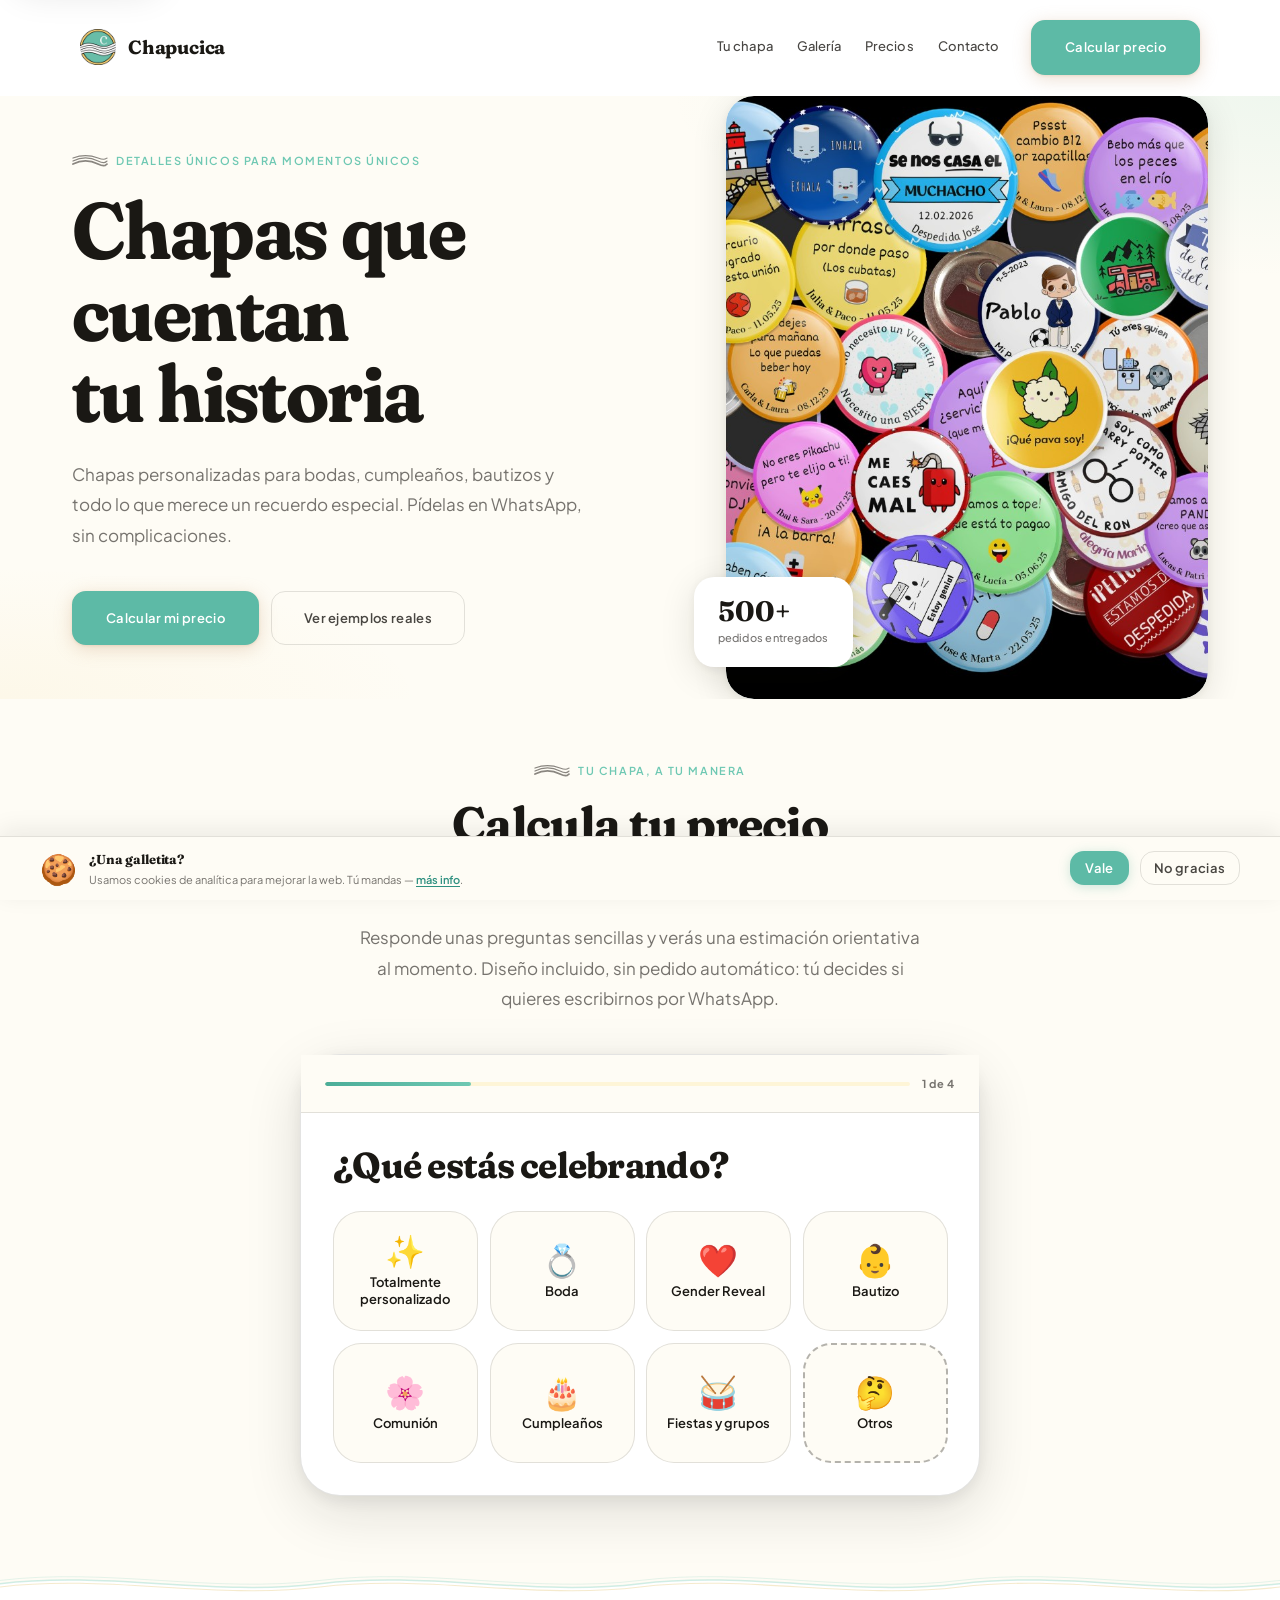
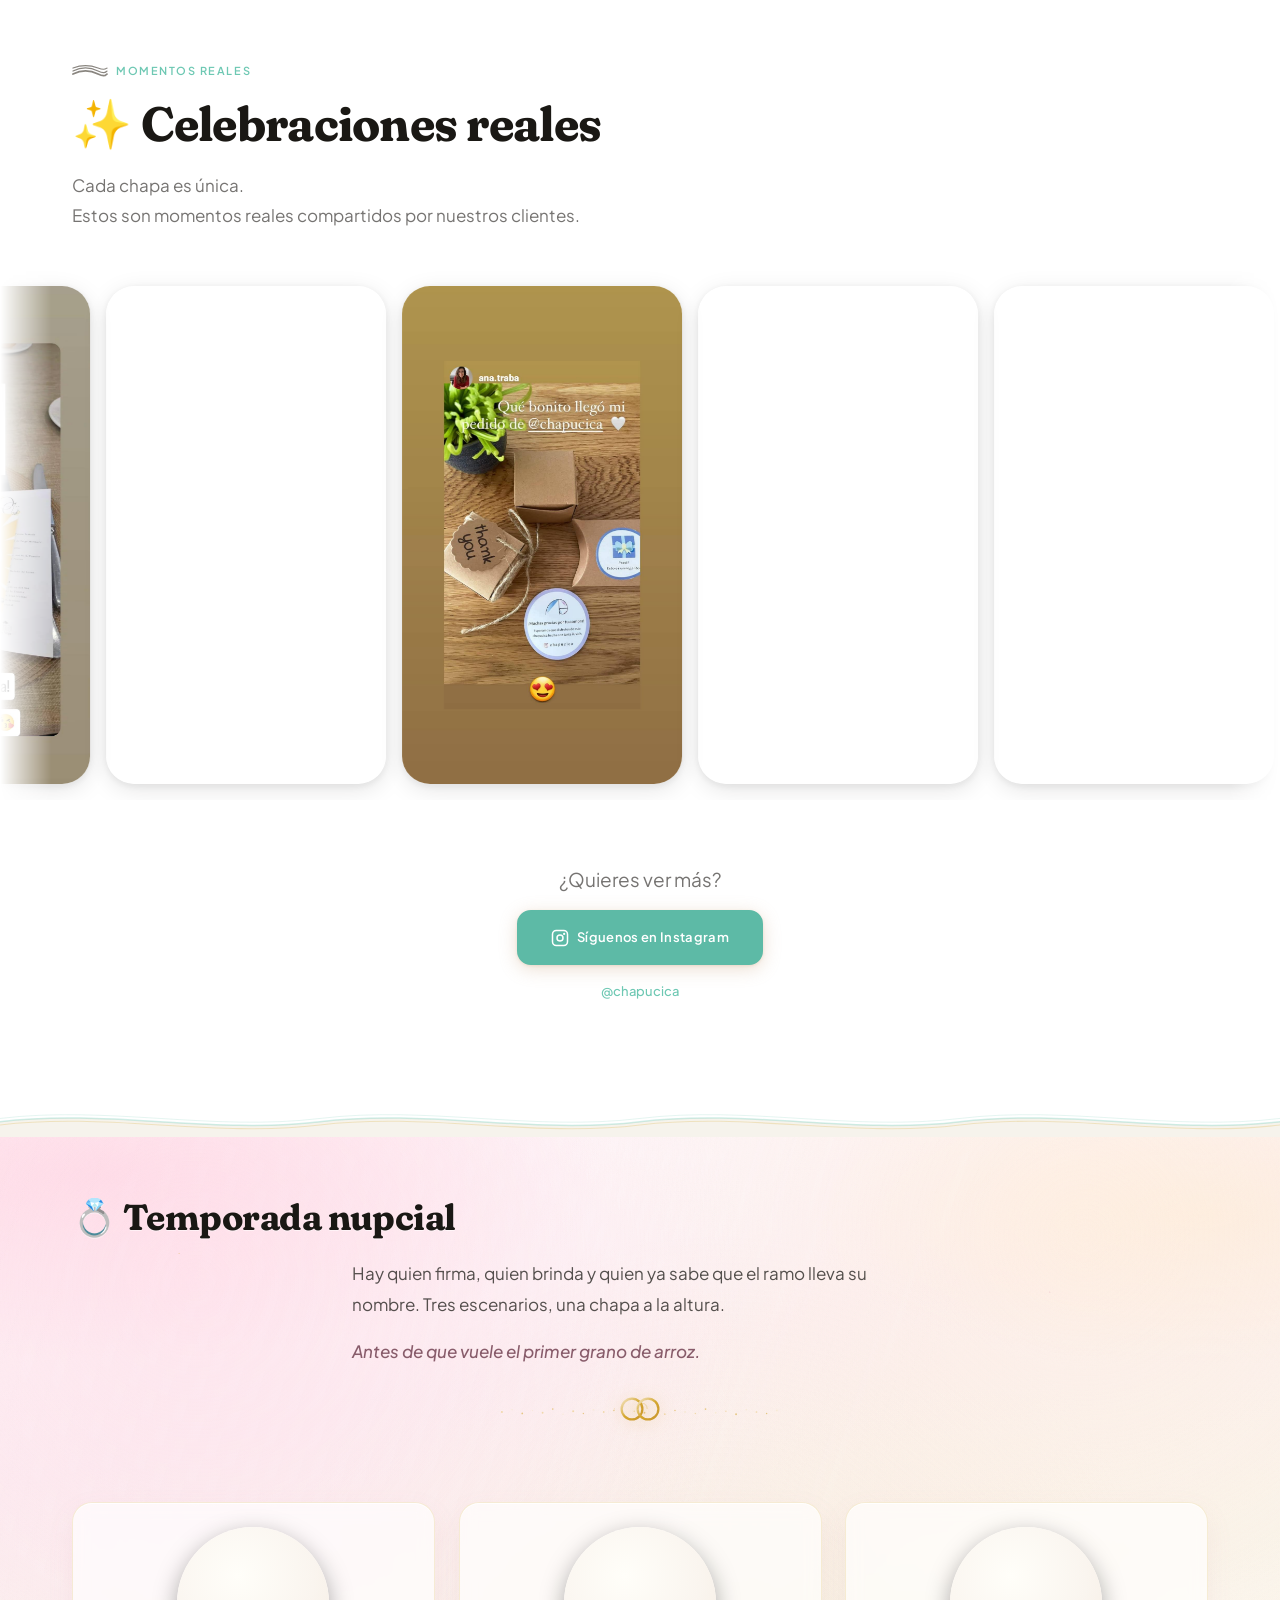
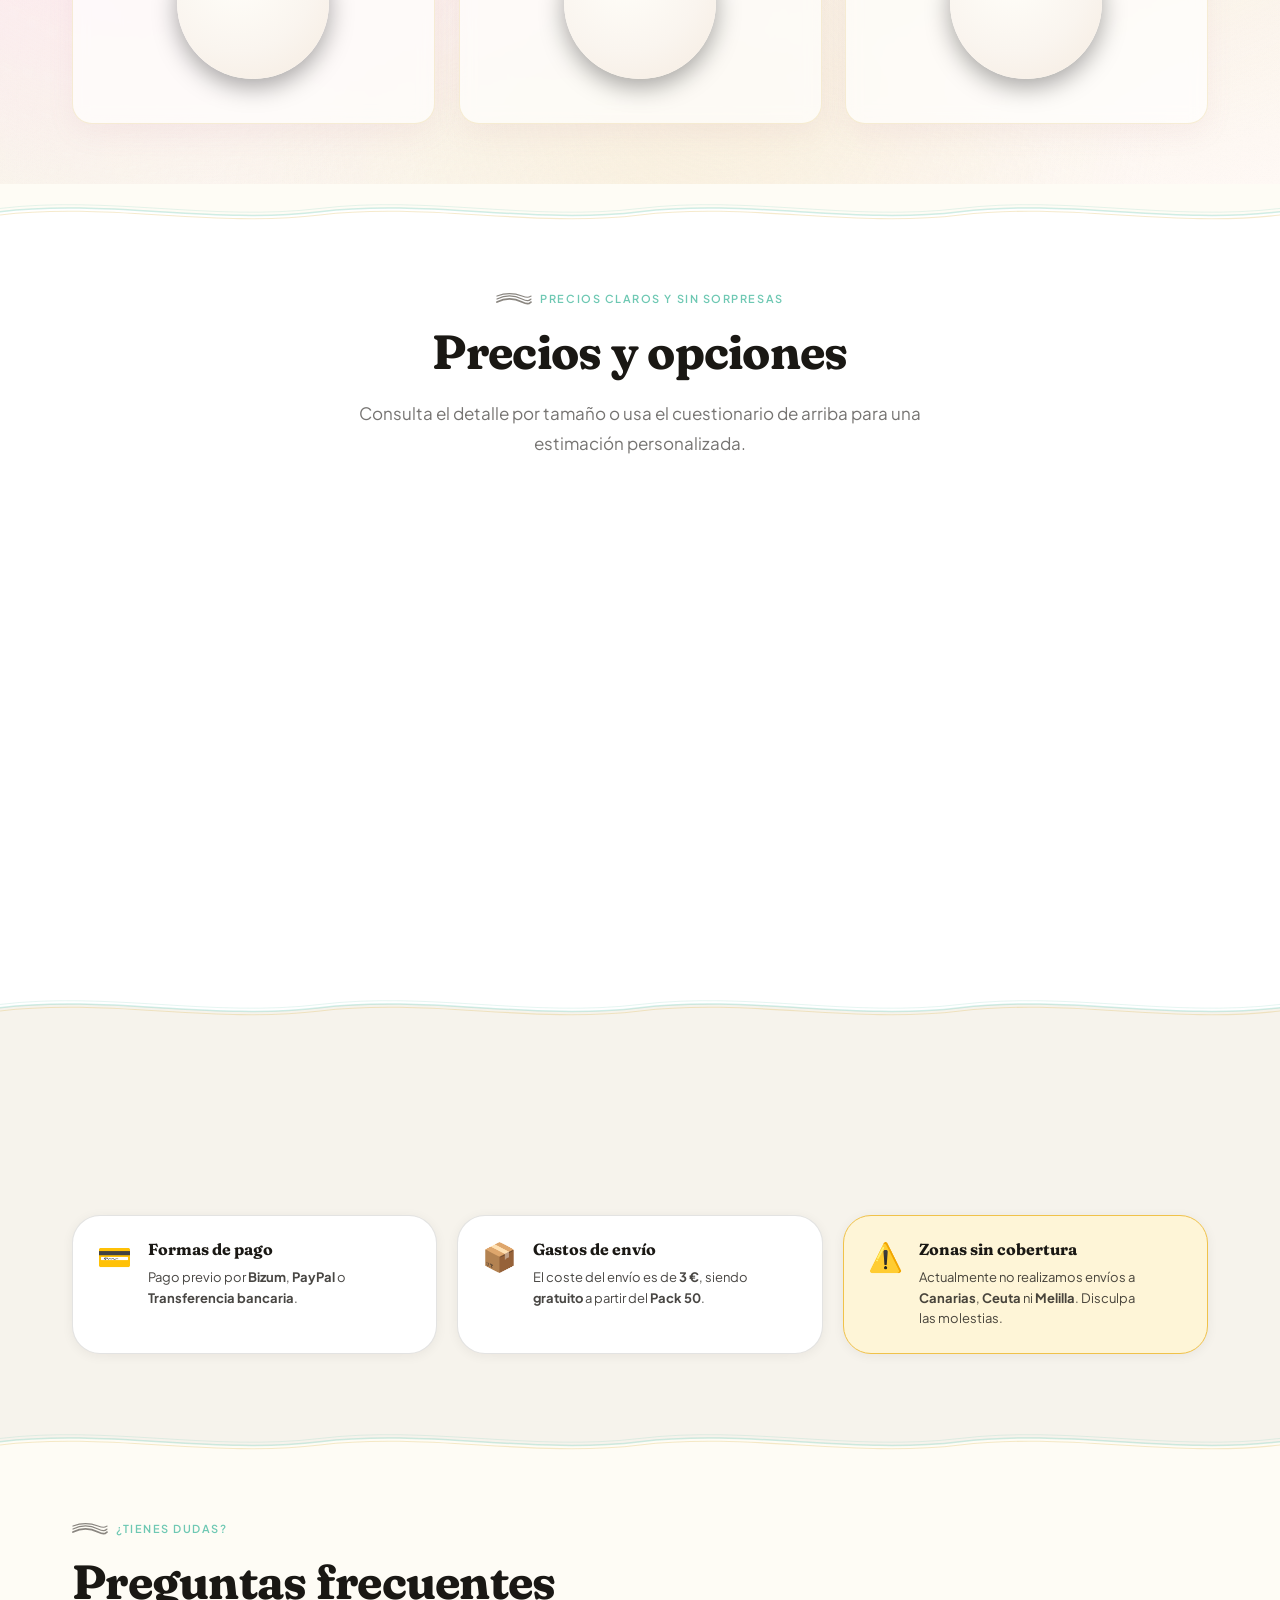
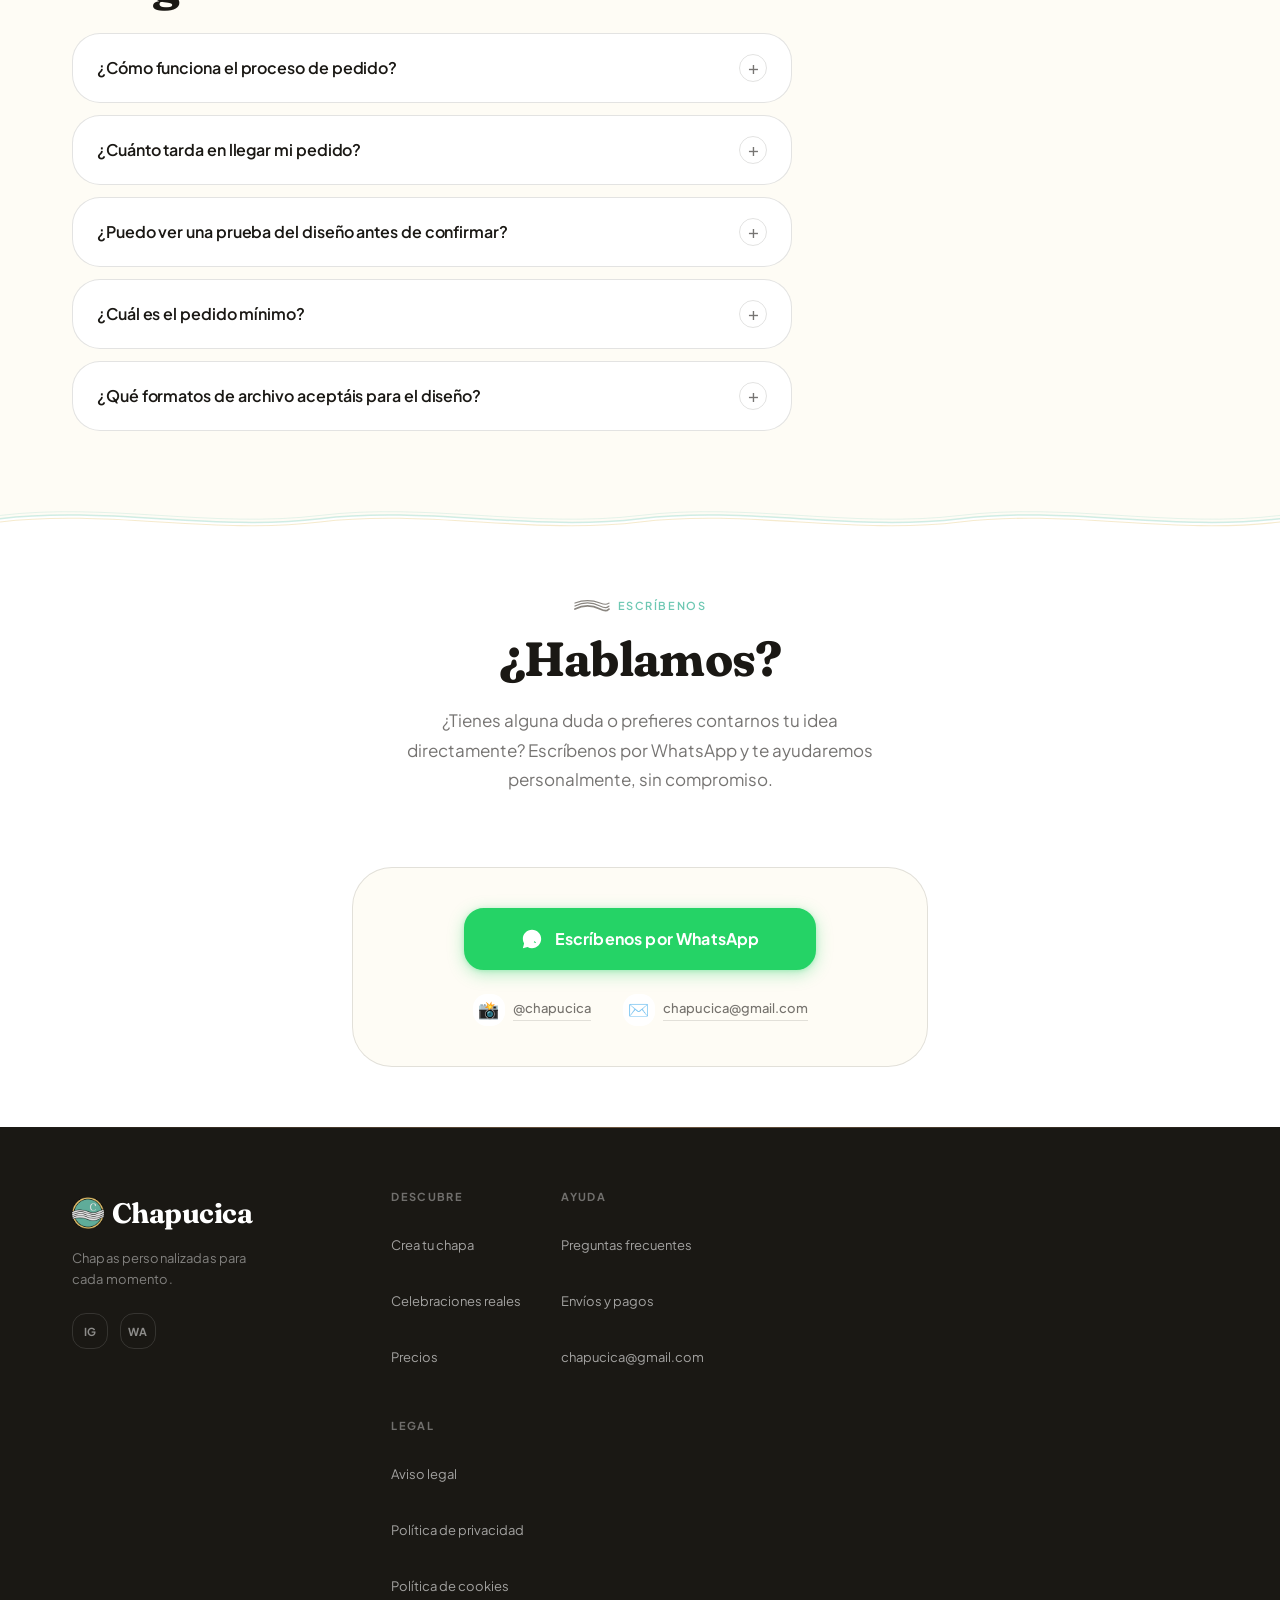
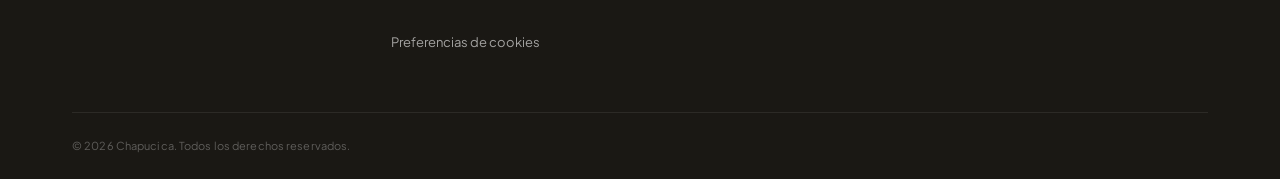
==== index.html @ 1d82fa1f "Publicar temporada nupcial con atmósfera y escena de arroz en el spotlight. Sustituye Cartagineses p" ====
<!DOCTYPE html>
<html lang="es">
<head>
  <meta charset="UTF-8" />
  <meta name="viewport" content="width=device-width, initial-scale=1.0" />
  <meta name="referrer" content="strict-origin-when-cross-origin" />
  <meta name="description" content="Diseñamos chapas únicas para bodas, cumpleaños, grupos, empresas y mucho más. Cuéntanos tu idea y nosotros hacemos el resto." />
  <meta name="robots" content="index, follow" />
  <meta name="author" content="Chapucica" />
  <meta name="geo.region" content="ES-MU" />
  <meta name="geo.placename" content="Cartagena" />
  <title>Chapucica · Chapas personalizadas para cualquier ocasión</title>
  <link rel="canonical" href="https://chapucica.com/" />
  <link rel="alternate" hreflang="es" href="https://chapucica.com/" />
  <link rel="alternate" hreflang="x-default" href="https://chapucica.com/" />
  <link rel="icon" href="assets/logo.png" type="image/png" />
  <meta name="theme-color" content="#1a1410" />
  <meta property="og:type" content="website" />
  <meta property="og:locale" content="es_ES" />
  <meta property="og:site_name" content="Chapucica" />
  <meta property="og:title" content="Chapucica · Chapas personalizadas para cualquier ocasión" />
  <meta property="og:description" content="Diseñamos chapas únicas para bodas, cumpleaños, grupos, empresas y mucho más. Cuéntanos tu idea y nosotros hacemos el resto." />
  <meta property="og:url" content="https://chapucica.com/" />
  <meta property="og:image" content="https://chapucica.com/assets/hero.png" />
  <meta property="og:image:alt" content="Colección de chapas personalizadas para celebraciones" />
  <meta name="twitter:card" content="summary_large_image" />
  <meta name="twitter:title" content="Chapucica · Chapas personalizadas para cualquier ocasión" />
  <meta name="twitter:description" content="Diseñamos chapas únicas para bodas, cumpleaños, grupos, empresas y mucho más. Cuéntanos tu idea y nosotros hacemos el resto." />
  <meta name="twitter:image" content="https://chapucica.com/assets/hero.png" />
  <link rel="preconnect" href="https://fonts.googleapis.com" />
  <link rel="preconnect" href="https://fonts.gstatic.com" crossorigin />
  <link href="https://fonts.googleapis.com/css2?family=Fraunces:ital,opsz,wght@0,9..144,600;0,9..144,700;0,9..144,800;1,9..144,600&family=Plus+Jakarta+Sans:wght@400;500;600;700&display=swap" rel="stylesheet" />
  <link rel="stylesheet" href="style.css?v=52" />
  <link rel="stylesheet" href="seasonal/seasonal-themes.css?v=bodas-2" />
  <script src="cookie-consent.js" charset="UTF-8"></script>
  <script src="analytics.js" charset="UTF-8"></script>
  <script type="application/ld+json">
  {
    "@context": "https://schema.org",
    "@graph": [
      {
        "@type": "WebSite",
        "@id": "https://chapucica.com/#website",
        "url": "https://chapucica.com/",
        "name": "Chapucica",
        "description": "Chapas personalizadas para bodas, cumpleaños, bautizos y eventos en Cartagena y toda España.",
        "inLanguage": "es-ES",
        "publisher": { "@id": "https://chapucica.com/#business" }
      },
      {
        "@type": "LocalBusiness",
        "@id": "https://chapucica.com/#business",
        "name": "Chapucica",
        "description": "Diseño y fabricación de chapas personalizadas para bodas, cumpleaños, bautizos, eventos y grupos. Diseño incluido, envío a toda España peninsular.",
        "url": "https://chapucica.com/",
        "image": "https://chapucica.com/assets/hero.png",
        "logo": "https://chapucica.com/assets/logo.png",
        "email": "chapucica@gmail.com",
        "telephone": "+34623944601",
        "priceRange": "€",
        "address": {
          "@type": "PostalAddress",
          "streetAddress": "Calle San Antonio 5",
          "addressLocality": "Cartagena",
          "addressRegion": "Región de Murcia",
          "addressCountry": "ES"
        },
        "areaServed": [
          { "@type": "City", "name": "Cartagena" },
          { "@type": "AdministrativeArea", "name": "Región de Murcia" },
          { "@type": "Country", "name": "España" }
        ],
        "sameAs": [
          "https://www.instagram.com/chapucica/"
        ],
        "contactPoint": {
          "@type": "ContactPoint",
          "telephone": "+34623944601",
          "contactType": "customer service",
          "availableLanguage": "Spanish",
          "areaServed": "ES"
        }
      },
      {
        "@type": "FAQPage",
        "@id": "https://chapucica.com/#faq",
        "mainEntity": [
          {
            "@type": "Question",
            "name": "¿Cómo funciona el proceso de pedido?",
            "acceptedAnswer": {
              "@type": "Answer",
              "text": "Rellenas tu chapa con los detalles de tu pedido (ocasión, tamaño, acabado y cantidad) y te contactamos por WhatsApp en minutos con tu presupuesto personalizado."
            }
          },
          {
            "@type": "Question",
            "name": "¿Cuánto tarda en llegar mi pedido?",
            "acceptedAnswer": {
              "@type": "Answer",
              "text": "El plazo habitual es de 7 a 10 días hábiles desde la aprobación del diseño. Dependiendo del tipo de pedido podemos tardar hasta una semana en fabricar las chapas."
            }
          },
          {
            "@type": "Question",
            "name": "¿Puedo ver una prueba del diseño antes de confirmar?",
            "acceptedAnswer": {
              "@type": "Answer",
              "text": "Sí. Antes de imprimir te enviamos una prueba digital para que apruebes el diseño. El pedido no avanza hasta que tú das el visto bueno."
            }
          },
          {
            "@type": "Question",
            "name": "¿Cuál es el pedido mínimo?",
            "acceptedAnswer": {
              "@type": "Answer",
              "text": "El mínimo para envíos es de 25 unidades. A partir de ahí puedes pedir en packs de 25, 50, 100, 150, 200 o más."
            }
          },
          {
            "@type": "Question",
            "name": "¿Qué formatos de archivo aceptáis para el diseño?",
            "acceptedAnswer": {
              "@type": "Answer",
              "text": "Aceptamos PNG, JPG, PDF, SVG o AI. Si no tienes archivo, podemos diseñar la chapa desde cero. Para que el archivo no pierda calidad, preferimos que nos lo envíes a chapucica@gmail.com."
            }
          }
        ]
      }
    ]
  }
  </script>
</head>
<body>

  <!-- Skip navigation for keyboard users -->
  <a class="skip-link" href="#main-content">Ir al contenido</a>

  <!-- ============================================================
       HEADER / NAV
  ============================================================ -->
  <header class="site-header" id="site-header">
    <nav class="nav" aria-label="Navegación principal">
      <a class="nav__logo" href="/" aria-label="Chapucica inicio">
        <img src="assets/logo.png" alt="Chapucica" width="40" height="40" class="nav__logo-img" />
        <span class="nav__logo-text">Chapucica</span>
      </a>

      <button class="nav__toggle" id="nav-toggle" aria-controls="nav-menu" aria-expanded="false" aria-label="Abrir menú">
        <span class="nav__toggle-bar"></span>
        <span class="nav__toggle-bar"></span>
        <span class="nav__toggle-bar"></span>
      </button>

      <ul class="nav__menu" id="nav-menu" role="list">
        <li><a class="nav__link" href="#personalisation">Tu chapa</a></li>
        <li><a class="nav__link" href="#gallery">Galería</a></li>
        <li><a class="nav__link" href="#pricing">Precios</a></li>
        <li><a class="nav__link" href="#contact">Contacto</a></li>
      </ul>

      <a class="nav__cta btn btn--primary" href="#personalisation">Calcular precio</a>
    </nav>
  </header>


  <main id="main-content">

    <!-- ============================================================
         1. HERO
    ============================================================ -->
    <section class="hero" id="hero" aria-labelledby="hero-heading">
      <div class="hero__inner container">
        <div class="hero__content">
          <p class="hero__eyebrow">Detalles únicos para momentos únicos</p>
          <h1 class="hero__heading" id="hero-heading">
            Chapas que<br />cuentan<br />tu historia
          </h1>
          <p class="hero__subheading">
            Chapas personalizadas para bodas, cumpleaños, bautizos
            y todo lo que merece un recuerdo especial.
            Pídelas en WhatsApp, sin complicaciones.
          </p>
          <div class="hero__actions">
            <a class="btn btn--primary" href="#personalisation">Calcular mi precio</a>
            <a class="btn btn--secondary" href="#gallery">Ver ejemplos reales</a>
          </div>
        </div>

        <div class="hero__visual">
          <div class="hero__image-wrap">
            <img
              class="hero__image"
              src="assets/hero.png"
              alt="Colección de chapas personalizadas para bodas, cumpleaños y celebraciones"
              width="640"
              height="720"
              fetchpriority="high"
              decoding="async"
            />
          </div>
          <div class="hero__badge">
            <span class="hero__badge-number">500+</span>
            <span class="hero__badge-label">pedidos entregados</span>
          </div>
        </div>
      </div>

      <div class="hero__scroll-hint" aria-hidden="true">
        <span class="hero__scroll-icon"></span>
      </div>
    </section>


    <!-- ============================================================
         2. PERSONALISATION ASSISTANT
    ============================================================ -->
    <section class="assistant" id="personalisation" aria-labelledby="wizard-heading">
      <div class="container">
        <div class="wizard">

          <!-- Section header -->
          <header class="wizard__header">
            <p class="section-eyebrow">Tu chapa, a tu manera</p>
            <h2 class="section-heading" id="wizard-heading">Calcula tu precio al instante</h2>
            <p class="wizard__header-sub">Responde unas preguntas sencillas y verás una estimación orientativa al momento. Diseño incluido, sin pedido automático: tú decides si quieres escribirnos por WhatsApp.</p>
          </header>

          <!-- Card shell -->
          <div class="wizard__card" id="wizard-card">

            <!-- Top bar: back link + progress + counter -->
            <div class="wizard__topbar">
              <button
                class="wizard__back-link"
                id="wizard-back"
                type="button"
                hidden
                aria-label="Volver a la pregunta anterior"
              >
                <span class="wizard__back-link-icon" aria-hidden="true">←</span>
                Atrás
              </button>
              <div class="wizard__progress-wrap">
                <div
                  class="wizard__progress-track"
                  role="progressbar"
                  aria-valuemin="1"
                  aria-valuemax="4"
                  aria-valuenow="1"
                  aria-label="Progreso de preguntas"
                  id="wizard-progress-track"
                >
                  <div class="wizard__progress-fill" id="wizard-progress-fill"></div>
                </div>
              </div>
              <span class="wizard__step-counter" aria-live="polite">
                <span id="wizard-step-num">1</span>&thinsp;de&thinsp;4
              </span>
            </div>

            <!-- Steps viewport -->
            <div class="wizard__viewport" id="wizard-viewport">

              <!-- ── Step 1 · Occasion ── -->
              <div class="wizard__step wizard__step--active" id="wizard-step-1" data-step="1">
                <h3 class="wizard__question" tabindex="-1">¿Qué estás celebrando?</h3>
                <ul class="wizard__opts wizard__opts--grid" role="list">
                  <li>
                    <button class="wizard__opt" data-value="Totalmente personalizado" type="button">
                      <span class="wizard__opt-emoji" aria-hidden="true">✨</span>
                      <span class="wizard__opt-label">Totalmente personalizado</span>
                    </button>
                  </li>
                  <li>
                    <button class="wizard__opt" data-value="Boda" type="button">
                      <span class="wizard__opt-emoji" aria-hidden="true">💍</span>
                      <span class="wizard__opt-label">Boda</span>
                    </button>
                  </li>
                  <li>
                    <button class="wizard__opt" data-value="Gender Reveal" type="button">
                      <span class="wizard__opt-emoji" aria-hidden="true">❤️</span>
                      <span class="wizard__opt-label">Gender Reveal</span>
                    </button>
                  </li>
                  <li>
                    <button class="wizard__opt" data-value="Bautizo" type="button">
                      <span class="wizard__opt-emoji" aria-hidden="true">👶</span>
                      <span class="wizard__opt-label">Bautizo</span>
                    </button>
                  </li>
                  <li>
                    <button class="wizard__opt" data-value="Comunión" type="button">
                      <span class="wizard__opt-emoji" aria-hidden="true">🌸</span>
                      <span class="wizard__opt-label">Comunión</span>
                    </button>
                  </li>
                  <li>
                    <button class="wizard__opt" data-value="Cumpleaños" type="button">
                      <span class="wizard__opt-emoji" aria-hidden="true">🎂</span>
                      <span class="wizard__opt-label">Cumpleaños</span>
                    </button>
                  </li>
                  <li>
                    <button class="wizard__opt" data-value="Fiestas y grupos" type="button">
                      <span class="wizard__opt-emoji" aria-hidden="true">🥁</span>
                      <span class="wizard__opt-label">Fiestas y grupos</span>
                    </button>
                  </li>
                  <li>
                    <button class="wizard__opt wizard__opt--muted" data-value="Otros" type="button">
                      <span class="wizard__opt-emoji" aria-hidden="true">🤔</span>
                      <span class="wizard__opt-label">Otros</span>
                    </button>
                  </li>
                </ul>
              </div>

              <!-- ── Step 2 · Size + Finish (2.1 + 2.2) ── -->
              <div class="wizard__step" id="wizard-step-2" data-step="2" hidden>
                <div class="wizard__chapa-type">
                  <div class="wizard__chapa-part wizard__chapa-part--size">
                    <h3 class="wizard__subquestion" tabindex="-1">Elige tu tamaño</h3>
                    <ul class="wizard__opts wizard__opts--sizes" role="list">
                      <li>
                        <button class="wizard__opt wizard__opt--size" data-value="38mm" type="button">
                          <span class="wizard__size-ring" aria-hidden="true">
                            <span>38</span>
                          </span>
                          <span class="wizard__opt-label">38mm</span>
                          <span class="wizard__opt-note">Pequeña & poderosa</span>
                        </button>
                      </li>
                      <li>
                        <button class="wizard__opt wizard__opt--size" data-value="50mm" type="button">
                          <span class="wizard__size-ring" aria-hidden="true">
                            <span>50</span>
                          </span>
                          <span class="wizard__opt-label">50mm</span>
                          <span class="wizard__opt-note">Equilibrio perfecto</span>
                        </button>
                      </li>
                      <li>
                        <button class="wizard__opt wizard__opt--size" data-value="59mm" type="button">
                          <span class="wizard__size-ring" aria-hidden="true">
                            <span>59</span>
                          </span>
                          <span class="wizard__opt-label">59mm</span>
                          <span class="wizard__opt-note">Abre conversaciones</span>
                        </button>
                      </li>
                      <li>
                        <button class="wizard__opt wizard__opt--muted" data-value="Aún no lo sé" type="button">
                          <span class="wizard__opt-emoji" aria-hidden="true">🤔</span>
                          <span class="wizard__opt-label">Aún no lo sé</span>
                        </button>
                      </li>
                    </ul>
                  </div>

                  <div class="wizard__chapa-part wizard__chapa-part--finish" id="wizard-finish-panel" hidden>
                    <h3 class="wizard__subquestion" tabindex="-1">Elige tu acabado</h3>
                    <ul class="wizard__opts wizard__opts--grid wizard__opts--finish" role="list">
                      <li>
                        <button class="wizard__opt wizard__opt--finish" data-value="Imperdible" type="button">
                          <span class="wizard__opt-emoji" aria-hidden="true">📌</span>
                          <span class="wizard__opt-label">Imperdible</span>
                          <span class="wizard__opt-note">Clásico y versátil</span>
                        </button>
                      </li>
                      <li>
                        <button class="wizard__opt wizard__opt--finish" data-value="Imán" type="button">
                          <span class="wizard__opt-emoji" aria-hidden="true">🧲</span>
                          <span class="wizard__opt-label">Imán</span>
                          <span class="wizard__opt-note">Sin agujeros</span>
                        </button>
                      </li>
                      <li id="bottle-opener-option">
                        <button
                          class="wizard__opt wizard__opt--finish wizard__opt--disabled"
                          data-value="Abridor de botellas"
                          type="button"
                          disabled
                          aria-disabled="true"
                        >
                          <span class="wizard__opt-emoji" aria-hidden="true">🍾</span>
                          <span class="wizard__opt-label">Abridor de botellas</span>
                          <span class="wizard__opt-note">Solo con 59mm</span>
                        </button>
                      </li>
                      <li>
                        <button class="wizard__opt wizard__opt--finish wizard__opt--muted" data-value="Aún no lo sé" type="button">
                          <span class="wizard__opt-emoji" aria-hidden="true">🤔</span>
                          <span class="wizard__opt-label">Aún no lo sé</span>
                        </button>
                      </li>
                    </ul>
                  </div>
                </div>
              </div>

              <!-- ── Step 3 · Quantity ── -->
              <div class="wizard__step" id="wizard-step-3" data-step="3" hidden>
                <h3 class="wizard__question" tabindex="-1">¿Cuántas necesitas?</h3>
                <ul class="wizard__opts wizard__opts--quantities" role="list">
                  <li><button class="wizard__opt wizard__opt--qty" data-value="25" type="button">25</button></li>
                  <li><button class="wizard__opt wizard__opt--qty" data-value="50" type="button">50</button></li>
                  <li><button class="wizard__opt wizard__opt--qty" data-value="75" type="button">75</button></li>
                  <li><button class="wizard__opt wizard__opt--qty" data-value="100" type="button">100</button></li>
                  <li><button class="wizard__opt wizard__opt--qty" data-value="150" type="button">150</button></li>
                  <li><button class="wizard__opt wizard__opt--qty" data-value="200" type="button">200</button></li>
                  <li class="wizard__qty-custom-item">
                    <div
                      class="wizard__opt wizard__opt--qty wizard__opt--qty-custom"
                      id="wizard-qty-custom-card"
                      data-value="__custom__"
                      role="group"
                      aria-label="Otra cantidad"
                    >
                      <span class="wizard__opt-label wizard__opt-label--qty-custom">Otra cantidad</span>
                      <div class="wizard__qty-custom-field">
                        <input
                          class="wizard__qty-custom-input"
                          id="wizard-qty-input"
                          type="text"
                          inputmode="numeric"
                          pattern="[0-9]*"
                          autocomplete="off"
                          placeholder="Ej. 248"
                          aria-label="Introduce otra cantidad"
                        />
                        <button
                          class="wizard__qty-custom-confirm"
                          id="wizard-qty-confirm"
                          type="button"
                          aria-label="Continuar con esta cantidad"
                          disabled
                        >
                          <span aria-hidden="true">→</span>
                        </button>
                      </div>
                      <p class="wizard__qty-custom-error" id="wizard-qty-error" role="alert" hidden>
                        Introduce un número entero válido (mínimo 1).
                      </p>
                    </div>
                  </li>
                  <li class="wizard__qty-unsure-item">
                    <button class="wizard__opt wizard__opt--qty wizard__opt--muted" data-value="Aún no lo sé" type="button">
                      <span class="wizard__opt-emoji" aria-hidden="true">🤔</span>
                      <span class="wizard__opt-label">Aún no lo sé</span>
                    </button>
                  </li>
                </ul>
              </div>

              <!-- ── Step 4 · Design + summary ── -->
              <div class="wizard__step" id="wizard-step-4" data-step="4" hidden>
                <h3 class="wizard__question" tabindex="-1">¿Algo más que debamos saber?</h3>
                <ul class="wizard__opts wizard__opts--design wizard__opts--design-row" role="list">
                  <li>
                    <button class="wizard__opt wizard__opt--design-card wizard__opt--design-compact" data-value="Ya tengo el diseño" type="button">
                      <span class="wizard__opt-emoji" aria-hidden="true">💡</span>
                      <span class="wizard__opt-text">
                        <span class="wizard__opt-label">Ya tengo el diseño</span>
                        <span class="wizard__opt-note">Archivo o imagen lista para enviar.</span>
                      </span>
                    </button>
                  </li>
                  <li>
                    <button class="wizard__opt wizard__opt--design-card wizard__opt--design-compact" data-value="Tengo fotos o ideas" type="button">
                      <span class="wizard__opt-emoji" aria-hidden="true">📷</span>
                      <span class="wizard__opt-text">
                        <span class="wizard__opt-label">Tengo fotos o ideas</span>
                        <span class="wizard__opt-note">Referencias y preparáis el diseño.</span>
                      </span>
                    </button>
                  </li>
                  <li>
                    <button class="wizard__opt wizard__opt--design-card wizard__opt--design-compact" data-value="Empiezo desde cero" type="button">
                      <span class="wizard__opt-emoji" aria-hidden="true">🎨</span>
                      <span class="wizard__opt-text">
                        <span class="wizard__opt-label">Empiezo desde cero</span>
                        <span class="wizard__opt-note">Os cuento la idea y vosotras el resto.</span>
                      </span>
                    </button>
                  </li>
                </ul>
              </div>

            </div>
            <!-- /viewport -->

            <div class="wizard__card-bottom">
              <div class="wizard__price-slot" id="wizard-price-slot" hidden>
                <div class="wizard__price" id="wizard-price" aria-live="polite"></div>
              </div>

              <div class="wizard__footer" id="wizard-footer" hidden>
              <a
                class="wizard__wa-btn btn btn--primary"
                id="wizard-wa"
                href="#"
                target="_blank"
                rel="noopener noreferrer"
                aria-label="Continuar pedido en WhatsApp — el mensaje no se envía hasta que tú lo confirmes"
                hidden
              >
                <svg width="20" height="20" viewBox="0 0 32 32" fill="none" aria-hidden="true">
                  <path fill="currentColor" d="M16 2.667C8.636 2.667 2.667 8.636 2.667 16c0 2.333.627 4.62 1.82 6.627L2.667 29.333l6.9-1.8A13.253 13.253 0 0016 29.333c7.364 0 13.333-5.97 13.333-13.333S23.364 2.667 16 2.667zm5.787 18.787c-.32.16-.613.24-.8.24-.293 0-.613-.08-.88-.267l-3.467-2.24a.96.96 0 00-.8-.08l-1.467.48c-.507.16-1.04-.027-1.333-.453l-2.24-3.147a1 1 0 01.133-1.307l1.12-1.013c.267-.24.347-.64.187-.96L11 9.333a.987.987 0 00-1.2-.507l-.987.347C8.12 9.44 7.573 10.08 7.36 10.853c-.507 1.787.293 4.08 2.08 6.16 1.787 2.107 4.16 3.68 6.24 4.187.693.16 1.44.08 2.133-.24.8-.373 1.493-1.04 1.787-1.787l.293-.72c.187-.48-.08-1.013-.56-1.147l-.947-.267.027.027z"/>
                </svg>
                Continuar pedido en WhatsApp
              </a>
            </div>

            <p class="wizard__privacy-note" id="wizard-privacy-note" hidden>
              Al continuar, se abrirá WhatsApp con la información seleccionada. El mensaje no se enviará hasta que tú lo confirmes.
              Consulta cómo tratamos tus datos en nuestra <a href="privacidad.html">Política de privacidad</a>.
            </p>
            </div>

          </div>
          <!-- /wizard__card -->

        </div>
        <!-- /wizard -->
      </div>
    </section>

    <div class="section-wave section-wave--cream-white" aria-hidden="true">
      <svg viewBox="0 0 1440 54" preserveAspectRatio="none" xmlns="http://www.w3.org/2000/svg" aria-hidden="true">
        <path class="section-wave__surface" d="M0,34 C120,18 240,50 360,34 C480,18 600,50 720,34 C840,18 960,50 1080,34 C1200,18 1320,50 1440,34 L1440,54 L0,54 Z"/>
        <path class="section-wave__stroke section-wave__stroke--1" d="M0,34 C120,18 240,50 360,34 C480,18 600,50 720,34 C840,18 960,50 1080,34 C1200,18 1320,50 1440,34" fill="none"/>
        <path class="section-wave__stroke section-wave__stroke--2" d="M0,38 C120,22 240,54 360,38 C480,22 600,54 720,38 C840,22 960,54 1080,38 C1200,22 1320,54 1440,38" fill="none"/>
        <path class="section-wave__stroke section-wave__stroke--3" d="M0,30 C120,14 240,46 360,30 C480,14 600,46 720,30 C840,14 960,46 1080,30 C1200,14 1320,46 1440,30" fill="none"/>
      </svg>
    </div>


    <!-- Ocasiones section removed — replaced by wizard in step 2 -->


    <!-- ============================================================
         4. CELEBRACIONES REALES — Infinite carousel
         Photos live in HTML (discoverable). Videos come from
         assets/moments/manifest.json via initMomentsCarousel().
         To add a new photo: add the <li> here AND the file in moments/.
         To add a video: copy the file → run generate-manifest.py
    ============================================================ -->
    <section class="gallery moments" id="gallery" aria-labelledby="gallery-heading">
      <div class="container">
        <header class="section-header">
          <p class="section-eyebrow">Momentos reales</p>
          <h2 class="section-heading" id="gallery-heading">✨ Celebraciones reales</h2>
          <p class="section-subheading">
            Cada chapa es única.<br />
            Estos son momentos reales compartidos por nuestros clientes.
          </p>
        </header>
      </div>

      <!-- Full-width carousel — intentionally breaks out of container -->
      <div class="moments-carousel" id="moments-carousel" role="region" tabindex="0" aria-label="Celebraciones reales. Arrastra, desliza horizontalmente o usa las flechas del teclado para navegar.">
        <ul class="moments-track" id="moments-track" role="list" aria-live="off">
          <li class="moment-card">
            <img
              src="assets/moments/IMG_20260713_112839_900.jpg"
              alt="Pedido de Chapucica empaquetado en cajas kraft con tarjeta de agradecimiento"
              width="1080"
              height="1920"
              loading="lazy"
              decoding="async"
            />
          </li>
          <li class="moment-card">
            <img
              src="assets/moments/IMG_20260713_112844_110.jpg"
              alt="Chapas para boda con ilustración de guardia real y el texto God save the Groom"
              width="1080"
              height="1920"
              loading="lazy"
              decoding="async"
            />
          </li>
          <li class="moment-card">
            <img
              src="assets/moments/IMG_20260713_112854_177.jpg"
              alt="Chapas personalizadas con nombre y gafas para el equipo de un centro óptico"
              width="1080"
              height="1920"
              loading="lazy"
              decoding="async"
            />
          </li>
          <li class="moment-card">
            <img
              src="assets/moments/IMG_20260713_112915_124.jpg"
              alt="Chapas azules personalizadas con el logo de Sibaritas Murcianos"
              width="1080"
              height="1920"
              loading="lazy"
              decoding="async"
            />
          </li>
          <li class="moment-card">
            <img
              src="assets/moments/IMG_20260713_112920_770.jpg"
              alt="Chapa personalizada con un faro junto a una cerveza en la playa"
              width="1080"
              height="1920"
              loading="lazy"
              decoding="async"
            />
          </li>
          <li class="moment-card">
            <img
              src="assets/moments/IMG_20260713_113018_038.jpg"
              alt="Chapa personalizada de autocaravana colgada del retrovisor del coche"
              width="1080"
              height="1920"
              loading="lazy"
              decoding="async"
            />
          </li>
          <li class="moment-card">
            <img
              src="assets/moments/IMG_20260713_113039_823.jpg"
              alt="Chapas personalizadas con diseños de humor en un cordón de evento universitario"
              width="1080"
              height="1920"
              loading="lazy"
              decoding="async"
            />
          </li>
          <li class="moment-card">
            <img
              src="assets/moments/IMG_20260713_113112_962.jpg"
              alt="Chapas personalizadas con frases e ilustraciones de humor"
              width="1080"
              height="1920"
              loading="lazy"
              decoding="async"
            />
          </li>
          <li class="moment-card">
            <img
              src="assets/moments/IMG_20260713_113217_937.jpg"
              alt="Chapas solidarias con el lema El pueblo no olvida"
              width="1080"
              height="1920"
              loading="lazy"
              decoding="async"
            />
          </li>
          <li class="moment-card">
            <img
              src="assets/moments/IMG_20260713_113220_618.jpg"
              alt="Chapas solidarias El pueblo no olvida sobre tela floral"
              width="1080"
              height="1920"
              loading="lazy"
              decoding="async"
            />
          </li>
          <li class="moment-card">
            <img
              src="assets/moments/IMG_20260713_113233_941.jpg"
              alt="Abridor personalizado con rosa de los vientos y el texto Legio Universitas Carthago Nova"
              width="1080"
              height="1920"
              loading="lazy"
              decoding="async"
            />
          </li>
          <li class="moment-card">
            <img
              src="assets/moments/IMG_20260713_113242_979.jpg"
              alt="Chapas para boda Amiga de la novia y Mi persona amarilla en la mesa de invitados"
              width="1080"
              height="1920"
              loading="lazy"
              decoding="async"
            />
          </li>
        </ul>
      </div>

      <div class="container">
        <div class="moments-cta">
          <p class="moments-cta__text">¿Quieres ver más?</p>
          <a
            class="btn btn--primary moments-cta__btn"
            href="https://www.instagram.com/chapucica/?hl=es"
            target="_blank"
            rel="noopener noreferrer"
            aria-label="Visitar el perfil de Chapucica en Instagram"
          >
            <svg width="18" height="18" viewBox="0 0 24 24" fill="none" stroke="currentColor" stroke-width="2" stroke-linecap="round" stroke-linejoin="round" aria-hidden="true" focusable="false">
              <rect x="2" y="2" width="20" height="20" rx="5" ry="5"/>
              <circle cx="12" cy="12" r="4"/>
              <circle cx="17.5" cy="6.5" r="1.5" fill="currentColor" stroke="none"/>
            </svg>
            Síguenos en Instagram
          </a>
          <p class="moments-cta__handle">
            <a href="https://www.instagram.com/chapucica/?hl=es" target="_blank" rel="noopener noreferrer">@chapucica</a>
          </p>
        </div>
      </div>

    </section>

    <!-- Wave: gallery (white) → spotlight bodas (crema) -->
    <div class="section-wave section-wave--white-cream-mid" aria-hidden="true">
      <svg viewBox="0 0 1440 54" preserveAspectRatio="none" xmlns="http://www.w3.org/2000/svg" aria-hidden="true">
        <path class="section-wave__surface" d="M0,34 C120,18 240,50 360,34 C480,18 600,50 720,34 C840,18 960,50 1080,34 C1200,18 1320,50 1440,34 L1440,54 L0,54 Z"/>
        <path class="section-wave__stroke section-wave__stroke--1" d="M0,34 C120,18 240,50 360,34 C480,18 600,50 720,34 C840,18 960,50 1080,34 C1200,18 1320,50 1440,34" fill="none"/>
        <path class="section-wave__stroke section-wave__stroke--2" d="M0,38 C120,22 240,54 360,38 C480,22 600,54 720,38 C840,22 960,54 1080,38 C1200,22 1320,54 1440,38" fill="none"/>
        <path class="section-wave__stroke section-wave__stroke--3" d="M0,30 C120,14 240,46 360,30 C480,14 600,46 720,30 C840,14 960,46 1080,30 C1200,14 1320,46 1440,30" fill="none"/>
      </svg>
    </div>


    <!-- ============================================================
         SPOTLIGHT — Temporada de bodas
    ============================================================ -->
    <section
      class="spotlight spotlight--bodas"
      id="spotlight"
      data-campaign="bodas"
      aria-labelledby="spotlight-heading"
    >
      <div class="spotlight__texture" aria-hidden="true"></div>
      <div class="spotlight__atmosphere bodas-atmosphere" aria-hidden="true">
        <div class="bodas-ambience"></div>
        <div class="bodas-haze"></div>
        <div class="bodas-sparkle"></div>
      </div>

      <div class="container spotlight__inner">
        <header class="spotlight__header section-header">
          <h2 class="spotlight__heading" id="spotlight-heading">💍 Temporada nupcial</h2>
          <div class="spotlight__body">
            <p class="spotlight__text">
              Hay quien firma, quien brinda y quien ya sabe que el ramo lleva su nombre. Tres escenarios, una chapa a la altura.
            </p>
            <p class="spotlight__text spotlight__text--accent">Antes de que vuele el primer grano de arroz.</p>
          </div>
        </header>

        <div class="spotlight__scene spotlight__scene--celebration" aria-hidden="true">
          <div class="bodas-scene">
            <svg class="bodas-scene__trail" viewBox="0 0 400 44" preserveAspectRatio="xMidYMid meet" focusable="false" aria-hidden="true">
              <circle cx="10" cy="22" r="1.4" fill="#e8c878"/>
              <circle cx="24" cy="19" r="1" fill="#f5e6c8"/>
              <circle cx="38" cy="24" r="1.2" fill="#d4a730"/>
              <circle cx="52" cy="20" r="0.9" fill="#f5e6c8"/>
              <circle cx="66" cy="23" r="1.3" fill="#e8c878"/>
              <circle cx="80" cy="18" r="1.1" fill="#d4a730"/>
              <circle cx="94" cy="25" r="1" fill="#f5e6c8"/>
              <circle cx="108" cy="21" r="1.4" fill="#e8c878"/>
              <circle cx="122" cy="24" r="0.95" fill="#d4a730"/>
              <circle cx="136" cy="19" r="1.15" fill="#f5e6c8"/>
              <circle cx="150" cy="22" r="1.25" fill="#e8c878"/>
              <circle cx="164" cy="20" r="1" fill="#d4a730"/>
              <circle cx="178" cy="24" r="1.3" fill="#f5e6c8"/>
              <circle cx="192" cy="21" r="1.1" fill="#e8c878"/>
              <circle cx="206" cy="23" r="1.35" fill="#d4a730"/>
              <circle cx="220" cy="19" r="0.9" fill="#f5e6c8"/>
              <circle cx="234" cy="25" r="1.2" fill="#e8c878"/>
              <circle cx="248" cy="20" r="1.05" fill="#d4a730"/>
              <circle cx="262" cy="22" r="1.4" fill="#f5e6c8"/>
              <circle cx="276" cy="24" r="1" fill="#e8c878"/>
              <circle cx="290" cy="18" r="1.15" fill="#d4a730"/>
              <circle cx="304" cy="23" r="1.25" fill="#f5e6c8"/>
              <circle cx="318" cy="21" r="0.95" fill="#e8c878"/>
              <circle cx="332" cy="25" r="1.3" fill="#d4a730"/>
              <circle cx="346" cy="19" r="1.1" fill="#f5e6c8"/>
              <circle cx="360" cy="22" r="1.2" fill="#e8c878"/>
              <circle cx="374" cy="24" r="1" fill="#d4a730"/>
              <circle cx="388" cy="20" r="1.35" fill="#f5e6c8"/>
            </svg>

            <div class="bodas-scene__emblem">
              <svg viewBox="0 0 64 40" width="100%" height="100%" focusable="false" aria-hidden="true">
                <defs>
                  <linearGradient id="bodasRingGrad" x1="0%" y1="0%" x2="100%" y2="100%">
                    <stop offset="0%" stop-color="#f5e6c8"/>
                    <stop offset="50%" stop-color="#d4a730"/>
                    <stop offset="100%" stop-color="#c9952e"/>
                  </linearGradient>
                </defs>
                <circle cx="22" cy="20" r="13" fill="none" stroke="url(#bodasRingGrad)" stroke-width="2.8"/>
                <circle cx="42" cy="20" r="13" fill="none" stroke="url(#bodasRingGrad)" stroke-width="2.8"/>
                <path d="M29 20c0-4 2.5-7 6-7s6 3 6 7" fill="none" stroke="rgba(212,167,48,0.35)" stroke-width="1.2"/>
              </svg>
            </div>

            <div class="bodas-rice-shower">
              <span class="bodas-rice__grain bodas-rice__grain--s"></span>
              <span class="bodas-rice__grain"></span>
              <span class="bodas-rice__grain bodas-rice__grain--l"></span>
              <span class="bodas-rice__grain bodas-rice__grain--s"></span>
              <span class="bodas-rice__grain"></span>
              <span class="bodas-rice__grain bodas-rice__grain--l"></span>
              <span class="bodas-rice__grain bodas-rice__grain--s"></span>
              <span class="bodas-rice__grain"></span>
              <span class="bodas-rice__grain bodas-rice__grain--l"></span>
              <span class="bodas-rice__grain bodas-rice__grain--s"></span>
              <span class="bodas-rice__grain"></span>
              <span class="bodas-rice__grain bodas-rice__grain--l"></span>
              <span class="bodas-rice__grain bodas-rice__grain--s"></span>
              <span class="bodas-rice__grain"></span>
              <span class="bodas-rice__grain bodas-rice__grain--l"></span>
              <span class="bodas-rice__grain bodas-rice__grain--s"></span>
              <span class="bodas-rice__grain"></span>
              <span class="bodas-rice__grain bodas-rice__grain--l"></span>
              <span class="bodas-confetti bodas-confetti--blush"></span>
              <span class="bodas-confetti bodas-confetti--gold"></span>
              <span class="bodas-confetti bodas-confetti--rose"></span>
            </div>
          </div>
        </div>

        <ul class="spotlight__products" role="list">
          <li class="spotlight-card">
            <article class="spotlight-card__inner">
              <div class="spotlight-card__media">
                <img
                  class="spotlight-card__image"
                  src="assets/spotlight/bodas-01.png"
                  alt="Chapa personalizada Apoyo incondicional de los novios"
                  width="728"
                  height="728"
                  loading="lazy"
                  decoding="async"
                />
              </div>
            </article>
          </li>
          <li class="spotlight-card">
            <article class="spotlight-card__inner">
              <div class="spotlight-card__media">
                <img
                  class="spotlight-card__image"
                  src="assets/spotlight/bodas-02.png"
                  alt="Chapa personalizada He tirado arroz a matar"
                  width="728"
                  height="728"
                  loading="lazy"
                  decoding="async"
                />
              </div>
            </article>
          </li>
          <li class="spotlight-card">
            <article class="spotlight-card__inner">
              <div class="spotlight-card__media">
                <img
                  class="spotlight-card__image"
                  src="assets/spotlight/bodas-03.png"
                  alt="Chapa personalizada Soy la siguiente"
                  width="728"
                  height="728"
                  loading="lazy"
                  decoding="async"
                />
              </div>
            </article>
          </li>
        </ul>
      </div>
    </section>

    <!-- Wave: spotlight bodas (crema) → pricing (white) -->
    <div class="section-wave section-wave--cream-white" aria-hidden="true">
      <svg viewBox="0 0 1440 54" preserveAspectRatio="none" xmlns="http://www.w3.org/2000/svg" aria-hidden="true">
        <path class="section-wave__surface" d="M0,34 C120,18 240,50 360,34 C480,18 600,50 720,34 C840,18 960,50 1080,34 C1200,18 1320,50 1440,34 L1440,54 L0,54 Z"/>
        <path class="section-wave__stroke section-wave__stroke--1" d="M0,34 C120,18 240,50 360,34 C480,18 600,50 720,34 C840,18 960,50 1080,34 C1200,18 1320,50 1440,34" fill="none"/>
        <path class="section-wave__stroke section-wave__stroke--2" d="M0,38 C120,22 240,54 360,38 C480,22 600,54 720,38 C840,22 960,54 1080,38 C1200,22 1320,54 1440,38" fill="none"/>
        <path class="section-wave__stroke section-wave__stroke--3" d="M0,30 C120,14 240,46 360,30 C480,14 600,46 720,30 C840,14 960,46 1080,30 C1200,14 1320,46 1440,30" fill="none"/>
      </svg>
    </div>


    <!-- ============================================================
         5. PRICES & OPTIONS
    ============================================================ -->
    <section class="pricing" id="pricing" aria-labelledby="pricing-heading">
      <div class="container">
        <header class="section-header">
          <p class="section-eyebrow">Precios claros y sin sorpresas</p>
          <h2 class="section-heading" id="pricing-heading">Precios y opciones</h2>
          <p class="section-subheading">
            Consulta el detalle por tamaño o usa el cuestionario de arriba para una estimación personalizada.
          </p>
        </header>

        <div class="pricing-accordion-wrap" role="region" aria-label="Tabla de precios">
          <ul class="pricing-accordion" id="pricing-accordion">

            <li class="pricing-accordion__item">
              <h3 class="pricing-accordion__heading">
                <button
                  type="button"
                  class="pricing-accordion__trigger"
                  id="pricing-trigger-38"
                  aria-expanded="false"
                  aria-controls="pricing-panel-38"
                >
                  <span class="pricing-accordion__trigger-text">
                    <span class="pricing-accordion__title">38 mm</span>
                    <span class="pricing-accordion__summary">Desde 1,20&nbsp;€/ud · Packs desde 30&nbsp;€</span>
                  </span>
                  <span class="pricing-accordion__chevron" aria-hidden="true"></span>
                </button>
              </h3>
              <div class="pricing-accordion__panel" id="pricing-panel-38" role="region" aria-labelledby="pricing-trigger-38" aria-hidden="true">
                <div class="pricing-accordion__panel-inner">
                  <div class="pricing-panel__options">
                    <div class="pricing-panel__option">
                      <p class="pricing-panel__finish">Pin</p>
                      <dl class="pricing-panel__packs">
                        <div><dt>Ud.</dt><dd>1,20&nbsp;€</dd></div>
                        <div><dt>Pack 25</dt><dd>30&nbsp;€</dd></div>
                        <div><dt>Pack 50</dt><dd>50&nbsp;€</dd></div>
                        <div><dt>Pack 100</dt><dd>90&nbsp;€</dd></div>
                        <div><dt>Pack 150</dt><dd>125&nbsp;€</dd></div>
                        <div><dt>Pack 200</dt><dd>160&nbsp;€</dd></div>
                      </dl>
                    </div>
                    <div class="pricing-panel__option">
                      <p class="pricing-panel__finish">Imán</p>
                      <dl class="pricing-panel__packs">
                        <div><dt>Ud.</dt><dd>1,50&nbsp;€</dd></div>
                        <div><dt>Pack 25</dt><dd>37,50&nbsp;€</dd></div>
                        <div><dt>Pack 50</dt><dd>70&nbsp;€</dd></div>
                        <div><dt>Pack 100</dt><dd>130&nbsp;€</dd></div>
                        <div><dt>Pack 150</dt><dd>180&nbsp;€</dd></div>
                        <div><dt>Pack 200</dt><dd>220&nbsp;€</dd></div>
                      </dl>
                    </div>
                  </div>
                </div>
              </div>
            </li>

            <li class="pricing-accordion__item">
              <h3 class="pricing-accordion__heading">
                <button
                  type="button"
                  class="pricing-accordion__trigger"
                  id="pricing-trigger-50"
                  aria-expanded="false"
                  aria-controls="pricing-panel-50"
                >
                  <span class="pricing-accordion__trigger-text">
                    <span class="pricing-accordion__title">50 mm</span>
                    <span class="pricing-accordion__summary">Desde 1,30&nbsp;€/ud · Packs desde 32,50&nbsp;€</span>
                  </span>
                  <span class="pricing-accordion__chevron" aria-hidden="true"></span>
                </button>
              </h3>
              <div class="pricing-accordion__panel" id="pricing-panel-50" role="region" aria-labelledby="pricing-trigger-50" aria-hidden="true">
                <div class="pricing-accordion__panel-inner">
                  <div class="pricing-panel__options">
                    <div class="pricing-panel__option">
                      <p class="pricing-panel__finish">Pin</p>
                      <dl class="pricing-panel__packs">
                        <div><dt>Ud.</dt><dd>1,30&nbsp;€</dd></div>
                        <div><dt>Pack 25</dt><dd>32,50&nbsp;€</dd></div>
                        <div><dt>Pack 50</dt><dd>60&nbsp;€</dd></div>
                        <div><dt>Pack 100</dt><dd>110&nbsp;€</dd></div>
                        <div><dt>Pack 150</dt><dd>150&nbsp;€</dd></div>
                        <div><dt>Pack 200</dt><dd>180&nbsp;€</dd></div>
                      </dl>
                    </div>
                    <div class="pricing-panel__option">
                      <p class="pricing-panel__finish">Imán</p>
                      <dl class="pricing-panel__packs">
                        <div><dt>Ud.</dt><dd>1,70&nbsp;€</dd></div>
                        <div><dt>Pack 25</dt><dd>42,50&nbsp;€</dd></div>
                        <div><dt>Pack 50</dt><dd>80&nbsp;€</dd></div>
                        <div><dt>Pack 100</dt><dd>150&nbsp;€</dd></div>
                        <div><dt>Pack 150</dt><dd>210&nbsp;€</dd></div>
                        <div><dt>Pack 200</dt><dd>260&nbsp;€</dd></div>
                      </dl>
                    </div>
                  </div>
                </div>
              </div>
            </li>

            <li class="pricing-accordion__item">
              <h3 class="pricing-accordion__heading">
                <button
                  type="button"
                  class="pricing-accordion__trigger"
                  id="pricing-trigger-59"
                  aria-expanded="false"
                  aria-controls="pricing-panel-59"
                >
                  <span class="pricing-accordion__trigger-text">
                    <span class="pricing-accordion__title">59 mm</span>
                    <span class="pricing-accordion__summary">Desde 1,50&nbsp;€/ud · Packs desde 37,50&nbsp;€</span>
                  </span>
                  <span class="pricing-accordion__chevron" aria-hidden="true"></span>
                </button>
              </h3>
              <div class="pricing-accordion__panel" id="pricing-panel-59" role="region" aria-labelledby="pricing-trigger-59" aria-hidden="true">
                <div class="pricing-accordion__panel-inner">
                  <div class="pricing-panel__options">
                    <div class="pricing-panel__option">
                      <p class="pricing-panel__finish">Pin</p>
                      <dl class="pricing-panel__packs">
                        <div><dt>Ud.</dt><dd>1,50&nbsp;€</dd></div>
                        <div><dt>Pack 25</dt><dd>37,50&nbsp;€</dd></div>
                        <div><dt>Pack 50</dt><dd>70&nbsp;€</dd></div>
                        <div><dt>Pack 100</dt><dd>130&nbsp;€</dd></div>
                        <div><dt>Pack 150</dt><dd>180&nbsp;€</dd></div>
                        <div><dt>Pack 200</dt><dd>220&nbsp;€</dd></div>
                      </dl>
                    </div>
                    <div class="pricing-panel__option">
                      <p class="pricing-panel__finish">Imán</p>
                      <dl class="pricing-panel__packs">
                        <div><dt>Ud.</dt><dd>1,90&nbsp;€</dd></div>
                        <div><dt>Pack 25</dt><dd>47,50&nbsp;€</dd></div>
                        <div><dt>Pack 50</dt><dd>90&nbsp;€</dd></div>
                        <div><dt>Pack 100</dt><dd>170&nbsp;€</dd></div>
                        <div><dt>Pack 150</dt><dd>240&nbsp;€</dd></div>
                        <div><dt>Pack 200</dt><dd>300&nbsp;€</dd></div>
                      </dl>
                    </div>
                    <div class="pricing-panel__option">
                      <p class="pricing-panel__finish">Abridor + Imán</p>
                      <dl class="pricing-panel__packs">
                        <div><dt>Ud.</dt><dd>2,50&nbsp;€</dd></div>
                        <div><dt>Pack 25</dt><dd>62,50&nbsp;€</dd></div>
                        <div><dt>Pack 50</dt><dd>120&nbsp;€</dd></div>
                        <div><dt>Pack 100</dt><dd>230&nbsp;€</dd></div>
                        <div><dt>Pack 150</dt><dd>330&nbsp;€</dd></div>
                        <div><dt>Pack 200</dt><dd>420&nbsp;€</dd></div>
                      </dl>
                    </div>
                  </div>
                </div>
              </div>
            </li>

          </ul>

          <ul class="pricing-notes" role="list">
            <li class="pricing-notes__item">Diseño personalizado incluido.</li>
            <li class="pricing-notes__item">Envío 3&nbsp;€.</li>
            <li class="pricing-notes__item">Envío gratuito a partir del pack de 50 unidades.</li>
          </ul>
        </div>
      </div>
    </section>

    <div class="section-wave section-wave--white-cream-mid" aria-hidden="true">
      <svg viewBox="0 0 1440 54" preserveAspectRatio="none" xmlns="http://www.w3.org/2000/svg" aria-hidden="true">
        <path class="section-wave__surface" d="M0,34 C120,18 240,50 360,34 C480,18 600,50 720,34 C840,18 960,50 1080,34 C1200,18 1320,50 1440,34 L1440,54 L0,54 Z"/>
        <path class="section-wave__stroke section-wave__stroke--1" d="M0,34 C120,18 240,50 360,34 C480,18 600,50 720,34 C840,18 960,50 1080,34 C1200,18 1320,50 1440,34" fill="none"/>
        <path class="section-wave__stroke section-wave__stroke--2" d="M0,38 C120,22 240,54 360,38 C480,22 600,54 720,38 C840,22 960,54 1080,38 C1200,22 1320,54 1440,38" fill="none"/>
        <path class="section-wave__stroke section-wave__stroke--3" d="M0,30 C120,14 240,46 360,30 C480,14 600,46 720,30 C840,14 960,46 1080,30 C1200,14 1320,46 1440,30" fill="none"/>
      </svg>
    </div>


    <!-- ============================================================
         6. INFORMACIÓN RELEVANTE
    ============================================================ -->
    <section class="info-relevante" id="info-relevante" aria-labelledby="info-heading">
      <div class="container">
        <header class="section-header">
          <p class="section-eyebrow">Antes de pedir</p>
          <h2 class="section-heading" id="info-heading">Información relevante</h2>
        </header>

        <ul class="info-cards" role="list">

          <li class="info-card">
            <span class="info-card__icon" aria-hidden="true">💳</span>
            <div class="info-card__body">
              <h3 class="info-card__title">Formas de pago</h3>
              <p class="info-card__text">
                Pago previo por <strong>Bizum</strong>, <strong>PayPal</strong>
                o <strong>Transferencia bancaria</strong>.
              </p>
            </div>
          </li>

          <li class="info-card">
            <span class="info-card__icon" aria-hidden="true">📦</span>
            <div class="info-card__body">
              <h3 class="info-card__title">Gastos de envío</h3>
              <p class="info-card__text">
                El coste del envío es de <strong>3&nbsp;€</strong>, siendo
                <strong>gratuito</strong> a partir del <strong>Pack 50</strong>.
              </p>
            </div>
          </li>

          <li class="info-card info-card--notice">
            <span class="info-card__icon" aria-hidden="true">⚠️</span>
            <div class="info-card__body">
              <h3 class="info-card__title">Zonas sin cobertura</h3>
              <p class="info-card__text">
                Actualmente no realizamos envíos a <strong>Canarias</strong>,
                <strong>Ceuta</strong> ni <strong>Melilla</strong>.
                Disculpa las molestias.
              </p>
            </div>
          </li>

        </ul>
      </div>
    </section>

    <div class="section-wave section-wave--cream-mid-cream" aria-hidden="true">
      <svg viewBox="0 0 1440 54" preserveAspectRatio="none" xmlns="http://www.w3.org/2000/svg" aria-hidden="true">
        <path class="section-wave__surface" d="M0,34 C120,18 240,50 360,34 C480,18 600,50 720,34 C840,18 960,50 1080,34 C1200,18 1320,50 1440,34 L1440,54 L0,54 Z"/>
        <path class="section-wave__stroke section-wave__stroke--1" d="M0,34 C120,18 240,50 360,34 C480,18 600,50 720,34 C840,18 960,50 1080,34 C1200,18 1320,50 1440,34" fill="none"/>
        <path class="section-wave__stroke section-wave__stroke--2" d="M0,38 C120,22 240,54 360,38 C480,22 600,54 720,38 C840,22 960,54 1080,38 C1200,22 1320,54 1440,38" fill="none"/>
        <path class="section-wave__stroke section-wave__stroke--3" d="M0,30 C120,14 240,46 360,30 C480,14 600,46 720,30 C840,14 960,46 1080,30 C1200,14 1320,46 1440,30" fill="none"/>
      </svg>
    </div>


    <!-- ============================================================
         7. FAQ
    ============================================================ -->
    <section class="faq" id="faq" aria-labelledby="faq-heading">
      <div class="container">
        <header class="section-header">
          <p class="section-eyebrow">¿Tienes dudas?</p>
          <h2 class="section-heading" id="faq-heading">Preguntas frecuentes</h2>
        </header>

        <dl class="faq__list" id="faq-list">

          <div class="faq__item">
            <dt class="faq__question">
              <button class="faq__toggle" aria-expanded="false" aria-controls="faq-answer-1">
                ¿Cómo funciona el proceso de pedido?
                <span class="faq__icon" aria-hidden="true">+</span>
              </button>
            </dt>
            <dd class="faq__answer" id="faq-answer-1" hidden>
              <p>
                Rellenas tu chapa con los detalles de tu pedido (ocasión, tamaño, acabado
                y cantidad) y te contactamos por WhatsApp en minutos con tu presupuesto personalizado.
              </p>
            </dd>
          </div>

          <div class="faq__item">
            <dt class="faq__question">
              <button class="faq__toggle" aria-expanded="false" aria-controls="faq-answer-2">
                ¿Cuánto tarda en llegar mi pedido?
                <span class="faq__icon" aria-hidden="true">+</span>
              </button>
            </dt>
            <dd class="faq__answer" id="faq-answer-2" hidden>
              <p>
                El plazo habitual es de 7 a 10 días hábiles desde la aprobación del diseño.
                Dependiendo del tipo de pedido (diseño y cantidad) podemos tardar hasta una semana en fabricar las chapas.
              </p>
            </dd>
          </div>

          <div class="faq__item">
            <dt class="faq__question">
              <button class="faq__toggle" aria-expanded="false" aria-controls="faq-answer-3">
                ¿Puedo ver una prueba del diseño antes de confirmar?
                <span class="faq__icon" aria-hidden="true">+</span>
              </button>
            </dt>
            <dd class="faq__answer" id="faq-answer-3" hidden>
              <p>
                Sí. Antes de imprimir te enviamos una prueba digital para que apruebes el diseño.
                El pedido no avanza hasta que tú das el visto bueno.
              </p>
            </dd>
          </div>

          <div class="faq__item">
            <dt class="faq__question">
              <button class="faq__toggle" aria-expanded="false" aria-controls="faq-answer-4">
                ¿Cuál es el pedido mínimo?
                <span class="faq__icon" aria-hidden="true">+</span>
              </button>
            </dt>
            <dd class="faq__answer" id="faq-answer-4" hidden>
              <p>
                El mínimo para envíos es de 25 unidades. A partir de ahí puedes pedir en packs de 25, 50,
                100, 150, 200 o más.
              </p>
            </dd>
          </div>

          <div class="faq__item">
            <dt class="faq__question">
              <button class="faq__toggle" aria-expanded="false" aria-controls="faq-answer-5">
                ¿Qué formatos de archivo aceptáis para el diseño?
                <span class="faq__icon" aria-hidden="true">+</span>
              </button>
            </dt>
            <dd class="faq__answer" id="faq-answer-5" hidden>
              <p>
                Aceptamos PNG, JPG, PDF, SVG o AI. Si no tienes archivo, no te preocupes
                pero podemos diseñar la chapa desde cero.
                Para que el archivo no pierda calidad, preferimos que nos lo envíes directamente a
                <a href="mailto:chapucica@gmail.com">chapucica@gmail.com</a>.
              </p>
            </dd>
          </div>

        </dl>
      </div>
    </section>

    <div class="section-wave section-wave--cream-white" aria-hidden="true">
      <svg viewBox="0 0 1440 54" preserveAspectRatio="none" xmlns="http://www.w3.org/2000/svg" aria-hidden="true">
        <path class="section-wave__surface" d="M0,34 C120,18 240,50 360,34 C480,18 600,50 720,34 C840,18 960,50 1080,34 C1200,18 1320,50 1440,34 L1440,54 L0,54 Z"/>
        <path class="section-wave__stroke section-wave__stroke--1" d="M0,34 C120,18 240,50 360,34 C480,18 600,50 720,34 C840,18 960,50 1080,34 C1200,18 1320,50 1440,34" fill="none"/>
        <path class="section-wave__stroke section-wave__stroke--2" d="M0,38 C120,22 240,54 360,38 C480,22 600,54 720,38 C840,22 960,54 1080,38 C1200,22 1320,54 1440,38" fill="none"/>
        <path class="section-wave__stroke section-wave__stroke--3" d="M0,30 C120,14 240,46 360,30 C480,14 600,46 720,30 C840,14 960,46 1080,30 C1200,14 1320,46 1440,30" fill="none"/>
      </svg>
    </div>


    <!-- ============================================================
         8. CONTACT
    ============================================================ -->
    <section class="contact" id="contact" aria-labelledby="contact-heading">
      <div class="container">
        <div class="contact__inner">

          <header class="section-header contact__header">
            <p class="section-eyebrow">Escríbenos</p>
            <h2 class="section-heading" id="contact-heading">¿Hablamos?</h2>
            <p class="section-subheading contact__intro">
              ¿Tienes alguna duda o prefieres contarnos tu idea directamente?
              Escríbenos por WhatsApp y te ayudaremos personalmente, sin compromiso.
            </p>
          </header>

          <div class="contact__panel">
            <a
              class="contact__wa-btn"
              id="contact-wa-btn"
              href="https://wa.me/34623944601"
              target="_blank"
              rel="noopener noreferrer"
              aria-label="Escríbenos por WhatsApp al +34 623 944 601"
            >
              <svg width="22" height="22" viewBox="0 0 32 32" fill="none" aria-hidden="true">
                <path fill="currentColor" d="M16 2.667C8.636 2.667 2.667 8.636 2.667 16c0 2.333.627 4.62 1.82 6.627L2.667 29.333l6.9-1.8A13.253 13.253 0 0016 29.333c7.364 0 13.333-5.97 13.333-13.333S23.364 2.667 16 2.667zm5.787 18.787c-.32.16-.613.24-.8.24-.293 0-.613-.08-.88-.267l-3.467-2.24a.96.96 0 00-.8-.08l-1.467.48c-.507.16-1.04-.027-1.333-.453l-2.24-3.147a1 1 0 01.133-1.307l1.12-1.013c.267-.24.347-.64.187-.96L11 9.333a.987.987 0 00-1.2-.507l-.987.347C8.12 9.44 7.573 10.08 7.36 10.853c-.507 1.787.293 4.08 2.08 6.16 1.787 2.107 4.16 3.68 6.24 4.187.693.16 1.44.08 2.133-.24.8-.373 1.493-1.04 1.787-1.787l.293-.72c.187-.48-.08-1.013-.56-1.147l-.947-.267.027.027z"/>
              </svg>
              Escríbenos por WhatsApp
            </a>

            <ul class="contact__channels" role="list">
              <li class="contact__channel">
                <span class="contact__channel-icon" aria-hidden="true">📸</span>
                <a
                  class="contact__channel-link"
                  href="https://www.instagram.com/chapucica/?hl=es"
                  target="_blank"
                  rel="noopener noreferrer"
                >@chapucica</a>
              </li>
              <li class="contact__channel">
                <span class="contact__channel-icon" aria-hidden="true">✉️</span>
                <a class="contact__channel-link" href="mailto:chapucica@gmail.com">chapucica@gmail.com</a>
              </li>
            </ul>
          </div>

        </div>
      </div>
    </section>

  </main>


  <!-- ============================================================
       FOOTER
  ============================================================ -->
  <footer class="site-footer" id="site-footer">
    <div class="container">

      <div class="footer__top">

        <div class="footer__brand">
          <a class="footer__logo" href="/" aria-label="Chapucica inicio">
            <img src="assets/logo.png" alt="Chapucica" width="36" height="36" />
            <span>Chapucica</span>
          </a>
          <p class="footer__tagline">Chapas personalizadas para cada momento.</p>
          <div class="footer__social">
            <a class="footer__social-link" href="https://www.instagram.com/chapucica/?hl=es" aria-label="Instagram de Chapucica" target="_blank" rel="noopener noreferrer">IG</a>
            <a class="footer__social-link" href="https://wa.me/34623944601" aria-label="WhatsApp de Chapucica" target="_blank" rel="noopener noreferrer">WA</a>
          </div>
        </div>

        <nav class="footer__nav" aria-label="Navegación del pie de página">
          <div class="footer__nav-group">
            <h3 class="footer__nav-heading">Descubre</h3>
            <ul role="list">
              <li><a class="footer__nav-link" href="#personalisation">Crea tu chapa</a></li>
              <li><a class="footer__nav-link" href="#gallery">Celebraciones reales</a></li>
              <li><a class="footer__nav-link" href="#pricing">Precios</a></li>
            </ul>
          </div>

          <div class="footer__nav-group">
            <h3 class="footer__nav-heading">Ayuda</h3>
            <ul role="list">
              <li><a class="footer__nav-link" href="#faq">Preguntas frecuentes</a></li>
              <li><a class="footer__nav-link" href="#info-relevante">Envíos y pagos</a></li>
              <li><a class="footer__nav-link" href="mailto:chapucica@gmail.com">chapucica@gmail.com</a></li>
            </ul>
          </div>
          <div class="footer__nav-group">
            <h3 class="footer__nav-heading">Legal</h3>
            <ul role="list">
              <li><a class="footer__nav-link" href="aviso-legal.html">Aviso legal</a></li>
              <li><a class="footer__nav-link" href="privacidad.html">Política de privacidad</a></li>
              <li><a class="footer__nav-link" href="cookies.html">Política de cookies</a></li>
              <li><button type="button" class="footer__nav-link footer__nav-link--btn" data-cookie-preferences>Preferencias de cookies</button></li>
            </ul>
          </div>
        </nav>

      </div>

      <div class="footer__bottom">
        <p class="footer__legal">
          &copy; <span id="footer-year"></span> Chapucica. Todos los derechos reservados.
        </p>
      </div>

    </div>
  </footer>

  <!-- Back to top -->
  <button class="back-to-top" id="back-to-top" aria-label="Volver arriba" hidden>↑</button>

  <!-- ── WhatsApp desktop confirmation modal ── -->
  <div class="wa-modal" id="wa-modal" role="dialog" aria-modal="true" aria-labelledby="wa-modal-title" hidden>
    <div class="wa-modal__backdrop" id="wa-modal-backdrop"></div>
    <div class="wa-modal__box">
      <p class="wa-modal__eyebrow">¡Casi listo!</p>
      <h2 class="wa-modal__title" id="wa-modal-title">Tu mensaje está preparado</h2>
      <p class="wa-modal__body">
        Vamos a abrir WhatsApp Web para que puedas revisarlo antes de enviarlo.
      </p>
      <div class="wa-modal__actions">
        <button class="btn btn--secondary wa-modal__cancel" id="wa-modal-cancel" type="button">
          Cancelar
        </button>
        <a
          class="btn btn--primary wa-modal__confirm"
          id="wa-modal-confirm"
          href="#"
          target="_blank"
          rel="noopener noreferrer"
          aria-label="Continuar a WhatsApp Web"
        >
          <svg width="18" height="18" viewBox="0 0 32 32" fill="none" aria-hidden="true" focusable="false">
            <path fill="currentColor" d="M16 2.667C8.636 2.667 2.667 8.636 2.667 16c0 2.333.627 4.62 1.82 6.627L2.667 29.333l6.9-1.8A13.253 13.253 0 0016 29.333c7.364 0 13.333-5.97 13.333-13.333S23.364 2.667 16 2.667zm5.787 18.787c-.32.16-.613.24-.8.24-.293 0-.613-.08-.88-.267l-3.467-2.24a.96.96 0 00-.8-.08l-1.467.48c-.507.16-1.04-.027-1.333-.453l-2.24-3.147a1 1 0 01.133-1.307l1.12-1.013c.267-.24.347-.64.187-.96L11 9.333a.987.987 0 00-1.2-.507l-.987.347C8.12 9.44 7.573 10.08 7.36 10.853c-.507 1.787.293 4.08 2.08 6.16 1.787 2.107 4.16 3.68 6.24 4.187.693.16 1.44.08 2.133-.24.8-.373 1.493-1.04 1.787-1.787l.293-.72c.187-.48-.08-1.013-.56-1.147l-.947-.267.027.027z"/>
          </svg>
          Continuar en WhatsApp
        </a>
      </div>
    </div>
  </div>

  <script src="script.js?v=21" charset="UTF-8"></script>
</body>
</html>
---- style.css ----
/* ============================================================
   CHAPUCICA — style.css
   Brand: Playful but premium badge studio
   Palette: Teal + Gold from logo, warm cream, near-black
   Approach: Mobile-first
   ============================================================ */


/* ============================================================
   1. DESIGN TOKENS
   ============================================================ */

:root {
  /* ── Colour palette — Chapucica brand ── */
  /* Source: turquoise fill + golden ring + black linework from logo */
  --c-white:          #FFFFFF;
  --c-cream:          #FEFCF5;        /* warm white page background */
  --c-cream-mid:      #F6F3EC;
  --c-cream-deep:     #EDE8DC;
  --c-teal:           #6EC8B3;        /* logo turquoise — primary accent */
  --c-teal-dark:      #4BAD98;        /* hover / active */
  --c-teal-deep:      #2E9080;        /* high-contrast teal */
  --c-teal-light:     #E8F7F4;        /* light teal tint for backgrounds */
  --btn-primary:        #5DBAA6;        /* buttons — slightly darker than logo teal */
  --btn-primary-hover:  var(--c-teal-dark);
  --c-gold:           #F0C24A;        /* logo golden ring */
  --c-gold-dark:      #D4A730;        /* gold hover */
  --c-gold-light:     #FEF5D7;        /* light gold background */
  --c-ink:            #1A1814;        /* near-black from linework */
  --c-ink-80:         rgba(26,24,20,0.80);
  --c-ink-60:         rgba(26,24,20,0.60);
  --c-ink-40:         rgba(26,24,20,0.40);
  --c-ink-12:         rgba(26,24,20,0.12);
  --c-ink-06:         rgba(26,24,20,0.06);
  --c-ink-03:         rgba(26,24,20,0.03);
  --c-error:          #D94F3A;
  --c-success:        #3A9D6E;
  --c-success-light:  #EAF7F1;
  --c-wa-green:       #25D366;
  --c-wa-green-dark:  #1DA851;

  /* Semantic aliases */
  --color-bg:           var(--c-white);
  --color-bg-alt:       var(--c-cream);
  --color-text:         var(--c-ink);
  --color-text-muted:   var(--c-ink-60);
  --color-border:       var(--c-ink-12);
  --color-accent:       var(--c-teal);
  --color-accent-dark:  var(--c-teal-dark);
  --color-accent-light: var(--c-teal-light);
  --color-white:        var(--c-white);
  /* Keep champagne/bronze aliases so old references don't break */
  --c-champagne:        var(--c-gold-light);
  --c-bronze:           var(--c-teal);
  --c-bronze-dark:      var(--c-teal-dark);
  --c-bronze-light:     var(--c-teal-light);

  /* ── Typography ── */
  --font-heading: 'Fraunces', 'Iowan Old Style', 'Palatino Linotype', Georgia, serif;
  --font-body:    'Plus Jakarta Sans', -apple-system, BlinkMacSystemFont, 'Segoe UI', sans-serif;
  --font-heading-soft: "SOFT" 80, "WONK" 1;
  --font-heading-calm: "SOFT" 50, "WONK" 0;
  --wave-mark-grey:   #8A8680;
  --wave-mark: url("data:image/svg+xml,%3Csvg xmlns='http://www.w3.org/2000/svg' viewBox='0 0 36 14' fill='none'%3E%3Cpath d='M1 10 C9 6 18 6 26 10 S34 10 35 10' stroke='%238A8680' stroke-width='1.75' stroke-linecap='round'/%3E%3Cpath d='M1 7 C9 3 18 3 26 7 S34 7 35 7' stroke='%238A8680' stroke-width='1.25' stroke-linecap='round'/%3E%3Cpath d='M1 4 C9 1 18 1 26 4 S34 4 35 4' stroke='%238A8680' stroke-width='1.25' stroke-linecap='round'/%3E%3C/svg%3E");

  --text-xs:   0.6875rem;   /* 11px */
  --text-sm:   0.8125rem;   /* 13px */
  --text-base: 1rem;        /* 16px */
  --text-md:   1.0625rem;   /* 17px */
  --text-lg:   1.1875rem;   /* 19px */
  --text-xl:   1.375rem;    /* 22px */
  --text-2xl:  1.75rem;     /* 28px */
  --text-3xl:  2.25rem;     /* 36px */
  --text-4xl:  3rem;        /* 48px */
  --text-5xl:  3.75rem;     /* 60px */
  --text-6xl:  4.75rem;     /* 76px */

  --leading-tight:  1.15;
  --leading-snug:   1.3;
  --leading-normal: 1.6;
  --leading-loose:  1.8;

  /* ── Spacing ── */
  --sp-1:   0.25rem;
  --sp-2:   0.5rem;
  --sp-3:   0.75rem;
  --sp-4:   1rem;
  --sp-5:   1.25rem;
  --sp-6:   1.5rem;
  --sp-8:   2rem;
  --sp-10:  2.5rem;
  --sp-12:  3rem;
  --sp-16:  4rem;
  --sp-20:  5rem;
  --sp-24:  6rem;
  --sp-32:  8rem;

  /* ── Layout ── */
  --container-max:     1200px;
  --container-pad:     1.25rem;
  --section-pad-y:     2.75rem;

  /* ── Radii ── */
  --r-sm:   0.5rem;
  --r-md:   0.875rem;
  --r-lg:   1.25rem;
  --r-xl:   1.75rem;
  --r-2xl:  2.5rem;
  --r-full: 9999px;

  /* ── Shadows (warm-tinted) ── */
  --shadow-xs: 0 1px 3px rgba(26,24,20,0.05);
  --shadow-sm: 0 2px 8px rgba(26,24,20,0.07), 0 1px 2px rgba(26,24,20,0.04);
  --shadow-md: 0 4px 20px rgba(26,24,20,0.09), 0 1px 4px rgba(26,24,20,0.05);
  --shadow-lg: 0 8px 36px rgba(26,24,20,0.11), 0 2px 8px rgba(26,24,20,0.06);
  --shadow-xl: 0 16px 56px rgba(26,24,20,0.13), 0 4px 16px rgba(26,24,20,0.07);
  --shadow-accent: 0 8px 28px rgba(196,149,106,0.35);

  /* ── Transitions ── */
  --ease-out:   cubic-bezier(0.22, 1, 0.36, 1);
  --ease-inout: cubic-bezier(0.4, 0, 0.2, 1);
  --t-fast:   150ms var(--ease-inout);
  --t-base:   250ms var(--ease-inout);
  --t-slow:   400ms var(--ease-out);
  --t-spring: 500ms var(--ease-out);

  /* ── Z-index ── */
  --z-below:   -1;
  --z-base:     0;
  --z-raised:   10;
  --z-sticky:   50;
  --z-overlay:  100;
  --z-modal:    200;
  --z-header:   400;
  --z-wa:       500;
}


/* ============================================================
   2. RESET & BASE
   ============================================================ */

*, *::before, *::after {
  box-sizing: border-box;
  margin: 0;
  padding: 0;
}

html {
  scroll-behavior: smooth;
  -webkit-text-size-adjust: 100%;
  font-size: 16px;
  font-family: var(--font-body);
  width: 100%;
  max-width: 100%;
}

body {
  font-family: var(--font-body);
  font-size: var(--text-base);
  line-height: var(--leading-normal);
  color: var(--color-text);
  background-color: var(--color-bg);
  -webkit-font-smoothing: antialiased;
  -moz-osx-font-smoothing: grayscale;
  width: 100%;
  max-width: 100%;
  overscroll-behavior-x: none;
}

main {
  overflow-x: hidden;
  max-width: 100%;
}

img, video { display: block; max-width: 100%; height: auto; }
a { color: inherit; text-decoration: none; }
ul, ol { list-style: none; }
button { font: inherit; cursor: pointer; background: none; border: none; }
input, select, textarea { font: inherit; }
h1, h2, h3, h4, h5, h6 {
  font-family: var(--font-heading);
  line-height: var(--leading-tight);
  font-variation-settings: var(--font-heading-calm);
}
address { font-style: normal; }

.sr-only {
  position: absolute; width: 1px; height: 1px; padding: 0;
  margin: -1px; overflow: hidden; clip: rect(0,0,0,0);
  white-space: nowrap; border: 0;
}


/* ============================================================
   3. LAYOUT
   ============================================================ */

.container {
  width: 100%;
  max-width: var(--container-max);
  margin-inline: auto;
  padding-inline: var(--container-pad);
  min-width: 0;
}

/* Section vertical rhythm */
.hero,
.occasions,
.categories,
.gallery,
.spotlight,
.assistant,
.pricing,
.faq,
.contact {
  padding-block: var(--section-pad-y);
}


/* ============================================================
   4. TYPOGRAPHY HELPERS
   ============================================================ */

.section-eyebrow {
  display: inline-flex;
  align-items: center;
  gap: var(--sp-2);
  font-family: var(--font-body);
  font-size: var(--text-xs);
  font-weight: 600;
  letter-spacing: 0.12em;
  text-transform: uppercase;
  color: var(--color-accent);
  margin-bottom: var(--sp-4);
}

.section-eyebrow::before {
  content: '';
  display: inline-block;
  width: 2.25rem;
  height: 0.875rem;
  background: var(--wave-mark) center / contain no-repeat;
  flex-shrink: 0;
}

.section-heading {
  font-size: var(--text-3xl);
  font-weight: 700;
  font-variation-settings: var(--font-heading-soft);
  color: var(--color-text);
  letter-spacing: -0.015em;
  margin-bottom: var(--sp-5);
}

.section-subheading {
  font-size: var(--text-md);
  color: var(--color-text-muted);
  line-height: var(--leading-loose);
  max-width: 52ch;
}

.section-header {
  margin-bottom: var(--sp-6);
}

/* ── Section wave dividers (consistent mobile + desktop) ── */
.section-wave {
  display: block;
  line-height: 0;
  margin: 0;
  padding: 0;
  width: 100%;
  max-width: 100%;
  overflow: hidden;
  background-color: var(--wave-bg-top);
}

.section-wave svg {
  display: block;
  width: 100%;
  height: 2.75rem;
  /* Evita hairline de 1px entre ola y sección en Safari iOS */
  margin-bottom: -1px;
}

.section-wave__surface {
  fill: var(--wave-bg-bottom);
}

.section-wave__stroke {
  vector-effect: non-scaling-stroke;
  stroke-linecap: round;
}

.section-wave__stroke--1 {
  stroke: rgba(110, 200, 179, 0.32);
  stroke-width: 1.5;
}

.section-wave__stroke--2 {
  stroke: rgba(212, 167, 48, 0.24);
  stroke-width: 1.15;
}

.section-wave__stroke--3 {
  stroke: rgba(110, 200, 179, 0.18);
  stroke-width: 1;
}

.section-wave--cream-white {
  --wave-bg-top: var(--c-cream);
  --wave-bg-bottom: var(--c-white);
}

.section-wave--white-cream-mid {
  --wave-bg-top: var(--c-white);
  --wave-bg-bottom: var(--c-cream-mid);
}

.section-wave--cream-mid-cream {
  --wave-bg-top: var(--c-cream-mid);
  --wave-bg-bottom: var(--c-cream);
}

.section-wave--white-dark {
  --wave-bg-top: var(--c-white);
  --wave-bg-bottom: #151515;
}

.section-wave--dark-white {
  --wave-bg-top: #151515;
  --wave-bg-bottom: var(--c-white);
}

.section-wave--white-dark .section-wave__stroke--1,
.section-wave--dark-white .section-wave__stroke--1 {
  stroke: rgba(255, 255, 255, 0.12);
}

.section-wave--white-dark .section-wave__stroke--2,
.section-wave--dark-white .section-wave__stroke--2 {
  stroke: rgba(255, 255, 255, 0.08);
}

.section-wave--white-dark .section-wave__stroke--3,
.section-wave--dark-white .section-wave__stroke--3 {
  stroke: rgba(255, 255, 255, 0.06);
}

@media (min-width: 768px) {
  .section-heading { font-size: var(--text-4xl); }
  .container { --container-pad: 2rem; }
}

@media (min-width: 1024px) {
  :root { --section-pad-y: 3.25rem; }
}


/* ============================================================
   5. BUTTONS
   ============================================================ */

.btn {
  display: inline-flex;
  align-items: center;
  justify-content: center;
  gap: var(--sp-2);
  padding: 0.875rem 1.75rem;
  border-radius: var(--r-md);
  font-family: var(--font-body);
  font-size: var(--text-sm);
  font-weight: 600;
  letter-spacing: 0.01em;
  cursor: pointer;
  transition:
    background-color var(--t-fast),
    color var(--t-fast),
    border-color var(--t-fast),
    box-shadow var(--t-base),
    transform var(--t-base);
  white-space: nowrap;
  text-decoration: none;
  -webkit-tap-highlight-color: transparent;
}

.btn:active {
  transform: scale(0.97);
}

/* Primary */
.btn--primary {
  background-color: var(--btn-primary);
  color: var(--c-white);
  border: 2px solid var(--btn-primary);
  box-shadow: var(--shadow-accent);
}

.btn--primary:hover,
.btn--primary:focus-visible {
  background-color: var(--btn-primary-hover);
  border-color: var(--btn-primary-hover);
  box-shadow: 0 12px 36px rgba(196,149,106,0.45);
  transform: translateY(-1px);
}

/* Secondary */
.btn--secondary {
  background-color: transparent;
  color: var(--color-text);
  border: 1.5px solid var(--color-border);
}

.btn--secondary:hover,
.btn--secondary:focus-visible {
  background-color: var(--c-ink-06);
  border-color: var(--c-ink-40);
  transform: translateY(-1px);
}

.btn:disabled {
  opacity: 0.38;
  pointer-events: none;
}

.btn:focus-visible {
  outline: 3px solid var(--color-accent);
  outline-offset: 3px;
}

/* Large buttons on mobile */
@media (max-width: 480px) {
  .btn {
    padding: 1rem 2rem;
    font-size: var(--text-base);
    border-radius: var(--r-lg);
    width: 100%;
    justify-content: center;
  }
}


/* ============================================================
   6. FORM ELEMENTS
   ============================================================ */

.form-label {
  display: block;
  font-size: var(--text-sm);
  font-weight: 600;
  color: var(--color-text);
  margin-bottom: var(--sp-2);
  letter-spacing: 0.01em;
}

.form-input,
.form-select,
.form-textarea {
  display: block;
  width: 100%;
  padding: 0.875rem 1rem;
  border: 1.5px solid var(--color-border);
  border-radius: var(--r-md);
  background-color: var(--c-white);
  color: var(--color-text);
  font-size: var(--text-base);
  transition: border-color var(--t-fast), box-shadow var(--t-fast);
  appearance: none;
  -webkit-appearance: none;
}

.form-input::placeholder,
.form-textarea::placeholder {
  color: var(--c-ink-40);
}

.form-input:hover,
.form-select:hover,
.form-textarea:hover {
  border-color: var(--c-ink-40);
}

.form-input:focus,
.form-select:focus,
.form-textarea:focus {
  outline: none;
  border-color: var(--color-accent);
  box-shadow: 0 0 0 3px rgba(196,149,106,0.15);
}

.form-select {
  background-image: url("data:image/svg+xml,%3Csvg xmlns='http://www.w3.org/2000/svg' width='12' height='8' viewBox='0 0 12 8'%3E%3Cpath d='M1 1l5 5 5-5' stroke='%23978D83' stroke-width='1.5' stroke-linecap='round' stroke-linejoin='round' fill='none'/%3E%3C/svg%3E");
  background-repeat: no-repeat;
  background-position: right 1rem center;
  padding-right: 2.5rem;
}

.form-textarea {
  resize: vertical;
  min-height: 120px;
  line-height: var(--leading-normal);
}

.form-group {
  margin-bottom: var(--sp-5);
}

.form-row {
  display: grid;
  grid-template-columns: 1fr;
  gap: var(--sp-5);
}

@media (min-width: 560px) {
  .form-row { grid-template-columns: 1fr 1fr; }
}

.form-error {
  display: block;
  font-size: var(--text-xs);
  color: var(--c-error);
  margin-top: var(--sp-2);
  min-height: 1.2em;
  font-weight: 500;
}

.form-radio {
  display: inline-flex;
  align-items: center;
  gap: var(--sp-2);
  margin-right: var(--sp-4);
  cursor: pointer;
  font-size: var(--text-sm);
  font-weight: 500;
}

.form-radio input[type="radio"] {
  accent-color: var(--color-accent);
  width: 18px;
  height: 18px;
}

.form-fieldset-inline {
  border: none;
  display: flex;
  flex-wrap: wrap;
  gap: var(--sp-3);
  margin-top: var(--sp-2);
}

.form-checkbox {
  display: flex;
  align-items: flex-start;
  gap: var(--sp-3);
  cursor: pointer;
  font-size: var(--text-sm);
  line-height: var(--leading-normal);
}

.form-checkbox input[type="checkbox"] {
  flex-shrink: 0;
  margin-top: 3px;
  accent-color: var(--color-accent);
  width: 16px;
  height: 16px;
}

.form-checkbox a {
  color: var(--color-accent);
  text-decoration: underline;
  text-decoration-color: transparent;
  transition: text-decoration-color var(--t-fast);
}

.form-checkbox a:hover {
  text-decoration-color: currentColor;
}


/* ============================================================
   7. HEADER / NAV
   ============================================================ */

.site-header {
  position: sticky;
  top: 0;
  z-index: var(--z-header);
  background-color: transparent;
  border-bottom: 1px solid transparent;
  transition: border-color var(--t-base), box-shadow var(--t-base);
}

/* Blur on pseudo-element so fixed mobile nav is not clipped to header height */
.site-header::before {
  content: '';
  position: absolute;
  inset: 0;
  background-color: rgba(255,255,255,0.88);
  backdrop-filter: blur(20px) saturate(180%);
  -webkit-backdrop-filter: blur(20px) saturate(180%);
  z-index: -1;
  pointer-events: none;
}

.site-header.is-scrolled {
  border-bottom-color: var(--color-border);
  box-shadow: var(--shadow-sm);
}

.nav {
  display: flex;
  align-items: center;
  gap: var(--sp-6);
  max-width: var(--container-max);
  margin-inline: auto;
  padding: 1rem var(--container-pad);
}

.nav__logo {
  font-family: var(--font-heading);
  font-size: var(--text-xl);
  font-weight: 700;
  color: var(--color-text);
  letter-spacing: -0.02em;
  flex-shrink: 0;
  transition: opacity var(--t-fast);
}

.nav__logo:hover { opacity: 0.75; }

.nav__menu {
  display: flex;
  align-items: center;
  gap: var(--sp-6);
  margin-left: auto;
}

.nav__link {
  font-size: var(--text-sm);
  font-weight: 500;
  color: var(--c-ink-80);
  letter-spacing: 0.005em;
  transition: color var(--t-fast);
  position: relative;
  padding-bottom: 2px;
}

.nav__link::after {
  content: '';
  position: absolute;
  bottom: -2px;
  left: 0;
  width: 0;
  height: 1.5px;
  background-color: var(--color-accent);
  border-radius: 2px;
  transition: width var(--t-base);
}

.nav__link:hover { color: var(--color-text); }
.nav__link:hover::after { width: 100%; }

.nav__cta {
  margin-left: var(--sp-2);
  padding: 0.6rem 1.25rem;
  font-size: var(--text-sm);
}

.nav__toggle {
  display: none;
  flex-direction: column;
  gap: 5px;
  margin-left: auto;
  padding: var(--sp-2);
  border-radius: var(--r-sm);
  transition: background-color var(--t-fast);
}

.nav__toggle:hover { background-color: var(--c-ink-06); }

.nav__toggle-bar {
  display: block;
  width: 22px;
  height: 1.5px;
  background-color: var(--color-text);
  border-radius: 2px;
  transition: transform var(--t-base), opacity var(--t-base);
}

/* Mobile nav */
@media (max-width: 768px) {
  .nav__toggle {
    display: flex;
    position: relative;
    z-index: calc(var(--z-header) + 2);
  }

  .nav__cta { display: none; }

  .nav__menu {
    display: none;
    position: fixed;
    inset: 0;
    width: 100%;
    flex-direction: column;
    align-items: center;
    justify-content: center;
    gap: var(--sp-8);
    padding: var(--sp-12) var(--sp-8);
    padding-top: max(var(--sp-16), calc(env(safe-area-inset-top, 0px) + 3rem));
    padding-bottom: max(var(--sp-12), env(safe-area-inset-bottom, 0px));
    background-color: var(--c-white);
    box-shadow: none;
    border-radius: 0;
    transition: opacity var(--t-base);
    z-index: calc(var(--z-header) + 1);
    margin-left: 0;
  }

  .nav__menu.is-open {
    display: flex;
  }

  .nav__link {
    font-size: var(--text-xl);
    font-family: var(--font-heading);
    font-weight: 600;
    color: var(--color-text);
  }
}

@media (min-width: 769px) {
  .nav { padding: 1.25rem var(--container-pad); }
}


/* ============================================================
   8. HERO
   ============================================================ */

.hero {
  position: relative;
  padding-block: var(--sp-10) var(--sp-12);
  background:
    radial-gradient(ellipse 80% 50% at 100% 0%, rgba(110,200,179,0.10) 0%, transparent 60%),
    radial-gradient(ellipse 60% 40% at 0% 100%, rgba(240,194,74,0.07) 0%, transparent 55%),
    var(--c-cream);
  overflow: hidden;
}

.hero__inner {
  display: grid;
  grid-template-columns: 1fr;
  gap: var(--sp-12);
  align-items: center;
  position: relative;
  z-index: var(--z-base);
}

.hero__eyebrow {
  display: inline-flex;
  align-items: center;
  gap: var(--sp-2);
  font-size: var(--text-xs);
  font-weight: 600;
  letter-spacing: 0.12em;
  text-transform: uppercase;
  color: var(--color-accent);
  margin-bottom: var(--sp-5);
}

.hero__eyebrow::before {
  content: '';
  display: inline-block;
  width: 2.25rem;
  height: 0.875rem;
  background: var(--wave-mark) center / contain no-repeat;
  border-radius: 0;
}

.hero__heading {
  font-size: clamp(var(--text-4xl), 8vw, var(--text-6xl));
  font-weight: 700;
  font-variation-settings: var(--font-heading-soft);
  color: var(--color-text);
  letter-spacing: -0.02em;
  line-height: 1.06;
  margin-bottom: var(--sp-6);
}

/* Italic "unforgettable" style — targets the br+next line via em */
.hero__heading em,
.hero__heading i {
  font-style: italic;
  color: var(--color-accent);
}

.hero__subheading {
  font-size: var(--text-md);
  color: var(--color-text-muted);
  line-height: var(--leading-loose);
  max-width: 44ch;
  margin-bottom: var(--sp-10);
}

.hero__actions {
  display: flex;
  flex-wrap: wrap;
  gap: var(--sp-3);
}

/* Visual / image side */
.hero__visual {
  position: relative;
  display: none;
}

.hero__image-wrap {
  border-radius: var(--r-2xl);
  overflow: hidden;
  aspect-ratio: 4/5;
  background: var(--c-surface);
  box-shadow: var(--shadow-xl);
}

.hero__image {
  width: 100%;
  height: 100%;
  object-fit: cover;
}

/* Floating badge */
.hero__badge {
  position: absolute;
  bottom: var(--sp-8);
  left: calc(var(--sp-8) * -1);
  display: flex;
  flex-direction: column;
  gap: var(--sp-1);
  padding: var(--sp-5) var(--sp-6);
  background-color: var(--c-white);
  border-radius: var(--r-lg);
  box-shadow: var(--shadow-lg);
}

.hero__badge-number {
  font-family: var(--font-heading);
  font-size: var(--text-2xl);
  font-weight: 700;
  color: var(--color-text);
  line-height: 1;
}

.hero__badge-label {
  font-size: var(--text-xs);
  color: var(--color-text-muted);
  font-weight: 500;
  letter-spacing: 0.02em;
}

/* Scroll hint */
.hero__scroll-hint {
  display: none;
  flex-direction: column;
  align-items: center;
  gap: var(--sp-2);
  position: absolute;
  bottom: var(--sp-10);
  left: 50%;
  transform: translateX(-50%);
  font-size: var(--text-xs);
  letter-spacing: 0.1em;
  text-transform: uppercase;
  color: var(--c-ink-40);
  font-weight: 600;
}

.hero__scroll-arrow {
  animation: heroScrollBounce 2s var(--ease-inout) infinite;
}

@keyframes heroScrollBounce {
  0%, 100% { transform: translateY(0); }
  50% { transform: translateY(5px); }
}

/* Tablet+ */
@media (min-width: 768px) {
  .hero {
    padding-block: var(--sp-14) var(--sp-16);
  }

  .hero__inner {
    grid-template-columns: 1fr 1fr;
    gap: var(--sp-16);
  }

  .hero__visual { display: block; }
  .hero__scroll-hint { display: flex; }
}

@media (min-width: 1024px) {
  .hero__inner { grid-template-columns: 1.1fr 0.9fr; }
}


/* ============================================================
   9. OCCASIONS
   ============================================================ */

.occasions {
  background-color: var(--c-white);
}

.occasions .section-header { margin-bottom: var(--sp-10); }

.occasions__grid {
  display: grid;
  grid-template-columns: repeat(2, 1fr);
  gap: var(--sp-3);
  margin-bottom: var(--sp-10);
}

@media (min-width: 480px) {
  .occasions__grid { grid-template-columns: repeat(4, 1fr); }
}

@media (min-width: 768px) {
  .occasions__grid { grid-template-columns: repeat(4, 1fr); gap: var(--sp-4); }
}

.occasion-card__btn {
  display: flex;
  flex-direction: column;
  align-items: center;
  gap: var(--sp-3);
  width: 100%;
  padding: var(--sp-6) var(--sp-4);
  border: 1.5px solid var(--color-border);
  border-radius: var(--r-xl);
  background-color: var(--c-cream);
  transition:
    border-color var(--t-base),
    background-color var(--t-base),
    box-shadow var(--t-base),
    transform var(--t-spring);
  cursor: pointer;
  -webkit-tap-highlight-color: transparent;
}

.occasion-card__btn:hover {
  border-color: var(--color-accent);
  background-color: var(--c-bronze-light);
  box-shadow: var(--shadow-md);
  transform: translateY(-3px);
}

.occasion-card__btn[aria-pressed="true"] {
  border-color: var(--color-accent);
  background-color: var(--color-accent-light);
  box-shadow: 0 0 0 3px rgba(196,149,106,0.2), var(--shadow-md);
  transform: translateY(-3px);
}

.occasion-card__icon {
  font-size: 2.25rem;
  line-height: 1;
  display: block;
  transition: transform var(--t-spring);
}

.occasion-card__btn:hover .occasion-card__icon,
.occasion-card__btn[aria-pressed="true"] .occasion-card__icon {
  transform: scale(1.15) rotate(-4deg);
}

.occasion-card__label {
  font-size: var(--text-sm);
  font-weight: 600;
  color: var(--color-text);
  letter-spacing: 0.01em;
  text-align: center;
}

.occasions__action {
  text-align: center;
}


/* ============================================================
   10. CATEGORIES
   ============================================================ */

.categories {
  background-color: var(--c-cream);
}

.categories__grid {
  display: grid;
  grid-template-columns: 1fr;
  gap: var(--sp-4);
  margin-bottom: var(--sp-10);
}

@media (min-width: 540px) {
  .categories__grid { grid-template-columns: repeat(2, 1fr); }
}

@media (min-width: 900px) {
  .categories__grid { grid-template-columns: repeat(3, 1fr); }
}

.category-card__link {
  display: block;
  border-radius: var(--r-xl);
  overflow: hidden;
  box-shadow: var(--shadow-sm);
  transition:
    box-shadow var(--t-base),
    transform var(--t-spring);
  background-color: var(--c-cream-deep);
}

.category-card__link:hover {
  box-shadow: var(--shadow-lg);
  transform: translateY(-5px);
}

.category-card__figure { position: relative; margin: 0; }

.category-card__image {
  width: 100%;
  aspect-ratio: 4/3;
  object-fit: cover;
  display: block;
  transition: transform var(--t-slow);
  background:
    radial-gradient(ellipse at center, var(--c-cream-deep) 0%, var(--c-champagne) 100%);
}

.category-card__link:hover .category-card__image {
  transform: scale(1.04);
}

.category-card__info {
  position: absolute;
  inset: auto 0 0;
  display: flex;
  justify-content: space-between;
  align-items: flex-end;
  padding: var(--sp-10) var(--sp-6) var(--sp-5);
  background: linear-gradient(to top, rgba(26,24,20,0.65) 0%, rgba(26,24,20,0.1) 60%, transparent 100%);
  color: var(--c-white);
}

.category-card__name {
  font-family: var(--font-heading);
  font-size: var(--text-xl);
  font-weight: 600;
  letter-spacing: -0.01em;
}

.category-card__count {
  font-size: var(--text-xs);
  font-weight: 600;
  letter-spacing: 0.06em;
  opacity: 0.85;
  text-transform: uppercase;
  background-color: rgba(255,255,255,0.18);
  backdrop-filter: blur(4px);
  padding: var(--sp-1) var(--sp-3);
  border-radius: var(--r-full);
}

.categories__action { text-align: center; }


/* ============================================================
   11. GALLERY
   ============================================================ */

/* ── Gallery section ── */
.gallery {
  background-color: var(--c-white);
}

/* ── Filter pills ── */
.gallery__filters {
  display: flex;
  flex-wrap: wrap;
  gap: var(--sp-2);
  margin-bottom: var(--sp-8);
}

.gallery__filter-btn {
  padding: 0.5rem 1.25rem;
  border: 1.5px solid var(--color-border);
  border-radius: var(--r-full);
  font-family: var(--font-body);
  font-size: var(--text-sm);
  font-weight: 600;
  color: var(--color-text-muted);
  background-color: transparent;
  cursor: pointer;
  transition:
    background-color var(--t-fast),
    color var(--t-fast),
    border-color var(--t-fast),
    box-shadow var(--t-base);
  -webkit-tap-highlight-color: transparent;
}

.gallery__filter-btn:hover {
  border-color: var(--c-ink-40);
  color: var(--color-text);
}

.gallery__filter-btn.is-active {
  background-color: var(--color-text);
  color: var(--c-white);
  border-color: var(--color-text);
  box-shadow: var(--shadow-sm);
}

/* ── Masonry layout ── */
.gallery__masonry {
  columns: 2;
  column-gap: var(--sp-3);
  list-style: none;
  margin: 0;
  padding: 0;
}

@media (min-width: 640px)  { .gallery__masonry { columns: 3; column-gap: var(--sp-4); } }
@media (min-width: 1024px) { .gallery__masonry { columns: 4; } }

/* ── Gallery item ── */
.gallery-item {
  break-inside: avoid;
  margin-bottom: var(--sp-3);
  border-radius: var(--r-xl);
  overflow: hidden;
  cursor: zoom-in;
  position: relative;
  box-shadow: var(--shadow-sm);
  transition:
    box-shadow var(--t-base),
    transform var(--t-spring),
    opacity 0.3s ease;
}

@media (min-width: 640px) { .gallery-item { margin-bottom: var(--sp-4); } }

.gallery-item:hover {
  box-shadow: var(--shadow-lg);
  transform: scale(1.015);
}

/* Hidden state (filter) */
.gallery-item.is-hidden {
  display: none;
}

/* Fade-in when items appear after filter */
.gallery-item.is-appearing {
  animation: itemAppear 0.4s var(--ease-out) both;
}

@keyframes itemAppear {
  from { opacity: 0; transform: scale(0.97); }
  to   { opacity: 1; transform: scale(1); }
}

/* ── Figure & image ── */
.gallery-item__figure {
  margin: 0;
  position: relative;
  overflow: hidden;
  display: block;
  background: linear-gradient(135deg, var(--c-cream-deep) 0%, var(--c-champagne) 100%);
}

.gallery-item__image {
  width: 100%;
  height: auto;
  display: block;
  object-fit: cover;
  transition: transform 0.55s var(--ease-out);
  /* Placeholder colour while loading */
  background: linear-gradient(135deg, var(--c-cream-mid) 0%, var(--c-cream-deep) 100%);
}

.gallery-item:hover .gallery-item__image {
  transform: scale(1.07);
}

/* ── Hover overlay with zoom hint ── */
.gallery-item__figure::after {
  content: '';
  position: absolute;
  inset: 0;
  background: rgba(26, 24, 20, 0);
  transition: background 0.35s ease;
  pointer-events: none;
}

.gallery-item:hover .gallery-item__figure::after {
  background: rgba(26, 24, 20, 0.18);
}

/* Zoom icon */
.gallery-item__zoom {
  position: absolute;
  inset: 0;
  display: flex;
  align-items: center;
  justify-content: center;
  opacity: 0;
  transition: opacity 0.3s ease;
  pointer-events: none;
  z-index: 1;
}

.gallery-item:hover .gallery-item__zoom {
  opacity: 1;
}

.gallery-item__zoom-icon {
  width: 44px;
  height: 44px;
  background-color: rgba(255,255,255,0.92);
  border-radius: 50%;
  display: flex;
  align-items: center;
  justify-content: center;
  backdrop-filter: blur(4px);
  box-shadow: var(--shadow-md);
  transition: transform 0.3s var(--ease-out);
}

.gallery-item:hover .gallery-item__zoom-icon {
  transform: scale(1.1);
}

/* ── Lightbox ── */
.lightbox {
  position: fixed;
  inset: 0;
  z-index: var(--z-modal);
  display: flex;
  align-items: center;
  justify-content: center;
  padding: var(--sp-5);
}

.lightbox[hidden] { display: none; }

.lightbox__backdrop {
  position: absolute;
  inset: 0;
  background-color: rgba(18, 16, 14, 0.94);
  backdrop-filter: blur(12px) saturate(0.6);
  -webkit-backdrop-filter: blur(12px) saturate(0.6);
  opacity: 0;
  transition: opacity 0.35s ease;
}

.lightbox.is-open .lightbox__backdrop {
  opacity: 1;
}

.lightbox__content {
  position: relative;
  display: flex;
  align-items: center;
  justify-content: center;
  max-width: min(90vw, 1000px);
  max-height: 90vh;
  opacity: 0;
  transform: scale(0.90) translateY(12px);
  transition:
    opacity 0.4s var(--ease-out),
    transform 0.4s var(--ease-out);
}

.lightbox.is-open .lightbox__content {
  opacity: 1;
  transform: scale(1) translateY(0);
}

.lightbox__img {
  display: block;
  max-width: 100%;
  max-height: 85vh;
  border-radius: var(--r-xl);
  object-fit: contain;
  box-shadow: 0 32px 96px rgba(0,0,0,0.6), 0 8px 24px rgba(0,0,0,0.3);
}

/* Close button */
.lightbox__close {
  position: absolute;
  top: -18px;
  right: -18px;
  width: 40px;
  height: 40px;
  border-radius: 50%;
  background-color: var(--c-white);
  color: var(--color-text);
  border: none;
  cursor: pointer;
  display: flex;
  align-items: center;
  justify-content: center;
  box-shadow: var(--shadow-lg);
  transition: transform var(--t-base), background-color var(--t-fast);
  flex-shrink: 0;
  z-index: 2;
}

.lightbox__close:hover {
  transform: scale(1.12) rotate(90deg);
  background-color: var(--c-cream);
}

/* Navigation arrows */
.lightbox__prev,
.lightbox__next {
  position: absolute;
  top: 50%;
  transform: translateY(-50%);
  width: 44px;
  height: 44px;
  border-radius: 50%;
  background-color: rgba(255,255,255,0.12);
  border: 1px solid rgba(255,255,255,0.18);
  color: var(--c-white);
  cursor: pointer;
  display: flex;
  align-items: center;
  justify-content: center;
  backdrop-filter: blur(6px);
  transition: background-color var(--t-fast), transform var(--t-base);
  z-index: 2;
}

.lightbox__prev { left: -60px; }
.lightbox__next { right: -60px; }

.lightbox__prev:hover { background-color: rgba(255,255,255,0.22); transform: translateY(-50%) scale(1.08); }
.lightbox__next:hover { background-color: rgba(255,255,255,0.22); transform: translateY(-50%) scale(1.08); }

@media (max-width: 640px) {
  .lightbox__prev { left: var(--sp-3); }
  .lightbox__next { right: var(--sp-3); }
  .lightbox__close { top: -12px; right: -12px; }
}

/* Counter */
.lightbox__counter {
  position: absolute;
  bottom: -36px;
  left: 50%;
  transform: translateX(-50%);
  font-size: var(--text-xs);
  font-weight: 600;
  color: rgba(255,255,255,0.5);
  letter-spacing: 0.08em;
  white-space: nowrap;
}


/* ============================================================
   12. PERSONALISATION ASSISTANT
   ============================================================ */

.assistant {
  background-color: var(--c-cream);
}

.assistant__inner {
  display: grid;
  grid-template-columns: 1fr;
  gap: var(--sp-12);
  align-items: flex-start;
}

@media (min-width: 900px) {
  .assistant__inner {
    grid-template-columns: 1fr 1.1fr;
    gap: var(--sp-20);
  }
}

.assistant__intro .section-heading { margin-bottom: var(--sp-4); }
.assistant__intro .section-subheading { margin-bottom: var(--sp-6); }

.assistant__benefits {
  display: flex;
  flex-direction: column;
  gap: var(--sp-4);
  margin-top: var(--sp-8);
  padding-top: var(--sp-8);
  border-top: 1px solid var(--color-border);
}

.assistant__benefit {
  display: flex;
  align-items: center;
  gap: var(--sp-3);
  font-size: var(--text-sm);
  font-weight: 600;
  color: var(--color-text);
}

.assistant__benefit-icon {
  font-size: var(--text-lg);
  width: 40px;
  height: 40px;
  display: flex;
  align-items: center;
  justify-content: center;
  background-color: var(--c-white);
  border-radius: var(--r-md);
  box-shadow: var(--shadow-xs);
  flex-shrink: 0;
}

/* Form card */
.assistant__form-wrap {
  background-color: var(--c-white);
  border-radius: var(--r-2xl);
  padding: var(--sp-8);
  box-shadow: var(--shadow-lg);
  border: 1px solid var(--color-border);
}

@media (min-width: 480px) {
  .assistant__form-wrap { padding: var(--sp-10) var(--sp-12); }
}

.form-step { border: none; }

.form-step__legend {
  display: block;
  font-size: var(--text-xs);
  font-weight: 700;
  letter-spacing: 0.1em;
  text-transform: uppercase;
  color: var(--c-ink-40);
  margin-bottom: var(--sp-6);
}

/* Progress dots */
.form-progress {
  display: flex;
  gap: var(--sp-2);
  margin-bottom: var(--sp-6);
  align-items: center;
}

.form-progress__dot {
  width: 6px;
  height: 6px;
  border-radius: 50%;
  background-color: var(--color-border);
  transition: background-color var(--t-base), width var(--t-base);
}

.form-progress__dot.is-active {
  background-color: var(--color-accent);
  width: 20px;
  border-radius: var(--r-full);
}

.form-progress__dot.is-done {
  background-color: var(--c-bronze-dark);
  opacity: 0.4;
}

/* Nav buttons */
.form-nav {
  display: flex;
  gap: var(--sp-3);
  margin-top: var(--sp-2);
}

.form-nav .btn { flex: 1; }

/* Success state */
.assistant__success {
  text-align: center;
  padding: var(--sp-12) var(--sp-6);
}

.assistant__success-icon {
  font-size: 3.5rem;
  display: block;
  margin-bottom: var(--sp-5);
  animation: popIn 0.5s var(--ease-out);
}

@keyframes popIn {
  0% { transform: scale(0.5); opacity: 0; }
  80% { transform: scale(1.1); }
  100% { transform: scale(1); opacity: 1; }
}

.assistant__success-heading {
  font-size: var(--text-2xl);
  margin-bottom: var(--sp-4);
  color: var(--color-text);
}

.assistant__success p {
  color: var(--color-text-muted);
  font-size: var(--text-sm);
  margin-bottom: var(--sp-8);
  line-height: var(--leading-loose);
}


/* ============================================================
   12b. SPOTLIGHT — Monthly inspiration (reusable structure)
   ============================================================ */

.spotlight {
  position: relative;
  padding-block: var(--section-pad-y);
  background: linear-gradient(165deg, #151515 0%, #202020 55%, #1a1a1a 100%);
  color: var(--c-white);
  overflow: hidden;
}

.spotlight__texture {
  position: absolute;
  inset: 0;
  pointer-events: none;
  opacity: 0.07;
  background-image: url("data:image/svg+xml,%3Csvg viewBox='0 0 512 512' xmlns='http://www.w3.org/2000/svg'%3E%3Cfilter id='n'%3E%3CfeTurbulence type='fractalNoise' baseFrequency='0.85' numOctaves='4' stitchTiles='stitch'/%3E%3C/filter%3E%3Crect width='100%25' height='100%25' filter='url(%23n)'/%3E%3C/svg%3E");
  background-size: 256px 256px;
}

.spotlight__inner {
  position: relative;
  z-index: var(--z-base);
}

.spotlight__header {
  margin-bottom: var(--sp-8);
}

.spotlight__heading {
  font-family: var(--font-heading);
  font-size: var(--text-3xl);
  font-weight: 700;
  font-variation-settings: var(--font-heading-soft);
  color: var(--c-white);
  letter-spacing: -0.015em;
  margin-bottom: var(--sp-5);
  max-width: none;
  width: 100%;
}

.spotlight__text {
  font-size: var(--text-md);
  color: rgba(255, 255, 255, 0.72);
  line-height: var(--leading-loose);
  max-width: none;
}

.spotlight__text + .spotlight__text {
  margin-top: var(--sp-4);
}

/* ── Campaign scene (road + vehicle) ── */
.spotlight__scene {
  margin-block: var(--sp-8);
}

.spotlight__road {
  position: relative;
  height: 3.5rem;
  max-width: 100%;
}

.spotlight__road-surface {
  position: absolute;
  top: 50%;
  left: 0;
  right: 0;
  height: 3px;
  transform: translateY(-50%);
  background: rgba(255, 255, 255, 0.12);
  border-radius: var(--r-full);
}

.spotlight__road-dash {
  position: absolute;
  top: 50%;
  left: 5%;
  right: 5%;
  height: 2px;
  transform: translateY(-50%);
  background: repeating-linear-gradient(
    90deg,
    rgba(255, 255, 255, 0.38) 0 14px,
    transparent 14px 28px
  );
  border-radius: var(--r-full);
}

.spotlight__vehicle {
  position: absolute;
  bottom: 50%;
  left: 0;
  height: 1.5rem;
  width: auto;
  display: block;
  animation: spotlight-vehicle-drive 12s linear infinite;
  will-change: left;
}

@keyframes spotlight-vehicle-drive {
  0%   { left: -8%;  opacity: 0; }
  4%   { opacity: 1; }
  96%  { opacity: 1; }
  100% { left: 108%; opacity: 0; }
}

@media (prefers-reduced-motion: reduce) {
  .spotlight__vehicle {
    animation: none;
    left: 50%;
    transform: translateX(-50%);
    opacity: 0.92;
  }
}

/* ── Product cards ── */
.spotlight__products {
  display: grid;
  grid-template-columns: 1fr;
  gap: var(--sp-5);
  list-style: none;
  margin: 0;
  padding: 0;
}

@media (min-width: 640px) {
  .spotlight__products {
    grid-template-columns: repeat(3, 1fr);
    gap: var(--sp-6);
  }
}

.spotlight-card__inner {
  display: flex;
  flex-direction: column;
  align-items: center;
  height: 100%;
  padding: var(--sp-6) var(--sp-5);
  background: rgba(255, 255, 255, 0.04);
  border: 1px solid rgba(255, 255, 255, 0.1);
  border-radius: var(--r-lg);
  text-align: center;
  transition: border-color var(--t-base), background-color var(--t-base);
}

.spotlight-card__inner:hover {
  background: rgba(255, 255, 255, 0.06);
  border-color: rgba(255, 255, 255, 0.16);
}

.spotlight-card__media {
  width: min(100%, 9.5rem);
  aspect-ratio: 1;
  margin-bottom: var(--sp-5);
  border-radius: 50%;
  overflow: hidden;
  background: radial-gradient(circle at 35% 30%, #2e2e2e 0%, #181818 100%);
  box-shadow: 0 8px 24px rgba(0, 0, 0, 0.35);
}

.spotlight-card__image {
  display: block;
  width: 100%;
  height: 100%;
  object-fit: cover;
}

.spotlight-card__name {
  font-family: var(--font-heading);
  font-size: var(--text-lg);
  font-weight: 600;
  color: var(--c-white);
  margin-bottom: 0;
  letter-spacing: -0.01em;
}

@media (min-width: 768px) {
  .spotlight__header {
    margin-bottom: var(--sp-6);
  }

  .spotlight__scene {
    margin-block: var(--sp-6) var(--sp-10);
  }
}

@media (max-width: 767px) {
  .spotlight__inner {
    padding-inline: 0;
    max-width: 100%;
  }

  .spotlight__header {
    padding-inline: var(--container-pad);
    max-width: none;
    width: 100%;
    box-sizing: border-box;
    min-width: 0;
    margin-bottom: var(--sp-6);
  }

  .spotlight__heading {
    font-size: var(--text-xl);
    font-weight: 700;
    font-variation-settings: var(--font-heading-soft);
    letter-spacing: -0.01em;
    line-height: var(--leading-snug);
    white-space: normal;
    overflow-wrap: normal;
  }

  .spotlight__text {
    max-width: none;
  }

  .spotlight__scene {
    margin-block: var(--sp-6);
    width: 100%;
  }

  .spotlight__road-dash {
    left: 0;
    right: 0;
  }

  .spotlight__products {
    gap: var(--sp-3);
    padding-inline: 0;
  }

  .spotlight-card__inner {
    border-radius: 0;
    border-left: none;
    border-right: none;
    padding-inline: var(--container-pad);
  }
}


/* ============================================================
   13. PRICING
   ============================================================ */

.pricing {
  background-color: var(--c-white);
}

.pricing .section-header { text-align: center; }
.pricing .section-subheading { margin-inline: auto; }

/* Toggle */
.pricing__toggle {
  display: flex;
  gap: var(--sp-2);
  justify-content: center;
  margin-bottom: var(--sp-12);
  background-color: var(--c-cream);
  padding: var(--sp-1);
  border-radius: var(--r-full);
  width: fit-content;
  margin-inline: auto;
  margin-bottom: var(--sp-12);
}

.pricing__toggle-btn {
  display: flex;
  align-items: center;
  gap: var(--sp-2);
  padding: 0.5rem 1.25rem;
  border-radius: var(--r-full);
  font-family: var(--font-body);
  font-size: var(--text-sm);
  font-weight: 600;
  color: var(--color-text-muted);
  background-color: transparent;
  cursor: pointer;
  transition: background-color var(--t-base), color var(--t-base), box-shadow var(--t-base);
}

.pricing__toggle-btn.is-active {
  background-color: var(--c-white);
  color: var(--color-text);
  box-shadow: var(--shadow-sm);
}

.pricing__badge {
  font-size: var(--text-xs);
  font-weight: 700;
  padding: 2px var(--sp-2);
  background-color: var(--c-success);
  color: var(--c-white);
  border-radius: var(--r-full);
}

/* Grid */
.pricing__grid {
  display: grid;
  grid-template-columns: 1fr;
  gap: var(--sp-5);
  align-items: stretch;
}

@media (min-width: 600px) {
  .pricing__grid { grid-template-columns: repeat(2, 1fr); }
}

@media (min-width: 900px) {
  .pricing__grid { grid-template-columns: repeat(3, 1fr); }
}

/* Card */
.pricing-card__inner {
  position: relative;
  display: flex;
  flex-direction: column;
  height: 100%;
  padding: var(--sp-8);
  background-color: var(--c-cream);
  border: 1.5px solid var(--color-border);
  border-radius: var(--r-2xl);
  transition: box-shadow var(--t-base), transform var(--t-spring);
}

.pricing-card__inner:hover {
  box-shadow: var(--shadow-md);
  transform: translateY(-3px);
}

.pricing-card--featured .pricing-card__inner {
  background-color: var(--color-text);
  border-color: var(--color-text);
  color: var(--c-white);
  box-shadow: var(--shadow-xl);
}

.pricing-card--featured .pricing-card__inner:hover {
  transform: translateY(-6px);
  box-shadow: 0 24px 64px rgba(26,24,20,0.2), var(--shadow-md);
}

.pricing-card__badge {
  position: absolute;
  top: calc(var(--sp-4) * -1);
  left: 50%;
  transform: translateX(-50%);
  padding: var(--sp-1) var(--sp-5);
  background-color: var(--color-accent);
  color: var(--c-white);
  font-size: var(--text-xs);
  font-weight: 700;
  letter-spacing: 0.06em;
  text-transform: uppercase;
  border-radius: var(--r-full);
  white-space: nowrap;
  box-shadow: var(--shadow-accent);
}

.pricing-card__header { margin-bottom: var(--sp-6); }

.pricing-card__name {
  display: block;
  font-size: var(--text-lg);
  font-weight: 700;
  margin-bottom: var(--sp-2);
  letter-spacing: -0.01em;
}

.pricing-card__description {
  font-size: var(--text-sm);
  opacity: 0.65;
  line-height: var(--leading-normal);
}

.pricing-card__price { margin-bottom: var(--sp-6); }

.pricing-card__amount {
  font-family: var(--font-heading);
  font-size: var(--text-4xl);
  font-weight: 700;
  letter-spacing: -0.02em;
  line-height: 1;
}

.pricing-card__features {
  display: flex;
  flex-direction: column;
  gap: var(--sp-3);
  margin-bottom: var(--sp-8);
  flex: 1;
  padding-top: var(--sp-6);
  border-top: 1px solid rgba(255,255,255,0.1);
}

.pricing-card:not(.pricing-card--featured) .pricing-card__features {
  border-top-color: var(--color-border);
}

.pricing-card__feature {
  font-size: var(--text-sm);
  font-weight: 500;
  line-height: var(--leading-snug);
}

.pricing-card--featured .pricing-card__feature { opacity: 0.9; }

.pricing-card__feature--disabled {
  opacity: 0.35;
  text-decoration: line-through;
}

.pricing-card__cta { width: 100%; margin-top: auto; }

.pricing-card--featured .pricing-card__cta.btn--primary {
  background-color: var(--btn-primary);
  border-color: var(--btn-primary);
}

.pricing-card--featured .pricing-card__cta.btn--secondary {
  border-color: rgba(255,255,255,0.3);
  color: var(--c-white);
}

.pricing-card--featured .pricing-card__cta.btn--secondary:hover {
  background-color: rgba(255,255,255,0.1);
  border-color: rgba(255,255,255,0.6);
}


/* ============================================================
   14. FAQ
   ============================================================ */

.faq {
  background-color: var(--c-cream);
}

.faq .section-header { max-width: 620px; }

.faq__list {
  max-width: 720px;
  display: flex;
  flex-direction: column;
  gap: var(--sp-3);
}

.faq__item {
  border: 1.5px solid var(--color-border);
  border-radius: var(--r-xl);
  overflow: hidden;
  background-color: var(--c-white);
  transition: box-shadow var(--t-base);
}

.faq__item:has(.faq__toggle[aria-expanded="true"]) {
  box-shadow: var(--shadow-md);
}

.faq__question { margin: 0; }

.faq__toggle {
  width: 100%;
  display: flex;
  align-items: center;
  justify-content: space-between;
  gap: var(--sp-4);
  padding: var(--sp-5) var(--sp-6);
  text-align: left;
  font-family: var(--font-body);
  font-size: var(--text-base);
  font-weight: 600;
  color: var(--color-text);
  background-color: transparent;
  cursor: pointer;
  transition: background-color var(--t-fast), color var(--t-fast);
  letter-spacing: -0.005em;
}

.faq__toggle:hover { background-color: var(--c-ink-03); }

.faq__icon {
  width: 28px;
  height: 28px;
  min-width: 28px;
  flex-shrink: 0;
  display: inline-flex;
  align-items: center;
  justify-content: center;
  border: 1.5px solid var(--color-border);
  border-radius: 50%;
  font-size: 0;
  line-height: 0;
  color: var(--color-text-muted);
  transition: transform var(--t-base), background-color var(--t-fast), border-color var(--t-fast), color var(--t-fast);
}

.faq__icon::before {
  content: '+';
  font-family: var(--font-body);
  font-size: 1.125rem;
  font-weight: 400;
  line-height: 1;
  color: inherit;
  transform: translateY(-1px);
}

.faq__toggle[aria-expanded="true"] .faq__icon {
  transform: rotate(45deg);
  background-color: var(--color-accent);
  border-color: var(--color-accent);
  color: var(--c-white);
}

.faq__answer {
  padding: 0 var(--sp-6) var(--sp-6);
  font-size: var(--text-sm);
  color: var(--color-text-muted);
  line-height: var(--leading-loose);
}

.faq__answer[hidden] { display: none; }

.faq__answer p { max-width: 65ch; }


/* ============================================================
   15. CONTACT
   ============================================================ */

.contact {
  background-color: var(--c-white);
}

.contact__inner {
  display: flex;
  flex-direction: column;
  align-items: center;
  gap: var(--sp-10);
  max-width: 36rem;
  margin-inline: auto;
  text-align: center;
}

.contact__header {
  width: 100%;
}

.contact__intro {
  max-width: 42ch;
  margin-inline: auto;
}

.contact__panel {
  width: 100%;
  display: flex;
  flex-direction: column;
  align-items: center;
  gap: var(--sp-6);
  padding: var(--sp-8) var(--sp-6);
  background-color: var(--c-cream);
  border: 1.5px solid var(--color-border);
  border-radius: var(--r-2xl);
}

@media (min-width: 480px) {
  .contact__panel {
    padding: var(--sp-10) var(--sp-8);
  }
}

.contact__wa-btn {
  display: inline-flex;
  align-items: center;
  justify-content: center;
  gap: var(--sp-3);
  width: 100%;
  max-width: 22rem;
  min-height: 3.5rem;
  padding: 1rem 1.5rem;
  border-radius: var(--r-lg);
  background-color: var(--c-wa-green);
  border: 2px solid var(--c-wa-green);
  color: var(--c-white);
  font-size: var(--text-base);
  font-weight: 700;
  letter-spacing: 0.01em;
  text-decoration: none;
  box-shadow:
    0 4px 16px rgba(37,211,102,0.35),
    0 1px 4px rgba(37,211,102,0.25);
  transition:
    background-color var(--t-fast),
    border-color var(--t-fast),
    transform var(--t-spring),
    box-shadow var(--t-base);
  -webkit-tap-highlight-color: transparent;
}

.contact__wa-btn:hover {
  background-color: var(--c-wa-green-dark);
  border-color: var(--c-wa-green-dark);
  transform: translateY(-2px);
  box-shadow:
    0 8px 28px rgba(37,211,102,0.48),
    0 2px 8px rgba(37,211,102,0.28);
}

.contact__wa-btn:active {
  transform: scale(0.98);
}

.contact__wa-btn svg {
  flex-shrink: 0;
}

.contact__channels {
  display: flex;
  flex-wrap: wrap;
  align-items: center;
  justify-content: center;
  gap: var(--sp-4) var(--sp-8);
  width: 100%;
  margin: 0;
  padding: 0;
  list-style: none;
}

.contact__channel {
  display: inline-flex;
  align-items: center;
  gap: var(--sp-2);
  font-size: var(--text-sm);
  font-weight: 500;
}

.contact__channel-icon {
  display: flex;
  align-items: center;
  justify-content: center;
  width: 2rem;
  height: 2rem;
  background-color: var(--c-white);
  border-radius: var(--r-md);
  font-size: var(--text-md);
  flex-shrink: 0;
}

.contact__channel-link {
  color: var(--color-text-muted);
  text-decoration: none;
  border-bottom: 1.5px solid var(--color-border);
  padding-bottom: 1px;
  transition: color var(--t-fast), border-color var(--t-fast);
}

.contact__channel-link:hover {
  color: var(--color-accent);
  border-bottom-color: var(--color-accent);
}

@media (min-width: 900px) {
  .contact__inner {
    gap: var(--sp-12);
  }
}


/* ============================================================
   16. SITE FOOTER
   ============================================================ */

.site-footer {
  background-color: var(--c-ink);
  color: var(--c-white);
  padding-top: var(--sp-16);
  position: relative;
  overflow: hidden;
}

/* Subtle warm radial glow */
.site-footer::before {
  content: '';
  position: absolute;
  top: 0;
  left: 0;
  right: 0;
  height: 1px;
  background: linear-gradient(90deg, transparent, rgba(196,149,106,0.5), transparent);
}

.footer__top {
  display: grid;
  grid-template-columns: 1fr;
  gap: var(--sp-12);
  padding-bottom: var(--sp-12);
  border-bottom: 1px solid rgba(255,255,255,0.08);
}

@media (min-width: 640px) {
  .footer__top { grid-template-columns: 1fr 1fr; }
}

@media (min-width: 1024px) {
  .footer__top { grid-template-columns: 1.2fr 2fr 1.4fr; }
}

.footer__logo {
  font-family: var(--font-heading);
  font-size: var(--text-2xl);
  font-weight: 700;
  display: block;
  margin-bottom: var(--sp-3);
  letter-spacing: -0.02em;
  transition: opacity var(--t-fast);
}

.footer__logo:hover { opacity: 0.75; }

.footer__tagline {
  font-size: var(--text-sm);
  color: rgba(255,255,255,0.45);
  margin-bottom: var(--sp-6);
  letter-spacing: 0.01em;
}

.footer__social {
  display: flex;
  gap: var(--sp-3);
}

.footer__social-link {
  width: 36px;
  height: 36px;
  display: flex;
  align-items: center;
  justify-content: center;
  font-size: var(--text-xs);
  font-weight: 700;
  letter-spacing: 0.04em;
  color: rgba(255,255,255,0.5);
  border: 1px solid rgba(255,255,255,0.12);
  border-radius: var(--r-md);
  transition: color var(--t-fast), border-color var(--t-fast), background-color var(--t-fast);
}

.footer__social-link:hover {
  color: var(--c-white);
  border-color: rgba(255,255,255,0.4);
  background-color: rgba(255,255,255,0.08);
}

.footer__nav {
  display: flex;
  flex-wrap: wrap;
  gap: var(--sp-10);
}

.footer__nav-group h3,
.footer__nav-heading {
  font-family: var(--font-body);
  font-size: var(--text-xs);
  font-weight: 700;
  letter-spacing: 0.12em;
  text-transform: uppercase;
  color: rgba(255,255,255,0.38);
  margin-bottom: var(--sp-5);
}

.footer__nav-group ul {
  display: flex;
  flex-direction: column;
  gap: var(--sp-3);
}

.footer__nav-link {
  font-size: var(--text-sm);
  color: rgba(255,255,255,0.6);
  font-weight: 400;
  transition: color var(--t-fast);
}

.footer__nav-link:hover { color: var(--c-white); }

/* Newsletter */
.footer__newsletter .footer__nav-heading {
  display: block;
  margin-bottom: var(--sp-3);
}

.footer__newsletter > p {
  font-size: var(--text-sm);
  color: rgba(255,255,255,0.5);
  margin-bottom: var(--sp-4);
  line-height: var(--leading-normal);
}

.footer__newsletter-form {
  display: flex;
  flex-direction: column;
  gap: var(--sp-3);
}

.footer__newsletter-form .form-input {
  background-color: rgba(255,255,255,0.07);
  border-color: rgba(255,255,255,0.12);
  color: var(--c-white);
  border-radius: var(--r-md);
}

.footer__newsletter-form .form-input::placeholder {
  color: rgba(255,255,255,0.3);
}

.footer__newsletter-form .form-input:focus {
  border-color: var(--color-accent);
  box-shadow: 0 0 0 3px rgba(196,149,106,0.2);
}

.footer__newsletter-form .btn--primary {
  width: 100%;
}

/* Bottom bar */
.footer__bottom {
  display: flex;
  flex-wrap: wrap;
  justify-content: space-between;
  align-items: center;
  gap: var(--sp-4);
  padding-block: var(--sp-6);
}

.footer__legal {
  font-size: var(--text-xs);
  color: rgba(255,255,255,0.3);
  letter-spacing: 0.01em;
}

.footer__legal-nav {
  display: flex;
  flex-wrap: wrap;
  gap: var(--sp-5);
}

.footer__legal-link {
  font-size: var(--text-xs);
  color: rgba(255,255,255,0.35);
  transition: color var(--t-fast);
}

.footer__legal-link:hover { color: rgba(255,255,255,0.7); }


/* ============================================================
   17. BACK TO TOP
   ============================================================ */

.back-to-top {
  position: fixed;
  bottom: max(var(--sp-6), env(safe-area-inset-bottom, 0px));
  right: max(var(--sp-6), env(safe-area-inset-right, 0px));
  width: 44px;
  height: 44px;
  border-radius: 50%;
  background-color: var(--c-white);
  color: var(--color-text);
  font-size: var(--text-md);
  display: flex;
  align-items: center;
  justify-content: center;
  box-shadow: var(--shadow-lg);
  border: 1px solid var(--color-border);
  transition:
    transform var(--t-spring),
    box-shadow var(--t-base),
    opacity var(--t-base);
  z-index: var(--z-raised);
  cursor: pointer;
  -webkit-tap-highlight-color: transparent;
}

.back-to-top[hidden] { display: none; }

.back-to-top:hover {
  transform: translateY(-3px);
  box-shadow: var(--shadow-xl);
}


/* ============================================================
   18. WHATSAPP STICKY BUTTON
   ============================================================ */

.whatsapp-btn {
  position: fixed;
  bottom: max(var(--sp-6), env(safe-area-inset-bottom, 0px));
  left: max(var(--sp-6), env(safe-area-inset-left, 0px));
  display: flex;
  align-items: center;
  justify-content: center;
  gap: var(--sp-3);
  padding: 0.75rem 1.25rem 0.75rem 0.875rem;
  background-color: var(--c-wa-green);
  color: var(--c-white);
  border-radius: var(--r-full);
  font-size: var(--text-sm);
  font-weight: 700;
  letter-spacing: 0.01em;
  box-shadow: 0 6px 24px rgba(37,211,102,0.40), var(--shadow-md);
  z-index: var(--z-wa);
  text-decoration: none;
  isolation: isolate;
  transition:
    background-color var(--t-fast),
    transform var(--t-spring),
    box-shadow var(--t-base);
  -webkit-tap-highlight-color: transparent;
  animation: waSlideIn 0.6s 1.5s var(--ease-out) both;
}

@keyframes waSlideIn {
  from { transform: translateY(12px) scale(0.92); opacity: 0; }
  to   { transform: translateY(0) scale(1); opacity: 1; }
}

.whatsapp-btn:hover {
  background-color: var(--c-wa-green-dark);
  transform: translateY(-2px) scale(1.02);
  box-shadow: 0 10px 32px rgba(37,211,102,0.50), var(--shadow-lg);
}

.whatsapp-btn:active {
  transform: scale(0.96);
}

.whatsapp-btn__icon {
  width: 26px;
  height: 26px;
  flex-shrink: 0;
}

.whatsapp-btn__label {
  display: none;
}

@media (min-width: 540px) {
  .whatsapp-btn__label { display: block; }
}

@media (max-width: 539px) {
  .whatsapp-btn {
    width: 3.5rem;
    height: 3.5rem;
    padding: 0;
    border-radius: 50%;
    gap: 0;
  }

  .whatsapp-btn__label {
    display: none;
  }

  .whatsapp-btn__icon {
    width: 1.75rem;
    height: 1.75rem;
  }

  /* Pulse ring can clip fixed buttons on mobile — keep the icon clean */
  .whatsapp-btn::before {
    display: none;
  }
}

/* Pulse ring */
.whatsapp-btn::before {
  content: '';
  position: absolute;
  inset: -4px;
  border-radius: inherit;
  background-color: var(--c-wa-green);
  opacity: 0;
  z-index: -1;
  animation: waPulse 2.5s 2s ease-out infinite;
}

@keyframes waPulse {
  0%   { transform: scale(1);    opacity: 0.4; }
  100% { transform: scale(1.35); opacity: 0; }
}


/* ============================================================
   19. FOCUS & ACCESSIBILITY
   ============================================================ */

:focus-visible {
  outline: 3px solid var(--color-accent);
  outline-offset: 3px;
  border-radius: var(--r-sm);
}

@media (prefers-reduced-motion: reduce) {
  *,
  *::before,
  *::after {
    animation-duration: 0.01ms !important;
    animation-iteration-count: 1 !important;
    transition-duration: 0.01ms !important;
    scroll-behavior: auto !important;
  }
}


/* ============================================================
   20. RESPONSIVE MOBILE OVERRIDES
   ============================================================ */

/* Prevent horizontal scroll on small screens */
@media (max-width: 768px) {
  .assistant,
  .hero,
  .spotlight,
  .pricing,
  .faq,
  .contact,
  .section-wave {
    overflow-x: hidden;
    max-width: 100%;
    min-width: 0;
  }

  .moments,
  .moments-carousel {
    max-width: 100%;
    overflow-x: hidden;
  }

  .wizard__card {
    max-width: 100%;
  }
}

/* Small phones — generous tap targets, readable text */
@media (max-width: 380px) {
  :root { --container-pad: 1rem; }
  .section-heading { font-size: var(--text-2xl); }
  .hero__heading { font-size: var(--text-3xl); }
  .occasions__grid { grid-template-columns: repeat(2, 1fr); }
}

/* Tablets */
@media (min-width: 768px) {
  :root { --section-pad-y: 3rem; }
  .whatsapp-btn__label { display: block; }
}

/* Large desktop */
@media (min-width: 1200px) {
  :root {
    --container-pad: 2.5rem;
    --section-pad-y: 3.75rem;
  }
}


/* ============================================================
   POLISH — Typography · Spacing · Animations · Accessibility
   Premium creative studio finish
   ============================================================ */


/* ── Skip-to-content link (keyboard users) ── */
.skip-link {
  position: fixed;
  top: var(--sp-4);
  left: var(--sp-4);
  z-index: 9999;
  padding: var(--sp-3) var(--sp-6);
  background-color: var(--color-text);
  color: var(--c-white);
  font-family: var(--font-body);
  font-size: var(--text-sm);
  font-weight: 700;
  letter-spacing: 0.03em;
  text-decoration: none;
  border-radius: var(--r-md);
  box-shadow: var(--shadow-lg);
  transform: translateY(calc(-100% - var(--sp-8)));
  transition: transform 0.25s var(--ease-out);
}

.skip-link:focus-visible {
  transform: translateY(0);
  outline: none; /* visible via position change */
}


/* Hero is above the fold — always visible on first paint */
.hero__content,
.hero__visual {
  opacity: 1;
  transform: none;
}

/* ── Section reveal — triggered by IntersectionObserver ── */
.reveal {
  opacity: 0;
  transform: translateY(22px);
  transition:
    opacity  0.65s var(--ease-out),
    transform 0.65s var(--ease-out);
  will-change: opacity, transform;
}

.reveal.is-visible {
  opacity: 1;
  transform: none;
}

@media (prefers-reduced-motion: reduce) {
  .reveal { opacity: 1; transform: none; transition: none; }
}


/* ── Typography ── */

/* Balanced line breaks on headings (supported in Chrome 114+, good fallback) */
h1, h2, h3, h4 { text-wrap: balance; }
p, li           { text-wrap: pretty; }

/* Hero heading — studio-scale size */
.hero__heading {
  font-size: clamp(2.5rem, 8vw, 5rem);
  letter-spacing: -0.02em;
  line-height: 1.02;
  font-variation-settings: var(--font-heading-soft);
}

/* Section headings — slightly tighter on mobile */
@media (max-width: 480px) {
  .section-heading { font-size: var(--text-2xl); }
}

/* Eyebrow refinement — smaller tracking */
.section-eyebrow,
.hero__eyebrow {
  font-size: var(--text-xs);
  letter-spacing: 0.14em;
}

/* Subheading breathing room */
.section-subheading {
  line-height: 1.75;
  margin-top: 0;
}


/* ── Buttons — refined feel ── */

/* Slightly taller, more generous horizontal padding */
.btn {
  padding: 0.9375rem 2rem;
  border-radius: var(--r-md);
  letter-spacing: 0.025em;
  font-size: var(--text-sm);
}

/* Primary: stronger shadow, cleaner glow */
.btn--primary {
  box-shadow: 0 4px 18px rgba(196,149,106,0.30), 0 1px 3px rgba(196,149,106,0.20);
}

.btn--primary:hover {
  box-shadow: 0 10px 32px rgba(196,149,106,0.42), 0 2px 6px rgba(196,149,106,0.22);
}

/* Secondary: softer border */
.btn--secondary {
  border-color: var(--c-ink-12);
  color: var(--c-ink-80);
}

.btn--secondary:hover {
  background-color: var(--c-ink-06);
  border-color: var(--c-ink-40);
  color: var(--color-text);
  transform: none; /* subtle — no lift on secondary */
}

/* Disabled state */
.btn:disabled,
.btn[disabled] {
  opacity: 0.38;
  box-shadow: none;
  pointer-events: none;
  cursor: not-allowed;
}

/* Large mobile buttons */
@media (max-width: 480px) {
  .btn {
    padding: 1rem 1.75rem;
    border-radius: var(--r-lg);
    font-size: var(--text-base);
  }
}


/* ── Cards — consistent depth system ── */

/* Category cards: softer, editorial shadow */
.category-card__link {
  box-shadow: 0 2px 12px rgba(26,24,20,0.06);
}

.category-card__link:hover {
  box-shadow: 0 12px 40px rgba(26,24,20,0.12), 0 2px 8px rgba(26,24,20,0.06);
}

/* Gallery items: same treatment */
.gallery-item {
  box-shadow: 0 2px 10px rgba(26,24,20,0.06);
}

.gallery-item:hover {
  box-shadow: 0 10px 32px rgba(26,24,20,0.12), 0 2px 6px rgba(26,24,20,0.06);
}

/* Pricing card: remove redundant hover transform on mobile */
@media (max-width: 480px) {
  .pricing-card__inner:hover { transform: none; }
}

/* Wizard card: slightly roomier padding from tablet up, without excess height */
@media (min-width: 640px) {
  .wizard__viewport { padding: var(--sp-9, 2.25rem) var(--sp-8); }
}


/* ── Forms — polished inputs ── */

.form-label {
  font-weight: 500;
  color: var(--c-ink-80);
  font-size: var(--text-sm);
}

/* Better placeholder contrast */
.form-input::placeholder,
.form-textarea::placeholder,
.wizard__textarea::placeholder {
  color: rgba(26,24,20,0.32);
  font-style: italic;
}

/* Input hover state */
.form-input:hover,
.form-select:hover,
.form-textarea:hover {
  border-color: rgba(26,24,20,0.30);
}

/* Input error state */
.form-input.has-error,
.form-textarea.has-error {
  border-color: var(--c-error);
  box-shadow: 0 0 0 3px rgba(217,79,58,0.12);
}


/* ── Hover effects ── */

/* Nav logo: subtle opacity on hover (already defined; reinforce) */
.nav__logo { transition: opacity var(--t-fast), color var(--t-fast); }

/* Occasion card emoji bounce */
.occasion-card__btn:hover .occasion-card__icon,
.occasion-card__btn[aria-pressed="true"] .occasion-card__icon {
  transform: scale(1.2) rotate(-5deg);
}

/* Wizard option scale on hover */
.wizard__opt:hover {
  transform: translateY(-3px);
}

/* Gallery image zoom is already 1.07; ensure GPU acceleration */
.gallery-item__image {
  transform: translateZ(0);
  backface-visibility: hidden;
}

/* Hero badge: gentle float animation */
.hero__badge {
  animation: badgeFloat 4s ease-in-out infinite;
}

@keyframes badgeFloat {
  0%, 100% { transform: translateY(0); }
  50%       { transform: translateY(-6px); }
}


/* ── Accessibility ── */

/* Global focus ring: accent-coloured, offset */
:focus-visible {
  outline: 2.5px solid var(--color-accent);
  outline-offset: 4px;
  border-radius: var(--r-sm);
}

/* On dark backgrounds (footer) */
.site-footer :focus-visible {
  outline-color: var(--c-champagne);
}

/* Ensure interactive elements have minimum tap target */
.nav__link,
.footer__nav-link,
.footer__legal-link {
  min-height: 44px;
  display: inline-flex;
  align-items: center;
}

/* High-contrast mode support */
@media (forced-colors: active) {
  .btn--primary   { border: 2px solid ButtonText; }
  .wizard__opt    { border: 2px solid ButtonText; }
  .lightbox__img  { border: 2px solid ButtonText; }
}


/* ── Performance ── */

/* Hint the browser about which elements will animate */
.gallery-item,
.category-card__link,
.wizard__opt,
.occasion-card__btn {
  will-change: transform;
}

/* Contain gallery layout so masonry reflows don't affect the rest of the page */
.gallery__masonry { contain: layout; }
.gallery-item     { contain: style layout; }

/* Images: prevent layout shift while loading */
.gallery-item__image,
.category-card__image,
.hero__image {
  display: block;
  width: 100%;
  height: auto;
}


/* ── Responsive polish ── */

/* Stacked hero actions on mobile */
@media (max-width: 480px) {
  .hero__actions {
    flex-direction: column;
    align-items: stretch;
  }

  .hero__actions .btn { text-align: center; }
}

/* Occasions: 2-col on very small screens */
@media (max-width: 360px) {
  .occasions__grid { grid-template-columns: repeat(2, 1fr); }
}

/* Pricing: single column stacked on mobile */
@media (max-width: 500px) {
  .pricing__grid { grid-template-columns: 1fr; }
}

/* Tighter container padding on the smallest phones */
@media (max-width: 360px) {
  :root { --container-pad: 0.875rem; }
}

/* FAQ answer spacing */
.faq__answer p + p { margin-top: var(--sp-3); }

/* Footer: reorder on very small screens */
@media (max-width: 400px) {
  .footer__bottom {
    flex-direction: column;
    align-items: flex-start;
  }
}


/* ── Scrollbar styling (webkit) ── */
::-webkit-scrollbar       { width: 6px; }
::-webkit-scrollbar-track { background: transparent; }
::-webkit-scrollbar-thumb { background: var(--c-champagne); border-radius: var(--r-full); }
::-webkit-scrollbar-thumb:hover { background: var(--color-accent); }


/* ── Programmatic focus: suppress visible ring on non-interactive elements ── */
.wizard__question:focus {
  outline: none;
}

/* ── Selection colour ── */
::selection {
  background-color: rgba(110,200,179,0.25);
  color: var(--color-text);
}


/* ============================================================
   CHAPUCICA BRAND — Logo in nav, new section styles
   ============================================================ */


/* ── Nav: logo with image ── */
.nav__logo {
  display: flex;
  align-items: center;
  gap: var(--sp-3);
  text-decoration: none;
}

.nav__logo-img {
  width: 36px;
  height: 36px;
  object-fit: contain;
  flex-shrink: 0;
}

.nav__logo-text {
  font-family: var(--font-heading);
  font-size: var(--text-lg);
  font-weight: 700;
  font-variation-settings: var(--font-heading-soft);
  color: var(--color-text);
  letter-spacing: -0.01em;
}

.footer__logo {
  display: flex;
  align-items: center;
  gap: var(--sp-2);
  text-decoration: none;
  color: var(--c-white);
  font-family: var(--font-heading);
  font-weight: 700;
}

.footer__logo img {
  width: 32px;
  height: 32px;
  object-fit: contain;
  opacity: 0.9;
}


/* ── Hero: real image ── */
.hero__image {
  width: 100%;
  height: 100%;
  object-fit: cover;
  object-position: center;
  border-radius: var(--r-xl);
}

.hero__image-wrap {
  border-radius: var(--r-xl);
  overflow: hidden;
  box-shadow: var(--shadow-lg);
  aspect-ratio: 4 / 5;
  background-color: var(--c-teal-light);
}


/* ── Gallery note ── */
.gallery__note {
  text-align: center;
  margin-top: var(--sp-10);
  color: var(--c-ink-60);
  font-size: var(--text-sm);
}

.gallery__note-link {
  color: var(--color-accent);
  text-decoration: none;
  font-weight: 500;
  transition: color var(--t-fast);
}

.gallery__note-link:hover {
  color: var(--c-teal-dark);
}


/* ============================================================
   MOMENTOS REALES — Infinite horizontal carousel
   ============================================================ */

/* ── Section wrapper ── */
.moments {
  overflow: hidden;
  max-width: 100%;
}

.moments .section-header {
  margin-bottom: 0; /* carousel provides visual breathing room */
}

/* ── Carousel viewport ── */
.moments-carousel {
  width: 100%;
  max-width: 100%;
  overflow: hidden;
  margin-block: var(--sp-10);
  cursor: grab;
  touch-action: pan-y;
  -webkit-user-select: none;
  user-select: none;
  outline: none;
  /* subtle top/bottom fade to give a premium edge-fade feel */
  -webkit-mask-image: linear-gradient(
    to right,
    transparent 0%,
    black 4%,
    black 96%,
    transparent 100%
  );
  mask-image: linear-gradient(
    to right,
    transparent 0%,
    black 4%,
    black 96%,
    transparent 100%
  );
}

.moments-carousel:active {
  cursor: grabbing;
}

.moments-carousel:focus-visible {
  outline: 2px solid var(--color-accent);
  outline-offset: 4px;
}

/* ── Track (populated by JS) ── */
.moments-track {
  display: flex;
  gap: 12px;                  /* fixed gap — JS reads this to compute loop point */
  padding-block: var(--sp-4); /* room for card shadows */
  list-style: none;
  margin: 0;
  padding-inline: 12px;       /* opening gap matches inter-card gap */
  width: max-content;         /* let cards define the width */
  will-change: transform;
  transform: translateZ(0);   /* own GPU layer */
  backface-visibility: hidden;
}

/* ── Cards ── */
.moment-card {
  flex-shrink: 0;
  /* Portrait 9:16 — natural format for Instagram Stories */
  width: 170px;
  aspect-ratio: 9 / 16;
  border-radius: var(--r-xl);
  overflow: hidden;
  box-shadow:
    0 2px 8px  rgba(26, 24, 20, 0.08),
    0 6px 24px rgba(26, 24, 20, 0.10);
  background: var(--c-surface);
  transition:
    transform 0.35s var(--ease-out),
    box-shadow 0.35s var(--ease-out);
}

@media (min-width: 480px) {
  .moment-card { width: 200px; }
}

@media (min-width: 768px) {
  .moment-card { width: 240px; }
}

@media (min-width: 1024px) {
  .moment-card { width: 280px; }
  .moments-track { gap: 16px; padding-inline: 16px; }
}

/* Zoom on hover — desktop only (avoids accidental zoom on touch) */
@media (hover: hover) {
  .moment-card:hover {
    transform: scale(1.04);
    box-shadow:
      0 4px 16px rgba(26, 24, 20, 0.12),
      0 16px 48px rgba(26, 24, 20, 0.16);
  }
}

/* ── Media inside cards ── */
.moment-card img,
.moment-card video {
  width: 100%;
  height: 100%;
  object-fit: cover;
  display: block;
  vertical-align: top; /* kill 3px inline gap */
}

/* ── CTA below carousel ── */
.moments-cta {
  display: flex;
  flex-direction: column;
  align-items: center;
  gap: var(--sp-4);
  text-align: center;
  padding-top: var(--sp-6);
  padding-bottom: var(--sp-8);
}

.moments-cta__text {
  font-size: var(--text-lg);
  color: var(--c-ink-60);
  font-weight: 400;
  margin: 0;
}

.moments-cta__btn {
  display: inline-flex;
  align-items: center;
  gap: var(--sp-2);
}

.moments-cta__handle {
  font-size: var(--text-sm);
  color: var(--c-ink-40);
  margin: 0;
}

.moments-cta__handle a {
  color: var(--color-accent);
  text-decoration: none;
  font-weight: 500;
  transition: color var(--t-fast);
}

.moments-cta__handle a:hover {
  color: var(--c-teal-dark);
}


/* ============================================================
   PRICING ACCORDION — Compact size blocks, all breakpoints
   ============================================================ */

.pricing-accordion-wrap {
  margin-top: var(--sp-10);
  max-width: 42rem;
  margin-inline: auto;
}

.pricing-accordion {
  list-style: none;
  margin: 0;
  padding: 0;
  display: flex;
  flex-direction: column;
  gap: var(--sp-3);
}

.pricing-accordion__item {
  position: relative;
  isolation: isolate;
  border: 1px solid var(--color-border);
  border-radius: var(--r-xl);
  background-color: var(--c-cream);
  overflow: hidden;
  scroll-margin-top: 5.5rem;
  transition: border-color var(--t-base), background-color var(--t-base), box-shadow var(--t-base);
}

.pricing-accordion__item.is-open {
  background-color: var(--c-white);
  border-color: rgba(110, 200, 179, 0.48);
  box-shadow: 0 4px 16px rgba(26, 24, 20, 0.05);
}

.pricing-accordion__heading {
  margin: 0;
  font-size: inherit;
  font-weight: inherit;
}

.pricing-accordion__trigger {
  display: flex;
  align-items: center;
  justify-content: space-between;
  gap: var(--sp-4);
  width: 100%;
  padding: var(--sp-5) var(--sp-5);
  border: none;
  background-color: var(--c-cream);
  cursor: pointer;
  text-align: left;
  font-family: inherit;
  transition: background-color var(--t-fast);
  -webkit-tap-highlight-color: transparent;
}

.pricing-accordion__trigger:hover {
  background-color: var(--c-teal-light);
}

.pricing-accordion__item.is-open .pricing-accordion__trigger {
  background-color: var(--color-accent-light);
}

.pricing-accordion__trigger-text {
  display: flex;
  flex-direction: column;
  gap: var(--sp-1);
  min-width: 0;
}

.pricing-accordion__title {
  font-family: var(--font-heading);
  font-size: var(--text-lg);
  font-weight: 700;
  color: var(--color-text);
  line-height: 1.2;
}

.pricing-accordion__summary {
  font-size: var(--text-sm);
  color: var(--color-text-muted);
  line-height: var(--leading-snug);
}

.pricing-accordion__chevron {
  flex-shrink: 0;
  width: 1.75rem;
  height: 1.75rem;
  border-radius: 50%;
  background-color: var(--c-white);
  border: 1.5px solid var(--color-border);
  position: relative;
  transition: transform 0.35s cubic-bezier(.22,1,.36,1), background-color var(--t-fast), border-color var(--t-fast);
}

.pricing-accordion__chevron::before {
  content: '';
  position: absolute;
  top: 50%;
  left: 50%;
  width: 0.4375rem;
  height: 0.4375rem;
  border-right: 2px solid var(--color-text-muted);
  border-bottom: 2px solid var(--color-text-muted);
  transform: translate(-50%, -65%) rotate(45deg);
  transition: border-color var(--t-fast);
}

.pricing-accordion__item.is-open .pricing-accordion__chevron {
  transform: rotate(180deg);
  background-color: var(--color-accent);
  border-color: var(--color-accent);
}

.pricing-accordion__item.is-open .pricing-accordion__chevron::before {
  border-color: var(--c-white);
}

.pricing-accordion__panel {
  display: grid;
  grid-template-rows: 0fr;
  overflow: hidden;
  margin: 0;
  padding: 0;
  background-color: var(--c-white);
  transition: grid-template-rows 0.35s cubic-bezier(.22,1,.36,1);
}

.pricing-accordion__item.is-open .pricing-accordion__panel {
  grid-template-rows: 1fr;
  visibility: visible;
  pointer-events: auto;
}

.pricing-accordion__panel[aria-hidden="true"] {
  grid-template-rows: 0fr;
  visibility: hidden;
  pointer-events: none;
}

.pricing-accordion__panel-inner {
  min-height: 0;
  overflow: hidden;
  background-color: var(--c-white);
}

.pricing-panel__options {
  display: flex;
  flex-direction: column;
  gap: 0;
  padding: 0 var(--sp-5) var(--sp-5);
}

.pricing-panel__option {
  padding: var(--sp-4) 0;
  border-top: 1px solid var(--color-border);
}

.pricing-panel__option:first-child {
  border-top: none;
  padding-top: var(--sp-3);
}

.pricing-panel__finish {
  margin: 0 0 var(--sp-3);
  font-size: var(--text-xs);
  font-weight: 700;
  letter-spacing: 0.06em;
  text-transform: uppercase;
  color: var(--color-text-muted);
}

.pricing-panel__packs {
  display: grid;
  grid-template-columns: repeat(2, minmax(0, 1fr));
  gap: var(--sp-3);
  margin: 0;
}

.pricing-panel__packs > div {
  display: flex;
  flex-direction: column;
  align-items: flex-start;
  gap: var(--sp-1);
  min-width: 0;
  padding: var(--sp-3) var(--sp-4);
  background-color: var(--c-cream);
  border: 1px solid var(--color-border);
  border-radius: var(--r-md);
}

.pricing-panel__packs dt {
  font-size: var(--text-xs);
  font-weight: 600;
  letter-spacing: 0.04em;
  text-transform: uppercase;
  color: var(--color-text-muted);
}

.pricing-panel__packs dd {
  margin: 0;
  font-size: var(--text-base);
  font-variant-numeric: tabular-nums;
  font-weight: 700;
  color: var(--color-text);
  line-height: 1.2;
}

@media (min-width: 480px) {
  .pricing-panel__packs {
    grid-template-columns: repeat(3, minmax(0, 1fr));
  }
}

@media (min-width: 640px) {
  .pricing-panel__packs {
    gap: var(--sp-3) var(--sp-4);
  }

  .pricing-panel__packs > div {
    padding: var(--sp-4) var(--sp-5);
  }
}

.pricing-notes {
  list-style: none;
  margin: var(--sp-8) 0 0;
  padding: var(--sp-5) var(--sp-6);
  display: flex;
  flex-direction: column;
  gap: var(--sp-2);
  background-color: var(--c-cream);
  border: 1px solid var(--color-border);
  border-radius: var(--r-xl);
}

.pricing-notes__item {
  position: relative;
  padding-left: 1.375rem;
  font-size: var(--text-sm);
  color: var(--color-text-muted);
  line-height: var(--leading-snug);
}

.pricing-notes__item::before {
  content: '✓';
  position: absolute;
  left: 0;
  top: 0;
  font-weight: 700;
  color: var(--color-accent);
}


/* ============================================================
   INFORMACIÓN RELEVANTE
   ============================================================ */

.info-relevante {
  background: var(--c-cream-mid);
  padding-block: var(--section-pad-y);
}

.info-cards {
  display: grid;
  grid-template-columns: 1fr;
  gap: var(--sp-5);
  list-style: none;
  padding: 0;
  margin-top: var(--sp-10);
}

@media (min-width: 640px) {
  .info-cards { grid-template-columns: repeat(3, 1fr); }
}

.info-card {
  display: flex;
  gap: var(--sp-4);
  padding: var(--sp-6);
  background: var(--c-white);
  border-radius: var(--r-xl);
  box-shadow: 0 2px 12px rgba(26,24,20,0.06);
  border: 1.5px solid var(--color-border);
  align-items: flex-start;
}

.info-card--notice {
  border-color: var(--c-gold);
  background: var(--c-gold-light);
}

.info-card__icon {
  font-size: 1.75rem;
  line-height: 1;
  flex-shrink: 0;
  margin-top: 2px;
}

.info-card__body {
  display: flex;
  flex-direction: column;
  gap: var(--sp-2);
}

.info-card__title {
  font-size: var(--text-base);
  font-weight: 700;
  color: var(--color-text);
  font-family: var(--font-heading);
}

.info-card__text {
  font-size: var(--text-sm);
  color: var(--c-ink-80);
  line-height: var(--leading-normal);
}




/* ============================================================
   WIZARD — Multi-step quote assistant
   ============================================================ */

/* Override old .assistant inner layout */
.assistant {
  background-color: var(--c-cream);
  width: 100%;
  max-width: 100%;
  min-width: 0;
}
.assistant__inner { display: block; }

/* Wrapper */
.wizard {
  display: flex;
  flex-direction: column;
  align-items: stretch;
  width: 100%;
  max-width: 100%;
  min-width: 0;
}

/* Section header */
.wizard__header {
  text-align: center;
  width: 100%;
  max-width: 560px;
  margin-inline: auto;
  margin-bottom: var(--sp-10);
}

.wizard__header .section-heading { margin-bottom: var(--sp-4); }

.wizard__header-sub {
  font-size: var(--text-md);
  color: var(--color-text-muted);
  line-height: var(--leading-loose);
}

/* ── Card ── */
.wizard__card {
  width: 100%;
  max-width: 680px;
  margin-inline: auto;
  background-color: var(--c-white);
  border-radius: var(--r-2xl);
  box-shadow: var(--shadow-xl);
  border: 1px solid var(--color-border);
  overflow: visible;
  display: flex;
  flex-direction: column;
  scroll-margin-top: 5.5rem;
}

/* ── Top bar ── */
.wizard__topbar {
  display: flex;
  align-items: center;
  gap: var(--sp-3);
  padding: var(--sp-5) var(--sp-6);
  border-bottom: 1px solid var(--color-border);
  background-color: var(--c-cream);
}

/* Subtle back link — discoverable but not primary */
.wizard__back-link {
  display: inline-flex;
  align-items: center;
  gap: var(--sp-2);
  flex-shrink: 0;
  padding: var(--sp-2) var(--sp-3);
  margin: calc(var(--sp-1) * -1) 0;
  border: none;
  background: none;
  font-family: var(--font-body);
  font-size: var(--text-sm);
  font-weight: 600;
  color: var(--color-text-muted);
  cursor: pointer;
  border-radius: var(--r-md);
  transition: color var(--t-fast), background-color var(--t-fast);
  -webkit-tap-highlight-color: transparent;
  white-space: nowrap;
  min-height: 44px;
}

.wizard__back-link:hover {
  color: var(--color-text);
  background-color: rgba(26, 24, 20, 0.05);
}

.wizard__back-link:focus-visible {
  outline: 2px solid var(--color-accent);
  outline-offset: 2px;
}

.wizard__back-link[hidden] {
  display: none;
}

.wizard__back-link-icon {
  font-size: var(--text-lg);
  line-height: 1;
  transition: transform var(--t-fast);
}

.wizard__back-link:hover .wizard__back-link-icon {
  transform: translateX(-2px);
}

.wizard__progress-wrap {
  flex: 1;
}

.wizard__progress-track {
  height: 4px;
  background-color: var(--c-champagne);
  border-radius: var(--r-full);
  overflow: hidden;
}

.wizard__progress-fill {
  height: 100%;
  width: 16.67%;
  background: linear-gradient(90deg, var(--c-bronze-dark), var(--color-accent));
  border-radius: var(--r-full);
  transition: width 0.5s var(--ease-out);
}

.wizard__step-counter {
  font-size: var(--text-xs);
  font-weight: 700;
  letter-spacing: 0.06em;
  color: var(--color-text-muted);
  white-space: nowrap;
  flex-shrink: 0;
}

/* ── Viewport — soft min-height keeps card stable without forcing tall empty space ── */
.wizard__viewport {
  padding: var(--sp-6) var(--sp-5);
  overflow-x: hidden;
  width: 100%;
  min-width: 0;
  /* Enough for typical steps; avoids a large empty band that exaggerates auto-scroll */
  min-height: min(320px, 52dvh);
}

@media (min-width: 768px) {
  .wizard__viewport {
    padding: var(--sp-8) var(--sp-8);
    min-height: 320px;
  }
}

/* Step 6 — compact layout: no tall empty gap above price summary */
.wizard__viewport--compact {
  min-height: 0;
  padding-bottom: var(--sp-4);
}

@media (min-width: 768px) {
  .wizard__viewport--compact {
    min-height: 0;
    padding-bottom: var(--sp-5);
  }
}

/* ── Steps & transitions ── */
.wizard__step {
  /* hidden by default — JS applies wizard__step--active */
}

.wizard__step[hidden] {
  display: none !important;
}

.wizard__step--active {
  animation: wStepIn 0.38s var(--ease-out) both;
}

.wizard__step--enter-back {
  animation: wStepInBack 0.38s var(--ease-out) both;
}

@keyframes wStepIn {
  from { opacity: 0; transform: translateY(16px); }
  to   { opacity: 1; transform: translateY(0); }
}

@keyframes wStepInBack {
  from { opacity: 0; transform: translateY(-16px); }
  to   { opacity: 1; transform: translateY(0); }
}

/* ── Question heading ── */
.wizard__question {
  font-family: var(--font-heading);
  font-size: var(--text-2xl);
  font-weight: 700;
  font-variation-settings: var(--font-heading-soft);
  color: var(--color-text);
  letter-spacing: -0.02em;
  margin-bottom: var(--sp-5);
  scroll-margin-top: 5.5rem;
}

@media (min-width: 768px) {
  .wizard__question {
    margin-bottom: var(--sp-6);
  }
}

@media (min-width: 480px) {
  .wizard__question { font-size: var(--text-3xl); }
}

.wizard__question-note {
  font-size: var(--text-sm);
  color: var(--color-text-muted);
  margin-top: calc(var(--sp-3) * -1);
  margin-bottom: var(--sp-5);
  line-height: var(--leading-normal);
}

/* ── Base option button ── */
.wizard__opt {
  display: flex;
  flex-direction: column;
  align-items: center;
  justify-content: center;
  gap: var(--sp-2);
  width: 100%;
  min-width: 0;
  max-width: 100%;
  padding: var(--sp-5) var(--sp-3);
  background-color: var(--c-cream);
  border: 1.5px solid var(--color-border);
  border-radius: var(--r-xl);
  cursor: pointer;
  text-align: center;
  transition:
    border-color var(--t-base),
    background-color var(--t-base),
    box-shadow var(--t-base),
    transform var(--t-spring);
  -webkit-tap-highlight-color: transparent;
  position: relative;
}

.wizard__opt:hover {
  border-color: var(--color-accent);
  background-color: var(--c-bronze-light);
  box-shadow: var(--shadow-sm);
  transform: translateY(-2px);
}

.wizard__opt:active {
  transform: scale(0.97);
}

/* Selected state */
.wizard__opt.is-selected {
  border-color: var(--color-accent);
  background-color: var(--color-accent-light);
  box-shadow: 0 0 0 3px rgba(196,149,106,0.22), var(--shadow-sm);
}

/* Muted "not sure yet" variant */
.wizard__opt--muted {
  background-color: var(--c-cream);
  border: 2px dashed rgba(26, 24, 20, 0.32);
}

.wizard__opt--muted:hover {
  border-style: dashed;
  border-color: var(--color-accent);
  background-color: var(--c-bronze-light);
}

/* Disabled option (e.g. abridor without 59 mm) */
.wizard__opt:disabled,
.wizard__opt.wizard__opt--disabled {
  opacity: 0.48;
  cursor: not-allowed;
  pointer-events: none;
  transform: none;
  box-shadow: none;
  background-color: var(--c-cream);
  border-color: var(--color-border);
}

.wizard__opt:disabled:hover,
.wizard__opt.wizard__opt--disabled:hover {
  transform: none;
  border-color: var(--color-border);
  background-color: var(--c-cream);
  box-shadow: none;
}

.wizard__opt:disabled .wizard__opt-emoji,
.wizard__opt.wizard__opt--disabled .wizard__opt-emoji {
  transform: none;
  filter: grayscale(0.4);
  opacity: 0.75;
}

.wizard__opt:disabled .wizard__opt-label,
.wizard__opt:disabled .wizard__opt-note,
.wizard__opt.wizard__opt--disabled .wizard__opt-label,
.wizard__opt.wizard__opt--disabled .wizard__opt-note {
  color: var(--color-text-muted);
}

/* Emoji */
.wizard__opt-emoji {
  font-size: 2rem;
  line-height: 1;
  transition: transform var(--t-spring);
  display: block;
}

.wizard__opt:hover .wizard__opt-emoji,
.wizard__opt.is-selected .wizard__opt-emoji {
  transform: scale(1.18) rotate(-4deg);
}

/* Labels */
.wizard__opt-label {
  font-size: var(--text-sm);
  font-weight: 600;
  color: var(--color-text);
  line-height: var(--leading-snug);
  overflow-wrap: anywhere;
  max-width: 100%;
}

.wizard__opt-note {
  font-size: var(--text-xs);
  color: var(--color-text-muted);
  line-height: var(--leading-snug);
  overflow-wrap: anywhere;
  max-width: 100%;
}

/* ── Grid layout (steps 1, 3) ── */
.wizard__opts {
  list-style: none;
  margin: 0;
  padding: 0;
  width: 100%;
  min-width: 0;
}

.wizard__opts--grid {
  display: grid;
  grid-template-columns: repeat(2, minmax(0, 1fr));
  gap: var(--sp-3);
  /* Equal-height rows — all cells stretch to the tallest in the row */
  align-items: stretch;
}

/* li cells must be flex so the button can fill the cell height */
.wizard__opts--grid li,
.wizard__opts--sizes li,
.wizard__opts--quantities li {
  display: flex;
  min-width: 0;
}

/* Buttons fill their flex container for uniform height */
.wizard__opts--grid .wizard__opt,
.wizard__opts--sizes .wizard__opt {
  height: 100%;
  width: 100%;
  min-height: 120px;
}

@media (min-width: 768px) {
  .wizard__opts--grid { grid-template-columns: repeat(4, minmax(0, 1fr)); }
}

/* ── Size layout (step 2) ── */
.wizard__opts--sizes {
  display: grid;
  grid-template-columns: repeat(2, minmax(0, 1fr));
  gap: var(--sp-3);
  align-items: stretch;
}

@media (min-width: 768px) {
  .wizard__opts--sizes { grid-template-columns: repeat(4, minmax(0, 1fr)); }
}

.wizard__opt--size {
  padding: var(--sp-4) var(--sp-3);
  gap: var(--sp-2);
}

/* Size rings — same visual slot as finish emojis */
.wizard__size-ring {
  display: flex;
  align-items: center;
  justify-content: center;
  width: 52px;
  height: 52px;
  border-radius: 50%;
  border: 2px solid var(--c-champagne);
  background-color: var(--c-white);
  font-family: var(--font-heading);
  font-size: var(--text-sm);
  font-weight: 700;
  line-height: 1;
  color: var(--color-text);
  transition:
    border-color var(--t-base),
    background-color var(--t-base);
  margin-inline: auto;
  flex-shrink: 0;
}

/* "Aún no lo sé" in size step — match the ring slot */
.wizard__opts--sizes .wizard__opt--muted .wizard__opt-emoji {
  display: flex;
  align-items: center;
  justify-content: center;
  width: 52px;
  height: 52px;
  font-size: 1.5rem;
  line-height: 1;
  margin-inline: auto;
  flex-shrink: 0;
}

.wizard__opts--sizes .wizard__opt:hover .wizard__opt-emoji,
.wizard__opts--sizes .wizard__opt.is-selected .wizard__opt-emoji {
  transform: none;
}

.wizard__opt:hover .wizard__size-ring,
.wizard__opt.is-selected .wizard__size-ring {
  border-color: var(--color-accent);
  background-color: var(--color-accent-light);
}

/* Featured pill (Recommended) */
.wizard__opt--featured {
  padding-top: calc(var(--sp-5) + var(--sp-3));
}

.wizard__feat-pill {
  position: absolute;
  top: var(--sp-2);
  left: 50%;
  transform: translateX(-50%);
  white-space: nowrap;
  font-size: var(--text-xs);
  font-weight: 700;
  letter-spacing: 0.04em;
  color: var(--c-white);
  background-color: var(--color-accent);
  padding: 2px var(--sp-3);
  border-radius: var(--r-full);
}

/* ── Quantities layout (step 4) ── */
.wizard__opts--quantities {
  display: grid;
  grid-template-columns: repeat(2, minmax(0, 1fr));
  gap: var(--sp-3);
  align-items: stretch;
}

@media (min-width: 768px) {
  .wizard__opts--quantities {
    grid-template-columns: repeat(4, minmax(0, 1fr));
  }
}

.wizard__opt--qty {
  font-family: var(--font-heading);
  font-size: var(--text-xl);
  font-weight: 700;
  color: var(--color-text);
  padding: var(--sp-6) var(--sp-2);
  gap: 0;
  border-radius: var(--r-lg);
  width: 100%;
  min-height: 72px;
}

.wizard__opt--qty.wizard__opt--muted {
  flex-direction: column;
  gap: var(--sp-1);
  font-family: var(--font-body);
  font-size: var(--text-sm);
  font-weight: 600;
  color: var(--color-text-muted);
  padding: var(--sp-4) var(--sp-2);
  min-height: 72px;
}

.wizard__opts--quantities .wizard__opt--muted .wizard__opt-emoji {
  font-size: var(--text-xl);
  line-height: 1;
}

.wizard__opts--quantities .wizard__opt--muted .wizard__opt-label {
  font-family: var(--font-body);
  font-size: var(--text-sm);
  font-weight: 600;
  line-height: var(--leading-snug);
}

/* Last row on mobile: "Otra cantidad" | "Aún no lo sé" — natural 2-col flow */
.wizard__qty-custom-item,
.wizard__qty-unsure-item {
  position: relative;
  overflow: visible;
}

.wizard__opts--quantities .wizard__opt--qty,
.wizard__opts--quantities .wizard__opt--qty-custom {
  height: 100%;
}

/* Custom quantity — stacked in half-cell (mobile), horizontal when wider (desktop) */
.wizard__opt--qty-custom {
  cursor: pointer;
  flex-direction: column;
  align-items: stretch;
  justify-content: center;
  gap: var(--sp-1);
  padding: var(--sp-3) var(--sp-2);
  min-height: 68px;
  width: 100%;
  font-family: var(--font-body);
  font-size: var(--text-sm);
  font-weight: 600;
}

.wizard__opt-label--qty-custom {
  flex: 0 0 auto;
  font-size: var(--text-xs);
  font-weight: 600;
  line-height: 1.15;
  color: var(--color-text-muted);
  text-align: center;
}

.wizard__opt--qty-custom.is-selected .wizard__opt-label--qty-custom {
  color: var(--color-text);
}

.wizard__qty-custom-field {
  display: flex;
  align-items: center;
  gap: var(--sp-2);
  flex: 1 1 auto;
  min-width: 0;
}

.wizard__opt--qty-custom .wizard__qty-custom-input {
  flex: 1 1 auto;
  width: auto;
  min-width: 3.5rem;
  max-width: 100%;
  padding: 0.5rem 0.625rem;
  border: 1.5px solid var(--color-border);
  border-radius: var(--r-md);
  background-color: var(--c-white);
  font-family: var(--font-heading);
  font-size: var(--text-base);
  font-weight: 700;
  line-height: 1.2;
  color: var(--color-text);
  text-align: center;
  cursor: text;
  transition: border-color var(--t-fast), box-shadow var(--t-fast);
  -webkit-tap-highlight-color: transparent;
}

.wizard__qty-custom-confirm {
  flex-shrink: 0;
  display: inline-flex;
  align-items: center;
  justify-content: center;
  width: 1.75rem;
  height: 1.75rem;
  padding: 0;
  border: none;
  border-radius: 50%;
  background-color: var(--color-accent);
  color: var(--c-white);
  font-size: 0.875rem;
  font-weight: 700;
  line-height: 1;
  cursor: pointer;
  transition:
    background-color var(--t-fast),
    opacity var(--t-fast),
    transform var(--t-fast);
  -webkit-tap-highlight-color: transparent;
}

.wizard__qty-custom-confirm:disabled {
  opacity: 0.35;
  cursor: not-allowed;
  background-color: var(--c-champagne);
  color: var(--color-text-muted);
}

.wizard__opt--qty-custom.is-selected .wizard__qty-custom-confirm:not(:disabled) {
  background-color: var(--color-accent);
  color: var(--c-white);
}

.wizard__qty-custom-confirm:not(:disabled):hover {
  background-color: var(--color-accent-dark);
  transform: scale(1.06);
}

.wizard__qty-custom-confirm:not(:disabled):active {
  transform: scale(0.94);
}

.wizard__qty-custom-confirm:focus-visible {
  outline: 2px solid var(--color-accent);
  outline-offset: 2px;
}

.wizard__opt--qty-custom .wizard__qty-custom-input::placeholder {
  color: var(--color-text-muted);
  font-weight: 600;
  font-family: var(--font-body);
  font-size: var(--text-xs);
}

.wizard__opt--qty-custom .wizard__qty-custom-input:focus {
  outline: none;
  border-color: var(--color-accent);
  box-shadow: 0 0 0 3px rgba(196,149,106,0.15);
}

.wizard__opt--qty-custom.is-selected .wizard__qty-custom-input {
  border-color: rgba(196,149,106,0.55);
}

.wizard__opt--qty-custom .wizard__qty-custom-input.has-error {
  border-color: var(--c-error);
}

.wizard__opt--qty-custom .wizard__qty-custom-error {
  position: absolute;
  top: calc(100% + var(--sp-1));
  left: 0;
  right: 0;
  margin: 0;
  font-size: 0.6875rem;
  color: var(--c-error);
  line-height: var(--leading-normal);
  text-align: center;
  z-index: 2;
}

.wizard__qty-custom-error[hidden] {
  display: none;
}

@media (max-width: 767px) {
  .wizard__opt--qty {
    font-size: var(--text-lg);
    padding: var(--sp-5) var(--sp-2);
    min-height: 68px;
  }

  .wizard__opt--qty-custom .wizard__qty-custom-input {
    font-size: var(--text-sm);
    padding: 0.375rem 0.4375rem;
    min-width: 0;
  }
}

@media (min-width: 768px) {
  .wizard__opt--qty-custom {
    min-height: 72px;
    padding: var(--sp-3) var(--sp-2);
  }

  .wizard__opt--qty-custom .wizard__qty-custom-input {
    font-size: var(--text-sm);
    padding: 0.375rem 0.4375rem;
    min-width: 0;
  }

  .wizard__qty-custom-confirm {
    width: 1.75rem;
    height: 1.75rem;
    font-size: 0.875rem;
  }
}

/* ── Card bottom: price, footer, legal note ── */
.wizard__card-bottom {
  flex-shrink: 0;
  display: flex;
  flex-direction: column;
  margin-top: auto;
  border-radius: 0 0 var(--r-2xl) var(--r-2xl);
  overflow: hidden;
  background-color: var(--c-cream);
}

/* ── Price estimate (step 6) ── */
.wizard__price-slot {
  flex-shrink: 0;
  padding: var(--sp-4) var(--sp-6) 0;
  background-color: var(--c-white);
  scroll-margin-top: 5.5rem;
}

.wizard__price-slot[hidden] {
  display: none;
}

.wizard__price {
  border: 1.5px solid var(--color-border);
  border-radius: var(--r-xl);
  background: linear-gradient(180deg, var(--c-white) 0%, var(--c-cream) 100%);
  padding: var(--sp-5) var(--sp-6);
  box-shadow: var(--shadow-sm);
}

.wizard__price--empty {
  text-align: center;
}

.wizard__price-empty-title {
  margin: 0 0 var(--sp-2);
  font-family: var(--font-heading);
  font-size: var(--text-lg);
  font-weight: 700;
  color: var(--color-text);
}

.wizard__price-empty-text {
  margin: 0;
  font-size: var(--text-sm);
  color: var(--color-text-muted);
  line-height: var(--leading-loose);
}

.wizard__price-eyebrow {
  margin: 0 0 var(--sp-2);
  font-size: var(--text-xs);
  font-weight: 700;
  letter-spacing: 0.08em;
  text-transform: uppercase;
  color: var(--color-text-muted);
}

.wizard__price-total {
  margin: 0;
  font-family: var(--font-heading);
  font-size: clamp(1.75rem, 4vw, 2.25rem);
  font-weight: 800;
  line-height: 1.1;
  color: var(--color-text);
}

.wizard__price-note {
  margin: var(--sp-2) 0 var(--sp-5);
  font-size: var(--text-sm);
  color: var(--color-text-muted);
}

.wizard__price-breakdown {
  display: flex;
  flex-direction: column;
  gap: var(--sp-2);
  padding-top: var(--sp-4);
  border-top: 1px solid var(--color-border);
}

.wizard__price-line {
  display: flex;
  align-items: baseline;
  gap: var(--sp-2);
  font-size: var(--text-sm);
  color: var(--color-text-muted);
}

.wizard__price-line-label {
  flex-shrink: 0;
}

.wizard__price-line-dots {
  flex: 1 1 auto;
  min-width: 1rem;
  border-bottom: 1px dotted var(--c-champagne);
  transform: translateY(-0.15em);
}

.wizard__price-line-value {
  flex-shrink: 0;
  font-variant-numeric: tabular-nums;
  color: var(--color-text);
}

.wizard__price--ready .wizard__price-breakdown .wizard__price-line:last-child {
  margin-top: var(--sp-1);
  font-weight: 700;
  color: var(--color-text);
}

.wizard__price--ready .wizard__price-breakdown .wizard__price-line:last-child .wizard__price-line-value {
  font-weight: 700;
}

/* ── Design layout (step 4) ── */
.wizard__opts--design {
  display: flex;
  flex-direction: column;
  gap: var(--sp-3);
}

.wizard__opts--design-row {
  display: grid;
  grid-template-columns: 1fr;
  gap: var(--sp-3);
}

@media (min-width: 640px) {
  .wizard__opts--design-row {
    grid-template-columns: repeat(3, minmax(0, 1fr));
  }
}

.wizard__opt--design-compact {
  flex-direction: column;
  align-items: center;
  justify-content: flex-start;
  text-align: center;
  padding: var(--sp-4) var(--sp-3);
  gap: var(--sp-3);
  min-height: 100%;
}

.wizard__opt--design-compact .wizard__opt-text {
  align-items: center;
}

.wizard__opt--design-compact .wizard__opt-label,
.wizard__opt--design-compact .wizard__opt-note {
  text-align: center;
}

.wizard__opt--design-compact .wizard__opt-arrow {
  display: none;
}

/* ── Chapa type: size + finish in one step ── */
.wizard__chapa-type {
  display: flex;
  flex-direction: column;
  gap: var(--sp-5);
}

/* Unified card typography — size, finish & "Aún no lo sé" */
.wizard__chapa-type .wizard__opt {
  padding: var(--sp-4) var(--sp-3);
  gap: var(--sp-2);
  min-height: 108px;
}

.wizard__chapa-type .wizard__opt-label {
  font-family: var(--font-body);
  font-size: var(--text-sm);
  font-weight: 600;
  line-height: var(--leading-snug);
}

.wizard__chapa-type .wizard__opt-note {
  font-size: var(--text-xs);
  font-weight: 400;
  line-height: var(--leading-snug);
}

.wizard__chapa-type .wizard__opt--muted .wizard__opt-label {
  font-family: var(--font-body);
  font-size: var(--text-sm);
  font-weight: 600;
  color: var(--color-text-muted);
}

.wizard__chapa-part--finish .wizard__opt-emoji {
  display: flex;
  align-items: center;
  justify-content: center;
  width: 52px;
  height: 52px;
  font-size: 1.5rem;
  line-height: 1;
  margin-inline: auto;
  flex-shrink: 0;
}

.wizard__subquestion {
  font-family: var(--font-heading);
  font-size: var(--text-lg);
  font-weight: 700;
  color: var(--color-text);
  margin: 0 0 var(--sp-3);
  letter-spacing: -0.01em;
  scroll-margin-top: 5.5rem;
}

.wizard__chapa-part--finish {
  opacity: 0;
  transform: translateY(14px);
  transition: opacity 0.38s cubic-bezier(.22, 1, .36, 1), transform 0.38s cubic-bezier(.22, 1, .36, 1);
  scroll-margin-top: 5.5rem;
}

.wizard__chapa-part--finish.is-revealed {
  opacity: 1;
  transform: translateY(0);
}

@media (prefers-reduced-motion: reduce) {
  .wizard__chapa-part--finish {
    opacity: 1;
    transform: none;
    transition: none;
  }
}

.wizard__opts--finish {
  margin-top: 0;
}

/* ── Design cards ── */
.wizard__opt--design-card {
  flex-direction: row;
  align-items: center;
  justify-content: flex-start;
  text-align: left;
  padding: var(--sp-5) var(--sp-6);
  gap: var(--sp-4);
  border-radius: var(--r-xl);
}

.wizard__opt--design-card .wizard__opt-emoji {
  font-size: 1.75rem;
  flex-shrink: 0;
  transition: transform var(--t-spring);
}

.wizard__opt--design-card:hover .wizard__opt-emoji,
.wizard__opt--design-card.is-selected .wizard__opt-emoji {
  transform: scale(1.2);
}

.wizard__opt-text {
  flex: 1;
  display: flex;
  flex-direction: column;
  gap: var(--sp-1);
}

.wizard__opt--design-card .wizard__opt-label {
  font-size: var(--text-base);
  text-align: left;
}

.wizard__opt--design-card .wizard__opt-note {
  text-align: left;
}

.wizard__opt-arrow {
  font-size: var(--text-lg);
  color: var(--color-text-muted);
  transition: transform var(--t-base), color var(--t-fast);
  flex-shrink: 0;
}

.wizard__opt--design-card:hover .wizard__opt-arrow,
.wizard__opt--design-card.is-selected .wizard__opt-arrow {
  transform: translateX(4px);
  color: var(--color-accent);
}

/* ── Notes (step 6) ── */
.wizard__textarea {
  display: block;
  width: 100%;
  min-height: 88px;
  padding: var(--sp-4);
  border: 1.5px solid var(--color-border);
  border-radius: var(--r-xl);
  background-color: var(--c-cream);
  color: var(--color-text);
  font-family: var(--font-body);
  font-size: var(--text-base);
  line-height: var(--leading-normal);
  resize: vertical;
  transition: border-color var(--t-fast), box-shadow var(--t-fast);
  margin-top: var(--sp-3);
}

.wizard__textarea::placeholder {
  color: var(--c-ink-40);
}

.wizard__textarea:focus {
  outline: none;
  border-color: var(--color-accent);
  box-shadow: 0 0 0 3px rgba(196,149,106,0.15);
  background-color: var(--c-white);
}

/* ── Footer — step 6 only (WhatsApp CTA) ── */
.wizard__footer {
  display: flex;
  align-items: center;
  justify-content: center;
  flex-shrink: 0;
  min-height: 0;
  padding: var(--sp-5) var(--sp-6);
  border-top: 1px solid var(--color-border);
  background-color: var(--c-cream);
}

.wizard__footer[hidden] {
  display: none;
}

.wizard__price-slot:not([hidden]) + .wizard__footer {
  margin-top: var(--sp-4);
  border-top: none;
  padding-top: 0;
}

/* ── Large WhatsApp button (step 6) ── */
.wizard__wa-btn {
  width: 100%;
  display: inline-flex;
  align-items: center;
  justify-content: center;
  gap: var(--sp-3);

  /* Size */
  padding: 1rem 1.5rem;
  min-height: 56px;
  border-radius: var(--r-lg);

  /* Typography */
  font-size: var(--text-base);
  font-weight: 700;
  letter-spacing: 0.01em;

  /* Green */
  background-color: var(--c-wa-green);
  border: 2px solid var(--c-wa-green);
  color: var(--c-white);

  /* Glow */
  box-shadow:
    0 4px 16px rgba(37,211,102,0.35),
    0 1px 4px rgba(37,211,102,0.25);

  /* Pulse animation on entry */
  animation: waPulseEntry 0.6s var(--ease-out) both;
}

@keyframes waPulseEntry {
  0%   { transform: scale(0.94); opacity: 0; }
  60%  { transform: scale(1.02); }
  100% { transform: scale(1);    opacity: 1; }
}

.wizard__wa-btn:hover {
  background-color: var(--c-wa-green-dark);
  border-color: var(--c-wa-green-dark);
  box-shadow:
    0 8px 28px rgba(37,211,102,0.48),
    0 2px 8px rgba(37,211,102,0.28);
  transform: translateY(-2px) scale(1.01);
}

.wizard__wa-btn:active {
  transform: scale(0.97);
}

.wizard__wa-btn[hidden] { display: none; }

/* Icon inside the WA button */
.wizard__wa-btn svg {
  flex-shrink: 0;
  width: 22px;
  height: 22px;
}

/* ── Mobile — step 6 footer ── */
@media (max-width: 520px) {
  .wizard__footer {
    padding: var(--sp-4) var(--sp-4) var(--sp-4);
  }

  .wizard__topbar {
    padding: var(--sp-4) var(--sp-4);
    gap: var(--sp-2);
  }

  .wizard__back-link {
    font-size: var(--text-sm);
    padding: var(--sp-2) var(--sp-3);
    min-height: 44px;
  }

  .wizard__back-link-icon {
    font-size: 1.125rem;
  }

  .wizard__price-slot {
    padding: var(--sp-3) var(--sp-4) 0;
  }

  .wizard__price-slot:not([hidden]) + .wizard__footer {
    margin-top: var(--sp-3);
  }

  .wizard__privacy-note {
    padding: var(--sp-3) var(--sp-4) var(--sp-5);
    font-size: 0.6875rem;
  }

  .wizard__wa-btn {
    width: 100%;
    flex: none;
    padding: 1.125rem 1.5rem;
    min-height: 60px;
    font-size: var(--text-md);
    border-radius: var(--r-xl);
  }
}


/* ============================================================
   WHATSAPP DESKTOP MODAL
   Shown on desktop before opening WhatsApp Web.
   ============================================================ */

.wa-modal {
  position: fixed;
  inset: 0;
  z-index: var(--z-modal, 900);
  display: flex;
  align-items: center;
  justify-content: center;
  padding: var(--sp-6);
}

.wa-modal[hidden] { display: none; }

/* ── Backdrop ── */
.wa-modal__backdrop {
  position: absolute;
  inset: 0;
  background: rgba(26, 24, 20, 0.45);
  backdrop-filter: blur(4px);
  -webkit-backdrop-filter: blur(4px);
  animation: wa-fade-in 0.2s var(--ease-out) both;
}

/* ── Box ── */
.wa-modal__box {
  position: relative;
  background: var(--c-white);
  border-radius: var(--r-2xl);
  box-shadow: 0 24px 64px rgba(26, 24, 20, 0.20), 0 4px 16px rgba(26, 24, 20, 0.10);
  padding: var(--sp-10) var(--sp-10);
  max-width: 440px;
  width: 100%;
  text-align: center;
  animation: wa-slide-up 0.25s var(--ease-out) both;
}

.wa-modal__eyebrow {
  font-size: var(--text-xs);
  font-weight: 600;
  letter-spacing: 0.08em;
  text-transform: uppercase;
  color: var(--color-accent);
  margin: 0 0 var(--sp-2);
}

.wa-modal__title {
  font-family: var(--font-heading);
  font-size: var(--text-2xl);
  font-weight: 700;
  color: var(--c-ink);
  margin: 0 0 var(--sp-3);
  line-height: 1.2;
}

.wa-modal__body {
  font-size: var(--text-base);
  color: var(--c-ink-60);
  line-height: 1.6;
  margin: 0 0 var(--sp-8);
}

/* ── Action buttons ── */
.wa-modal__actions {
  display: flex;
  gap: var(--sp-3);
  justify-content: center;
  flex-wrap: wrap;
}

.wa-modal__confirm {
  display: inline-flex;
  align-items: center;
  gap: var(--sp-2);
}

/* ── Animations ── */
@keyframes wa-fade-in {
  from { opacity: 0; }
  to   { opacity: 1; }
}

@keyframes wa-slide-up {
  from { opacity: 0; transform: translateY(16px) scale(0.97); }
  to   { opacity: 1; transform: translateY(0)    scale(1);    }
}


/* ============================================================
   LEGAL PAGES
   ============================================================ */

.legal-page {
  padding-block: var(--section-pad-y);
  background-color: var(--c-cream);
}

.legal-content {
  max-width: 42rem;
  margin-inline: auto;
}

.legal-content__header {
  margin-bottom: var(--sp-10);
}

.legal-content__title {
  font-family: var(--font-heading);
  font-size: var(--text-3xl);
  font-weight: 700;
  font-variation-settings: var(--font-heading-soft);
  color: var(--color-text);
  letter-spacing: -0.015em;
  margin-bottom: var(--sp-3);
}

.legal-content__meta {
  font-size: var(--text-sm);
  color: var(--color-text-muted);
  margin-bottom: var(--sp-6);
}

.legal-toc {
  padding: var(--sp-5) var(--sp-6);
  background-color: var(--c-white);
  border: 1px solid var(--color-border);
  border-radius: var(--r-lg);
  margin-bottom: var(--sp-10);
}

.legal-toc__title {
  font-size: var(--text-sm);
  font-weight: 600;
  text-transform: uppercase;
  letter-spacing: 0.08em;
  color: var(--color-text-muted);
  margin-bottom: var(--sp-3);
}

.legal-toc ol {
  margin: 0;
  padding-left: var(--sp-5);
  font-size: var(--text-sm);
  line-height: var(--leading-loose);
}

.legal-toc a {
  color: var(--color-accent-dark);
  text-decoration: none;
}

.legal-toc a:hover {
  text-decoration: underline;
}

.legal-body h2 {
  font-family: var(--font-heading);
  font-size: var(--text-xl);
  font-weight: 700;
  color: var(--color-text);
  margin-top: var(--sp-10);
  margin-bottom: var(--sp-4);
  scroll-margin-top: calc(var(--sp-16) + 1rem);
}

.legal-body h2:first-child {
  margin-top: 0;
}

.legal-body p,
.legal-body li {
  font-size: var(--text-md);
  color: var(--color-text-muted);
  line-height: var(--leading-loose);
}

.legal-body p + p,
.legal-body ul + p,
.legal-body p + ul {
  margin-top: var(--sp-4);
}

.legal-body ul {
  padding-left: var(--sp-6);
  margin-top: var(--sp-3);
}

.legal-body li + li {
  margin-top: var(--sp-2);
}

.legal-body a {
  color: var(--color-accent-dark);
}

.legal-body a:hover {
  text-decoration: underline;
}

.legal-body .legal-placeholder {
  color: var(--c-ink-80);
  font-weight: 600;
}

.legal-back {
  display: inline-flex;
  align-items: center;
  gap: var(--sp-2);
  font-size: var(--text-sm);
  font-weight: 600;
  color: var(--color-accent-dark);
  margin-bottom: var(--sp-6);
  text-decoration: none;
}

.legal-back:hover {
  text-decoration: underline;
}

@media print {
  .site-header,
  .site-footer,
  .back-to-top,
  .skip-link {
    display: none !important;
  }

  .legal-page {
    padding: 0;
    background: white;
  }
}


/* ── Wizard privacy notice ── */
.wizard__privacy-note {
  flex-shrink: 0;
  margin: 0;
  padding: var(--sp-4) var(--sp-6) var(--sp-6);
  border-top: 1px solid var(--color-border);
  font-size: var(--text-xs);
  color: var(--color-text-muted);
  line-height: var(--leading-loose);
  text-wrap: pretty;
}

.wizard__privacy-note[hidden] {
  display: none;
}

.wizard__privacy-note a {
  color: var(--color-accent-dark);
  font-weight: 500;
}

.wizard__privacy-note a:hover {
  text-decoration: underline;
}


/* ── Cookie consent banner ── */
.cookie-banner {
  position: fixed;
  inset-inline: 0;
  bottom: 0;
  z-index: var(--z-overlay);
  padding: var(--sp-3) var(--sp-3) calc(var(--sp-3) + env(safe-area-inset-bottom, 0px));
  background: var(--c-cream);
  border-top: 1px solid var(--c-ink-12);
  box-shadow: 0 -6px 24px rgba(26, 24, 20, 0.08);
  animation: cookieBannerIn 0.35s var(--ease-out) both;
}

.cookie-banner[hidden] {
  display: none;
}

.cookie-banner__inner {
  max-width: var(--container-max, 72rem);
  margin-inline: auto;
  display: flex;
  flex-wrap: wrap;
  align-items: center;
  gap: var(--sp-2) var(--sp-3);
}

.cookie-banner__emoji {
  flex-shrink: 0;
  display: block;
  font-size: 1.85rem;
  line-height: 1;
  min-width: 1.85rem;
  text-align: center;
  animation: cookieEmojiWiggle 2.5s ease-in-out infinite;
}

.cookie-banner__copy {
  flex: 1 1 10rem;
  min-width: 0;
}

.cookie-banner__title {
  margin: 0;
  font-family: var(--font-heading);
  font-size: var(--text-sm);
  font-weight: 700;
  color: var(--c-ink);
  letter-spacing: -0.01em;
}

.cookie-banner__desc {
  margin: 0.15rem 0 0;
  font-size: var(--text-xs);
  line-height: 1.45;
  color: var(--c-ink-60);
}

.cookie-banner__link {
  color: var(--c-teal-deep);
  font-weight: 600;
  text-decoration: underline;
  text-underline-offset: 2px;
}

.cookie-banner__link:hover {
  color: var(--c-teal-dark);
}

.cookie-banner__actions {
  display: flex;
  flex-wrap: nowrap;
  gap: 0.65rem;
  flex-shrink: 0;
  margin-left: auto;
}

.cookie-banner__btn {
  min-width: 0;
  padding: 0.45rem 0.85rem;
  font-size: 0.8125rem;
  line-height: 1.2;
}

.cookie-banner__btn.btn--primary {
  border-color: transparent;
  box-shadow: 0 2px 12px rgba(78, 173, 152, 0.28);
}

.cookie-banner__btn.btn--primary:hover,
.cookie-banner__btn.btn--primary:active {
  border-color: transparent;
  transform: none;
  box-shadow: 0 3px 14px rgba(78, 173, 152, 0.34);
}

.cookie-banner__btn.btn--secondary {
  border-color: var(--c-ink-12);
}

.cookie-banner__btn:focus {
  outline: none;
}

.cookie-banner__btn:focus-visible {
  outline: 2px solid var(--c-teal);
  outline-offset: 2px;
}

html.cookie-banner-open .back-to-top {
  bottom: calc(4.25rem + env(safe-area-inset-bottom, 0px));
}

.footer__nav-link--btn {
  display: inline-flex;
  align-items: center;
  min-height: 44px;
  padding: 0;
  border: none;
  background: none;
  font-family: inherit;
  font-size: var(--text-sm);
  font-weight: 400;
  line-height: var(--leading-normal);
  color: rgba(255, 255, 255, 0.6);
  cursor: pointer;
  text-align: left;
  transition: color var(--t-fast);
  -webkit-appearance: none;
  appearance: none;
}

.footer__nav-link--btn:hover {
  color: var(--c-white);
}

@keyframes cookieBannerIn {
  from {
    opacity: 0;
    transform: translateY(100%);
  }
  to {
    opacity: 1;
    transform: translateY(0);
  }
}

@keyframes cookieEmojiWiggle {
  0%, 100% { transform: rotate(0deg); }
  25% { transform: rotate(-8deg); }
  75% { transform: rotate(8deg); }
}

@media (max-width: 639px) {
  .cookie-banner {
    padding: var(--sp-4) var(--sp-4) calc(var(--sp-4) + env(safe-area-inset-bottom, 0px));
  }

  .cookie-banner__inner {
    display: grid;
    grid-template-columns: 2.25rem 1fr;
    grid-template-areas:
      "emoji copy"
      "actions actions";
    align-items: start;
    column-gap: 0.75rem;
    row-gap: 0.85rem;
  }

  .cookie-banner__emoji {
    grid-area: emoji;
    font-size: 2rem;
    min-width: 2.25rem;
    margin-top: 0.05rem;
  }

  .cookie-banner__copy {
    grid-area: copy;
  }

  .cookie-banner__desc {
    margin-top: 0.25rem;
  }

  .cookie-banner__actions {
    grid-area: actions;
    width: 100%;
    margin-left: 0;
    justify-content: flex-end;
    padding-top: 0.15rem;
    gap: 0.75rem;
  }

  .cookie-banner__btn {
    padding: 0.45rem 0.8rem;
    font-size: 0.8125rem;
  }
}

@media (prefers-reduced-motion: reduce) {
  .cookie-banner {
    animation: none;
  }

  .cookie-banner__emoji {
    animation: none;
  }
}


/* ============================================================
   ERROR 404 — Página no encontrada
   ============================================================ */

.error-404 {
  position: relative;
  flex: 1;
  display: flex;
  flex-direction: column;
  justify-content: center;
  padding: var(--sp-12) 0 var(--sp-6);
  background-color: var(--c-cream);
  text-align: center;
  min-height: min(78vh, 42rem);
}

.error-404__inner {
  max-width: 28rem;
  margin-inline: auto;
  padding-bottom: var(--sp-8);
}

.error-404__brand {
  display: inline-flex;
  align-items: center;
  gap: var(--sp-3);
  margin-bottom: var(--sp-10);
  color: var(--color-text);
  text-decoration: none;
  transition: opacity var(--t-fast);
}

.error-404__brand:hover {
  opacity: 0.78;
}

.error-404__brand-img {
  display: block;
  border-radius: 50%;
}

.error-404__brand-text {
  font-family: var(--font-heading);
  font-size: var(--text-lg);
  font-weight: 700;
  letter-spacing: -0.02em;
}

.error-404__visual {
  display: flex;
  justify-content: center;
  margin-bottom: var(--sp-8);
}

.error-404__badge {
  position: relative;
  width: 8.75rem;
  height: 8.75rem;
  transform: rotate(-4deg);
  animation: error404Float 5s ease-in-out infinite;
}

.error-404__badge::before {
  content: '';
  position: absolute;
  inset: -0.55rem;
  border-radius: 50%;
  border: 1.5px solid rgba(240, 194, 74, 0.28);
  pointer-events: none;
}

.error-404__disc {
  position: relative;
  display: flex;
  align-items: center;
  justify-content: center;
  width: 100%;
  height: 100%;
  border-radius: 50%;
  border: 4px solid var(--c-gold);
  background:
    radial-gradient(circle at 32% 28%, var(--c-white) 0%, var(--c-teal-light) 48%, rgba(110, 200, 179, 0.22) 100%);
  box-shadow:
    0 14px 36px rgba(26, 24, 20, 0.09),
    0 4px 12px rgba(110, 200, 179, 0.18),
    inset 0 2px 0 rgba(255, 255, 255, 0.92),
    inset 0 -10px 20px rgba(110, 200, 179, 0.14);
}

.error-404__disc::after {
  content: '';
  position: absolute;
  inset: 0.7rem;
  border-radius: 50%;
  border: 1.5px solid rgba(240, 194, 74, 0.32);
  pointer-events: none;
}

.error-404__code {
  position: relative;
  z-index: 1;
  font-family: var(--font-heading);
  font-size: var(--text-2xl);
  font-weight: 700;
  font-variation-settings: var(--font-heading-soft);
  color: var(--c-teal-deep);
  opacity: 0.45;
  letter-spacing: 0.08em;
  line-height: 1;
}

.error-404__title {
  font-family: var(--font-heading);
  font-size: clamp(var(--text-2xl), 5vw, var(--text-3xl));
  font-weight: 700;
  font-variation-settings: var(--font-heading-soft);
  color: var(--color-text);
  letter-spacing: -0.02em;
  line-height: var(--leading-tight);
  margin: 0 0 var(--sp-4);
}

.error-404__text {
  margin: 0 0 var(--sp-8);
  font-size: var(--text-md);
  color: var(--color-text-muted);
  line-height: var(--leading-loose);
}

.error-404__actions {
  display: flex;
  flex-direction: column;
  align-items: center;
  gap: var(--sp-3);
}

@media (min-width: 480px) {
  .error-404__actions {
    flex-direction: row;
    justify-content: center;
    flex-wrap: wrap;
  }
}

.error-404 .section-wave {
  margin-top: auto;
  flex-shrink: 0;
}

@keyframes error404Float {
  0%, 100% { transform: rotate(-4deg) translateY(0); }
  50% { transform: rotate(-2deg) translateY(-5px); }
}

@media (prefers-reduced-motion: reduce) {
  .error-404__badge {
    animation: none;
    transform: rotate(-4deg);
  }
}
---- seasonal/seasonal-themes.css ----
/* Temas spotlight estacionales — solo previews / futuro calendario */

/* ── Vuelta al cole ── */
.spotlight--cole {
  background: linear-gradient(165deg, #1a2744 0%, #243b6b 50%, #1e3260 100%);
}

.spotlight--cole .spotlight__texture {
  opacity: 0.09;
  background-image: url("data:image/svg+xml,%3Csvg width='60' height='60' xmlns='http://www.w3.org/2000/svg'%3E%3Cpath d='M8 8h44v44H8z' fill='none' stroke='%23fff' stroke-width='1' opacity='.08'/%3E%3C/svg%3E");
  background-size: 48px 48px;
}

.spotlight--cole .spotlight__heading {
  color: #fff8e7;
}

.spotlight--cole .spotlight-card__inner {
  border-color: rgba(255, 214, 102, 0.25);
  background: rgba(255, 255, 255, 0.06);
}

.spotlight--cole .spotlight-card__media {
  background: radial-gradient(circle at 35% 30%, #ffd666 0%, #e8a838 45%, #243b6b 100%);
}

/* Mascota flotante (emoji centrado, sin carril) */
.spotlight__scene--mascot {
  margin-block: var(--sp-2) var(--sp-6);
  display: flex;
  justify-content: center;
}

.seasonal-mascot {
  position: relative;
  width: 5.5rem;
  height: 5.5rem;
  display: grid;
  place-items: center;
}

.seasonal-mascot__glow {
  position: absolute;
  inset: 0;
  border-radius: 50%;
  background: radial-gradient(circle, rgba(255, 214, 102, 0.38) 0%, transparent 68%);
  animation: seasonal-mascot-glow 3.4s ease-in-out infinite;
}

.seasonal-mascot__icon {
  position: relative;
  z-index: 1;
  font-size: 2.85rem;
  line-height: 1;
  animation: seasonal-mascot-float 3.4s ease-in-out infinite;
  filter: drop-shadow(0 8px 18px rgba(0, 0, 0, 0.35));
}

.seasonal-mascot--cartagineses .seasonal-mascot__glow {
  background: radial-gradient(circle, rgba(212, 167, 48, 0.42) 0%, transparent 68%);
}

/* ── Murcianico (verano fallback · atmósfera premium) ── */
.spotlight--murcianico {
  --parallax-x: 0;
  --parallax-y: 0;
  background:
    radial-gradient(ellipse 80% 60% at 20% 15%, rgba(254, 245, 215, 0.9) 0%, transparent 55%),
    radial-gradient(ellipse 70% 50% at 85% 80%, rgba(110, 200, 179, 0.22) 0%, transparent 50%),
    linear-gradient(165deg, #fffef9 0%, #faf3df 38%, #e8f6f1 100%);
  color: #1a1814;
  overflow: hidden;
  isolation: isolate;
}

.spotlight--murcianico .spotlight__atmosphere {
  position: absolute;
  inset: 0;
  pointer-events: none;
  z-index: 0;
  overflow: hidden;
}

.spotlight--murcianico .spotlight__ambience {
  position: absolute;
  inset: -10%;
  background:
    radial-gradient(circle at 30% 40%, rgba(255, 248, 220, 0.55) 0%, transparent 42%),
    radial-gradient(circle at 70% 60%, rgba(240, 194, 74, 0.12) 0%, transparent 38%);
  transform: translate3d(
    calc(var(--parallax-x) * -8px),
    calc(var(--parallax-y) * -6px),
    0
  );
  animation: murcianico-ambience 9s ease-in-out infinite;
}

.spotlight--murcianico .spotlight__haze {
  position: absolute;
  inset: 0;
  background:
    linear-gradient(105deg, transparent 0%, rgba(255, 255, 255, 0.18) 45%, transparent 70%),
    radial-gradient(ellipse 90% 40% at 50% 100%, rgba(255, 255, 255, 0.35) 0%, transparent 70%);
  opacity: 0.55;
  mix-blend-mode: soft-light;
  transform: translate3d(
    calc(var(--parallax-x) * 5px),
    calc(var(--parallax-y) * 4px),
    0
  );
  animation: murcianico-haze 11s ease-in-out infinite;
}

.spotlight--murcianico .spotlight__dust {
  position: absolute;
  inset: 0;
  opacity: 0.4;
  background-image:
    radial-gradient(1px 1px at 12% 22%, rgba(180, 150, 80, 0.45) 50%, transparent 100%),
    radial-gradient(1.2px 1.2px at 78% 18%, rgba(140, 160, 140, 0.35) 50%, transparent 100%),
    radial-gradient(1px 1px at 44% 68%, rgba(200, 170, 90, 0.4) 50%, transparent 100%),
    radial-gradient(1.5px 1.5px at 88% 72%, rgba(160, 140, 100, 0.3) 50%, transparent 100%),
    radial-gradient(1px 1px at 28% 88%, rgba(190, 160, 80, 0.35) 50%, transparent 100%),
    radial-gradient(1px 1px at 62% 40%, rgba(150, 170, 150, 0.28) 50%, transparent 100%),
    radial-gradient(1.2px 1.2px at 8% 55%, rgba(210, 180, 100, 0.32) 50%, transparent 100%),
    radial-gradient(1px 1px at 52% 12%, rgba(170, 150, 110, 0.3) 50%, transparent 100%);
  transform: translate3d(
    calc(var(--parallax-x) * 12px),
    calc(var(--parallax-y) * 10px),
    0
  );
  animation: murcianico-dust 14s linear infinite;
}

.spotlight--murcianico .spotlight__texture {
  opacity: 0.22;
  background-image: url("data:image/svg+xml,%3Csvg viewBox='0 0 256 256' xmlns='http://www.w3.org/2000/svg'%3E%3Cfilter id='n'%3E%3CfeTurbulence type='fractalNoise' baseFrequency='0.9' numOctaves='3' stitchTiles='stitch'/%3E%3C/filter%3E%3Crect width='100%25' height='100%25' filter='url(%23n)' opacity='0.45'/%3E%3C/svg%3E");
  background-size: 180px 180px;
  mix-blend-mode: multiply;
}

.spotlight--murcianico .spotlight__inner {
  position: relative;
  z-index: 1;
  transform: translate3d(
    calc(var(--parallax-x) * 4px),
    calc(var(--parallax-y) * 3px),
    0
  );
}

.spotlight--murcianico .spotlight__heading {
  color: #1a1814;
}

.spotlight--murcianico .spotlight__heading--reveal {
  opacity: 0;
  transform: translateY(0.55rem);
  transition: opacity 1.4s ease, transform 1.6s cubic-bezier(0.22, 1, 0.36, 1);
}

.spotlight--murcianico.is-revealed .spotlight__heading--reveal {
  opacity: 1;
  transform: translateY(0);
}

.spotlight--murcianico .spotlight__heading-text {
  position: relative;
  display: inline-block;
  background: linear-gradient(
    105deg,
    #1a1814 0%,
    #1a1814 38%,
    #c9a227 48%,
    #f0c24a 50%,
    #c9a227 52%,
    #1a1814 62%,
    #1a1814 100%
  );
  background-size: 220% 100%;
  background-position: 100% 0;
  -webkit-background-clip: text;
  background-clip: text;
  color: transparent;
  -webkit-text-fill-color: transparent;
}

.spotlight--murcianico.is-revealed .spotlight__heading-text {
  animation: murcianico-title-gleam 2.8s ease-out 0.45s 1 both;
}

.spotlight--murcianico .spotlight__body {
  opacity: 0;
  transform: translateY(0.4rem);
  transition: opacity 1.5s ease 0.35s, transform 1.5s ease 0.35s;
}

.spotlight--murcianico.is-revealed .spotlight__body {
  opacity: 1;
  transform: translateY(0);
}

.spotlight--murcianico .spotlight__text {
  color: rgba(26, 24, 20, 0.68);
}

/* Pedestal mínimo — la chapa es la protagonista */
.spotlight--murcianico .spotlight-card__inner {
  border: none;
  background: transparent;
  box-shadow: none;
  padding-block: var(--sp-4);
  transition: transform 0.7s cubic-bezier(0.22, 1, 0.36, 1);
}

.spotlight--murcianico .spotlight-card__inner:hover {
  background: transparent;
  border: none;
}

.spotlight--murcianico .spotlight-card__name {
  color: #1a1814;
  margin-top: var(--sp-1);
}

.spotlight--murcianico .spotlight-card__tag {
  color: rgba(26, 24, 20, 0.42);
}

/* Chapa física */
.spotlight--murcianico .badge-pin {
  --shine-x: 32%;
  --shine-y: 28%;
  position: relative;
  isolation: isolate;
  background: transparent;
  box-shadow: none;
  overflow: visible;
  transform: translateY(0) rotate(0deg);
  transition:
    transform 0.75s cubic-bezier(0.22, 1, 0.36, 1),
    filter 0.75s ease;
  filter: drop-shadow(0 10px 18px rgba(40, 30, 10, 0.18))
          drop-shadow(0 2px 4px rgba(40, 30, 10, 0.1));
}

.spotlight--murcianico .spotlight-card:hover .badge-pin,
.spotlight--murcianico .spotlight-card:focus-within .badge-pin {
  transform: translateY(-7px) rotate(2.4deg);
  filter: drop-shadow(0 18px 28px rgba(40, 30, 10, 0.22))
          drop-shadow(0 6px 10px rgba(240, 194, 74, 0.18));
}

.spotlight--murcianico .badge-pin__halo {
  position: absolute;
  inset: -18%;
  border-radius: 50%;
  background: radial-gradient(
    circle,
    rgba(240, 194, 74, 0.28) 0%,
    rgba(240, 194, 74, 0.08) 42%,
    transparent 68%
  );
  opacity: 0;
  transform: scale(0.92);
  transition: opacity 0.8s ease, transform 0.8s ease;
  z-index: 0;
}

.spotlight--murcianico .spotlight-card:hover .badge-pin__halo,
.spotlight--murcianico .spotlight-card:focus-within .badge-pin__halo {
  opacity: 1;
  transform: scale(1);
}

.spotlight--murcianico .badge-pin__face {
  position: absolute;
  inset: 7%;
  border-radius: 50%;
  z-index: 1;
  box-shadow:
    inset 0 1px 2px rgba(255, 255, 255, 0.55),
    inset 0 -6px 14px rgba(40, 30, 10, 0.12);
}

.spotlight--murcianico .badge-pin__face--pastel {
  background:
    radial-gradient(circle at 32% 28%, #fff8e8 0%, transparent 42%),
    radial-gradient(circle at 70% 70%, #d4a574 0%, #c4895a 45%, #8f5e38 100%);
}

.spotlight--murcianico .badge-pin__face--asiatico {
  background:
    radial-gradient(circle at 32% 28%, #fffdf6 0%, transparent 40%),
    radial-gradient(circle at 65% 65%, #f5e6c8 0%, #c4a574 50%, #5c4030 100%);
}

.spotlight--murcianico .badge-pin__face--sol {
  background:
    radial-gradient(circle at 32% 28%, #fff9e0 0%, transparent 38%),
    radial-gradient(circle at 60% 60%, #ffe08a 0%, #f0c24a 40%, #e07a30 100%);
}

.spotlight--murcianico .badge-pin__shine {
  position: absolute;
  inset: 7%;
  border-radius: 50%;
  z-index: 2;
  pointer-events: none;
  background: radial-gradient(
    circle at var(--shine-x) var(--shine-y),
    rgba(255, 255, 255, 0.55) 0%,
    rgba(255, 255, 255, 0.12) 22%,
    transparent 48%
  );
  mix-blend-mode: soft-light;
  opacity: 0.65;
  transition: opacity 0.5s ease;
}

.spotlight--murcianico .spotlight-card:hover .badge-pin__shine {
  opacity: 0.9;
}

.spotlight--murcianico .badge-pin__rim {
  position: absolute;
  inset: 0;
  border-radius: 50%;
  z-index: 3;
  pointer-events: none;
  background:
    radial-gradient(circle at 30% 22%, rgba(255, 255, 255, 0.55) 0%, transparent 28%),
    conic-gradient(
      from 210deg,
      #d4b56a 0deg,
      #f5e6b8 55deg,
      #a8893e 120deg,
      #efe0a8 180deg,
      #8a7028 240deg,
      #e8d48a 300deg,
      #d4b56a 360deg
    );
  -webkit-mask: radial-gradient(farthest-side, transparent calc(100% - 9px), #000 calc(100% - 8px));
  mask: radial-gradient(farthest-side, transparent calc(100% - 9px), #000 calc(100% - 8px));
  box-shadow:
    0 0 0 1px rgba(140, 110, 40, 0.25),
    inset 0 1px 1px rgba(255, 255, 255, 0.35);
}

.spotlight--murcianico .spotlight-card {
  opacity: 0;
  transform: translateY(0.75rem);
  transition:
    opacity 1.2s ease,
    transform 1.3s cubic-bezier(0.22, 1, 0.36, 1);
}

.spotlight--murcianico.is-revealed .spotlight-card:nth-child(1) {
  opacity: 1;
  transform: translateY(0);
  transition-delay: 0.55s;
}

.spotlight--murcianico.is-revealed .spotlight-card:nth-child(2) {
  opacity: 1;
  transform: translateY(0);
  transition-delay: 0.75s;
}

.spotlight--murcianico.is-revealed .spotlight-card:nth-child(3) {
  opacity: 1;
  transform: translateY(0);
  transition-delay: 0.95s;
}

/* Limones de fondo — casi imperceptibles, atmósfera */
.spotlight__lemons {
  position: absolute;
  inset: 0;
  pointer-events: none;
  z-index: 0;
  overflow: hidden;
  transform: translate3d(
    calc(var(--parallax-x, 0) * -14px),
    calc(var(--parallax-y, 0) * -10px),
    0
  );
}

.lemon {
  position: absolute;
  line-height: 1;
  opacity: 0.12;
  filter: blur(0.8px);
  animation: lemon-drift 9s ease-in-out infinite;
  will-change: transform;
}

.lemon--a { top: 8%;  left: 6%;  font-size: 2.4rem; animation-duration: 10s; opacity: 0.14; }
.lemon--b { top: 18%; right: 8%; font-size: 1.7rem; animation-duration: 12s; animation-delay: -1.2s; opacity: 0.1; }
.lemon--c { top: 52%; left: 4%;  font-size: 2rem;   animation-duration: 11s; animation-delay: -2.4s; opacity: 0.12; }
.lemon--d { top: 62%; right: 12%; font-size: 2.8rem; animation-duration: 13s; animation-delay: -0.8s; opacity: 0.13; }
.lemon--e { top: 34%; left: 42%; font-size: 1.45rem; animation-duration: 9.5s; animation-delay: -3.1s; opacity: 0.08; }
.lemon--f { bottom: 12%; left: 22%; font-size: 2.1rem; animation-duration: 11.5s; animation-delay: -4s; opacity: 0.11; }

@keyframes lemon-drift {
  0%, 100% { transform: translateY(0) rotate(-6deg); }
  50% { transform: translateY(-10px) rotate(6deg); }
}

@keyframes murcianico-ambience {
  0%, 100% { opacity: 0.85; filter: brightness(1); }
  50% { opacity: 1; filter: brightness(1.04); }
}

@keyframes murcianico-haze {
  0%, 100% { opacity: 0.45; transform: translate3d(calc(var(--parallax-x) * 5px), calc(var(--parallax-y) * 4px), 0) scale(1); }
  50% { opacity: 0.65; transform: translate3d(calc(var(--parallax-x) * 5px + 6px), calc(var(--parallax-y) * 4px - 4px), 0) scale(1.02); }
}

@keyframes murcianico-dust {
  0% { background-position: 0 0, 0 0, 0 0, 0 0, 0 0, 0 0, 0 0, 0 0; }
  100% { background-position: 8px -18px, -6px 14px, 4px -10px, -10px 8px, 6px 12px, -4px -8px, 10px 6px, -8px -12px; }
}

@keyframes murcianico-title-gleam {
  0% { background-position: 100% 0; }
  100% { background-position: -100% 0; }
}

@media (prefers-reduced-motion: reduce) {
  .lemon,
  .spotlight--murcianico .spotlight__ambience,
  .spotlight--murcianico .spotlight__haze,
  .spotlight--murcianico .spotlight__dust {
    animation: none;
  }

  .spotlight--murcianico .spotlight__heading--reveal,
  .spotlight--murcianico .spotlight__body,
  .spotlight--murcianico .spotlight-card {
    opacity: 1;
    transform: none;
    transition: none;
  }

  .spotlight--murcianico .spotlight__heading-text {
    color: #1a1814;
    -webkit-text-fill-color: #1a1814;
    background: none;
    animation: none;
  }

  .spotlight--murcianico .badge-pin,
  .spotlight--murcianico .spotlight-card:hover .badge-pin {
    transform: none;
    transition: none;
  }
}

@keyframes seasonal-mascot-float {
  0%, 100% { transform: translateY(0) rotate(-4deg); }
  50% { transform: translateY(-11px) rotate(4deg); }
}

@keyframes seasonal-mascot-glow {
  0%, 100% { transform: scale(1); opacity: 0.8; }
  50% { transform: scale(1.14); opacity: 1; }
}

@media (prefers-reduced-motion: reduce) {
  .seasonal-mascot__icon,
  .seasonal-mascot__glow {
    animation: none;
  }
}

/* ── Cartagineses y Romanos ── */
.spotlight--cartagineses {
  background: linear-gradient(165deg, #1a0f0a 0%, #3d1810 40%, #2a1510 100%);
}

.spotlight--cartagineses .spotlight__texture {
  opacity: 0.11;
  background-image: url("data:image/svg+xml,%3Csvg width='80' height='80' xmlns='http://www.w3.org/2000/svg'%3E%3Ccircle cx='40' cy='40' r='18' fill='none' stroke='%23d4a730' stroke-width='1' opacity='.12'/%3E%3C/svg%3E");
  background-size: 64px 64px;
}

.spotlight--cartagineses .spotlight__heading {
  color: #f5e6c8;
}

.spotlight--cartagineses .spotlight__text {
  color: rgba(245, 230, 200, 0.78);
}

.spotlight--cartagineses .spotlight-card__inner {
  border-color: rgba(212, 167, 48, 0.3);
  background: rgba(255, 255, 255, 0.05);
}

.spotlight--cartagineses .spotlight-card__media {
  background: radial-gradient(circle at 35% 30%, #d4a730 0%, #8b4513 50%, #1a0f0a 100%);
}

/* ── Shimmer en chapas (opción 4) — cole / cartagineses ── */
.spotlight--cole .spotlight-card__media,
.spotlight--cartagineses .spotlight-card__media {
  position: relative;
  isolation: isolate;
}

.spotlight--cole .spotlight-card__media::after,
.spotlight--cartagineses .spotlight-card__media::after {
  content: '';
  position: absolute;
  inset: -20%;
  background: linear-gradient(
    105deg,
    transparent 38%,
    rgba(255, 255, 255, 0.08) 44%,
    rgba(255, 255, 255, 0.42) 50%,
    rgba(255, 255, 255, 0.08) 56%,
    transparent 62%
  );
  transform: translateX(-130%) skewX(-14deg);
  animation: seasonal-shimmer 5.5s ease-in-out infinite;
  pointer-events: none;
}

.spotlight--cartagineses .spotlight-card__media::after {
  background: linear-gradient(
    105deg,
    transparent 38%,
    rgba(255, 220, 150, 0.06) 44%,
    rgba(255, 230, 170, 0.45) 50%,
    rgba(255, 220, 150, 0.06) 56%,
    transparent 62%
  );
}

.spotlight--cole .spotlight-card:nth-child(1) .spotlight-card__media::after,
.spotlight--cartagineses .spotlight-card:nth-child(1) .spotlight-card__media::after {
  animation-delay: 0s;
}

.spotlight--cole .spotlight-card:nth-child(2) .spotlight-card__media::after,
.spotlight--cartagineses .spotlight-card:nth-child(2) .spotlight-card__media::after {
  animation-delay: 1.8s;
}

.spotlight--cole .spotlight-card:nth-child(3) .spotlight-card__media::after,
.spotlight--cartagineses .spotlight-card:nth-child(3) .spotlight-card__media::after {
  animation-delay: 3.6s;
}

@keyframes seasonal-shimmer {
  0%, 72%, 100% {
    transform: translateX(-130%) skewX(-14deg);
    opacity: 0;
  }
  8% {
    opacity: 1;
  }
  28% {
    transform: translateX(130%) skewX(-14deg);
    opacity: 1;
  }
  36% {
    opacity: 0;
  }
}

@media (prefers-reduced-motion: reduce) {
  .spotlight--cole .spotlight-card__media::after,
  .spotlight--cartagineses .spotlight-card__media::after {
    animation: none;
    display: none;
  }

  .seasonal-mascot__icon,
  .seasonal-mascot__glow {
    animation: none;
  }
}

/* Placeholder sin foto real aún */
.spotlight-card__placeholder {
  display: flex;
  align-items: center;
  justify-content: center;
  width: 100%;
  height: 100%;
  font-size: 3rem;
  line-height: 1;
}

.spotlight-card__tag {
  display: inline-block;
  margin-top: var(--sp-2);
  font-size: var(--text-xs);
  font-weight: 600;
  letter-spacing: 0.06em;
  text-transform: uppercase;
  color: rgba(255, 255, 255, 0.45);
}

/* ── Agosto · El verano todavía no ha terminado ── */
.spotlight--agosto {
  background:
    radial-gradient(ellipse 90% 55% at 12% 0%, rgba(255, 214, 150, 0.55) 0%, transparent 55%),
    radial-gradient(ellipse 70% 45% at 92% 88%, rgba(224, 122, 95, 0.18) 0%, transparent 50%),
    linear-gradient(168deg, #fff8ee 0%, #f7ebdc 42%, #e8f2f0 100%);
  color: #1a1814;
  overflow: hidden;
}

.spotlight--agosto .spotlight__texture {
  opacity: 0.04;
  background-image: url("data:image/svg+xml,%3Csvg viewBox='0 0 256 256' xmlns='http://www.w3.org/2000/svg'%3E%3Cfilter id='n'%3E%3CfeTurbulence type='fractalNoise' baseFrequency='0.9' numOctaves='3' stitchTiles='stitch'/%3E%3C/filter%3E%3Crect width='100%25' height='100%25' filter='url(%23n)' opacity='0.4'/%3E%3C/svg%3E");
  background-size: 180px 180px;
  mix-blend-mode: multiply;
}

.spotlight--agosto .spotlight__heading {
  color: #1a1814;
}

.spotlight--agosto .spotlight__text {
  color: rgba(26, 24, 20, 0.72);
}

.spotlight--agosto .spotlight-card__inner {
  border-color: rgba(26, 24, 20, 0.1);
  background: rgba(255, 255, 255, 0.55);
  backdrop-filter: blur(6px);
}

.spotlight--agosto .spotlight-card__name {
  color: #1a1814;
}

.spotlight--agosto .spotlight-card__media {
  background: #fffef9;
  aspect-ratio: 1 / 1;
}

.spotlight--agosto .spotlight-card__image {
  display: block;
  width: 100%;
  height: 100%;
  margin: 0;
  object-fit: contain;
  object-position: center;
  border-radius: 0;
  box-shadow: none;
}

/* Escena: camino de puntos/chispas + sol en órbita fina (secundario) */
.spotlight__scene--dusk {
  margin-block: var(--sp-2) var(--sp-6);
  display: flex;
  justify-content: center;
  padding-inline: var(--sp-4);
}

.agosto-dusk {
  position: relative;
  width: min(100%, 26rem);
  height: 4.25rem;
  overflow: hidden;
}

/* Camino estático (no se mueve con el sol) */
.agosto-dusk__path {
  position: absolute;
  left: 4%;
  right: 4%;
  top: 50%;
  width: 92%;
  height: 2.25rem;
  margin-top: -1.125rem;
  display: block;
  overflow: visible;
  pointer-events: none;
}

/* Carril de avance: solo transform → velocidad realmente constante */
.agosto-dusk__traveler {
  position: absolute;
  left: 5%;
  right: 5%;
  top: 0;
  bottom: 0;
  pointer-events: none;
  animation: agosto-sun-travel 7s linear infinite;
  will-change: transform;
}

.agosto-dusk__sun {
  position: absolute;
  top: 50%;
  left: 0;
  width: 2.35rem;
  height: 2.35rem;
  margin-top: calc(2.35rem / -2);
  animation: agosto-sun-bob 7s linear infinite;
  will-change: transform;
  filter: drop-shadow(0 1px 5px rgba(232, 168, 56, 0.4));
}

.agosto-dusk__sun svg {
  display: block;
  width: 100%;
  height: 100%;
}

/* Avance L→R a velocidad constante; reinicio limpio a la izquierda */
@keyframes agosto-sun-travel {
  from { transform: translateX(0); }
  to   { transform: translateX(calc(100% - 2.35rem)); }
}

/*
  Órbita vertical pequeña alrededor del eje de puntos.
  Misma duración + linear para no desalinear ni frenar.
*/
@keyframes agosto-sun-bob {
  0%    { transform: translateY(0); }
  12.5% { transform: translateY(-0.45rem) rotate(4deg); }
  25%   { transform: translateY(0); }
  37.5% { transform: translateY(0.45rem) rotate(-4deg); }
  50%   { transform: translateY(0); }
  62.5% { transform: translateY(-0.45rem) rotate(4deg); }
  75%   { transform: translateY(0); }
  87.5% { transform: translateY(0.45rem) rotate(-4deg); }
  100%  { transform: translateY(0); }
}

@media (max-width: 480px) {
  .agosto-dusk {
    width: min(100%, 20rem);
    height: 3.85rem;
  }

  .agosto-dusk__sun {
    width: 2.1rem;
    height: 2.1rem;
    margin-top: calc(2.1rem / -2);
  }

  @keyframes agosto-sun-travel {
    from { transform: translateX(0); }
    to   { transform: translateX(calc(100% - 2.1rem)); }
  }
}

@media (prefers-reduced-motion: reduce) {
  .agosto-dusk__traveler,
  .agosto-dusk__sun {
    animation: none;
  }

  .agosto-dusk__traveler {
    transform: translateX(42%);
  }

  .agosto-dusk__sun {
    transform: translateY(-0.28rem);
  }
}

/* ── Bodas · Temporada nupcial ── */
.spotlight--bodas {
  background:
    radial-gradient(ellipse 75% 55% at 8% 6%, rgba(255, 210, 225, 0.72) 0%, transparent 52%),
    radial-gradient(ellipse 65% 48% at 94% 12%, rgba(255, 236, 210, 0.55) 0%, transparent 48%),
    radial-gradient(ellipse 60% 45% at 50% 100%, rgba(232, 200, 120, 0.14) 0%, transparent 55%),
    linear-gradient(168deg, #fff8fa 0%, #fceef2 38%, #faf4eb 72%, #fff9f5 100%);
  color: #1a1814;
  overflow: hidden;
  isolation: isolate;
}

.spotlight--bodas .spotlight__atmosphere {
  position: absolute;
  inset: 0;
  pointer-events: none;
  z-index: 0;
  overflow: hidden;
}

.bodas-ambience {
  position: absolute;
  inset: -12%;
  background:
    radial-gradient(circle at 22% 28%, rgba(255, 220, 232, 0.55) 0%, transparent 40%),
    radial-gradient(circle at 78% 22%, rgba(255, 240, 220, 0.42) 0%, transparent 38%),
    radial-gradient(circle at 55% 78%, rgba(245, 230, 200, 0.28) 0%, transparent 42%);
  animation: bodas-ambience 10s ease-in-out infinite;
}

.bodas-haze {
  position: absolute;
  inset: 0;
  background:
    linear-gradient(108deg, transparent 0%, rgba(255, 255, 255, 0.22) 42%, transparent 68%),
    radial-gradient(ellipse 85% 35% at 50% 105%, rgba(255, 255, 255, 0.4) 0%, transparent 70%);
  opacity: 0.6;
  mix-blend-mode: soft-light;
  animation: bodas-haze 12s ease-in-out infinite;
}

.bodas-sparkle {
  position: absolute;
  inset: 0;
  opacity: 0.45;
  background-image:
    radial-gradient(1px 1px at 14% 18%, rgba(212, 167, 48, 0.55) 50%, transparent 100%),
    radial-gradient(1.2px 1.2px at 82% 24%, rgba(230, 160, 180, 0.45) 50%, transparent 100%),
    radial-gradient(1px 1px at 48% 42%, rgba(212, 167, 48, 0.4) 50%, transparent 100%),
    radial-gradient(1.5px 1.5px at 68% 68%, rgba(255, 210, 225, 0.35) 50%, transparent 100%),
    radial-gradient(1px 1px at 26% 72%, rgba(212, 167, 48, 0.38) 50%, transparent 100%),
    radial-gradient(1px 1px at 90% 58%, rgba(245, 230, 200, 0.42) 50%, transparent 100%),
    radial-gradient(1.2px 1.2px at 38% 88%, rgba(230, 160, 180, 0.32) 50%, transparent 100%);
  animation: bodas-sparkle 16s linear infinite;
}

@keyframes bodas-ambience {
  0%, 100% { transform: translate(0, 0) scale(1); }
  50% { transform: translate(1.2%, -0.8%) scale(1.02); }
}

@keyframes bodas-haze {
  0%, 100% { opacity: 0.55; transform: translateX(0); }
  50% { opacity: 0.68; transform: translateX(1.5%); }
}

@keyframes bodas-sparkle {
  0% { transform: translateY(0); }
  100% { transform: translateY(-8px); }
}

.spotlight--bodas .spotlight__texture {
  opacity: 0.04;
  background-image: url("data:image/svg+xml,%3Csvg viewBox='0 0 256 256' xmlns='http://www.w3.org/2000/svg'%3E%3Cfilter id='n'%3E%3CfeTurbulence type='fractalNoise' baseFrequency='0.85' numOctaves='3' stitchTiles='stitch'/%3E%3C/filter%3E%3Crect width='100%25' height='100%25' filter='url(%23n)' opacity='0.35'/%3E%3C/svg%3E");
  background-size: 180px 180px;
  mix-blend-mode: multiply;
}

.spotlight--bodas .spotlight__inner {
  position: relative;
  z-index: 1;
}

.spotlight--bodas .spotlight__heading {
  color: #1a1814;
  text-shadow: 0 1px 0 rgba(255, 255, 255, 0.5);
}

.spotlight--bodas .spotlight__text {
  color: rgba(26, 24, 20, 0.74);
  max-width: 36rem;
  margin-inline: auto;
}

.spotlight--bodas .spotlight__text--accent {
  color: rgba(120, 72, 88, 0.88);
  font-style: italic;
  font-weight: 500;
}

.spotlight--bodas .spotlight-card__inner {
  border-color: rgba(212, 167, 48, 0.18);
  background: rgba(255, 255, 255, 0.68);
  backdrop-filter: blur(8px);
  box-shadow:
    0 10px 28px rgba(180, 120, 140, 0.08),
    inset 0 1px 0 rgba(255, 255, 255, 0.85);
}

.spotlight--bodas .spotlight-card__inner:hover {
  border-color: rgba(212, 167, 48, 0.32);
  box-shadow:
    0 14px 36px rgba(180, 120, 140, 0.12),
    inset 0 1px 0 rgba(255, 255, 255, 0.9);
}

.spotlight--bodas .spotlight-card__media {
  position: relative;
  isolation: isolate;
  background: radial-gradient(circle at 40% 32%, #fffef9 0%, #faf5ef 55%, #f5ebe0 100%);
  aspect-ratio: 1 / 1;
}

.spotlight--bodas .spotlight-card__media::after {
  content: '';
  position: absolute;
  inset: -20%;
  background: linear-gradient(
    105deg,
    transparent 38%,
    rgba(255, 220, 230, 0.06) 44%,
    rgba(255, 235, 210, 0.42) 50%,
    rgba(255, 220, 230, 0.06) 56%,
    transparent 62%
  );
  transform: translateX(-130%) skewX(-14deg);
  animation: seasonal-shimmer 5.5s ease-in-out infinite;
  pointer-events: none;
}

.spotlight--bodas .spotlight-card:nth-child(1) .spotlight-card__media::after { animation-delay: 0s; }
.spotlight--bodas .spotlight-card:nth-child(2) .spotlight-card__media::after { animation-delay: 1.8s; }
.spotlight--bodas .spotlight-card:nth-child(3) .spotlight-card__media::after { animation-delay: 3.6s; }

.spotlight--bodas .spotlight-card__image {
  display: block;
  width: 100%;
  height: 100%;
  margin: 0;
  object-fit: contain;
  object-position: center;
  border-radius: 0;
  box-shadow: none;
}

/* Escena: anillos + arco dorado + lluvia de arroz y confeti */
.spotlight__scene--celebration {
  margin-block: var(--sp-2) var(--sp-6);
  display: flex;
  justify-content: center;
  padding-inline: var(--sp-4);
}

.bodas-scene {
  position: relative;
  width: min(100%, 28rem);
  height: 5.5rem;
}

.bodas-scene__trail {
  position: absolute;
  left: 4%;
  right: 4%;
  top: 0.35rem;
  width: 92%;
  height: 2rem;
  opacity: 0.55;
  pointer-events: none;
}

.bodas-scene__emblem {
  position: absolute;
  left: 50%;
  top: 0.15rem;
  width: 3.25rem;
  height: 2rem;
  margin-left: -1.625rem;
  filter: drop-shadow(0 2px 8px rgba(212, 167, 48, 0.35));
  animation: bodas-emblem-float 4.2s ease-in-out infinite;
  z-index: 2;
}

@keyframes bodas-emblem-float {
  0%, 100% { transform: translateY(0); }
  50% { transform: translateY(-0.22rem); }
}

.bodas-rice-shower {
  position: absolute;
  left: 0;
  right: 0;
  bottom: 0;
  height: 4.25rem;
  overflow: hidden;
  mask-image: linear-gradient(to bottom, transparent, #000 8%, #000 92%, transparent);
}

.bodas-rice__grain {
  position: absolute;
  top: -0.75rem;
  width: 0.26rem;
  height: 0.62rem;
  border-radius: 999px;
  background: linear-gradient(180deg, #fffdf8 0%, #f5ead8 100%);
  box-shadow: 0 0 1px rgba(160, 130, 100, 0.35);
  opacity: 0;
  animation: bodas-rice-fall var(--fall-duration, 2.8s) linear infinite;
  animation-delay: var(--fall-delay, 0s);
  left: var(--fall-x, 50%);
  will-change: transform, opacity;
}

.bodas-rice__grain--s {
  width: 0.2rem;
  height: 0.48rem;
  opacity: 0;
}

.bodas-rice__grain--l {
  width: 0.32rem;
  height: 0.74rem;
  background: linear-gradient(180deg, #fffef5 0%, #ede0c8 100%);
}

.bodas-rice__grain:nth-child(1)  { --fall-x: 4%;  --fall-delay: 0s;    --fall-duration: 2.4s; --fall-drift: 0.35rem; }
.bodas-rice__grain:nth-child(2)  { --fall-x: 11%; --fall-delay: 0.35s; --fall-duration: 2.9s; --fall-drift: -0.28rem; }
.bodas-rice__grain:nth-child(3)  { --fall-x: 18%; --fall-delay: 1s;    --fall-duration: 3.2s; --fall-drift: 0.42rem; }
.bodas-rice__grain:nth-child(4)  { --fall-x: 25%; --fall-delay: 0.15s; --fall-duration: 2.6s; --fall-drift: -0.18rem; }
.bodas-rice__grain:nth-child(5)  { --fall-x: 32%; --fall-delay: 1.4s;  --fall-duration: 3s;   --fall-drift: 0.32rem; }
.bodas-rice__grain:nth-child(6)  { --fall-x: 39%; --fall-delay: 0.55s; --fall-duration: 2.7s; --fall-drift: -0.38rem; }
.bodas-rice__grain:nth-child(7)  { --fall-x: 46%; --fall-delay: 1.2s;  --fall-duration: 3.1s; --fall-drift: 0.22rem; }
.bodas-rice__grain:nth-child(8)  { --fall-x: 53%; --fall-delay: 0.05s; --fall-duration: 2.5s; --fall-drift: -0.32rem; }
.bodas-rice__grain:nth-child(9)  { --fall-x: 60%; --fall-delay: 1.65s; --fall-duration: 3.3s; --fall-drift: 0.28rem; }
.bodas-rice__grain:nth-child(10) { --fall-x: 67%; --fall-delay: 0.75s; --fall-duration: 2.8s; --fall-drift: -0.22rem; }
.bodas-rice__grain:nth-child(11) { --fall-x: 74%; --fall-delay: 0.4s;  --fall-duration: 3.4s; --fall-drift: 0.38rem; }
.bodas-rice__grain:nth-child(12) { --fall-x: 81%; --fall-delay: 1.55s; --fall-duration: 2.6s; --fall-drift: -0.26rem; }
.bodas-rice__grain:nth-child(13) { --fall-x: 88%; --fall-delay: 0.25s; --fall-duration: 3s;   --fall-drift: 0.34rem; }
.bodas-rice__grain:nth-child(14) { --fall-x: 95%; --fall-delay: 1.1s;  --fall-duration: 2.9s; --fall-drift: -0.3rem; }
.bodas-rice__grain:nth-child(15) { --fall-x: 8%;  --fall-delay: 1.85s; --fall-duration: 3.2s; --fall-drift: 0.2rem; }
.bodas-rice__grain:nth-child(16) { --fall-x: 42%; --fall-delay: 0.9s;  --fall-duration: 2.5s; --fall-drift: -0.42rem; }
.bodas-rice__grain:nth-child(17) { --fall-x: 58%; --fall-delay: 1.35s; --fall-duration: 3.1s; --fall-drift: 0.36rem; }
.bodas-rice__grain:nth-child(18) { --fall-x: 72%; --fall-delay: 0.6s;  --fall-duration: 2.7s; --fall-drift: -0.24rem; }

.bodas-confetti {
  position: absolute;
  top: -0.5rem;
  width: 0.45rem;
  height: 0.45rem;
  opacity: 0;
  animation: bodas-confetti-fall var(--confetti-duration, 3.6s) ease-in infinite;
  animation-delay: var(--confetti-delay, 0s);
  left: var(--confetti-x, 50%);
  will-change: transform, opacity;
}

.bodas-confetti--blush {
  --confetti-x: 28%;
  --confetti-delay: 0.3s;
  --confetti-duration: 3.8s;
  background: #f0b8c8;
  border-radius: 1px;
  transform: rotate(45deg);
}

.bodas-confetti--gold {
  --confetti-x: 52%;
  --confetti-delay: 1.2s;
  --confetti-duration: 4.1s;
  background: linear-gradient(135deg, #f5e6c8, #d4a730);
  clip-path: polygon(50% 0%, 61% 35%, 98% 35%, 68% 57%, 79% 91%, 50% 70%, 21% 91%, 32% 57%, 2% 35%, 39% 35%);
}

.bodas-confetti--rose {
  --confetti-x: 76%;
  --confetti-delay: 2s;
  --confetti-duration: 3.5s;
  background: #e8a0b0;
  border-radius: 50% 50% 50% 0;
  transform: rotate(-25deg);
}

@keyframes bodas-rice-fall {
  0% {
    transform: translateY(0) translateX(0) rotate(0deg);
    opacity: 0;
  }
  8% { opacity: 0.85; }
  92% { opacity: 0.4; }
  100% {
    transform: translateY(4.5rem) translateX(var(--fall-drift, 0.3rem)) rotate(var(--fall-rot, 32deg));
    opacity: 0;
  }
}

.bodas-rice__grain:nth-child(odd) { --fall-rot: 24deg; }
.bodas-rice__grain:nth-child(even) { --fall-rot: -18deg; }

@keyframes bodas-confetti-fall {
  0% {
    transform: translateY(0) translateX(0) rotate(0deg);
    opacity: 0;
  }
  10% { opacity: 0.9; }
  100% {
    transform: translateY(4.75rem) translateX(0.6rem) rotate(180deg);
    opacity: 0;
  }
}

@media (max-width: 480px) {
  .bodas-scene {
    width: min(100%, 21rem);
    height: 4.75rem;
  }

  .bodas-scene__emblem {
    width: 2.75rem;
    margin-left: -1.375rem;
  }

  .bodas-rice-shower {
    height: 3.5rem;
  }

  @keyframes bodas-rice-fall {
    100% { transform: translateY(3.75rem) translateX(var(--fall-drift, 0.3rem)) rotate(var(--fall-rot, 32deg)); }
  }
}

@media (prefers-reduced-motion: reduce) {
  .bodas-ambience,
  .bodas-haze,
  .bodas-sparkle,
  .bodas-scene__emblem,
  .bodas-rice__grain,
  .bodas-confetti,
  .spotlight--bodas .spotlight-card__media::after {
    animation: none;
  }

  .bodas-rice__grain {
    opacity: 0.4;
    top: 38%;
  }

  .bodas-confetti {
    opacity: 0.35;
    top: 28%;
  }
}
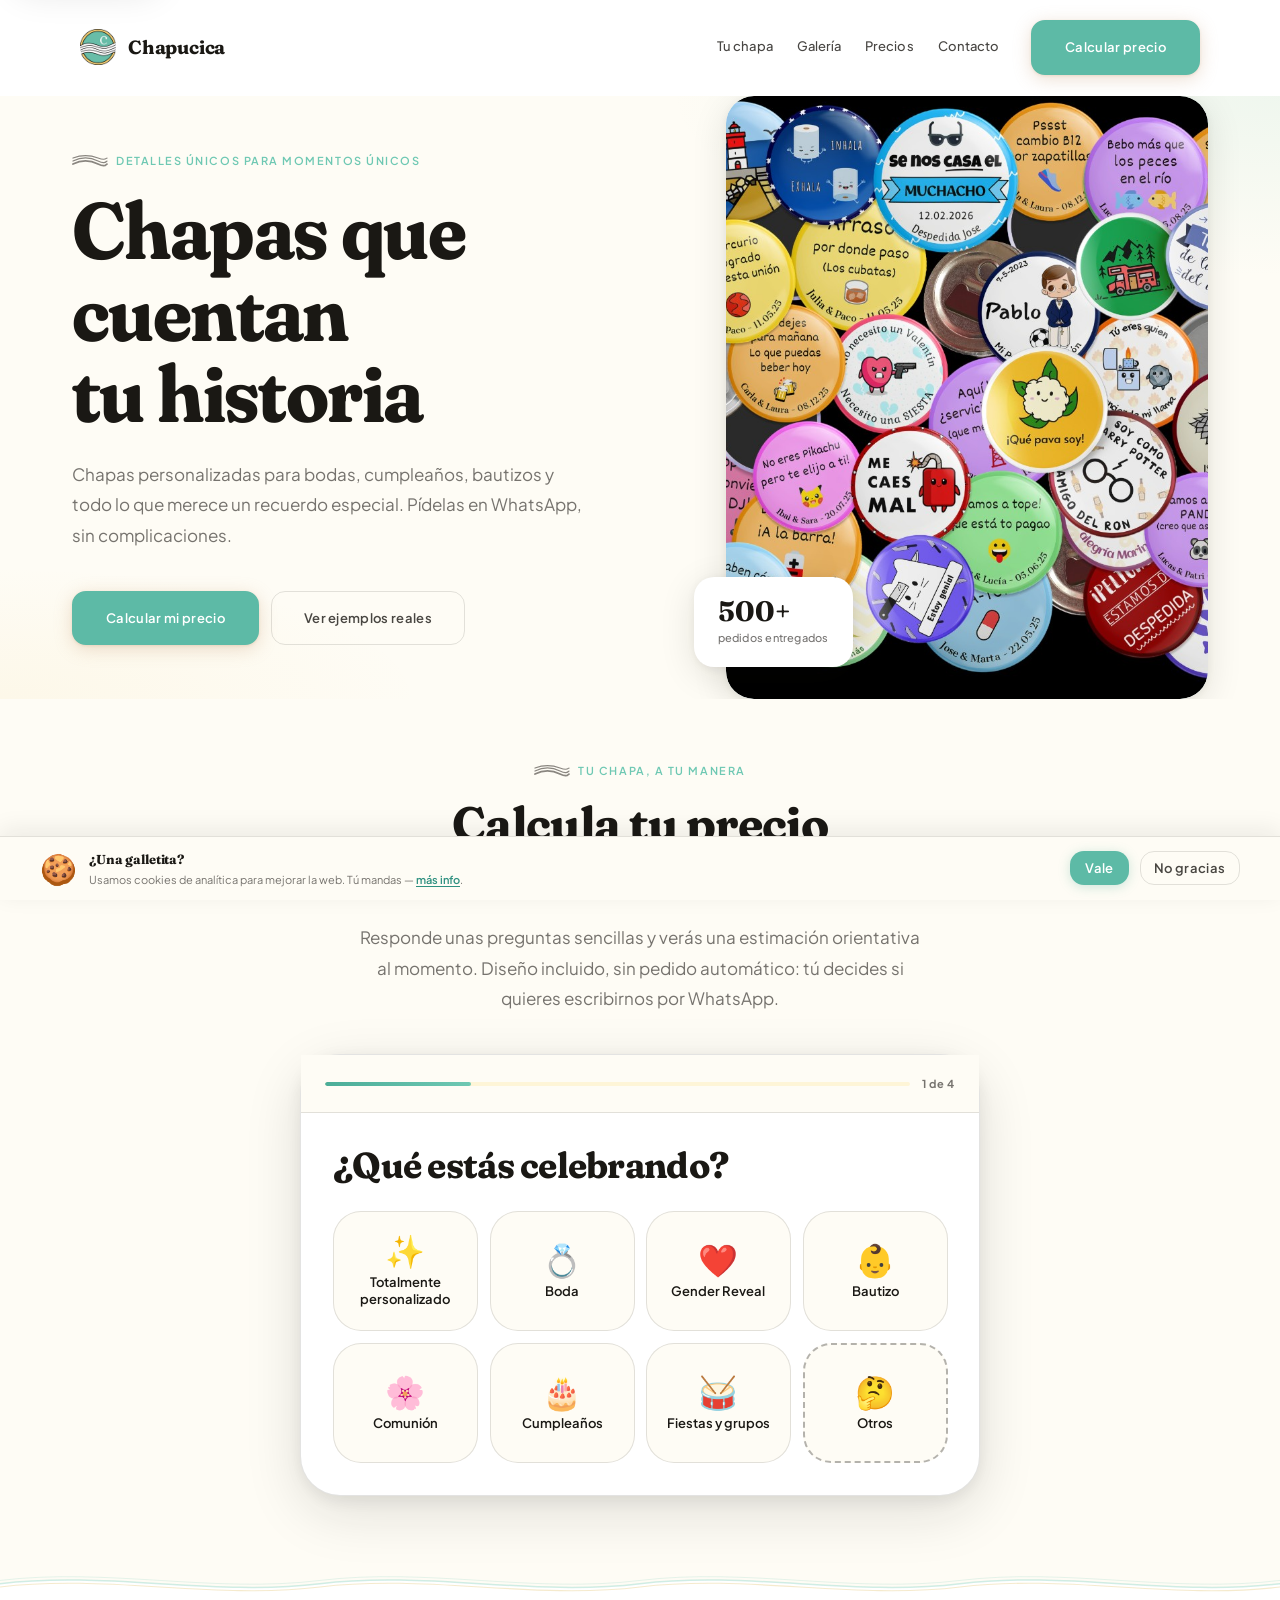
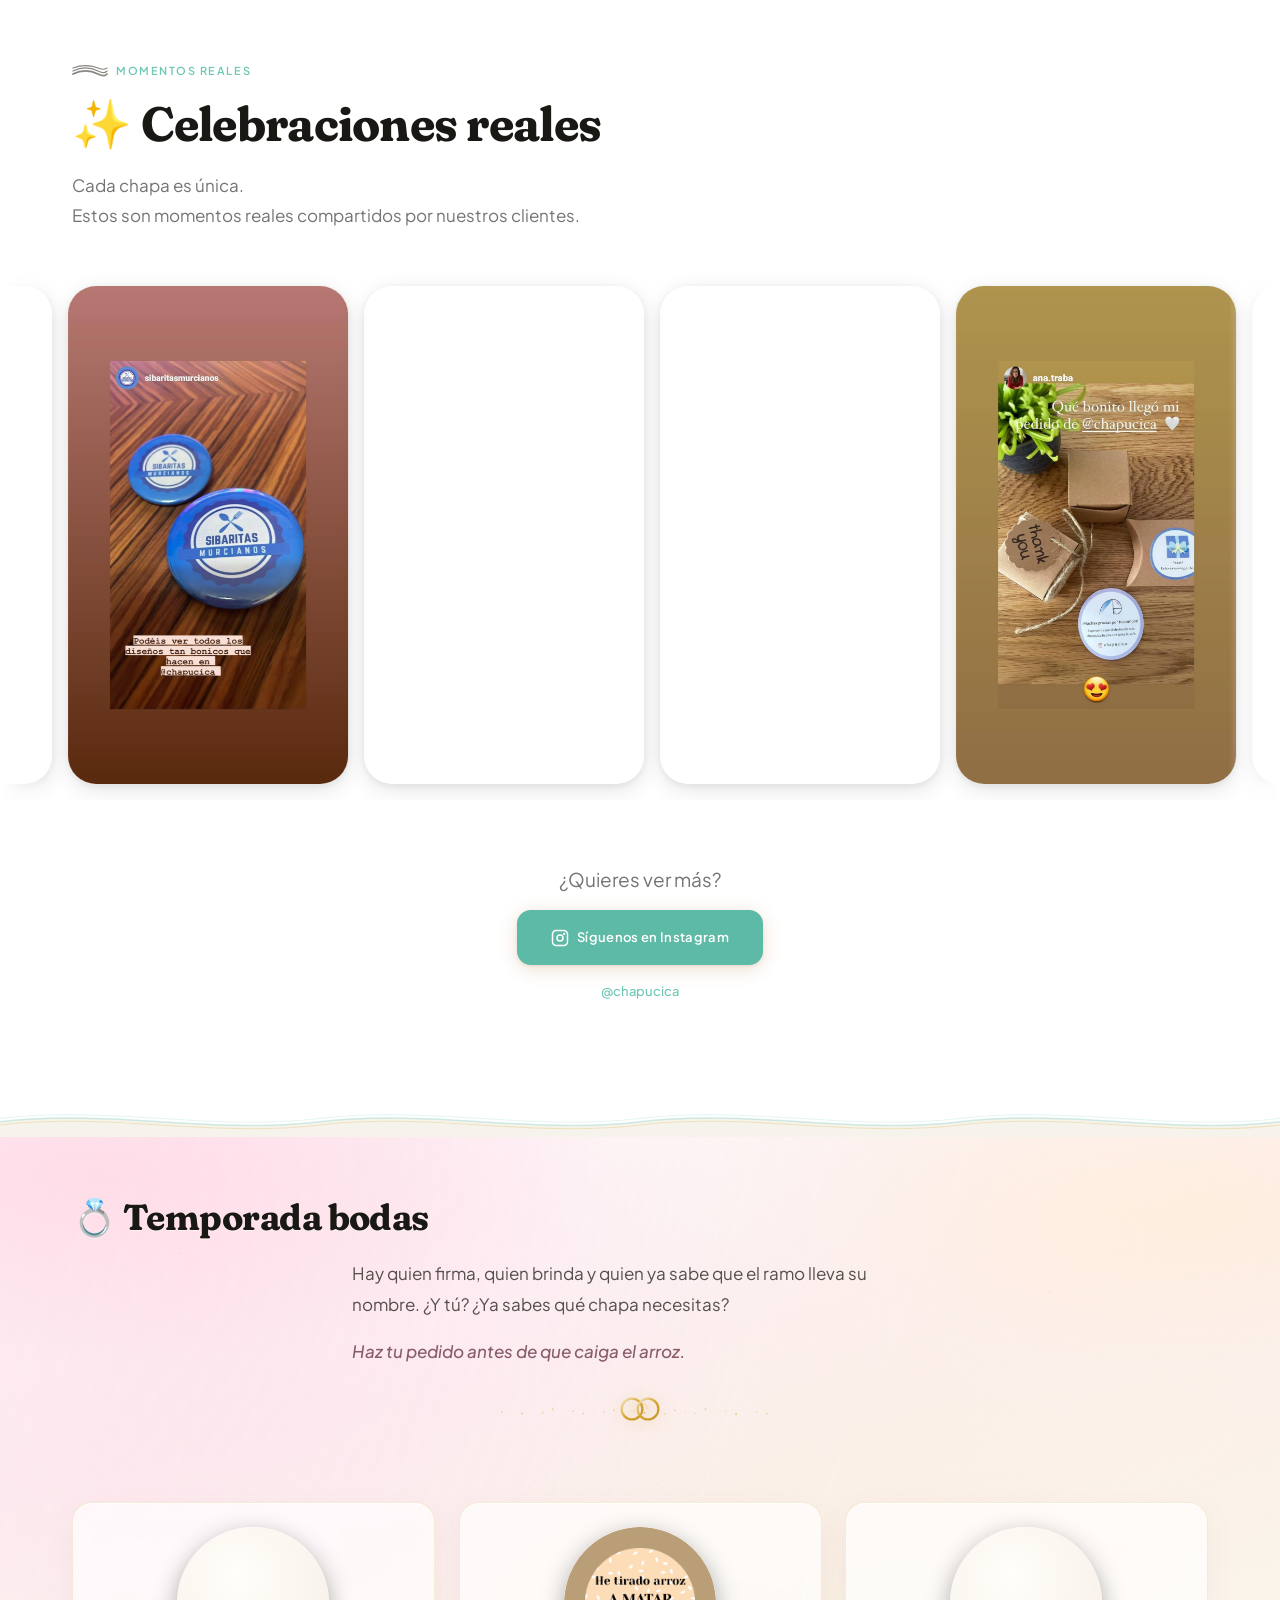
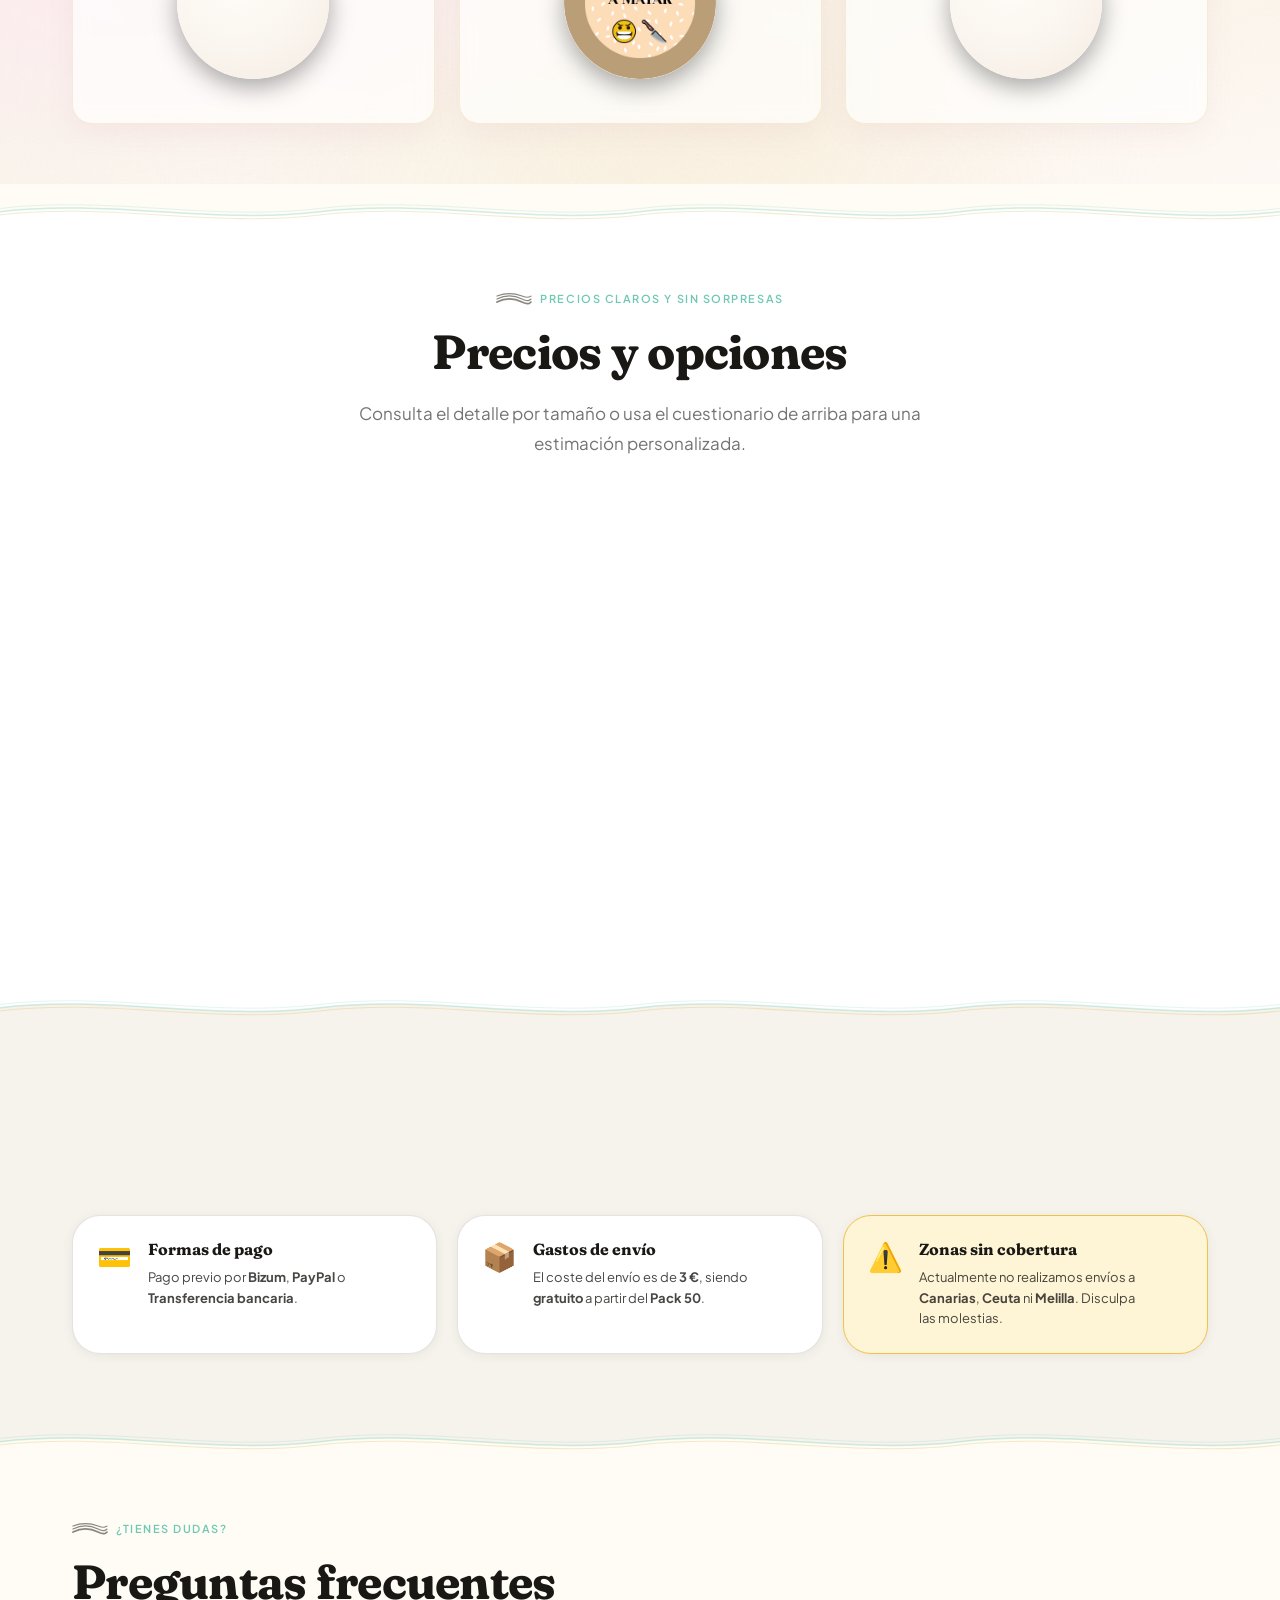
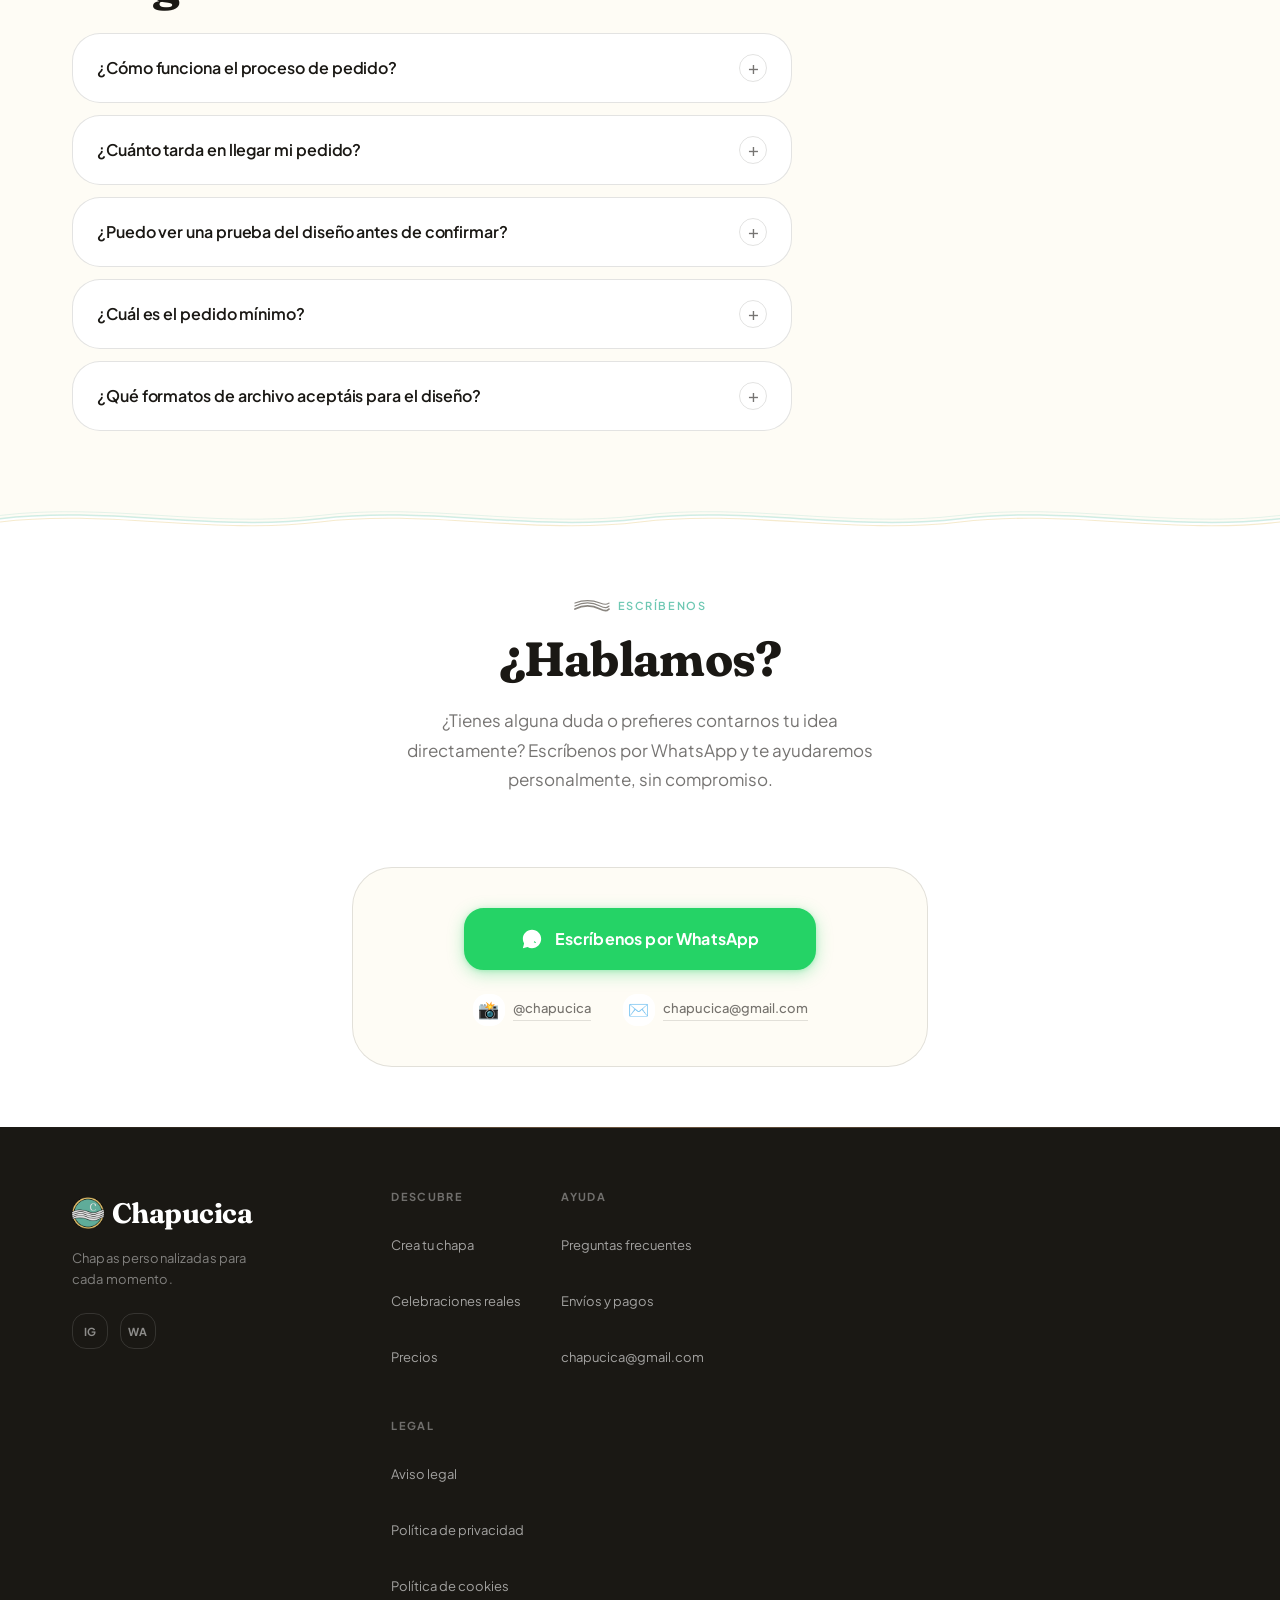
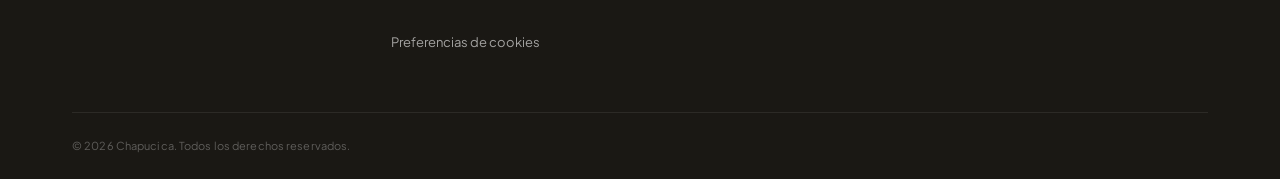
==== commit e61ff1bc: "Actualizar el copy del spotlight de bodas con un tono más directo. Temporada bodas, pregunta al lect" ====
--- a/index.html
+++ b/index.html
@@ -739,12 +739,12 @@
 
       <div class="container spotlight__inner">
         <header class="spotlight__header section-header">
-          <h2 class="spotlight__heading" id="spotlight-heading">💍 Temporada nupcial</h2>
+          <h2 class="spotlight__heading" id="spotlight-heading">💍 Temporada bodas</h2>
           <div class="spotlight__body">
             <p class="spotlight__text">
-              Hay quien firma, quien brinda y quien ya sabe que el ramo lleva su nombre. Tres escenarios, una chapa a la altura.
+              Hay quien firma, quien brinda y quien ya sabe que el ramo lleva su nombre. ¿Y tú? ¿Ya sabes qué chapa necesitas?
             </p>
-            <p class="spotlight__text spotlight__text--accent">Antes de que vuele el primer grano de arroz.</p>
+            <p class="spotlight__text spotlight__text--accent">Haz tu pedido antes de que caiga el arroz.</p>
           </div>
         </header>
 
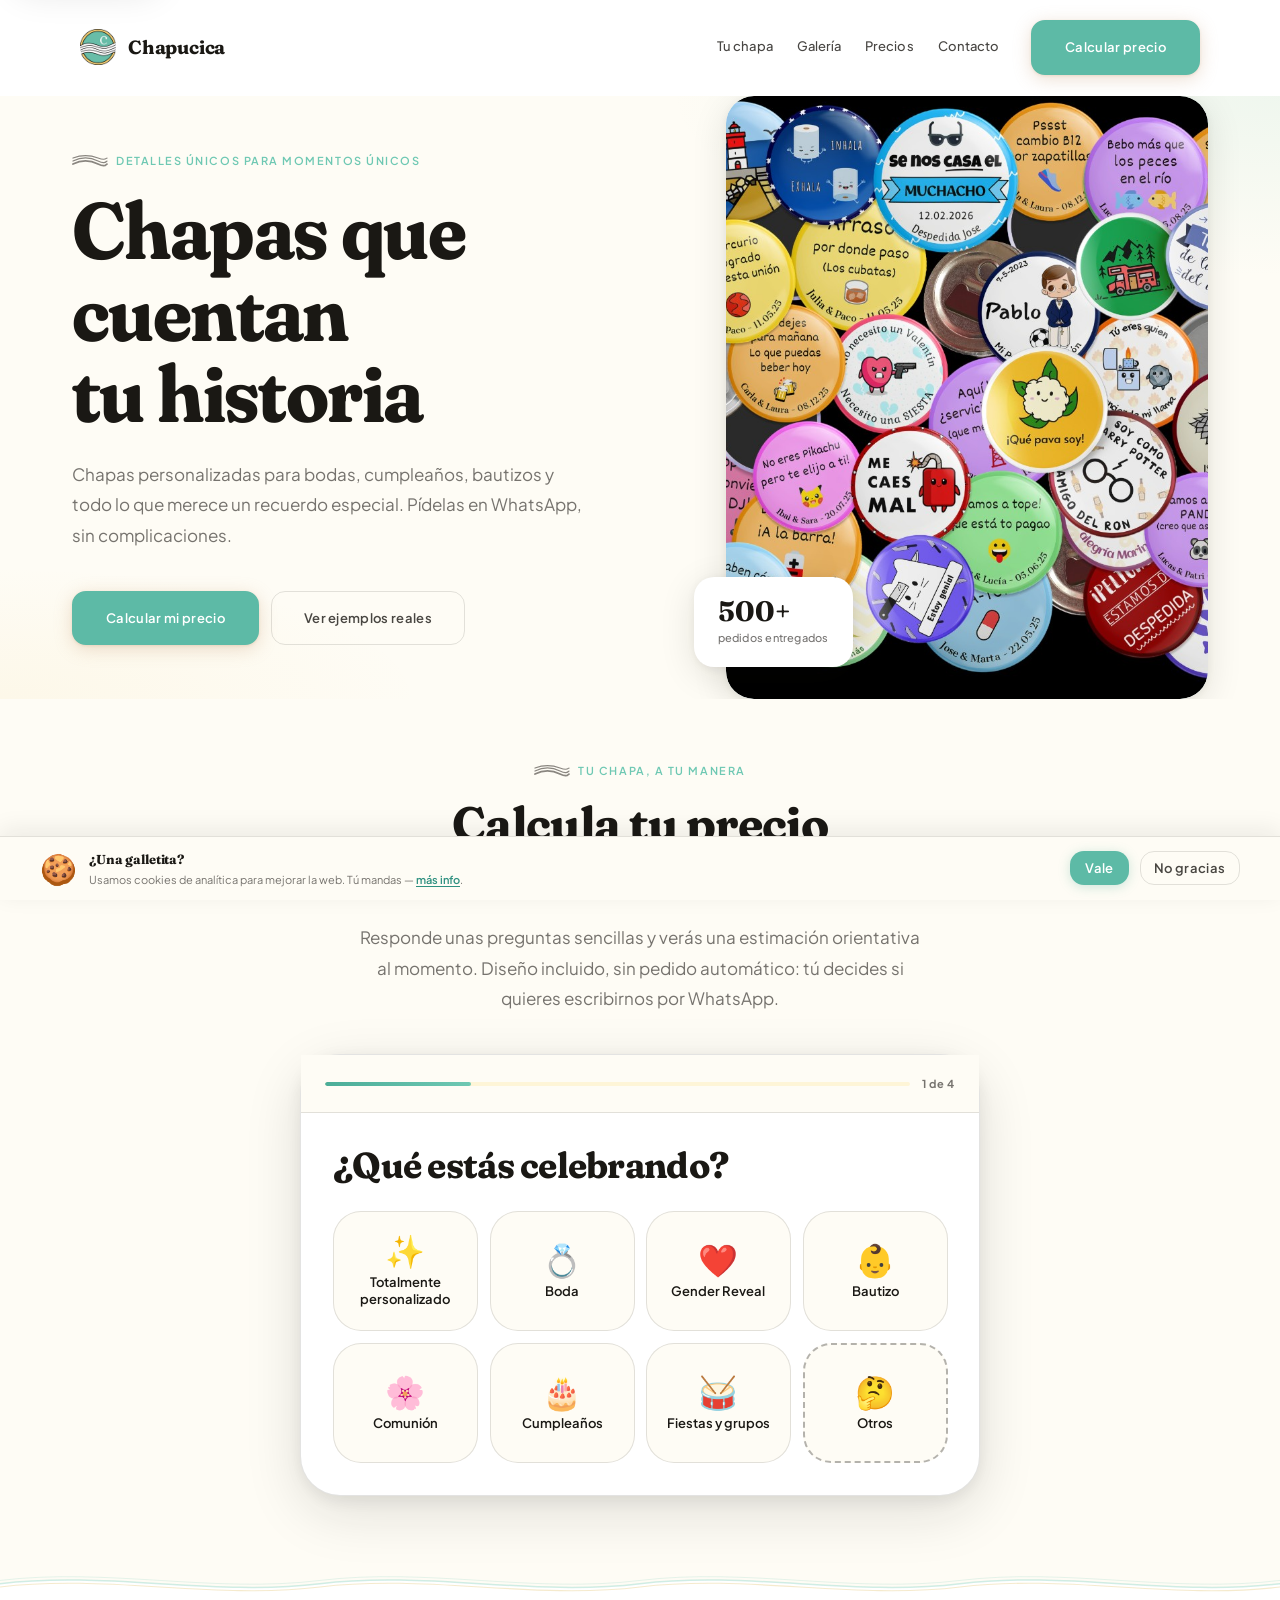
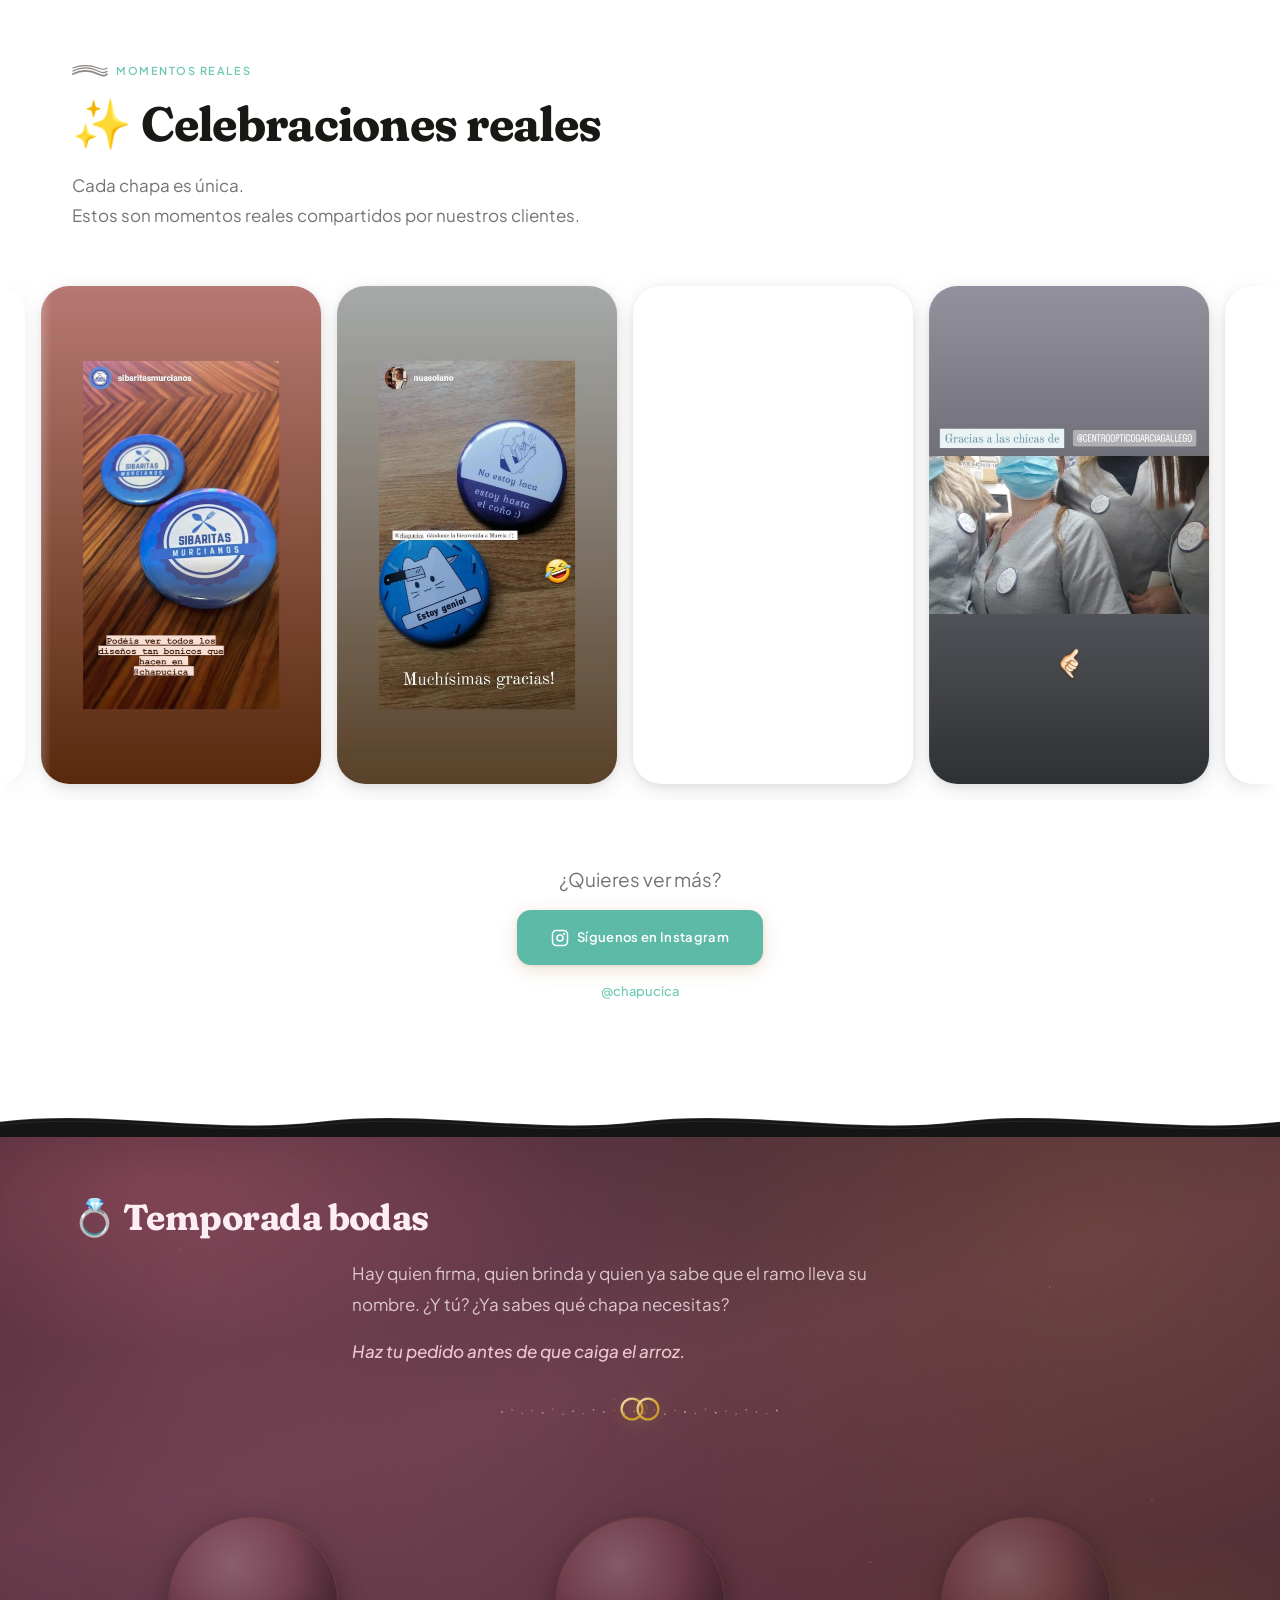
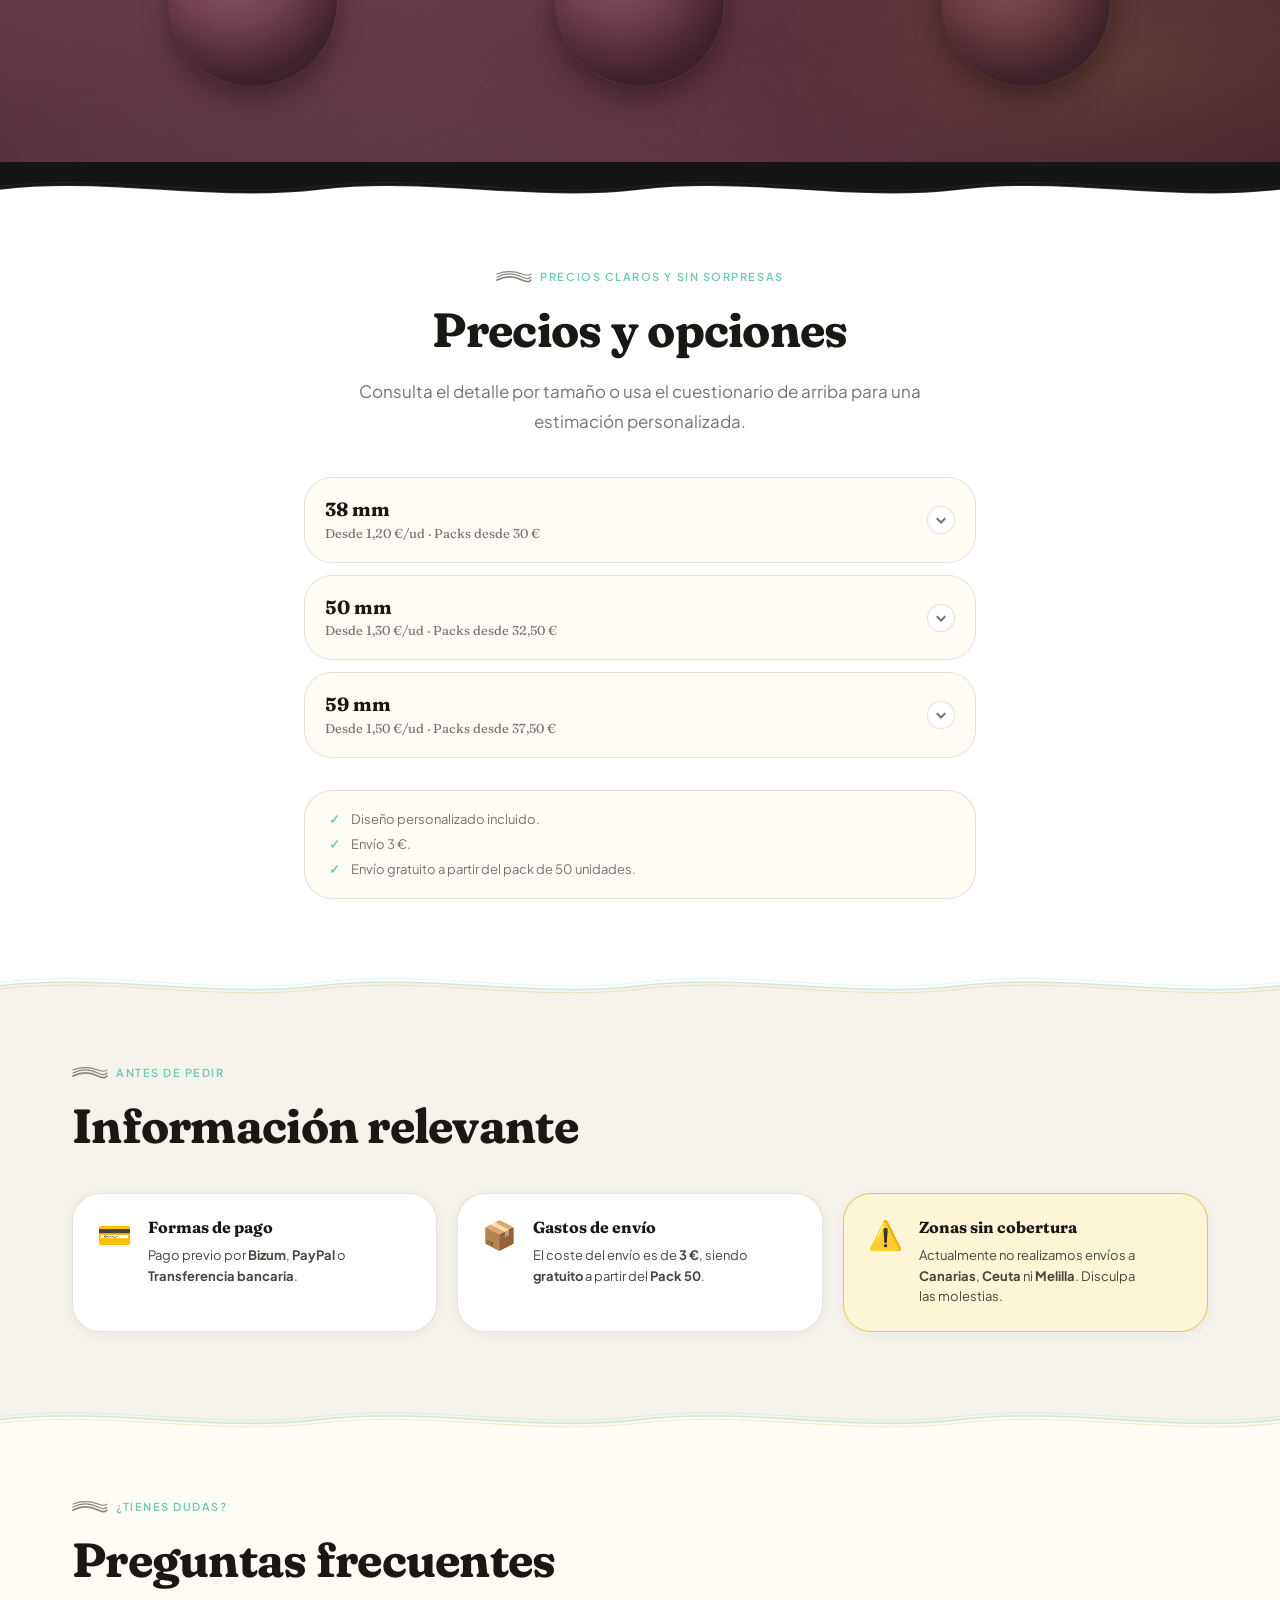
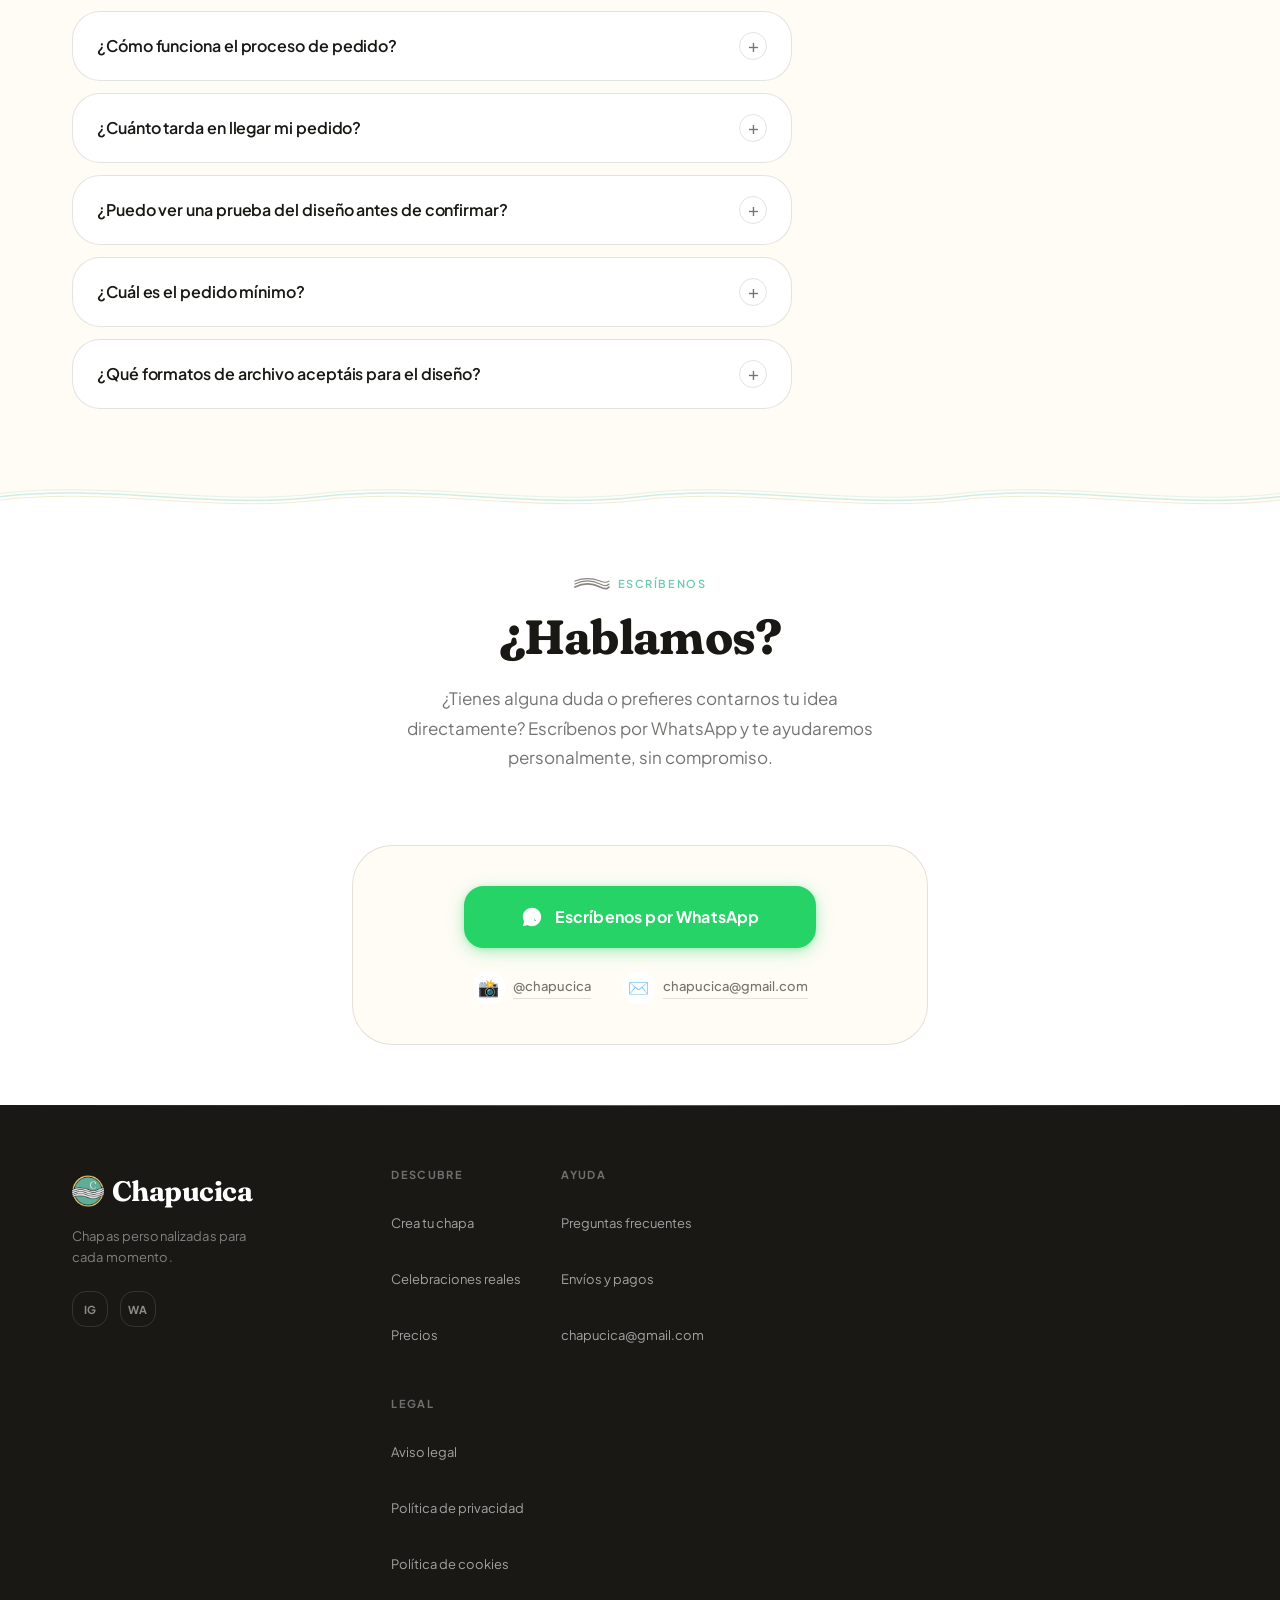
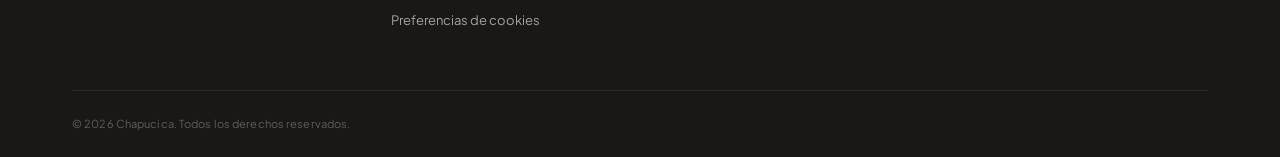
==== commit 5e661e1e: "Refinar bodas: pétalos SVG, fondo oscuro y chapas sin bloques blancos. Sustituye confeti cuadrado po" ====
--- a/index.html
+++ b/index.html
@@ -31,7 +31,7 @@
   <link rel="preconnect" href="https://fonts.gstatic.com" crossorigin />
   <link href="https://fonts.googleapis.com/css2?family=Fraunces:ital,opsz,wght@0,9..144,600;0,9..144,700;0,9..144,800;1,9..144,600&family=Plus+Jakarta+Sans:wght@400;500;600;700&display=swap" rel="stylesheet" />
   <link rel="stylesheet" href="style.css?v=52" />
-  <link rel="stylesheet" href="seasonal/seasonal-themes.css?v=bodas-2" />
+  <link rel="stylesheet" href="seasonal/seasonal-themes.css?v=bodas-3" />
   <script src="cookie-consent.js" charset="UTF-8"></script>
   <script src="analytics.js" charset="UTF-8"></script>
   <script type="application/ld+json">
@@ -710,8 +710,8 @@
 
     </section>
 
-    <!-- Wave: gallery (white) → spotlight bodas (crema) -->
-    <div class="section-wave section-wave--white-cream-mid" aria-hidden="true">
+    <!-- Wave: gallery (white) → spotlight bodas (oscuro) -->
+    <div class="section-wave section-wave--white-dark" aria-hidden="true">
       <svg viewBox="0 0 1440 54" preserveAspectRatio="none" xmlns="http://www.w3.org/2000/svg" aria-hidden="true">
         <path class="section-wave__surface" d="M0,34 C120,18 240,50 360,34 C480,18 600,50 720,34 C840,18 960,50 1080,34 C1200,18 1320,50 1440,34 L1440,54 L0,54 Z"/>
         <path class="section-wave__stroke section-wave__stroke--1" d="M0,34 C120,18 240,50 360,34 C480,18 600,50 720,34 C840,18 960,50 1080,34 C1200,18 1320,50 1440,34" fill="none"/>
@@ -797,27 +797,26 @@
             </div>
 
             <div class="bodas-rice-shower">
-              <span class="bodas-rice__grain bodas-rice__grain--s"></span>
-              <span class="bodas-rice__grain"></span>
-              <span class="bodas-rice__grain bodas-rice__grain--l"></span>
-              <span class="bodas-rice__grain bodas-rice__grain--s"></span>
-              <span class="bodas-rice__grain"></span>
-              <span class="bodas-rice__grain bodas-rice__grain--l"></span>
-              <span class="bodas-rice__grain bodas-rice__grain--s"></span>
-              <span class="bodas-rice__grain"></span>
-              <span class="bodas-rice__grain bodas-rice__grain--l"></span>
-              <span class="bodas-rice__grain bodas-rice__grain--s"></span>
-              <span class="bodas-rice__grain"></span>
-              <span class="bodas-rice__grain bodas-rice__grain--l"></span>
-              <span class="bodas-rice__grain bodas-rice__grain--s"></span>
-              <span class="bodas-rice__grain"></span>
-              <span class="bodas-rice__grain bodas-rice__grain--l"></span>
-              <span class="bodas-rice__grain bodas-rice__grain--s"></span>
-              <span class="bodas-rice__grain"></span>
-              <span class="bodas-rice__grain bodas-rice__grain--l"></span>
-              <span class="bodas-confetti bodas-confetti--blush"></span>
-              <span class="bodas-confetti bodas-confetti--gold"></span>
-              <span class="bodas-confetti bodas-confetti--rose"></span>
+              <span class="bodas-faller bodas-faller--rice bodas-faller--s"><svg viewBox="0 0 8 16" aria-hidden="true"><ellipse cx="4" cy="8" rx="2.4" ry="6.8" fill="currentColor"/></svg></span>
+              <span class="bodas-faller bodas-faller--petal"><svg viewBox="0 0 16 16" aria-hidden="true"><path d="M8 1.5c1.8 2.2 4.8 4 4.8 8.8-2.2-.7-3.6-.4-4.8-.4s-2.6-.3-4.8.4C3.2 5.5 6.2 3.7 8 1.5z" fill="currentColor"/></svg></span>
+              <span class="bodas-faller bodas-faller--rice"><svg viewBox="0 0 8 16" aria-hidden="true"><ellipse cx="4" cy="8" rx="2.4" ry="6.8" fill="currentColor"/></svg></span>
+              <span class="bodas-faller bodas-faller--petal bodas-faller--gold"><svg viewBox="0 0 16 16" aria-hidden="true"><path d="M8 2c1.5 2 3.8 3.5 3.8 7.2-1.6-.6-2.8-.3-3.8-.3s-2.2-.3-3.8.3C3.2 5.5 6.5 4 8 2z" fill="currentColor"/></svg></span>
+              <span class="bodas-faller bodas-faller--rice bodas-faller--l"><svg viewBox="0 0 8 16" aria-hidden="true"><ellipse cx="4" cy="8" rx="2.4" ry="6.8" fill="currentColor"/></svg></span>
+              <span class="bodas-faller bodas-faller--rice bodas-faller--s"><svg viewBox="0 0 8 16" aria-hidden="true"><ellipse cx="4" cy="8" rx="2.4" ry="6.8" fill="currentColor"/></svg></span>
+              <span class="bodas-faller bodas-faller--petal bodas-faller--blush"><svg viewBox="0 0 16 16" aria-hidden="true"><path d="M8 1.5c1.8 2.2 4.8 4 4.8 8.8-2.2-.7-3.6-.4-4.8-.4s-2.6-.3-4.8.4C3.2 5.5 6.2 3.7 8 1.5z" fill="currentColor"/></svg></span>
+              <span class="bodas-faller bodas-faller--rice"><svg viewBox="0 0 8 16" aria-hidden="true"><ellipse cx="4" cy="8" rx="2.4" ry="6.8" fill="currentColor"/></svg></span>
+              <span class="bodas-faller bodas-faller--rice bodas-faller--s"><svg viewBox="0 0 8 16" aria-hidden="true"><ellipse cx="4" cy="8" rx="2.4" ry="6.8" fill="currentColor"/></svg></span>
+              <span class="bodas-faller bodas-faller--petal"><svg viewBox="0 0 16 16" aria-hidden="true"><path d="M8 2c1.5 2 3.8 3.5 3.8 7.2-1.6-.6-2.8-.3-3.8-.3s-2.2-.3-3.8.3C3.2 5.5 6.5 4 8 2z" fill="currentColor"/></svg></span>
+              <span class="bodas-faller bodas-faller--rice bodas-faller--l"><svg viewBox="0 0 8 16" aria-hidden="true"><ellipse cx="4" cy="8" rx="2.4" ry="6.8" fill="currentColor"/></svg></span>
+              <span class="bodas-faller bodas-faller--rice"><svg viewBox="0 0 8 16" aria-hidden="true"><ellipse cx="4" cy="8" rx="2.4" ry="6.8" fill="currentColor"/></svg></span>
+              <span class="bodas-faller bodas-faller--petal bodas-faller--gold"><svg viewBox="0 0 16 16" aria-hidden="true"><path d="M8 1.5c1.8 2.2 4.8 4 4.8 8.8-2.2-.7-3.6-.4-4.8-.4s-2.6-.3-4.8.4C3.2 5.5 6.2 3.7 8 1.5z" fill="currentColor"/></svg></span>
+              <span class="bodas-faller bodas-faller--rice bodas-faller--s"><svg viewBox="0 0 8 16" aria-hidden="true"><ellipse cx="4" cy="8" rx="2.4" ry="6.8" fill="currentColor"/></svg></span>
+              <span class="bodas-faller bodas-faller--rice"><svg viewBox="0 0 8 16" aria-hidden="true"><ellipse cx="4" cy="8" rx="2.4" ry="6.8" fill="currentColor"/></svg></span>
+              <span class="bodas-faller bodas-faller--petal bodas-faller--blush"><svg viewBox="0 0 16 16" aria-hidden="true"><path d="M8 2c1.5 2 3.8 3.5 3.8 7.2-1.6-.6-2.8-.3-3.8-.3s-2.2-.3-3.8.3C3.2 5.5 6.5 4 8 2z" fill="currentColor"/></svg></span>
+              <span class="bodas-faller bodas-faller--rice bodas-faller--l"><svg viewBox="0 0 8 16" aria-hidden="true"><ellipse cx="4" cy="8" rx="2.4" ry="6.8" fill="currentColor"/></svg></span>
+              <span class="bodas-faller bodas-faller--rice bodas-faller--s"><svg viewBox="0 0 8 16" aria-hidden="true"><ellipse cx="4" cy="8" rx="2.4" ry="6.8" fill="currentColor"/></svg></span>
+              <span class="bodas-faller bodas-faller--petal"><svg viewBox="0 0 16 16" aria-hidden="true"><path d="M8 1.5c1.8 2.2 4.8 4 4.8 8.8-2.2-.7-3.6-.4-4.8-.4s-2.6-.3-4.8.4C3.2 5.5 6.2 3.7 8 1.5z" fill="currentColor"/></svg></span>
+              <span class="bodas-faller bodas-faller--rice"><svg viewBox="0 0 8 16" aria-hidden="true"><ellipse cx="4" cy="8" rx="2.4" ry="6.8" fill="currentColor"/></svg></span>
             </div>
           </div>
         </div>
@@ -872,8 +871,8 @@
       </div>
     </section>
 
-    <!-- Wave: spotlight bodas (crema) → pricing (white) -->
-    <div class="section-wave section-wave--cream-white" aria-hidden="true">
+    <!-- Wave: spotlight bodas (oscuro) → pricing (white) -->
+    <div class="section-wave section-wave--dark-white" aria-hidden="true">
       <svg viewBox="0 0 1440 54" preserveAspectRatio="none" xmlns="http://www.w3.org/2000/svg" aria-hidden="true">
         <path class="section-wave__surface" d="M0,34 C120,18 240,50 360,34 C480,18 600,50 720,34 C840,18 960,50 1080,34 C1200,18 1320,50 1440,34 L1440,54 L0,54 Z"/>
         <path class="section-wave__stroke section-wave__stroke--1" d="M0,34 C120,18 240,50 360,34 C480,18 600,50 720,34 C840,18 960,50 1080,34 C1200,18 1320,50 1440,34" fill="none"/>
--- a/seasonal/seasonal-themes.css
+++ b/seasonal/seasonal-themes.css
@@ -770,14 +770,13 @@
   }
 }
 
-/* ── Bodas · Temporada nupcial ── */
+/* ── Bodas · Temporada bodas ── */
 .spotlight--bodas {
   background:
-    radial-gradient(ellipse 75% 55% at 8% 6%, rgba(255, 210, 225, 0.72) 0%, transparent 52%),
-    radial-gradient(ellipse 65% 48% at 94% 12%, rgba(255, 236, 210, 0.55) 0%, transparent 48%),
-    radial-gradient(ellipse 60% 45% at 50% 100%, rgba(232, 200, 120, 0.14) 0%, transparent 55%),
-    linear-gradient(168deg, #fff8fa 0%, #fceef2 38%, #faf4eb 72%, #fff9f5 100%);
-  color: #1a1814;
+    radial-gradient(ellipse 70% 50% at 12% 8%, rgba(180, 90, 110, 0.35) 0%, transparent 52%),
+    radial-gradient(ellipse 60% 45% at 88% 85%, rgba(212, 167, 48, 0.12) 0%, transparent 48%),
+    linear-gradient(165deg, #3a1f2a 0%, #5c3444 42%, #452530 100%);
+  color: #fceef2;
   overflow: hidden;
   isolation: isolate;
 }
@@ -794,9 +793,9 @@
   position: absolute;
   inset: -12%;
   background:
-    radial-gradient(circle at 22% 28%, rgba(255, 220, 232, 0.55) 0%, transparent 40%),
-    radial-gradient(circle at 78% 22%, rgba(255, 240, 220, 0.42) 0%, transparent 38%),
-    radial-gradient(circle at 55% 78%, rgba(245, 230, 200, 0.28) 0%, transparent 42%);
+    radial-gradient(circle at 22% 28%, rgba(220, 120, 145, 0.22) 0%, transparent 40%),
+    radial-gradient(circle at 78% 22%, rgba(212, 167, 48, 0.14) 0%, transparent 38%),
+    radial-gradient(circle at 55% 78%, rgba(180, 80, 100, 0.12) 0%, transparent 42%);
   animation: bodas-ambience 10s ease-in-out infinite;
 }
 
@@ -804,9 +803,9 @@
   position: absolute;
   inset: 0;
   background:
-    linear-gradient(108deg, transparent 0%, rgba(255, 255, 255, 0.22) 42%, transparent 68%),
-    radial-gradient(ellipse 85% 35% at 50% 105%, rgba(255, 255, 255, 0.4) 0%, transparent 70%);
-  opacity: 0.6;
+    linear-gradient(108deg, transparent 0%, rgba(255, 220, 230, 0.06) 42%, transparent 68%),
+    radial-gradient(ellipse 85% 35% at 50% 105%, rgba(255, 200, 210, 0.08) 0%, transparent 70%);
+  opacity: 0.7;
   mix-blend-mode: soft-light;
   animation: bodas-haze 12s ease-in-out infinite;
 }
@@ -814,15 +813,15 @@
 .bodas-sparkle {
   position: absolute;
   inset: 0;
-  opacity: 0.45;
+  opacity: 0.5;
   background-image:
-    radial-gradient(1px 1px at 14% 18%, rgba(212, 167, 48, 0.55) 50%, transparent 100%),
-    radial-gradient(1.2px 1.2px at 82% 24%, rgba(230, 160, 180, 0.45) 50%, transparent 100%),
-    radial-gradient(1px 1px at 48% 42%, rgba(212, 167, 48, 0.4) 50%, transparent 100%),
-    radial-gradient(1.5px 1.5px at 68% 68%, rgba(255, 210, 225, 0.35) 50%, transparent 100%),
-    radial-gradient(1px 1px at 26% 72%, rgba(212, 167, 48, 0.38) 50%, transparent 100%),
-    radial-gradient(1px 1px at 90% 58%, rgba(245, 230, 200, 0.42) 50%, transparent 100%),
-    radial-gradient(1.2px 1.2px at 38% 88%, rgba(230, 160, 180, 0.32) 50%, transparent 100%);
+    radial-gradient(1px 1px at 14% 18%, rgba(212, 167, 48, 0.65) 50%, transparent 100%),
+    radial-gradient(1.2px 1.2px at 82% 24%, rgba(240, 180, 195, 0.5) 50%, transparent 100%),
+    radial-gradient(1px 1px at 48% 42%, rgba(245, 230, 200, 0.45) 50%, transparent 100%),
+    radial-gradient(1.5px 1.5px at 68% 68%, rgba(212, 167, 48, 0.4) 50%, transparent 100%),
+    radial-gradient(1px 1px at 26% 72%, rgba(240, 180, 195, 0.42) 50%, transparent 100%),
+    radial-gradient(1px 1px at 90% 58%, rgba(245, 230, 200, 0.38) 50%, transparent 100%),
+    radial-gradient(1.2px 1.2px at 38% 88%, rgba(212, 167, 48, 0.35) 50%, transparent 100%);
   animation: bodas-sparkle 16s linear infinite;
 }
 
@@ -842,10 +841,9 @@
 }
 
 .spotlight--bodas .spotlight__texture {
-  opacity: 0.04;
-  background-image: url("data:image/svg+xml,%3Csvg viewBox='0 0 256 256' xmlns='http://www.w3.org/2000/svg'%3E%3Cfilter id='n'%3E%3CfeTurbulence type='fractalNoise' baseFrequency='0.85' numOctaves='3' stitchTiles='stitch'/%3E%3C/filter%3E%3Crect width='100%25' height='100%25' filter='url(%23n)' opacity='0.35'/%3E%3C/svg%3E");
-  background-size: 180px 180px;
-  mix-blend-mode: multiply;
+  opacity: 0.1;
+  background-image: url("data:image/svg+xml,%3Csvg width='80' height='80' xmlns='http://www.w3.org/2000/svg'%3E%3Ccircle cx='40' cy='40' r='16' fill='none' stroke='%23d4a730' stroke-width='1' opacity='.1'/%3E%3C/svg%3E");
+  background-size: 64px 64px;
 }
 
 .spotlight--bodas .spotlight__inner {
@@ -854,43 +852,50 @@
 }
 
 .spotlight--bodas .spotlight__heading {
-  color: #1a1814;
-  text-shadow: 0 1px 0 rgba(255, 255, 255, 0.5);
+  color: #fceef2;
 }
 
 .spotlight--bodas .spotlight__text {
-  color: rgba(26, 24, 20, 0.74);
+  color: rgba(252, 238, 242, 0.78);
   max-width: 36rem;
   margin-inline: auto;
 }
 
 .spotlight--bodas .spotlight__text--accent {
-  color: rgba(120, 72, 88, 0.88);
+  color: rgba(245, 210, 218, 0.92);
   font-style: italic;
   font-weight: 500;
 }
 
 .spotlight--bodas .spotlight-card__inner {
-  border-color: rgba(212, 167, 48, 0.18);
-  background: rgba(255, 255, 255, 0.68);
-  backdrop-filter: blur(8px);
-  box-shadow:
-    0 10px 28px rgba(180, 120, 140, 0.08),
-    inset 0 1px 0 rgba(255, 255, 255, 0.85);
+  background: transparent;
+  border: none;
+  box-shadow: none;
+  padding: var(--sp-4) var(--sp-3);
 }
 
 .spotlight--bodas .spotlight-card__inner:hover {
-  border-color: rgba(212, 167, 48, 0.32);
-  box-shadow:
-    0 14px 36px rgba(180, 120, 140, 0.12),
-    inset 0 1px 0 rgba(255, 255, 255, 0.9);
+  background: transparent;
+  border: none;
+  box-shadow: none;
 }
 
 .spotlight--bodas .spotlight-card__media {
   position: relative;
   isolation: isolate;
-  background: radial-gradient(circle at 40% 32%, #fffef9 0%, #faf5ef 55%, #f5ebe0 100%);
+  width: min(100%, 10.5rem);
+  margin-bottom: 0;
+  background: radial-gradient(
+    circle at 38% 28%,
+    rgba(255, 220, 230, 0.22) 0%,
+    rgba(180, 90, 110, 0.18) 38%,
+    rgba(58, 31, 42, 0.85) 72%,
+    rgba(45, 25, 35, 1) 100%
+  );
   aspect-ratio: 1 / 1;
+  box-shadow:
+    0 10px 28px rgba(0, 0, 0, 0.38),
+    0 0 0 1px rgba(212, 167, 48, 0.14);
 }
 
 .spotlight--bodas .spotlight-card__media::after {
@@ -900,9 +905,9 @@
   background: linear-gradient(
     105deg,
     transparent 38%,
-    rgba(255, 220, 230, 0.06) 44%,
-    rgba(255, 235, 210, 0.42) 50%,
-    rgba(255, 220, 230, 0.06) 56%,
+    rgba(255, 220, 150, 0.05) 44%,
+    rgba(255, 230, 170, 0.38) 50%,
+    rgba(255, 220, 150, 0.05) 56%,
     transparent 62%
   );
   transform: translateX(-130%) skewX(-14deg);
@@ -977,114 +982,61 @@
   mask-image: linear-gradient(to bottom, transparent, #000 8%, #000 92%, transparent);
 }
 
-.bodas-rice__grain {
-  position: absolute;
-  top: -0.75rem;
-  width: 0.26rem;
-  height: 0.62rem;
-  border-radius: 999px;
-  background: linear-gradient(180deg, #fffdf8 0%, #f5ead8 100%);
-  box-shadow: 0 0 1px rgba(160, 130, 100, 0.35);
+.bodas-faller {
+  position: absolute;
+  top: -0.85rem;
+  left: var(--fall-x, 50%);
   opacity: 0;
-  animation: bodas-rice-fall var(--fall-duration, 2.8s) linear infinite;
+  color: #f5ead8;
+  filter: drop-shadow(0 0 1px rgba(245, 234, 216, 0.35));
+  animation: bodas-faller-drop var(--fall-duration, 2.8s) linear infinite;
   animation-delay: var(--fall-delay, 0s);
-  left: var(--fall-x, 50%);
   will-change: transform, opacity;
 }
 
-.bodas-rice__grain--s {
-  width: 0.2rem;
-  height: 0.48rem;
-  opacity: 0;
-}
-
-.bodas-rice__grain--l {
-  width: 0.32rem;
-  height: 0.74rem;
-  background: linear-gradient(180deg, #fffef5 0%, #ede0c8 100%);
-}
-
-.bodas-rice__grain:nth-child(1)  { --fall-x: 4%;  --fall-delay: 0s;    --fall-duration: 2.4s; --fall-drift: 0.35rem; }
-.bodas-rice__grain:nth-child(2)  { --fall-x: 11%; --fall-delay: 0.35s; --fall-duration: 2.9s; --fall-drift: -0.28rem; }
-.bodas-rice__grain:nth-child(3)  { --fall-x: 18%; --fall-delay: 1s;    --fall-duration: 3.2s; --fall-drift: 0.42rem; }
-.bodas-rice__grain:nth-child(4)  { --fall-x: 25%; --fall-delay: 0.15s; --fall-duration: 2.6s; --fall-drift: -0.18rem; }
-.bodas-rice__grain:nth-child(5)  { --fall-x: 32%; --fall-delay: 1.4s;  --fall-duration: 3s;   --fall-drift: 0.32rem; }
-.bodas-rice__grain:nth-child(6)  { --fall-x: 39%; --fall-delay: 0.55s; --fall-duration: 2.7s; --fall-drift: -0.38rem; }
-.bodas-rice__grain:nth-child(7)  { --fall-x: 46%; --fall-delay: 1.2s;  --fall-duration: 3.1s; --fall-drift: 0.22rem; }
-.bodas-rice__grain:nth-child(8)  { --fall-x: 53%; --fall-delay: 0.05s; --fall-duration: 2.5s; --fall-drift: -0.32rem; }
-.bodas-rice__grain:nth-child(9)  { --fall-x: 60%; --fall-delay: 1.65s; --fall-duration: 3.3s; --fall-drift: 0.28rem; }
-.bodas-rice__grain:nth-child(10) { --fall-x: 67%; --fall-delay: 0.75s; --fall-duration: 2.8s; --fall-drift: -0.22rem; }
-.bodas-rice__grain:nth-child(11) { --fall-x: 74%; --fall-delay: 0.4s;  --fall-duration: 3.4s; --fall-drift: 0.38rem; }
-.bodas-rice__grain:nth-child(12) { --fall-x: 81%; --fall-delay: 1.55s; --fall-duration: 2.6s; --fall-drift: -0.26rem; }
-.bodas-rice__grain:nth-child(13) { --fall-x: 88%; --fall-delay: 0.25s; --fall-duration: 3s;   --fall-drift: 0.34rem; }
-.bodas-rice__grain:nth-child(14) { --fall-x: 95%; --fall-delay: 1.1s;  --fall-duration: 2.9s; --fall-drift: -0.3rem; }
-.bodas-rice__grain:nth-child(15) { --fall-x: 8%;  --fall-delay: 1.85s; --fall-duration: 3.2s; --fall-drift: 0.2rem; }
-.bodas-rice__grain:nth-child(16) { --fall-x: 42%; --fall-delay: 0.9s;  --fall-duration: 2.5s; --fall-drift: -0.42rem; }
-.bodas-rice__grain:nth-child(17) { --fall-x: 58%; --fall-delay: 1.35s; --fall-duration: 3.1s; --fall-drift: 0.36rem; }
-.bodas-rice__grain:nth-child(18) { --fall-x: 72%; --fall-delay: 0.6s;  --fall-duration: 2.7s; --fall-drift: -0.24rem; }
-
-.bodas-confetti {
-  position: absolute;
-  top: -0.5rem;
-  width: 0.45rem;
-  height: 0.45rem;
-  opacity: 0;
-  animation: bodas-confetti-fall var(--confetti-duration, 3.6s) ease-in infinite;
-  animation-delay: var(--confetti-delay, 0s);
-  left: var(--confetti-x, 50%);
-  will-change: transform, opacity;
-}
-
-.bodas-confetti--blush {
-  --confetti-x: 28%;
-  --confetti-delay: 0.3s;
-  --confetti-duration: 3.8s;
-  background: #f0b8c8;
-  border-radius: 1px;
-  transform: rotate(45deg);
-}
-
-.bodas-confetti--gold {
-  --confetti-x: 52%;
-  --confetti-delay: 1.2s;
-  --confetti-duration: 4.1s;
-  background: linear-gradient(135deg, #f5e6c8, #d4a730);
-  clip-path: polygon(50% 0%, 61% 35%, 98% 35%, 68% 57%, 79% 91%, 50% 70%, 21% 91%, 32% 57%, 2% 35%, 39% 35%);
-}
-
-.bodas-confetti--rose {
-  --confetti-x: 76%;
-  --confetti-delay: 2s;
-  --confetti-duration: 3.5s;
-  background: #e8a0b0;
-  border-radius: 50% 50% 50% 0;
-  transform: rotate(-25deg);
-}
-
-@keyframes bodas-rice-fall {
+.bodas-faller svg {
+  display: block;
+  width: var(--faller-w, 0.42rem);
+  height: auto;
+}
+
+.bodas-faller--rice { color: #f8f0e0; }
+.bodas-faller--petal { color: #e8a0b0; --faller-w: 0.55rem; }
+.bodas-faller--petal.bodas-faller--blush { color: #f0b8c8; }
+.bodas-faller--petal.bodas-faller--gold { color: #e8c878; --faller-w: 0.5rem; }
+.bodas-faller--s { --faller-w: 0.32rem; }
+.bodas-faller--l { --faller-w: 0.52rem; }
+
+.bodas-faller:nth-child(1)  { --fall-x: 4%;  --fall-delay: 0s;    --fall-duration: 2.5s; --fall-drift: 0.35rem; --fall-rot: 18deg; }
+.bodas-faller:nth-child(2)  { --fall-x: 11%; --fall-delay: 0.4s;  --fall-duration: 3.2s; --fall-drift: -0.3rem;  --fall-rot: -42deg; }
+.bodas-faller:nth-child(3)  { --fall-x: 18%; --fall-delay: 1s;    --fall-duration: 2.8s; --fall-drift: 0.4rem;  --fall-rot: 24deg; }
+.bodas-faller:nth-child(4)  { --fall-x: 25%; --fall-delay: 0.2s;  --fall-duration: 3.4s; --fall-drift: -0.2rem;  --fall-rot: -55deg; }
+.bodas-faller:nth-child(5)  { --fall-x: 32%; --fall-delay: 1.5s;  --fall-duration: 2.6s; --fall-drift: 0.28rem; --fall-rot: 30deg; }
+.bodas-faller:nth-child(6)  { --fall-x: 39%; --fall-delay: 0.6s;  --fall-duration: 3s;   --fall-drift: -0.38rem; --fall-rot: 15deg; }
+.bodas-faller:nth-child(7)  { --fall-x: 46%; --fall-delay: 1.2s;  --fall-duration: 2.9s; --fall-drift: 0.22rem; --fall-rot: -48deg; }
+.bodas-faller:nth-child(8)  { --fall-x: 53%; --fall-delay: 0.1s;  --fall-duration: 3.1s; --fall-drift: -0.32rem; --fall-rot: 22deg; }
+.bodas-faller:nth-child(9)  { --fall-x: 60%; --fall-delay: 1.7s;  --fall-duration: 2.7s; --fall-drift: 0.34rem; --fall-rot: -35deg; }
+.bodas-faller:nth-child(10) { --fall-x: 67%; --fall-delay: 0.75s; --fall-duration: 3.3s; --fall-drift: -0.24rem; --fall-rot: 28deg; }
+.bodas-faller:nth-child(11) { --fall-x: 74%; --fall-delay: 0.45s; --fall-duration: 2.5s; --fall-drift: 0.38rem; --fall-rot: -40deg; }
+.bodas-faller:nth-child(12) { --fall-x: 81%; --fall-delay: 1.55s; --fall-duration: 3s;   --fall-drift: -0.28rem; --fall-rot: 20deg; }
+.bodas-faller:nth-child(13) { --fall-x: 88%; --fall-delay: 0.3s;  --fall-duration: 2.8s; --fall-drift: 0.3rem;  --fall-rot: -52deg; }
+.bodas-faller:nth-child(14) { --fall-x: 95%; --fall-delay: 1.1s;  --fall-duration: 3.2s; --fall-drift: -0.22rem; --fall-rot: 26deg; }
+.bodas-faller:nth-child(15) { --fall-x: 8%;  --fall-delay: 1.85s; --fall-duration: 2.9s; --fall-drift: 0.25rem; --fall-rot: -38deg; }
+.bodas-faller:nth-child(16) { --fall-x: 42%; --fall-delay: 0.9s;  --fall-duration: 3.1s; --fall-drift: -0.42rem; --fall-rot: 32deg; }
+.bodas-faller:nth-child(17) { --fall-x: 58%; --fall-delay: 1.35s; --fall-duration: 2.6s; --fall-drift: 0.36rem; --fall-rot: -44deg; }
+.bodas-faller:nth-child(18) { --fall-x: 72%; --fall-delay: 0.55s; --fall-duration: 3.4s; --fall-drift: -0.26rem; --fall-rot: 19deg; }
+.bodas-faller:nth-child(19) { --fall-x: 22%; --fall-delay: 2s;    --fall-duration: 3.5s; --fall-drift: 0.32rem; --fall-rot: -50deg; }
+.bodas-faller:nth-child(20) { --fall-x: 64%; --fall-delay: 0.85s; --fall-duration: 2.7s; --fall-drift: -0.34rem; --fall-rot: 36deg; }
+
+@keyframes bodas-faller-drop {
   0% {
     transform: translateY(0) translateX(0) rotate(0deg);
     opacity: 0;
   }
-  8% { opacity: 0.85; }
-  92% { opacity: 0.4; }
+  8% { opacity: 0.88; }
+  92% { opacity: 0.42; }
   100% {
-    transform: translateY(4.5rem) translateX(var(--fall-drift, 0.3rem)) rotate(var(--fall-rot, 32deg));
-    opacity: 0;
-  }
-}
-
-.bodas-rice__grain:nth-child(odd) { --fall-rot: 24deg; }
-.bodas-rice__grain:nth-child(even) { --fall-rot: -18deg; }
-
-@keyframes bodas-confetti-fall {
-  0% {
-    transform: translateY(0) translateX(0) rotate(0deg);
-    opacity: 0;
-  }
-  10% { opacity: 0.9; }
-  100% {
-    transform: translateY(4.75rem) translateX(0.6rem) rotate(180deg);
+    transform: translateY(4.5rem) translateX(var(--fall-drift, 0.3rem)) rotate(var(--fall-rot, 25deg));
     opacity: 0;
   }
 }
@@ -1104,8 +1056,8 @@
     height: 3.5rem;
   }
 
-  @keyframes bodas-rice-fall {
-    100% { transform: translateY(3.75rem) translateX(var(--fall-drift, 0.3rem)) rotate(var(--fall-rot, 32deg)); }
+  @keyframes bodas-faller-drop {
+    100% { transform: translateY(3.75rem) translateX(var(--fall-drift, 0.3rem)) rotate(var(--fall-rot, 25deg)); }
   }
 }
 
@@ -1114,20 +1066,14 @@
   .bodas-haze,
   .bodas-sparkle,
   .bodas-scene__emblem,
-  .bodas-rice__grain,
-  .bodas-confetti,
+  .bodas-faller,
   .spotlight--bodas .spotlight-card__media::after {
     animation: none;
   }
 
-  .bodas-rice__grain {
-    opacity: 0.4;
-    top: 38%;
-  }
-
-  .bodas-confetti {
-    opacity: 0.35;
-    top: 28%;
-  }
-}
-
+  .bodas-faller {
+    opacity: 0.45;
+    top: 35%;
+  }
+}
+
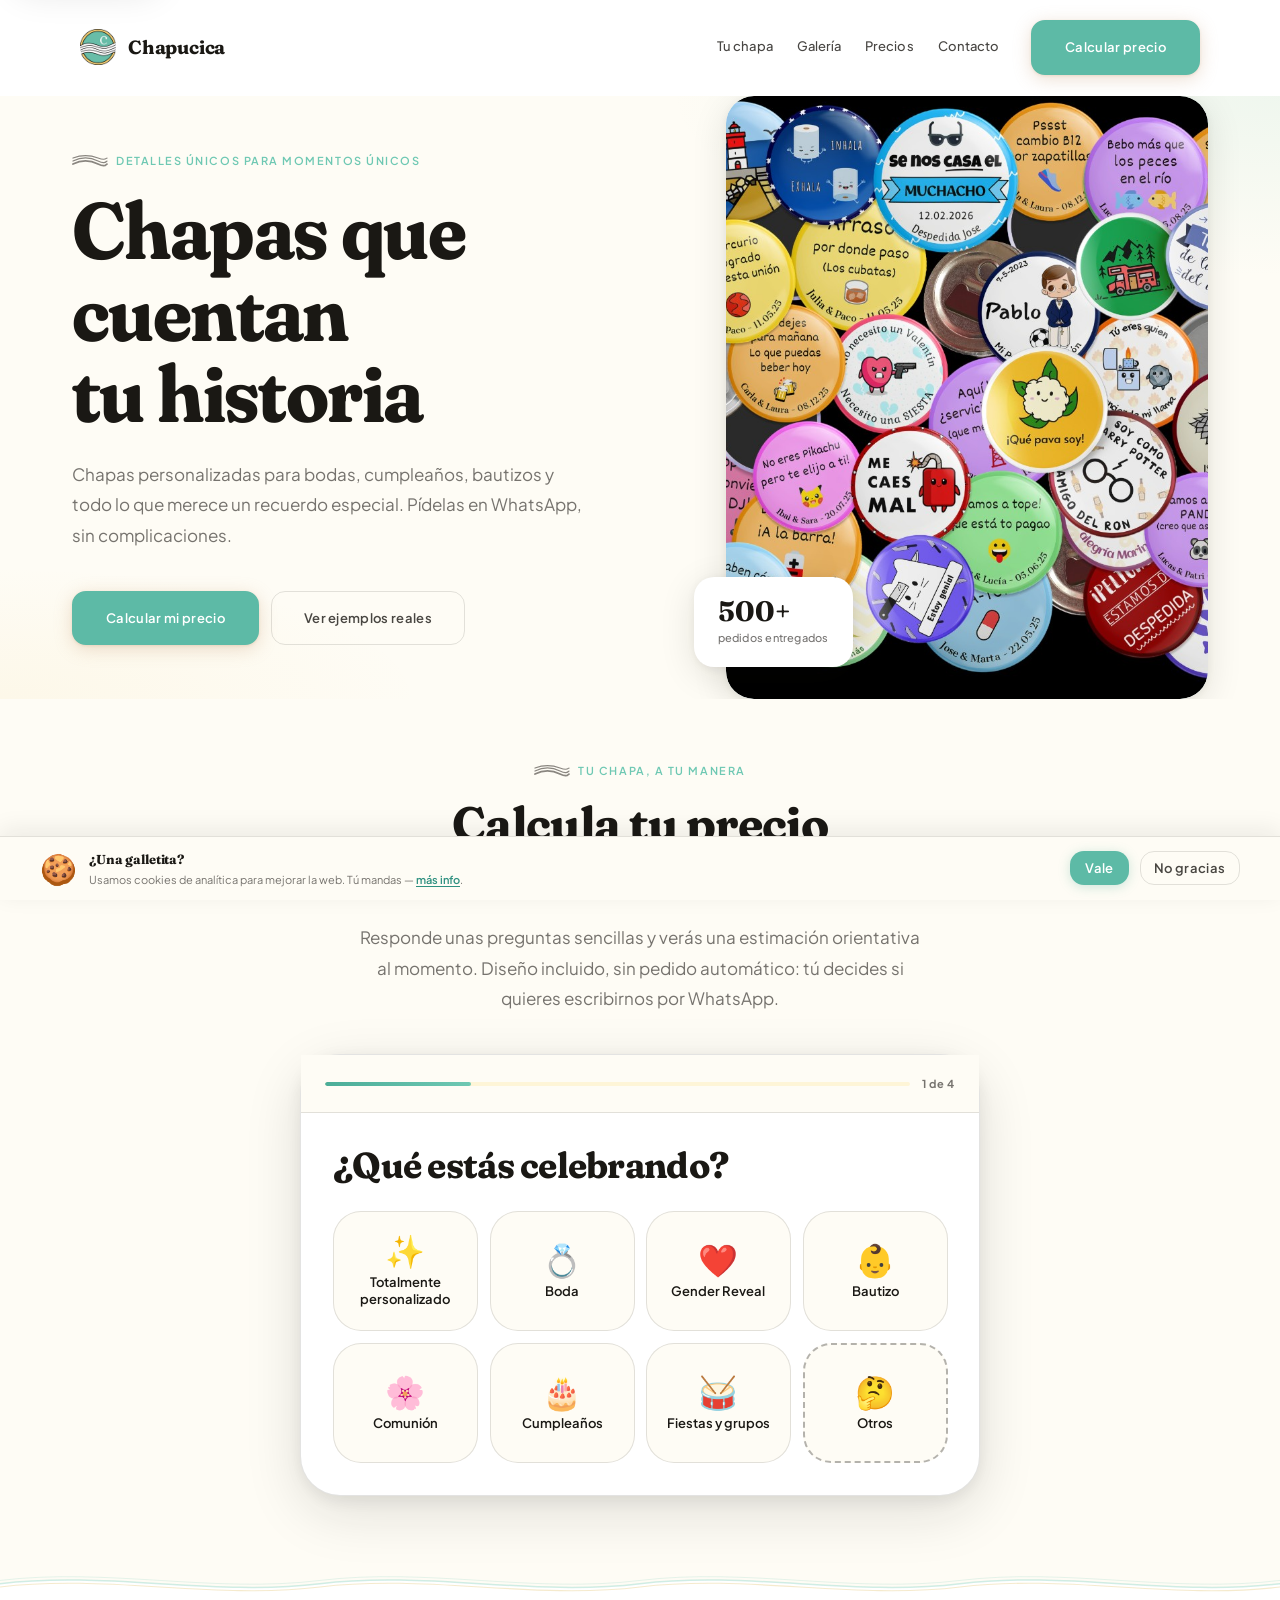
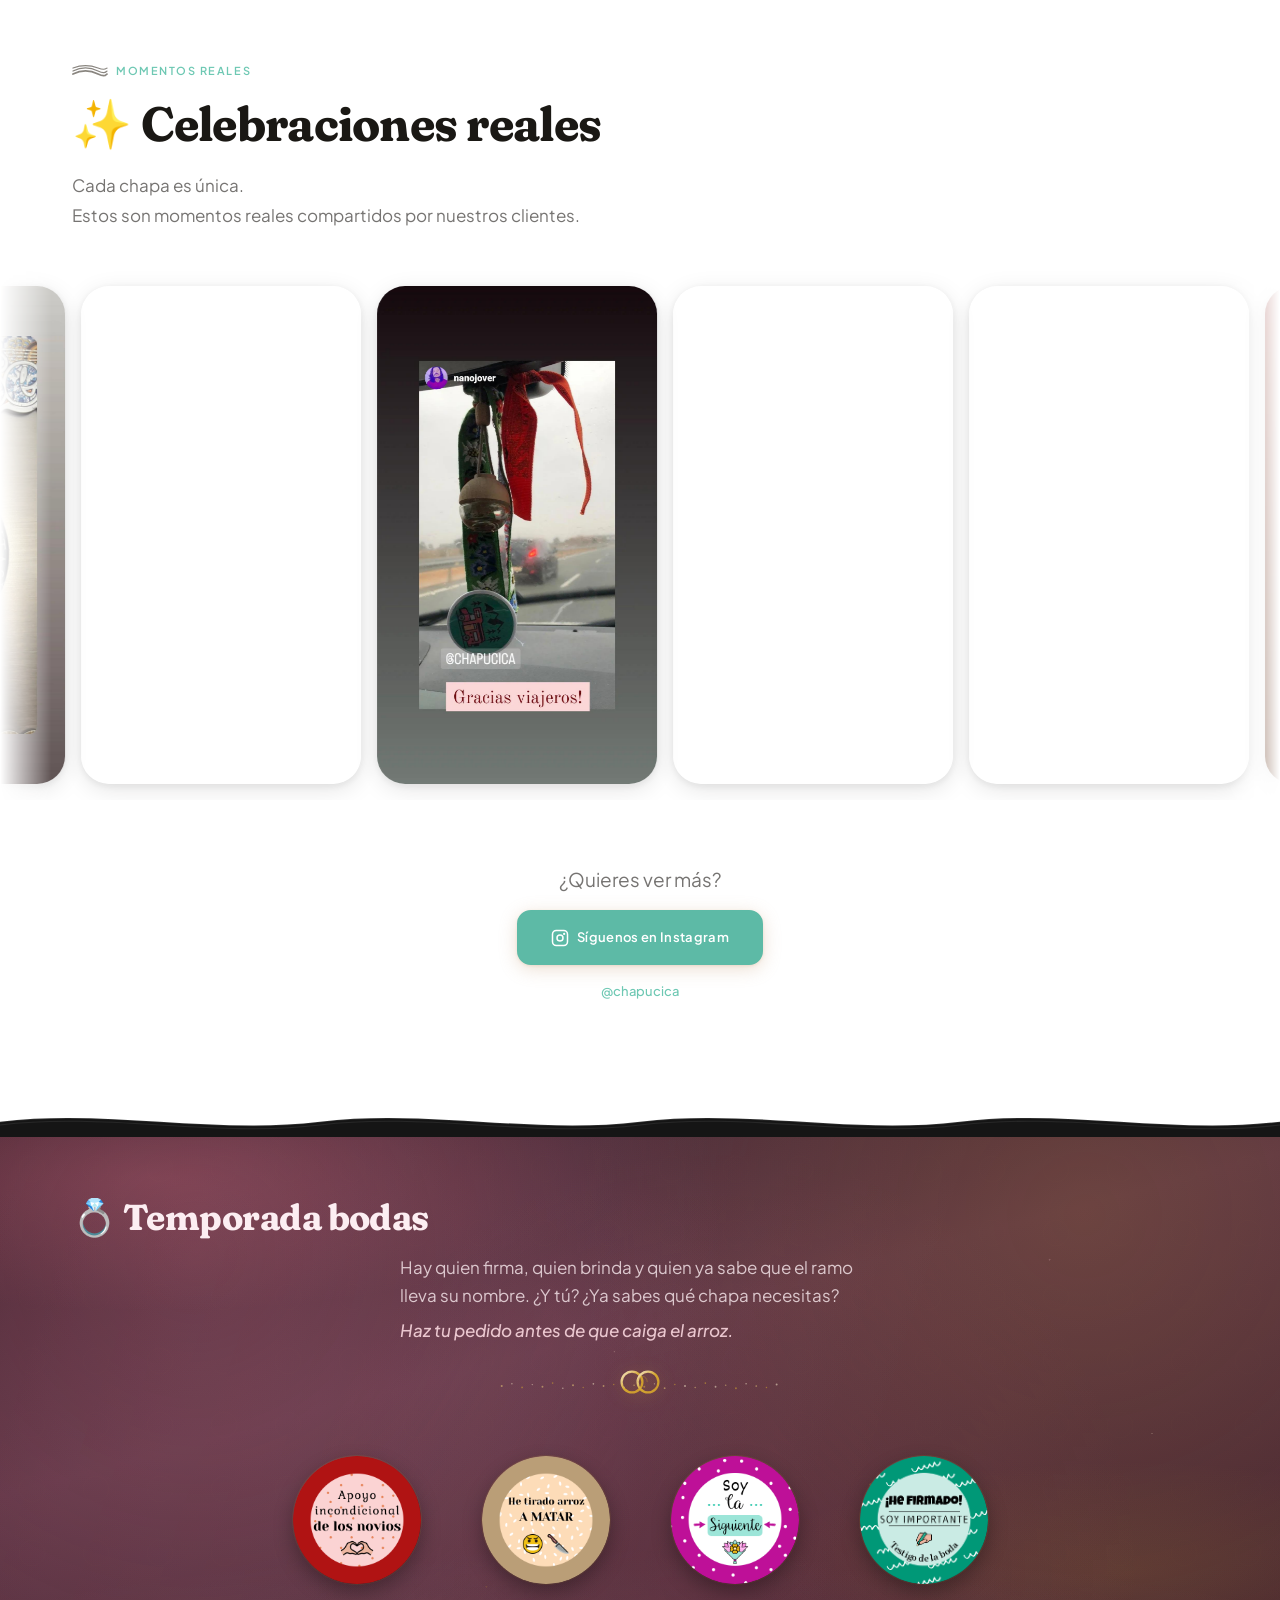
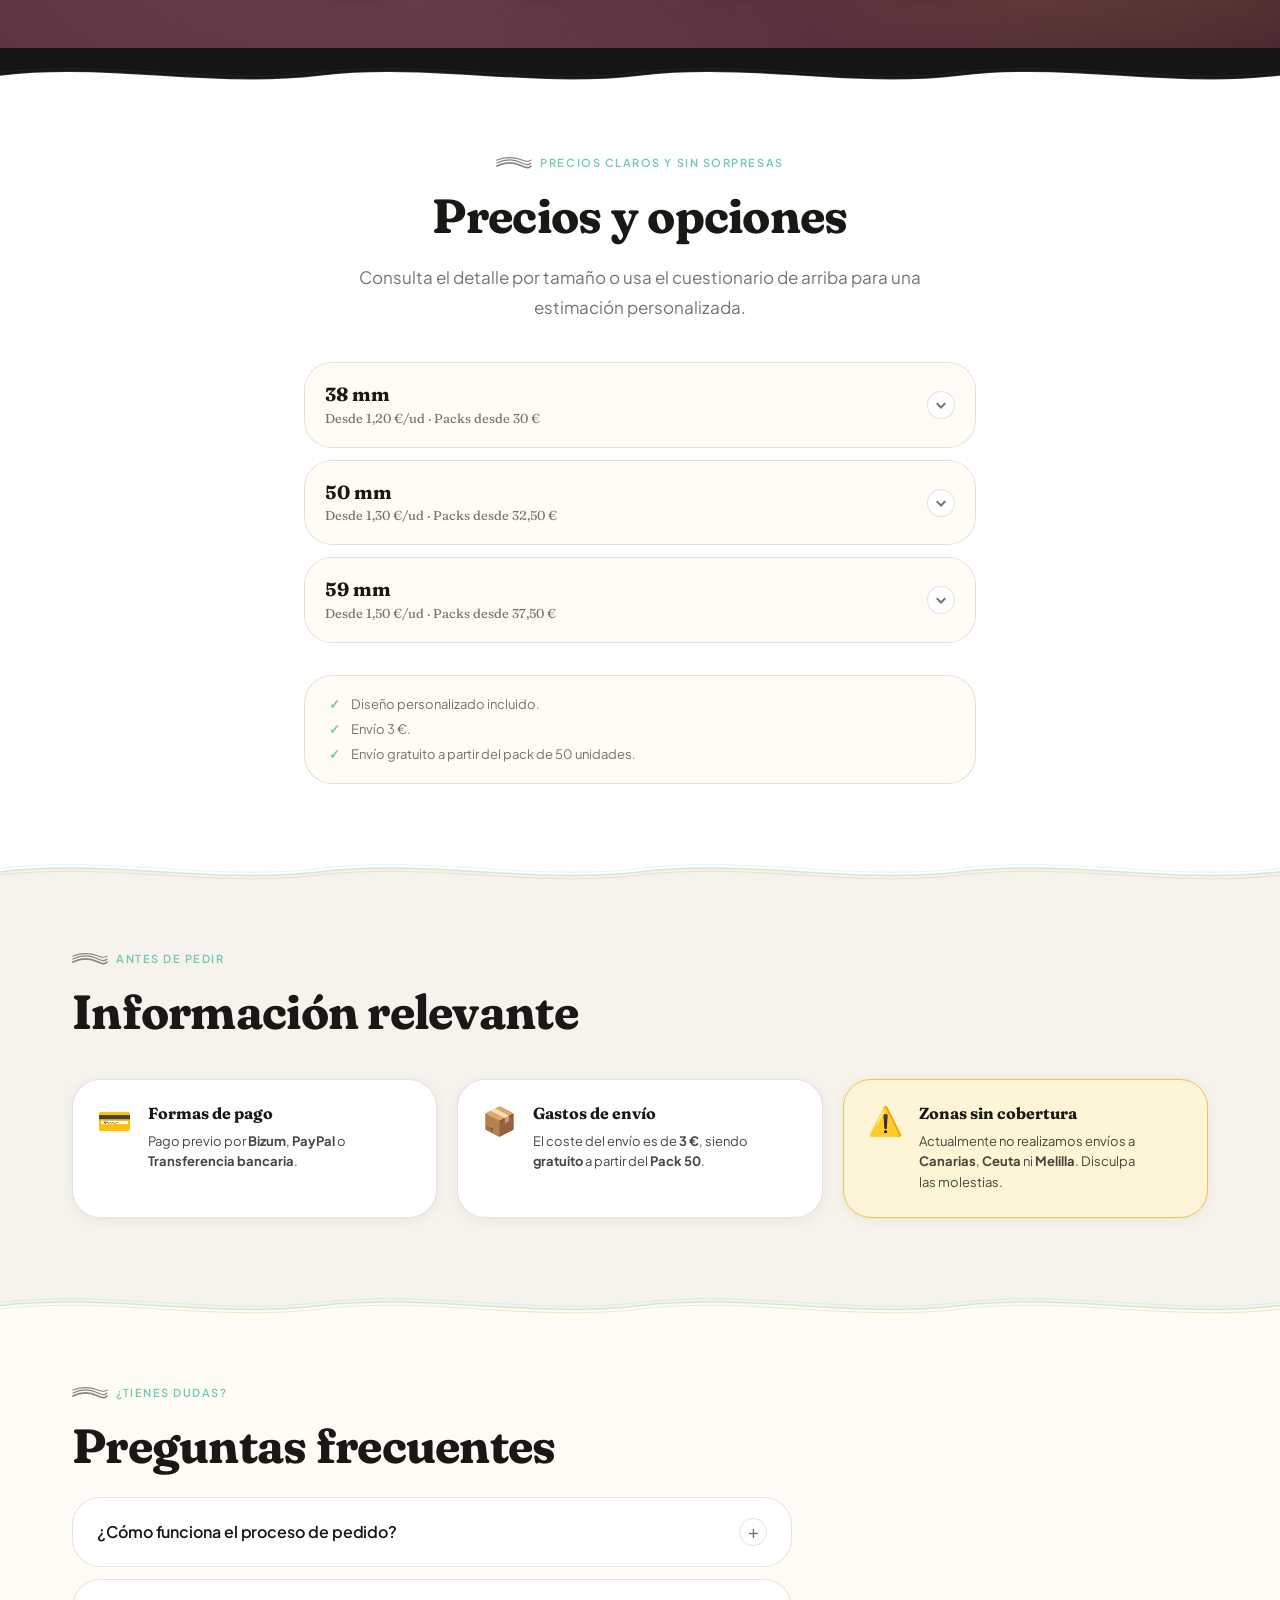
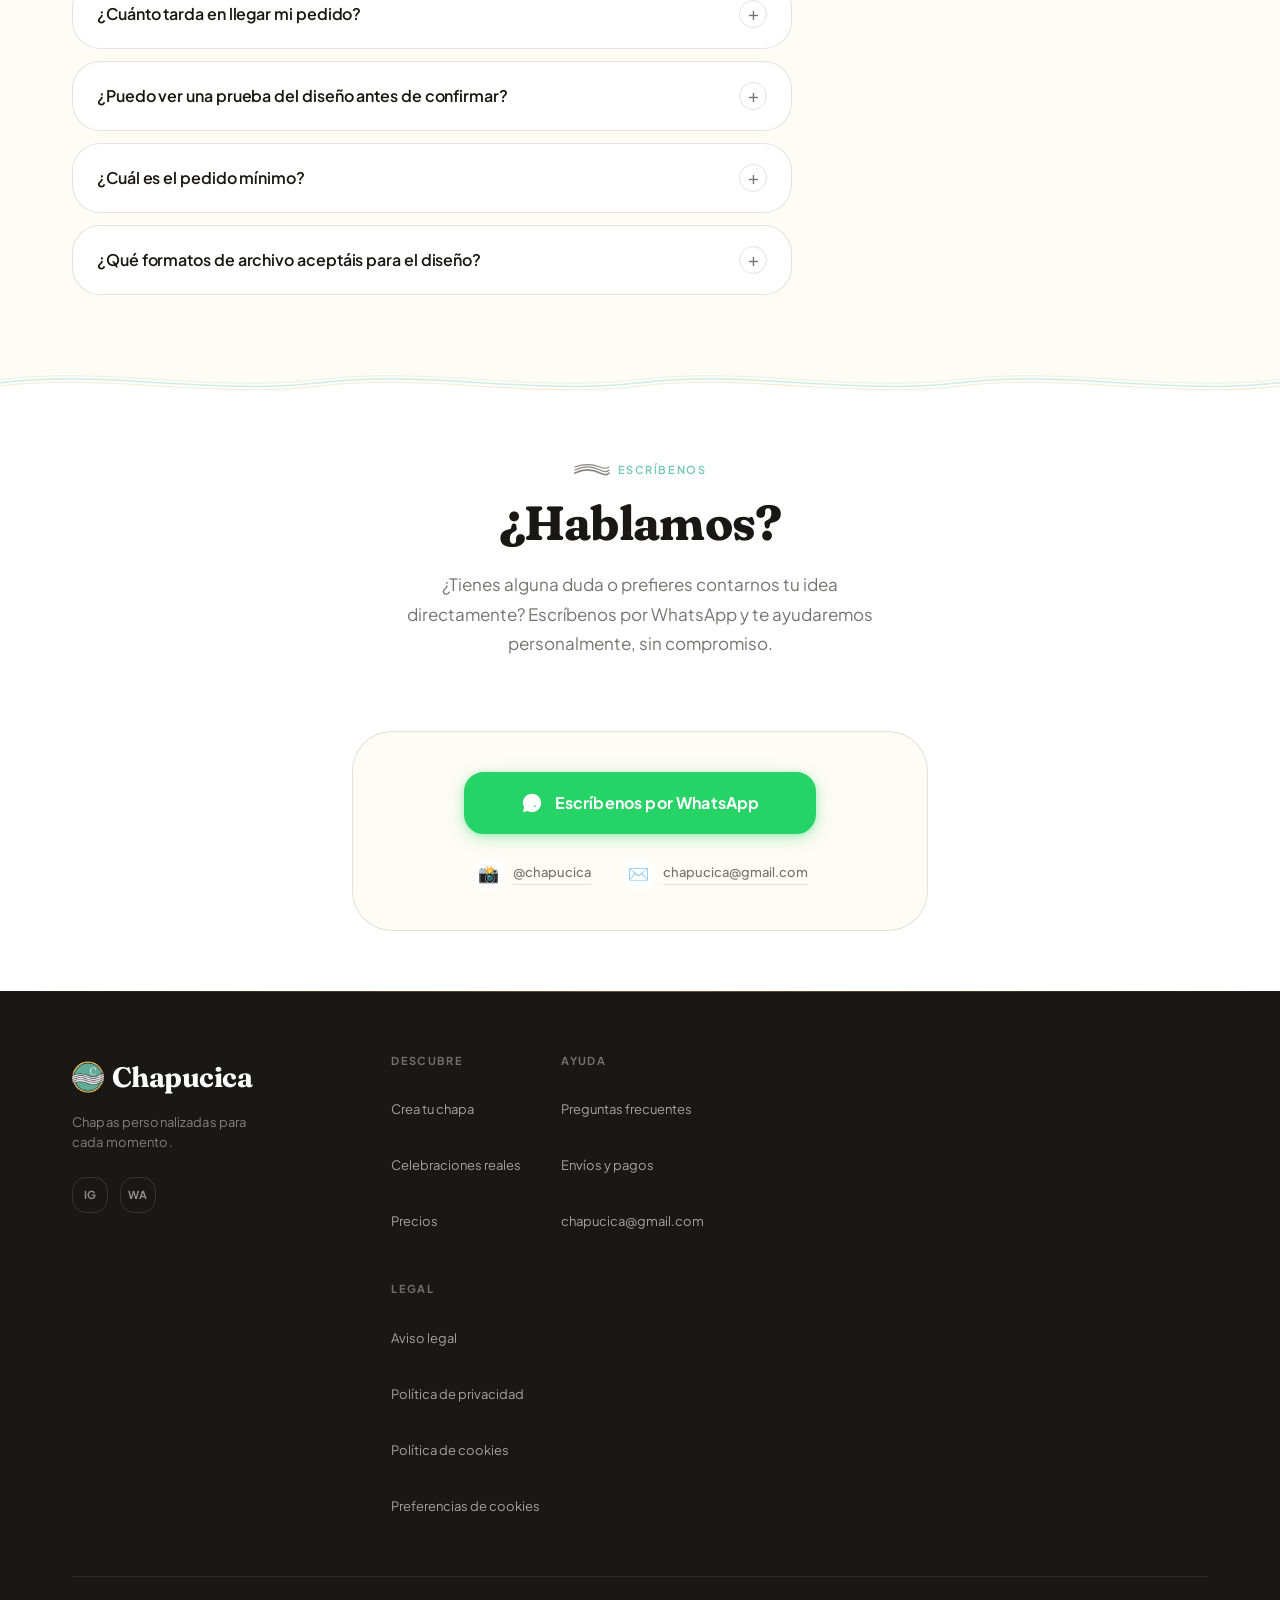
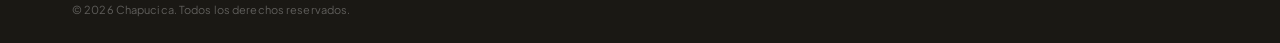
==== commit 8d6597ca: "Añadir cuarta chapa de bodas y compactar proporciones del spotlight. Grid 2×2 en móvil y fila de cua" ====
--- a/index.html
+++ b/index.html
@@ -31,7 +31,7 @@
   <link rel="preconnect" href="https://fonts.gstatic.com" crossorigin />
   <link href="https://fonts.googleapis.com/css2?family=Fraunces:ital,opsz,wght@0,9..144,600;0,9..144,700;0,9..144,800;1,9..144,600&family=Plus+Jakarta+Sans:wght@400;500;600;700&display=swap" rel="stylesheet" />
   <link rel="stylesheet" href="style.css?v=52" />
-  <link rel="stylesheet" href="seasonal/seasonal-themes.css?v=bodas-3" />
+  <link rel="stylesheet" href="seasonal/seasonal-themes.css?v=bodas-4" />
   <script src="cookie-consent.js" charset="UTF-8"></script>
   <script src="analytics.js" charset="UTF-8"></script>
   <script type="application/ld+json">
@@ -867,6 +867,21 @@
               </div>
             </article>
           </li>
+          <li class="spotlight-card">
+            <article class="spotlight-card__inner">
+              <div class="spotlight-card__media">
+                <img
+                  class="spotlight-card__image"
+                  src="assets/spotlight/bodas-04.png"
+                  alt="Chapa personalizada He firmado, testigo de la boda"
+                  width="546"
+                  height="546"
+                  loading="lazy"
+                  decoding="async"
+                />
+              </div>
+            </article>
+          </li>
         </ul>
       </div>
     </section>
--- a/seasonal/seasonal-themes.css
+++ b/seasonal/seasonal-themes.css
@@ -772,6 +772,7 @@
 
 /* ── Bodas · Temporada bodas ── */
 .spotlight--bodas {
+  padding-block: clamp(2rem, 5vw, var(--section-pad-y));
   background:
     radial-gradient(ellipse 70% 50% at 12% 8%, rgba(180, 90, 110, 0.35) 0%, transparent 52%),
     radial-gradient(ellipse 60% 45% at 88% 85%, rgba(212, 167, 48, 0.12) 0%, transparent 48%),
@@ -851,27 +852,48 @@
   z-index: 1;
 }
 
+.spotlight--bodas .spotlight__header {
+  margin-bottom: var(--sp-5);
+}
+
 .spotlight--bodas .spotlight__heading {
   color: #fceef2;
+  font-size: var(--text-2xl);
+  margin-bottom: var(--sp-3);
 }
 
 .spotlight--bodas .spotlight__text {
   color: rgba(252, 238, 242, 0.78);
-  max-width: 36rem;
+  font-size: var(--text-sm);
+  line-height: var(--leading-relaxed);
+  max-width: 30rem;
   margin-inline: auto;
+}
+
+.spotlight--bodas .spotlight__text + .spotlight__text {
+  margin-top: var(--sp-2);
 }
 
 .spotlight--bodas .spotlight__text--accent {
   color: rgba(245, 210, 218, 0.92);
+  font-size: var(--text-sm);
   font-style: italic;
   font-weight: 500;
+}
+
+.spotlight--bodas .spotlight__products {
+  grid-template-columns: repeat(2, minmax(0, 1fr));
+  gap: var(--sp-3) var(--sp-4);
+  max-width: 22rem;
+  margin-inline: auto;
+  padding-inline: var(--container-pad);
 }
 
 .spotlight--bodas .spotlight-card__inner {
   background: transparent;
   border: none;
   box-shadow: none;
-  padding: var(--sp-4) var(--sp-3);
+  padding: var(--sp-1);
 }
 
 .spotlight--bodas .spotlight-card__inner:hover {
@@ -883,7 +905,8 @@
 .spotlight--bodas .spotlight-card__media {
   position: relative;
   isolation: isolate;
-  width: min(100%, 10.5rem);
+  width: min(100%, 6.75rem);
+  margin-inline: auto;
   margin-bottom: 0;
   background: radial-gradient(
     circle at 38% 28%,
@@ -894,8 +917,53 @@
   );
   aspect-ratio: 1 / 1;
   box-shadow:
-    0 10px 28px rgba(0, 0, 0, 0.38),
-    0 0 0 1px rgba(212, 167, 48, 0.14);
+    0 8px 20px rgba(0, 0, 0, 0.32),
+    0 0 0 1px rgba(212, 167, 48, 0.12);
+}
+
+@media (min-width: 640px) {
+  .spotlight--bodas .spotlight__heading {
+    font-size: var(--text-3xl);
+    margin-bottom: var(--sp-4);
+  }
+
+  .spotlight--bodas .spotlight__text,
+  .spotlight--bodas .spotlight__text--accent {
+    font-size: var(--text-md);
+  }
+
+  .spotlight--bodas .spotlight__products {
+    grid-template-columns: repeat(4, minmax(0, 1fr));
+    max-width: 42rem;
+    gap: var(--sp-4);
+    padding-inline: 0;
+  }
+
+  .spotlight--bodas .spotlight-card__media {
+    width: min(100%, 7.5rem);
+  }
+}
+
+@media (min-width: 1024px) {
+  .spotlight--bodas .spotlight__products {
+    max-width: 46rem;
+    gap: var(--sp-5);
+  }
+
+  .spotlight--bodas .spotlight-card__media {
+    width: min(100%, 8rem);
+  }
+}
+
+@media (max-width: 767px) {
+  .spotlight--bodas .spotlight-card__inner {
+    padding: var(--sp-1);
+    border-radius: 0;
+  }
+
+  .spotlight--bodas .spotlight__header {
+    padding-inline: var(--container-pad);
+  }
 }
 
 .spotlight--bodas .spotlight-card__media::after {
@@ -918,6 +986,7 @@
 .spotlight--bodas .spotlight-card:nth-child(1) .spotlight-card__media::after { animation-delay: 0s; }
 .spotlight--bodas .spotlight-card:nth-child(2) .spotlight-card__media::after { animation-delay: 1.8s; }
 .spotlight--bodas .spotlight-card:nth-child(3) .spotlight-card__media::after { animation-delay: 3.6s; }
+.spotlight--bodas .spotlight-card:nth-child(4) .spotlight-card__media::after { animation-delay: 5.4s; }
 
 .spotlight--bodas .spotlight-card__image {
   display: block;
@@ -930,7 +999,11 @@
   box-shadow: none;
 }
 
-/* Escena: anillos + arco dorado + lluvia de arroz y confeti */
+/* Escena: anillos + arco dorado + lluvia de arroz y pétalos */
+.spotlight--bodas .spotlight__scene--celebration {
+  margin-block: var(--sp-3) var(--sp-5);
+}
+
 .spotlight__scene--celebration {
   margin-block: var(--sp-2) var(--sp-6);
   display: flex;
@@ -940,8 +1013,8 @@
 
 .bodas-scene {
   position: relative;
-  width: min(100%, 28rem);
-  height: 5.5rem;
+  width: min(100%, 22rem);
+  height: 4.25rem;
 }
 
 .bodas-scene__trail {
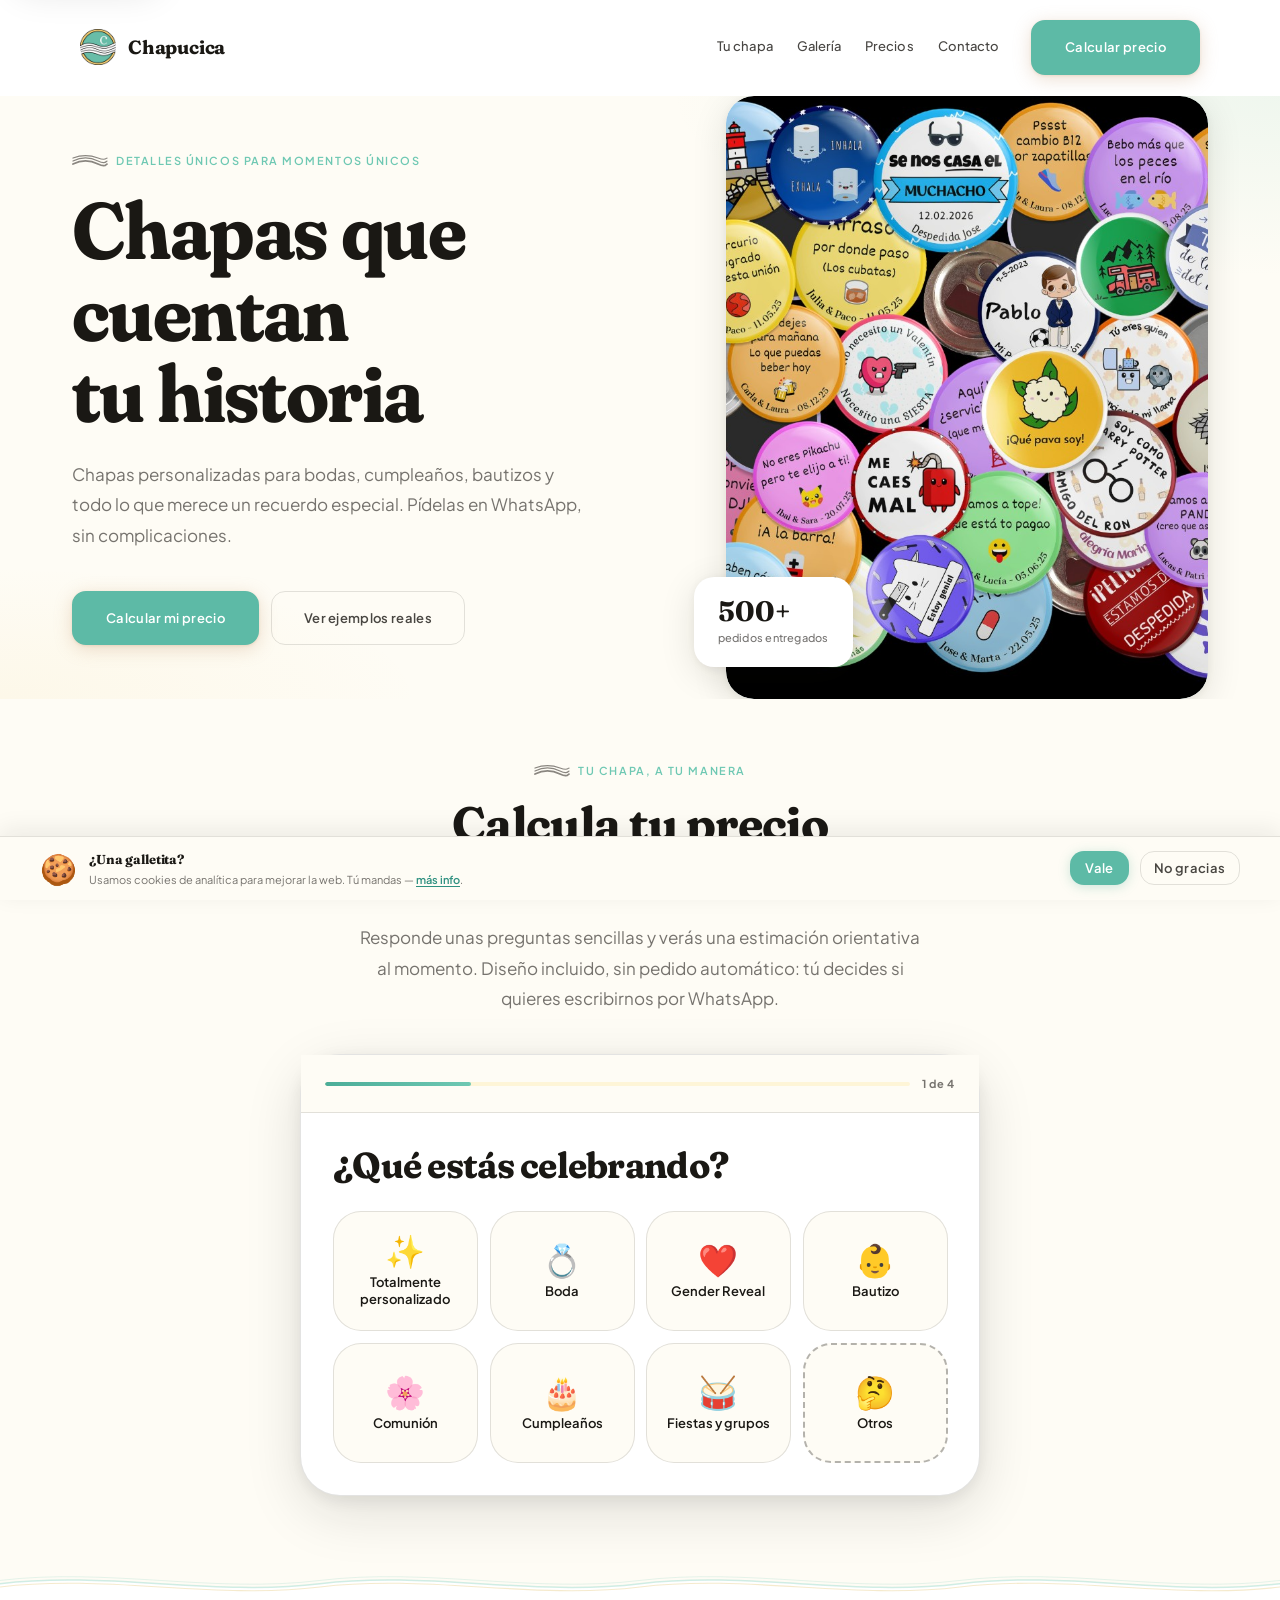
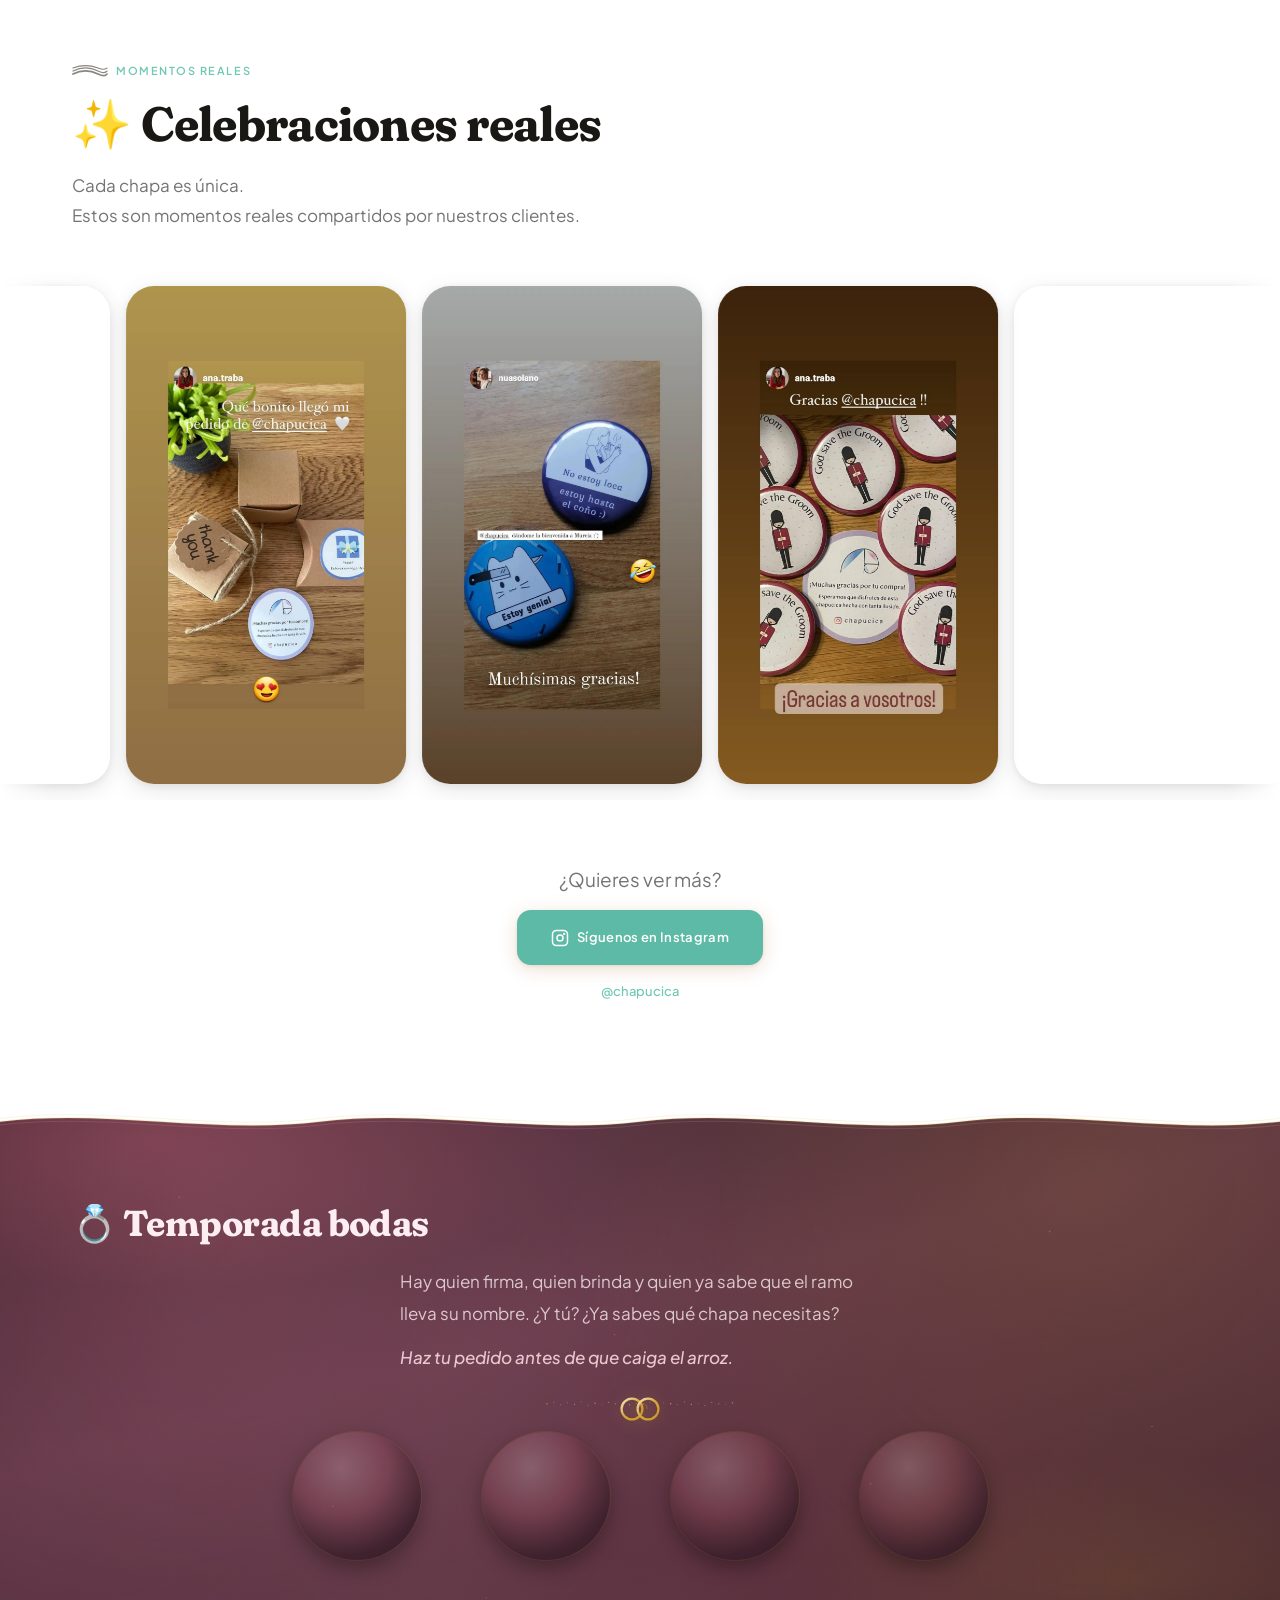
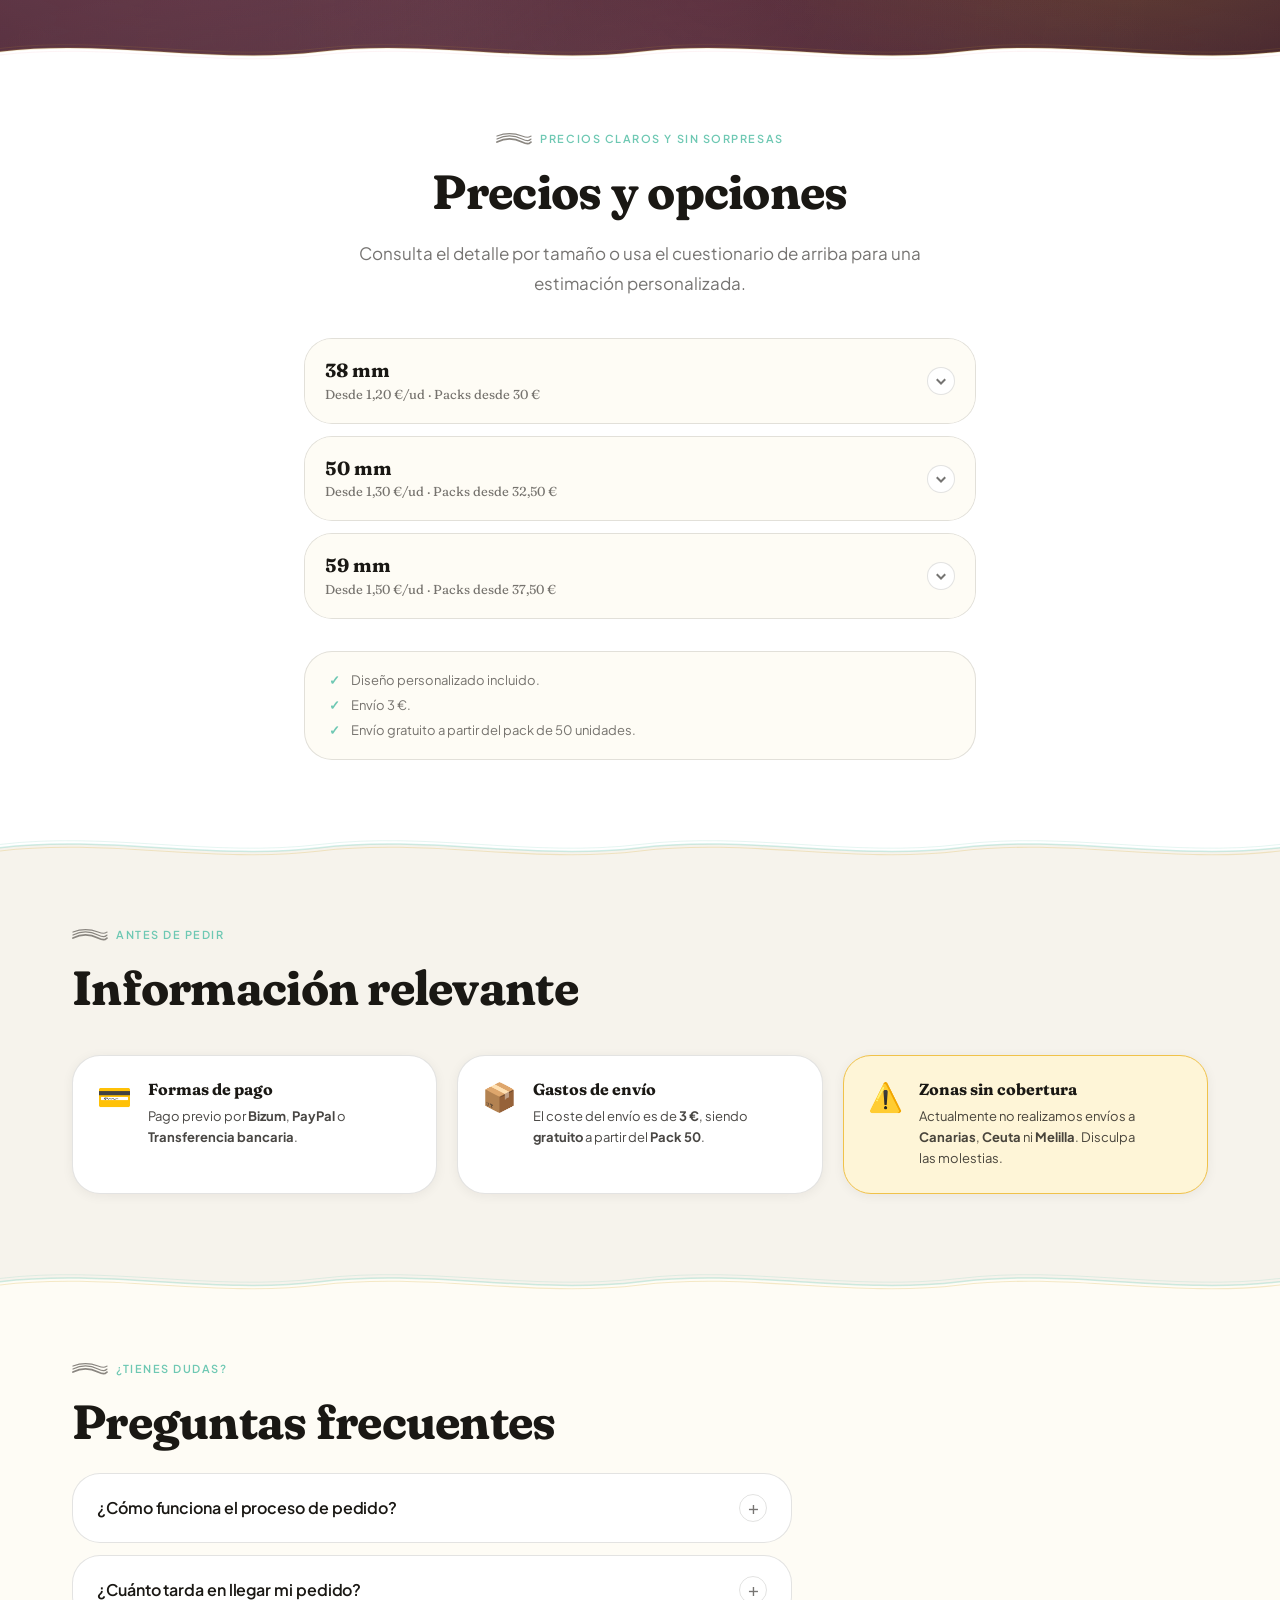
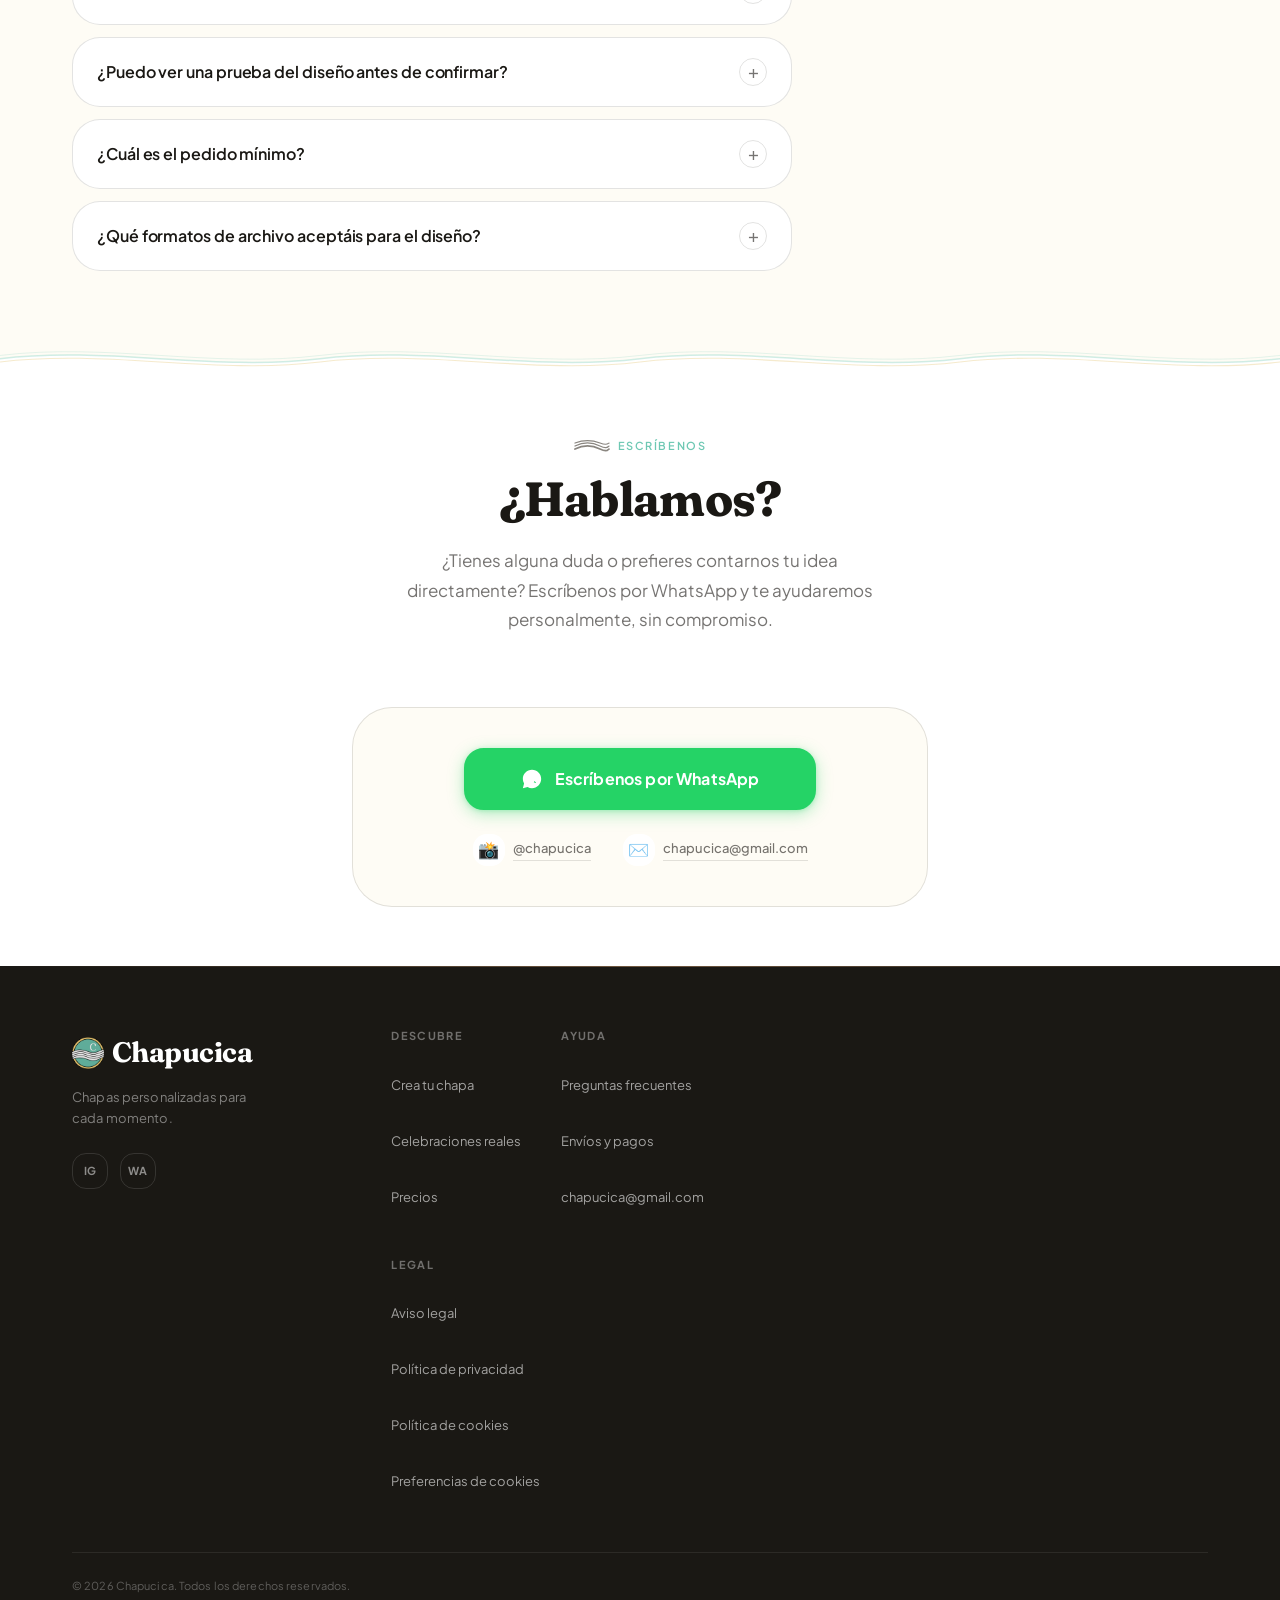
==== commit fb558c35: "Integrar spotlight bodas con ondas como máscara sobre degradado continuo. Envuelve la sección en .bo" ====
--- a/index.html
+++ b/index.html
@@ -31,7 +31,7 @@
   <link rel="preconnect" href="https://fonts.gstatic.com" crossorigin />
   <link href="https://fonts.googleapis.com/css2?family=Fraunces:ital,opsz,wght@0,9..144,600;0,9..144,700;0,9..144,800;1,9..144,600&family=Plus+Jakarta+Sans:wght@400;500;600;700&display=swap" rel="stylesheet" />
   <link rel="stylesheet" href="style.css?v=52" />
-  <link rel="stylesheet" href="seasonal/seasonal-themes.css?v=bodas-4" />
+  <link rel="stylesheet" href="seasonal/seasonal-themes.css?v=bodas-16" />
   <script src="cookie-consent.js" charset="UTF-8"></script>
   <script src="analytics.js" charset="UTF-8"></script>
   <script type="application/ld+json">
@@ -710,33 +710,56 @@
 
     </section>
 
-    <!-- Wave: gallery (white) → spotlight bodas (oscuro) -->
-    <div class="section-wave section-wave--white-dark" aria-hidden="true">
-      <svg viewBox="0 0 1440 54" preserveAspectRatio="none" xmlns="http://www.w3.org/2000/svg" aria-hidden="true">
-        <path class="section-wave__surface" d="M0,34 C120,18 240,50 360,34 C480,18 600,50 720,34 C840,18 960,50 1080,34 C1200,18 1320,50 1440,34 L1440,54 L0,54 Z"/>
-        <path class="section-wave__stroke section-wave__stroke--1" d="M0,34 C120,18 240,50 360,34 C480,18 600,50 720,34 C840,18 960,50 1080,34 C1200,18 1320,50 1440,34" fill="none"/>
-        <path class="section-wave__stroke section-wave__stroke--2" d="M0,38 C120,22 240,54 360,38 C480,22 600,54 720,38 C840,22 960,54 1080,38 C1200,22 1320,54 1440,38" fill="none"/>
-        <path class="section-wave__stroke section-wave__stroke--3" d="M0,30 C120,14 240,46 360,30 C480,14 600,46 720,30 C840,14 960,46 1080,30 C1200,14 1320,46 1440,30" fill="none"/>
-      </svg>
-    </div>
-
-
     <!-- ============================================================
-         SPOTLIGHT — Temporada de bodas
+         SPOTLIGHT — Temporada de bodas (zona + ondas como máscara)
     ============================================================ -->
-    <section
-      class="spotlight spotlight--bodas"
-      id="spotlight"
-      data-campaign="bodas"
-      aria-labelledby="spotlight-heading"
-    >
+    <div class="bodas-zone">
       <div class="spotlight__texture" aria-hidden="true"></div>
       <div class="spotlight__atmosphere bodas-atmosphere" aria-hidden="true">
         <div class="bodas-ambience"></div>
         <div class="bodas-haze"></div>
         <div class="bodas-sparkle"></div>
-      </div>
-
+        <div class="bodas-rice-shower bodas-rice-shower--full">
+          <span class="bodas-faller bodas-faller--rice bodas-faller--s"><svg viewBox="0 0 8 16" aria-hidden="true"><ellipse cx="4" cy="8" rx="2.4" ry="6.8" fill="currentColor"/></svg></span>
+          <span class="bodas-faller bodas-faller--petal"><svg viewBox="0 0 16 16" aria-hidden="true"><path d="M8 1.5c1.8 2.2 4.8 4 4.8 8.8-2.2-.7-3.6-.4-4.8-.4s-2.6-.3-4.8.4C3.2 5.5 6.2 3.7 8 1.5z" fill="currentColor"/></svg></span>
+          <span class="bodas-faller bodas-faller--rice"><svg viewBox="0 0 8 16" aria-hidden="true"><ellipse cx="4" cy="8" rx="2.4" ry="6.8" fill="currentColor"/></svg></span>
+          <span class="bodas-faller bodas-faller--petal bodas-faller--gold"><svg viewBox="0 0 16 16" aria-hidden="true"><path d="M8 2c1.5 2 3.8 3.5 3.8 7.2-1.6-.6-2.8-.3-3.8-.3s-2.2-.3-3.8.3C3.2 5.5 6.5 4 8 2z" fill="currentColor"/></svg></span>
+          <span class="bodas-faller bodas-faller--rice bodas-faller--l"><svg viewBox="0 0 8 16" aria-hidden="true"><ellipse cx="4" cy="8" rx="2.4" ry="6.8" fill="currentColor"/></svg></span>
+          <span class="bodas-faller bodas-faller--rice bodas-faller--s"><svg viewBox="0 0 8 16" aria-hidden="true"><ellipse cx="4" cy="8" rx="2.4" ry="6.8" fill="currentColor"/></svg></span>
+          <span class="bodas-faller bodas-faller--petal bodas-faller--blush"><svg viewBox="0 0 16 16" aria-hidden="true"><path d="M8 1.5c1.8 2.2 4.8 4 4.8 8.8-2.2-.7-3.6-.4-4.8-.4s-2.6-.3-4.8.4C3.2 5.5 6.2 3.7 8 1.5z" fill="currentColor"/></svg></span>
+          <span class="bodas-faller bodas-faller--rice"><svg viewBox="0 0 8 16" aria-hidden="true"><ellipse cx="4" cy="8" rx="2.4" ry="6.8" fill="currentColor"/></svg></span>
+          <span class="bodas-faller bodas-faller--rice bodas-faller--s"><svg viewBox="0 0 8 16" aria-hidden="true"><ellipse cx="4" cy="8" rx="2.4" ry="6.8" fill="currentColor"/></svg></span>
+          <span class="bodas-faller bodas-faller--petal"><svg viewBox="0 0 16 16" aria-hidden="true"><path d="M8 2c1.5 2 3.8 3.5 3.8 7.2-1.6-.6-2.8-.3-3.8-.3s-2.2-.3-3.8.3C3.2 5.5 6.5 4 8 2z" fill="currentColor"/></svg></span>
+          <span class="bodas-faller bodas-faller--rice bodas-faller--l"><svg viewBox="0 0 8 16" aria-hidden="true"><ellipse cx="4" cy="8" rx="2.4" ry="6.8" fill="currentColor"/></svg></span>
+          <span class="bodas-faller bodas-faller--rice"><svg viewBox="0 0 8 16" aria-hidden="true"><ellipse cx="4" cy="8" rx="2.4" ry="6.8" fill="currentColor"/></svg></span>
+          <span class="bodas-faller bodas-faller--petal bodas-faller--gold"><svg viewBox="0 0 16 16" aria-hidden="true"><path d="M8 1.5c1.8 2.2 4.8 4 4.8 8.8-2.2-.7-3.6-.4-4.8-.4s-2.6-.3-4.8.4C3.2 5.5 6.2 3.7 8 1.5z" fill="currentColor"/></svg></span>
+          <span class="bodas-faller bodas-faller--rice bodas-faller--s"><svg viewBox="0 0 8 16" aria-hidden="true"><ellipse cx="4" cy="8" rx="2.4" ry="6.8" fill="currentColor"/></svg></span>
+          <span class="bodas-faller bodas-faller--rice"><svg viewBox="0 0 8 16" aria-hidden="true"><ellipse cx="4" cy="8" rx="2.4" ry="6.8" fill="currentColor"/></svg></span>
+          <span class="bodas-faller bodas-faller--petal bodas-faller--blush"><svg viewBox="0 0 16 16" aria-hidden="true"><path d="M8 2c1.5 2 3.8 3.5 3.8 7.2-1.6-.6-2.8-.3-3.8-.3s-2.2-.3-3.8.3C3.2 5.5 6.5 4 8 2z" fill="currentColor"/></svg></span>
+          <span class="bodas-faller bodas-faller--rice bodas-faller--l"><svg viewBox="0 0 8 16" aria-hidden="true"><ellipse cx="4" cy="8" rx="2.4" ry="6.8" fill="currentColor"/></svg></span>
+          <span class="bodas-faller bodas-faller--rice bodas-faller--s"><svg viewBox="0 0 8 16" aria-hidden="true"><ellipse cx="4" cy="8" rx="2.4" ry="6.8" fill="currentColor"/></svg></span>
+          <span class="bodas-faller bodas-faller--petal"><svg viewBox="0 0 16 16" aria-hidden="true"><path d="M8 1.5c1.8 2.2 4.8 4 4.8 8.8-2.2-.7-3.6-.4-4.8-.4s-2.6-.3-4.8.4C3.2 5.5 6.2 3.7 8 1.5z" fill="currentColor"/></svg></span>
+          <span class="bodas-faller bodas-faller--rice"><svg viewBox="0 0 8 16" aria-hidden="true"><ellipse cx="4" cy="8" rx="2.4" ry="6.8" fill="currentColor"/></svg></span>
+        </div>
+      </div>
+
+      <!-- Wave: gallery (white) → seasonal bodas -->
+      <div class="section-wave section-wave--into-bodas" aria-hidden="true">
+        <svg viewBox="0 0 1440 54" preserveAspectRatio="none" xmlns="http://www.w3.org/2000/svg" aria-hidden="true">
+          <path class="section-wave__cap" d="M0,34 C120,18 240,50 360,34 C480,18 600,50 720,34 C840,18 960,50 1080,34 C1200,18 1320,50 1440,34 L1440,0 L0,0 Z"/>
+          <path class="section-wave__surface" d="M0,34 C120,18 240,50 360,34 C480,18 600,50 720,34 C840,18 960,50 1080,34 C1200,18 1320,50 1440,34 L1440,54 L0,54 Z"/>
+          <path class="section-wave__stroke section-wave__stroke--1" d="M0,34 C120,18 240,50 360,34 C480,18 600,50 720,34 C840,18 960,50 1080,34 C1200,18 1320,50 1440,34" fill="none"/>
+          <path class="section-wave__stroke section-wave__stroke--2" d="M0,38 C120,22 240,54 360,38 C480,22 600,54 720,38 C840,22 960,54 1080,38 C1200,22 1320,54 1440,38" fill="none"/>
+          <path class="section-wave__stroke section-wave__stroke--3" d="M0,30 C120,14 240,46 360,30 C480,14 600,46 720,30 C840,14 960,46 1080,30 C1200,14 1320,46 1440,30" fill="none"/>
+        </svg>
+      </div>
+
+      <section
+        class="spotlight spotlight--bodas"
+        id="spotlight"
+        data-campaign="bodas"
+        aria-labelledby="spotlight-heading"
+      >
       <div class="container spotlight__inner">
         <header class="spotlight__header section-header">
           <h2 class="spotlight__heading" id="spotlight-heading">💍 Temporada bodas</h2>
@@ -796,28 +819,6 @@
               </svg>
             </div>
 
-            <div class="bodas-rice-shower">
-              <span class="bodas-faller bodas-faller--rice bodas-faller--s"><svg viewBox="0 0 8 16" aria-hidden="true"><ellipse cx="4" cy="8" rx="2.4" ry="6.8" fill="currentColor"/></svg></span>
-              <span class="bodas-faller bodas-faller--petal"><svg viewBox="0 0 16 16" aria-hidden="true"><path d="M8 1.5c1.8 2.2 4.8 4 4.8 8.8-2.2-.7-3.6-.4-4.8-.4s-2.6-.3-4.8.4C3.2 5.5 6.2 3.7 8 1.5z" fill="currentColor"/></svg></span>
-              <span class="bodas-faller bodas-faller--rice"><svg viewBox="0 0 8 16" aria-hidden="true"><ellipse cx="4" cy="8" rx="2.4" ry="6.8" fill="currentColor"/></svg></span>
-              <span class="bodas-faller bodas-faller--petal bodas-faller--gold"><svg viewBox="0 0 16 16" aria-hidden="true"><path d="M8 2c1.5 2 3.8 3.5 3.8 7.2-1.6-.6-2.8-.3-3.8-.3s-2.2-.3-3.8.3C3.2 5.5 6.5 4 8 2z" fill="currentColor"/></svg></span>
-              <span class="bodas-faller bodas-faller--rice bodas-faller--l"><svg viewBox="0 0 8 16" aria-hidden="true"><ellipse cx="4" cy="8" rx="2.4" ry="6.8" fill="currentColor"/></svg></span>
-              <span class="bodas-faller bodas-faller--rice bodas-faller--s"><svg viewBox="0 0 8 16" aria-hidden="true"><ellipse cx="4" cy="8" rx="2.4" ry="6.8" fill="currentColor"/></svg></span>
-              <span class="bodas-faller bodas-faller--petal bodas-faller--blush"><svg viewBox="0 0 16 16" aria-hidden="true"><path d="M8 1.5c1.8 2.2 4.8 4 4.8 8.8-2.2-.7-3.6-.4-4.8-.4s-2.6-.3-4.8.4C3.2 5.5 6.2 3.7 8 1.5z" fill="currentColor"/></svg></span>
-              <span class="bodas-faller bodas-faller--rice"><svg viewBox="0 0 8 16" aria-hidden="true"><ellipse cx="4" cy="8" rx="2.4" ry="6.8" fill="currentColor"/></svg></span>
-              <span class="bodas-faller bodas-faller--rice bodas-faller--s"><svg viewBox="0 0 8 16" aria-hidden="true"><ellipse cx="4" cy="8" rx="2.4" ry="6.8" fill="currentColor"/></svg></span>
-              <span class="bodas-faller bodas-faller--petal"><svg viewBox="0 0 16 16" aria-hidden="true"><path d="M8 2c1.5 2 3.8 3.5 3.8 7.2-1.6-.6-2.8-.3-3.8-.3s-2.2-.3-3.8.3C3.2 5.5 6.5 4 8 2z" fill="currentColor"/></svg></span>
-              <span class="bodas-faller bodas-faller--rice bodas-faller--l"><svg viewBox="0 0 8 16" aria-hidden="true"><ellipse cx="4" cy="8" rx="2.4" ry="6.8" fill="currentColor"/></svg></span>
-              <span class="bodas-faller bodas-faller--rice"><svg viewBox="0 0 8 16" aria-hidden="true"><ellipse cx="4" cy="8" rx="2.4" ry="6.8" fill="currentColor"/></svg></span>
-              <span class="bodas-faller bodas-faller--petal bodas-faller--gold"><svg viewBox="0 0 16 16" aria-hidden="true"><path d="M8 1.5c1.8 2.2 4.8 4 4.8 8.8-2.2-.7-3.6-.4-4.8-.4s-2.6-.3-4.8.4C3.2 5.5 6.2 3.7 8 1.5z" fill="currentColor"/></svg></span>
-              <span class="bodas-faller bodas-faller--rice bodas-faller--s"><svg viewBox="0 0 8 16" aria-hidden="true"><ellipse cx="4" cy="8" rx="2.4" ry="6.8" fill="currentColor"/></svg></span>
-              <span class="bodas-faller bodas-faller--rice"><svg viewBox="0 0 8 16" aria-hidden="true"><ellipse cx="4" cy="8" rx="2.4" ry="6.8" fill="currentColor"/></svg></span>
-              <span class="bodas-faller bodas-faller--petal bodas-faller--blush"><svg viewBox="0 0 16 16" aria-hidden="true"><path d="M8 2c1.5 2 3.8 3.5 3.8 7.2-1.6-.6-2.8-.3-3.8-.3s-2.2-.3-3.8.3C3.2 5.5 6.5 4 8 2z" fill="currentColor"/></svg></span>
-              <span class="bodas-faller bodas-faller--rice bodas-faller--l"><svg viewBox="0 0 8 16" aria-hidden="true"><ellipse cx="4" cy="8" rx="2.4" ry="6.8" fill="currentColor"/></svg></span>
-              <span class="bodas-faller bodas-faller--rice bodas-faller--s"><svg viewBox="0 0 8 16" aria-hidden="true"><ellipse cx="4" cy="8" rx="2.4" ry="6.8" fill="currentColor"/></svg></span>
-              <span class="bodas-faller bodas-faller--petal"><svg viewBox="0 0 16 16" aria-hidden="true"><path d="M8 1.5c1.8 2.2 4.8 4 4.8 8.8-2.2-.7-3.6-.4-4.8-.4s-2.6-.3-4.8.4C3.2 5.5 6.2 3.7 8 1.5z" fill="currentColor"/></svg></span>
-              <span class="bodas-faller bodas-faller--rice"><svg viewBox="0 0 8 16" aria-hidden="true"><ellipse cx="4" cy="8" rx="2.4" ry="6.8" fill="currentColor"/></svg></span>
-            </div>
           </div>
         </div>
 
@@ -884,16 +885,17 @@
           </li>
         </ul>
       </div>
-    </section>
-
-    <!-- Wave: spotlight bodas (oscuro) → pricing (white) -->
-    <div class="section-wave section-wave--dark-white" aria-hidden="true">
-      <svg viewBox="0 0 1440 54" preserveAspectRatio="none" xmlns="http://www.w3.org/2000/svg" aria-hidden="true">
-        <path class="section-wave__surface" d="M0,34 C120,18 240,50 360,34 C480,18 600,50 720,34 C840,18 960,50 1080,34 C1200,18 1320,50 1440,34 L1440,54 L0,54 Z"/>
-        <path class="section-wave__stroke section-wave__stroke--1" d="M0,34 C120,18 240,50 360,34 C480,18 600,50 720,34 C840,18 960,50 1080,34 C1200,18 1320,50 1440,34" fill="none"/>
-        <path class="section-wave__stroke section-wave__stroke--2" d="M0,38 C120,22 240,54 360,38 C480,22 600,54 720,38 C840,22 960,54 1080,38 C1200,22 1320,54 1440,38" fill="none"/>
-        <path class="section-wave__stroke section-wave__stroke--3" d="M0,30 C120,14 240,46 360,30 C480,14 600,46 720,30 C840,14 960,46 1080,30 C1200,14 1320,46 1440,30" fill="none"/>
-      </svg>
+      </section>
+
+      <!-- Wave: seasonal bodas → pricing (white) -->
+      <div class="section-wave section-wave--from-bodas" aria-hidden="true">
+        <svg viewBox="0 0 1440 54" preserveAspectRatio="none" xmlns="http://www.w3.org/2000/svg" aria-hidden="true">
+          <path class="section-wave__surface" d="M0,34 C120,18 240,50 360,34 C480,18 600,50 720,34 C840,18 960,50 1080,34 C1200,18 1320,50 1440,34 L1440,54 L0,54 Z"/>
+          <path class="section-wave__stroke section-wave__stroke--1" d="M0,34 C120,18 240,50 360,34 C480,18 600,50 720,34 C840,18 960,50 1080,34 C1200,18 1320,50 1440,34" fill="none"/>
+          <path class="section-wave__stroke section-wave__stroke--2" d="M0,38 C120,22 240,54 360,38 C480,22 600,54 720,38 C840,22 960,54 1080,38 C1200,22 1320,54 1440,38" fill="none"/>
+          <path class="section-wave__stroke section-wave__stroke--3" d="M0,30 C120,14 240,46 360,30 C480,14 600,46 720,30 C840,14 960,46 1080,30 C1200,14 1320,46 1440,30" fill="none"/>
+        </svg>
+      </div>
     </div>
 
 
@@ -1224,8 +1226,8 @@
             </dt>
             <dd class="faq__answer" id="faq-answer-5" hidden>
               <p>
-                Aceptamos PNG, JPG, PDF, SVG o AI. Si no tienes archivo, no te preocupes
-                pero podemos diseñar la chapa desde cero.
+                Aceptamos PNG, JPG, PDF, SVG o AI. Si no tienes archivo, no te preocupes:
+                podemos diseñar la chapa desde cero.
                 Para que el archivo no pierda calidad, preferimos que nos lo envíes directamente a
                 <a href="mailto:chapucica@gmail.com">chapucica@gmail.com</a>.
               </p>
--- a/seasonal/seasonal-themes.css
+++ b/seasonal/seasonal-themes.css
@@ -771,23 +771,84 @@
 }
 
 /* ── Bodas · Temporada bodas ── */
-.spotlight--bodas {
-  padding-block: clamp(2rem, 5vw, var(--section-pad-y));
-  background:
+/*
+ * Dos capas:
+ * 1) .bodas-zone — pintura (degradado seasonal en toda la zona)
+ * 2) .section-wave — máscara/borde (blanco hacia web; trazos; sin bloque burdeos plano)
+ */
+.bodas-zone {
+  position: relative;
+  isolation: isolate;
+  overflow: hidden;
+  color: #fceef2;
+  background-color: #452530;
+  background-image:
     radial-gradient(ellipse 70% 50% at 12% 8%, rgba(180, 90, 110, 0.35) 0%, transparent 52%),
     radial-gradient(ellipse 60% 45% at 88% 85%, rgba(212, 167, 48, 0.12) 0%, transparent 48%),
     linear-gradient(165deg, #3a1f2a 0%, #5c3444 42%, #452530 100%);
-  color: #fceef2;
-  overflow: hidden;
-  isolation: isolate;
-}
-
-.spotlight--bodas .spotlight__atmosphere {
+}
+
+.bodas-zone .spotlight__texture {
+  z-index: 0;
+  opacity: 0.1;
+  background-image: url("data:image/svg+xml,%3Csvg width='80' height='80' xmlns='http://www.w3.org/2000/svg'%3E%3Ccircle cx='40' cy='40' r='16' fill='none' stroke='%23d4a730' stroke-width='1' opacity='.1'/%3E%3C/svg%3E");
+  background-size: 64px 64px;
+}
+
+.bodas-zone .spotlight__atmosphere {
   position: absolute;
   inset: 0;
   pointer-events: none;
   z-index: 0;
   overflow: hidden;
+}
+
+.bodas-zone .section-wave {
+  position: relative;
+  z-index: 1;
+}
+
+.bodas-zone .section-wave--into-bodas {
+  --wave-bg-top: transparent;
+  --wave-bg-bottom: transparent;
+  background-color: transparent;
+}
+
+.bodas-zone .section-wave--into-bodas .section-wave__cap {
+  fill: var(--c-white);
+}
+
+.bodas-zone .section-wave--into-bodas .section-wave__surface {
+  fill: transparent;
+}
+
+.bodas-zone .section-wave--from-bodas {
+  --wave-bg-top: transparent;
+  --wave-bg-bottom: var(--c-white);
+  background-color: transparent;
+}
+
+.bodas-zone .section-wave--into-bodas .section-wave__stroke--1,
+.bodas-zone .section-wave--from-bodas .section-wave__stroke--1 {
+  stroke: rgba(212, 167, 48, 0.22);
+}
+
+.bodas-zone .section-wave--into-bodas .section-wave__stroke--2,
+.bodas-zone .section-wave--from-bodas .section-wave__stroke--2 {
+  stroke: rgba(240, 180, 195, 0.16);
+}
+
+.bodas-zone .section-wave--into-bodas .section-wave__stroke--3,
+.bodas-zone .section-wave--from-bodas .section-wave__stroke--3 {
+  stroke: rgba(212, 167, 48, 0.12);
+}
+
+.spotlight--bodas {
+  position: relative;
+  z-index: 1;
+  padding-block: clamp(2rem, 5vw, var(--section-pad-y));
+  background: none;
+  overflow: visible;
 }
 
 .bodas-ambience {
@@ -841,12 +902,6 @@
   100% { transform: translateY(-8px); }
 }
 
-.spotlight--bodas .spotlight__texture {
-  opacity: 0.1;
-  background-image: url("data:image/svg+xml,%3Csvg width='80' height='80' xmlns='http://www.w3.org/2000/svg'%3E%3Ccircle cx='40' cy='40' r='16' fill='none' stroke='%23d4a730' stroke-width='1' opacity='.1'/%3E%3C/svg%3E");
-  background-size: 64px 64px;
-}
-
 .spotlight--bodas .spotlight__inner {
   position: relative;
   z-index: 1;
@@ -859,24 +914,26 @@
 .spotlight--bodas .spotlight__heading {
   color: #fceef2;
   font-size: var(--text-2xl);
+  line-height: 1.45;
   margin-bottom: var(--sp-3);
 }
 
 .spotlight--bodas .spotlight__text {
   color: rgba(252, 238, 242, 0.78);
   font-size: var(--text-sm);
-  line-height: var(--leading-relaxed);
+  line-height: 1.9;
   max-width: 30rem;
   margin-inline: auto;
 }
 
 .spotlight--bodas .spotlight__text + .spotlight__text {
-  margin-top: var(--sp-2);
+  margin-top: var(--sp-3);
 }
 
 .spotlight--bodas .spotlight__text--accent {
   color: rgba(245, 210, 218, 0.92);
   font-size: var(--text-sm);
+  line-height: 1.85;
   font-style: italic;
   font-weight: 500;
 }
@@ -886,6 +943,7 @@
   gap: var(--sp-3) var(--sp-4);
   max-width: 22rem;
   margin-inline: auto;
+  margin-top: 0.15rem;
   padding-inline: var(--container-pad);
 }
 
@@ -999,9 +1057,21 @@
   box-shadow: none;
 }
 
-/* Escena: anillos + arco dorado + lluvia de arroz y pétalos */
+/* Escena: anillos + arco dorado (lluvia en todo el contenedor) */
 .spotlight--bodas .spotlight__scene--celebration {
-  margin-block: var(--sp-3) var(--sp-5);
+  margin-block: var(--sp-2) 0;
+}
+
+@media (min-width: 768px) {
+  .spotlight--bodas .spotlight__scene--celebration {
+    margin-block: var(--sp-2) 0;
+  }
+}
+
+@media (max-width: 767px) {
+  .spotlight--bodas .spotlight__scene--celebration {
+    margin-block: var(--sp-2) 0;
+  }
 }
 
 .spotlight__scene--celebration {
@@ -1013,17 +1083,17 @@
 
 .bodas-scene {
   position: relative;
-  width: min(100%, 22rem);
-  height: 4.25rem;
+  width: min(100%, 20rem);
+  height: 2rem;
 }
 
 .bodas-scene__trail {
   position: absolute;
   left: 4%;
   right: 4%;
-  top: 0.35rem;
+  top: 0;
   width: 92%;
-  height: 2rem;
+  height: 1.35rem;
   opacity: 0.55;
   pointer-events: none;
 }
@@ -1031,7 +1101,7 @@
 .bodas-scene__emblem {
   position: absolute;
   left: 50%;
-  top: 0.15rem;
+  bottom: 0;
   width: 3.25rem;
   height: 2rem;
   margin-left: -1.625rem;
@@ -1045,26 +1115,31 @@
   50% { transform: translateY(-0.22rem); }
 }
 
-.bodas-rice-shower {
-  position: absolute;
-  left: 0;
-  right: 0;
-  bottom: 0;
-  height: 4.25rem;
+.bodas-rice-shower--full {
+  position: absolute;
+  inset: 0;
   overflow: hidden;
-  mask-image: linear-gradient(to bottom, transparent, #000 8%, #000 92%, transparent);
+  pointer-events: none;
+  z-index: 1;
+  mask-image: linear-gradient(
+    to bottom,
+    transparent 0%,
+    #000 5%,
+    #000 95%,
+    transparent 100%
+  );
 }
 
 .bodas-faller {
   position: absolute;
-  top: -0.85rem;
+  top: -4%;
   left: var(--fall-x, 50%);
   opacity: 0;
   color: #f5ead8;
   filter: drop-shadow(0 0 1px rgba(245, 234, 216, 0.35));
   animation: bodas-faller-drop var(--fall-duration, 2.8s) linear infinite;
   animation-delay: var(--fall-delay, 0s);
-  will-change: transform, opacity;
+  will-change: top, transform, opacity;
 }
 
 .bodas-faller svg {
@@ -1103,34 +1178,28 @@
 
 @keyframes bodas-faller-drop {
   0% {
-    transform: translateY(0) translateX(0) rotate(0deg);
+    top: -4%;
+    transform: translateX(0) rotate(0deg);
     opacity: 0;
   }
-  8% { opacity: 0.88; }
-  92% { opacity: 0.42; }
+  8% { opacity: 0.82; }
+  92% { opacity: 0.38; }
   100% {
-    transform: translateY(4.5rem) translateX(var(--fall-drift, 0.3rem)) rotate(var(--fall-rot, 25deg));
+    top: 104%;
+    transform: translateX(var(--fall-drift, 0.3rem)) rotate(var(--fall-rot, 25deg));
     opacity: 0;
   }
 }
 
 @media (max-width: 480px) {
   .bodas-scene {
-    width: min(100%, 21rem);
-    height: 4.75rem;
+    width: min(100%, 18rem);
+    height: 1.85rem;
   }
 
   .bodas-scene__emblem {
     width: 2.75rem;
     margin-left: -1.375rem;
-  }
-
-  .bodas-rice-shower {
-    height: 3.5rem;
-  }
-
-  @keyframes bodas-faller-drop {
-    100% { transform: translateY(3.75rem) translateX(var(--fall-drift, 0.3rem)) rotate(var(--fall-rot, 25deg)); }
   }
 }
 
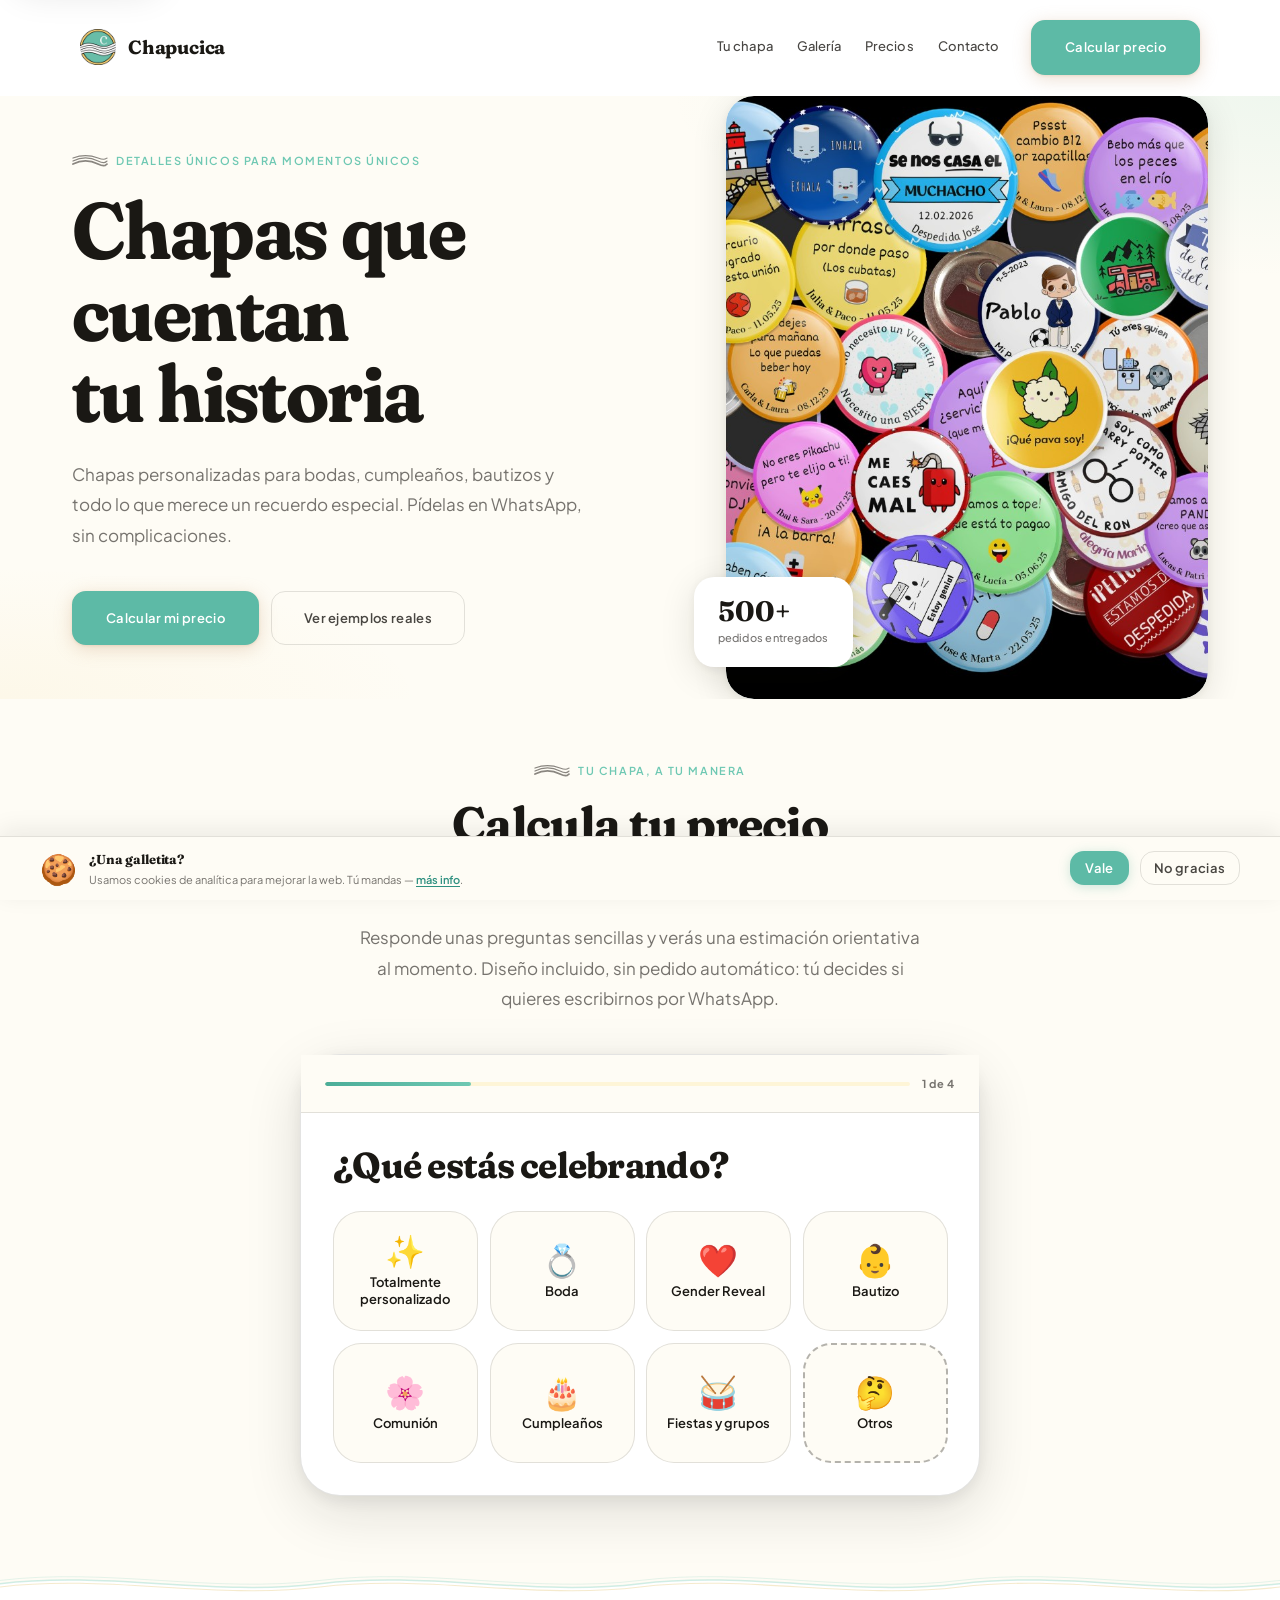
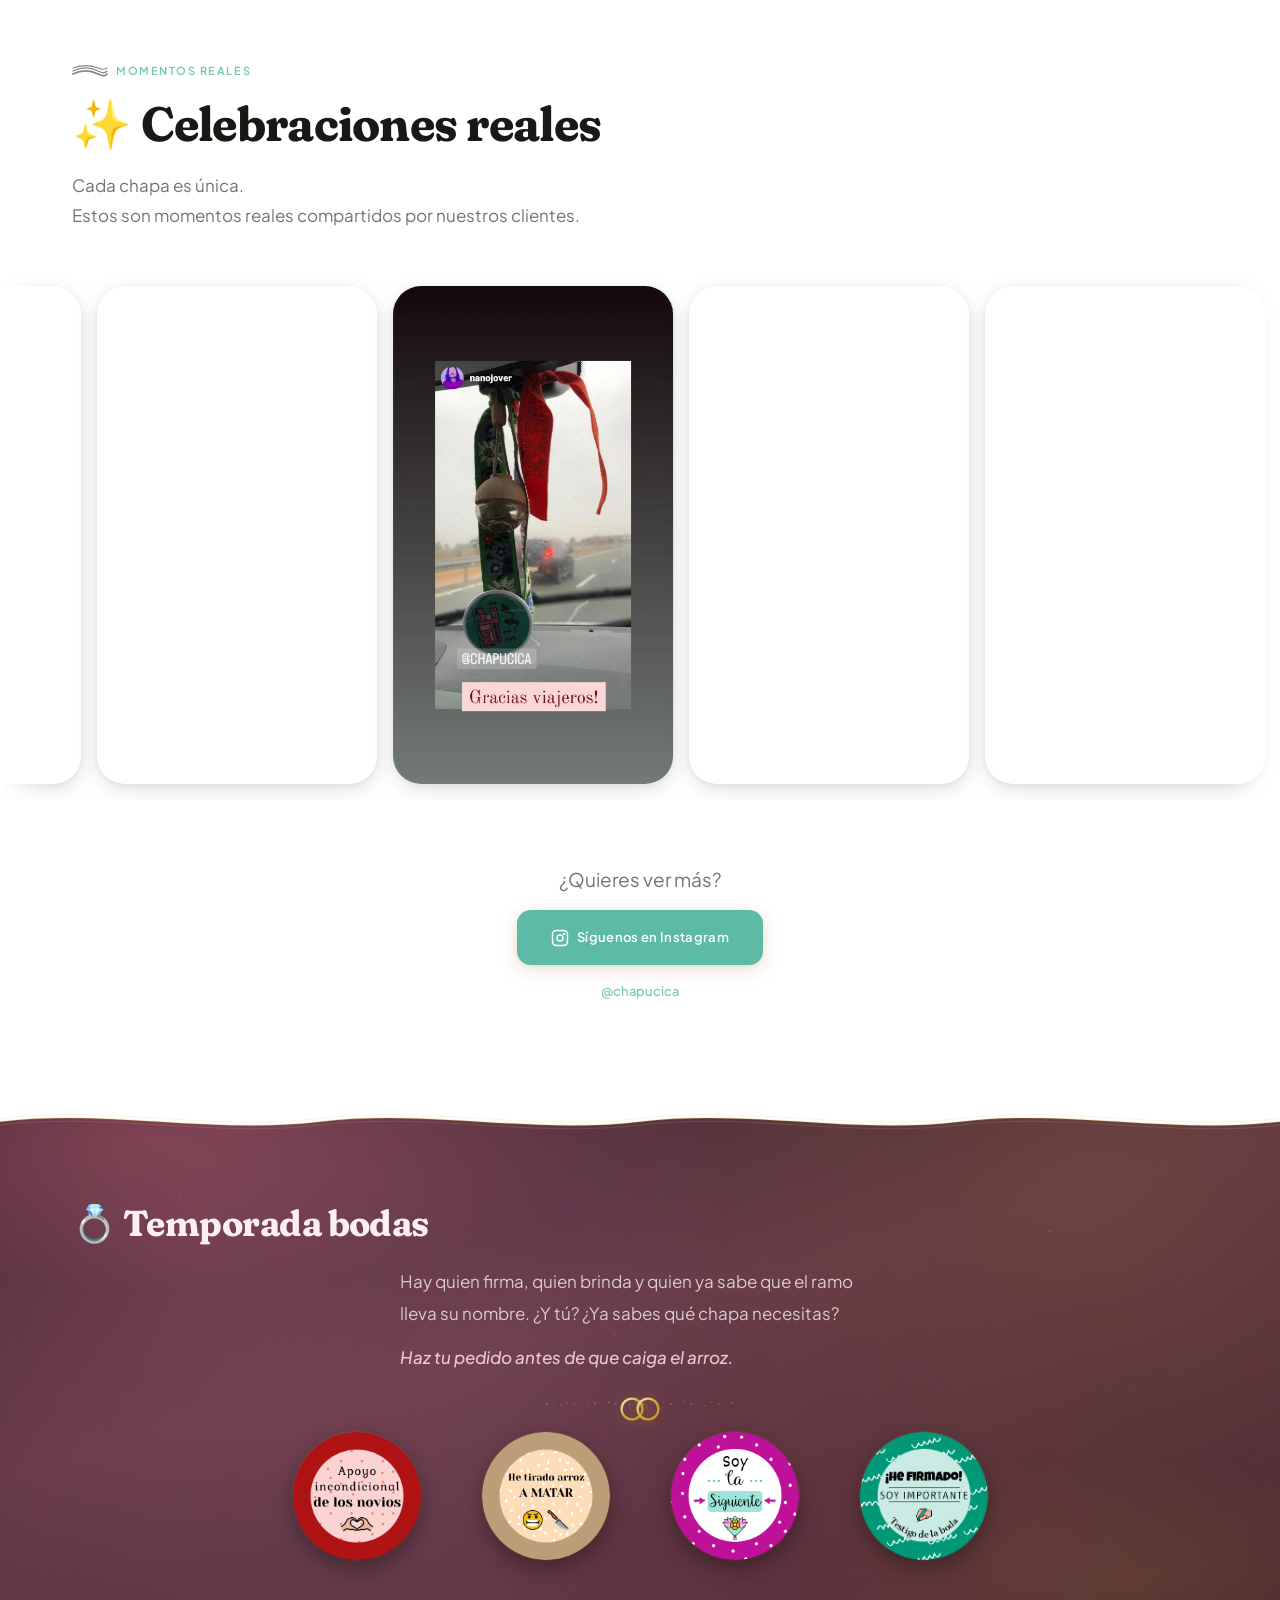
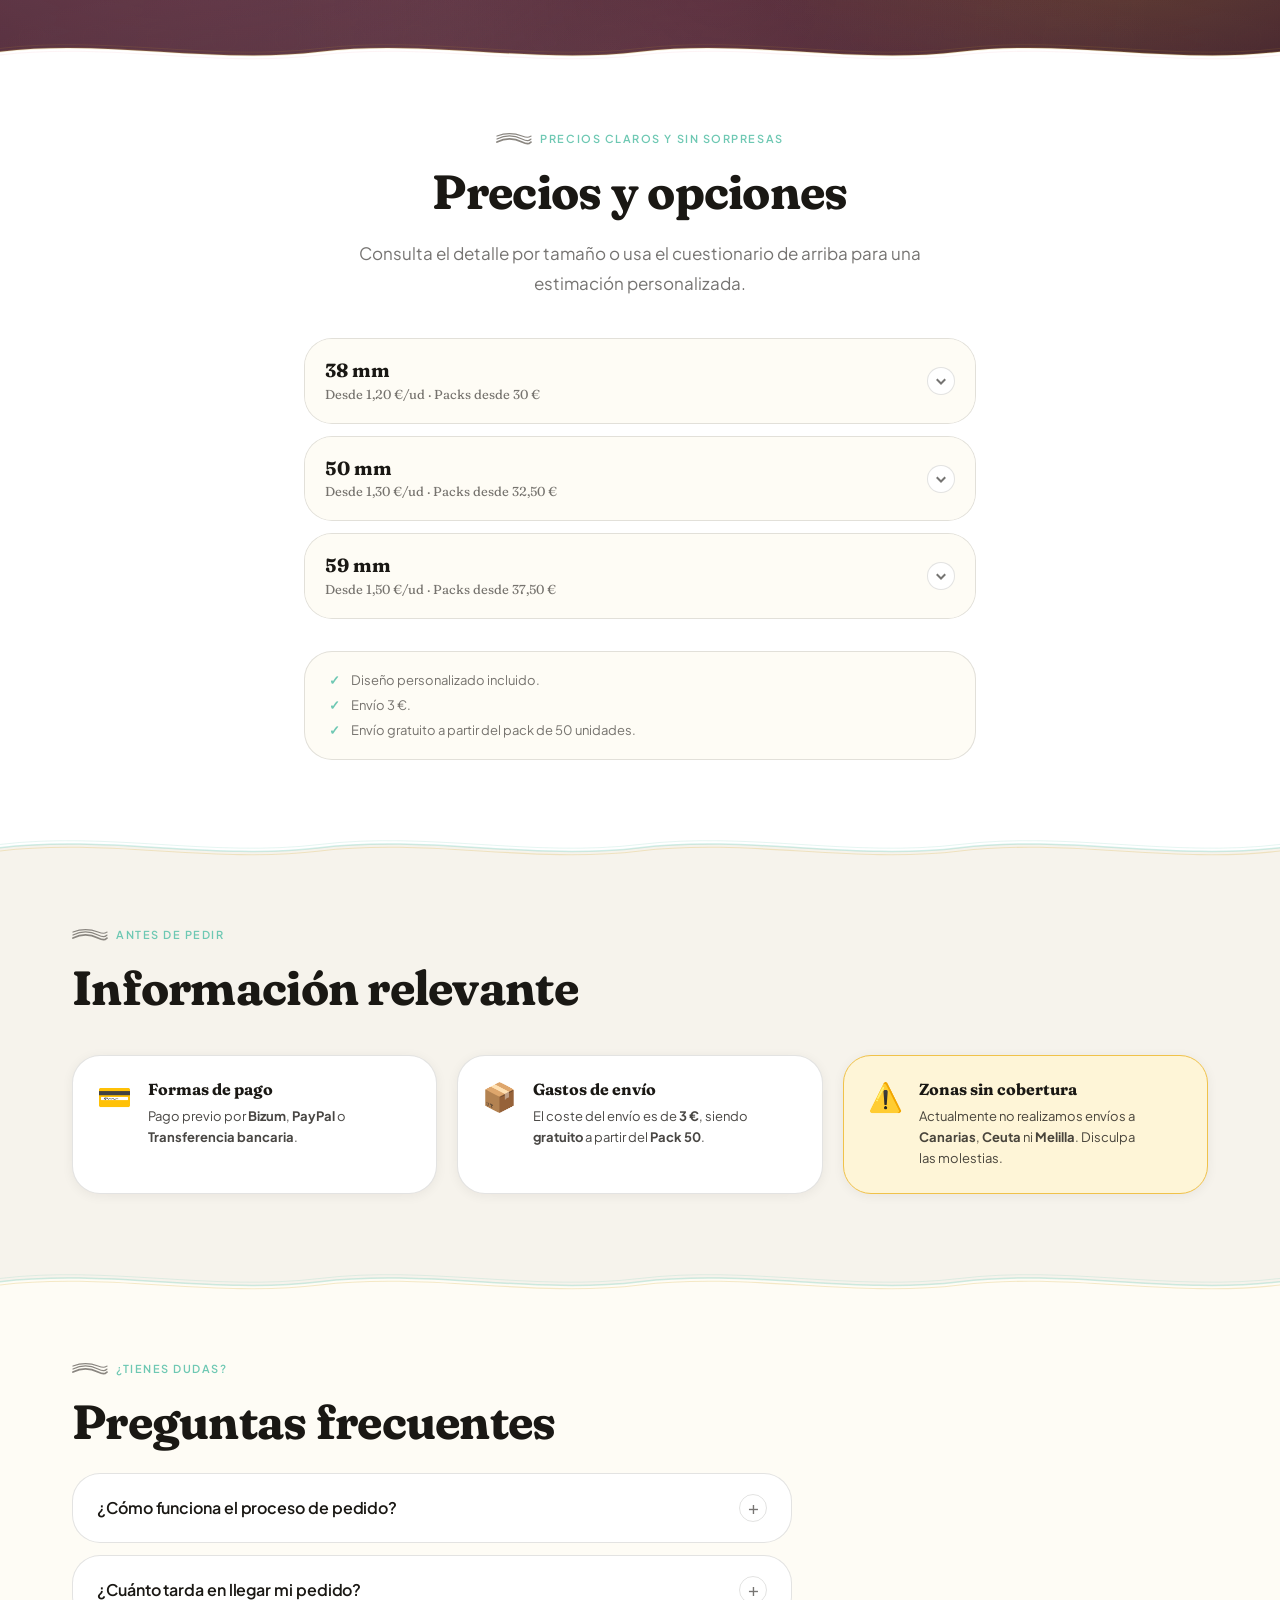
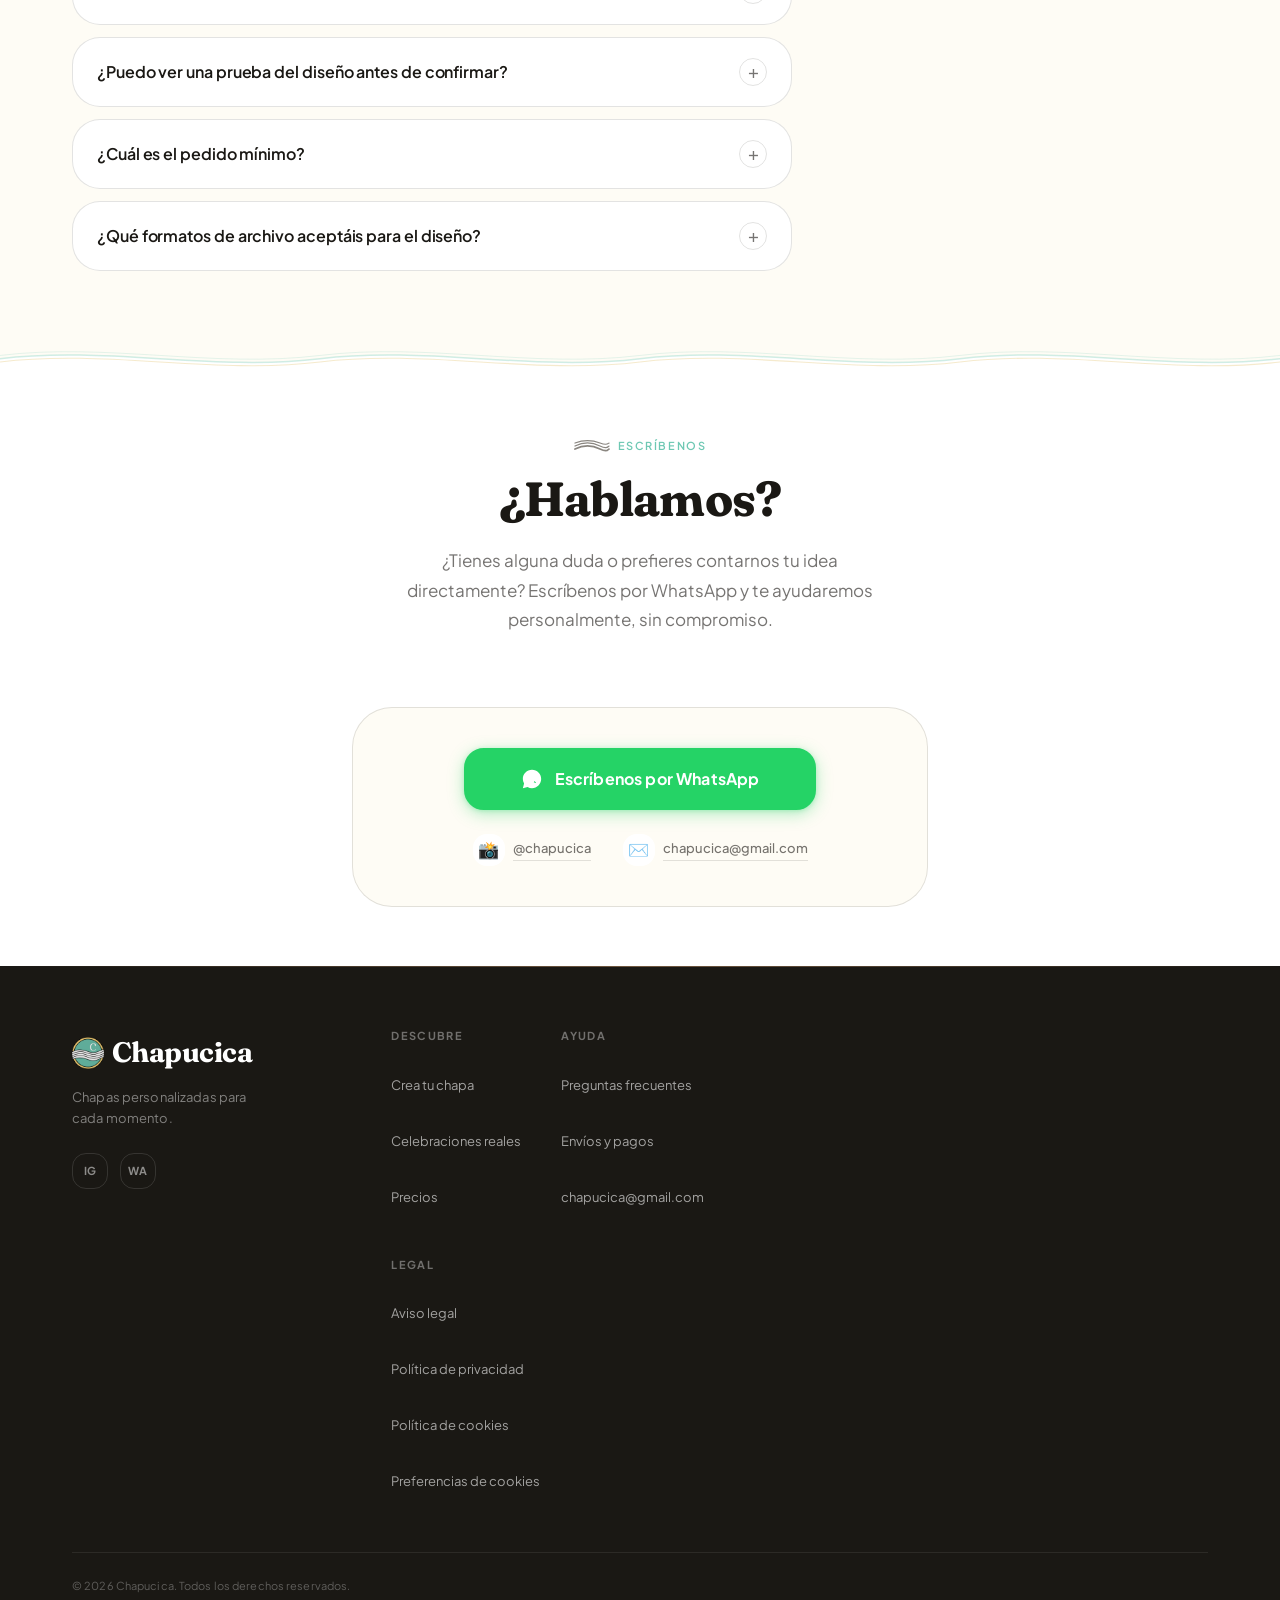
==== commit bc0e77e6: "Mostrar una X en el menú móvil al abrirse." ====
--- a/index.html
+++ b/index.html
@@ -30,7 +30,7 @@
   <link rel="preconnect" href="https://fonts.googleapis.com" />
   <link rel="preconnect" href="https://fonts.gstatic.com" crossorigin />
   <link href="https://fonts.googleapis.com/css2?family=Fraunces:ital,opsz,wght@0,9..144,600;0,9..144,700;0,9..144,800;1,9..144,600&family=Plus+Jakarta+Sans:wght@400;500;600;700&display=swap" rel="stylesheet" />
-  <link rel="stylesheet" href="style.css?v=52" />
+  <link rel="stylesheet" href="style.css?v=53" />
   <link rel="stylesheet" href="seasonal/seasonal-themes.css?v=bodas-16" />
   <script src="cookie-consent.js" charset="UTF-8"></script>
   <script src="analytics.js" charset="UTF-8"></script>
@@ -1396,6 +1396,6 @@
     </div>
   </div>
 
-  <script src="script.js?v=21" charset="UTF-8"></script>
+  <script src="script.js?v=22" charset="UTF-8"></script>
 </body>
 </html>
--- a/style.css
+++ b/style.css
@@ -669,23 +669,55 @@
 
 .nav__toggle {
   display: none;
-  flex-direction: column;
-  gap: 5px;
+  position: relative;
+  width: 28px;
+  height: 28px;
   margin-left: auto;
-  padding: var(--sp-2);
+  padding: 0;
   border-radius: var(--r-sm);
+  flex-shrink: 0;
   transition: background-color var(--t-fast);
 }
 
 .nav__toggle:hover { background-color: var(--c-ink-06); }
 
 .nav__toggle-bar {
-  display: block;
-  width: 22px;
+  position: absolute;
+  left: 5px;
   height: 1.5px;
   background-color: var(--color-text);
   border-radius: 2px;
-  transition: transform var(--t-base), opacity var(--t-base);
+  transform-origin: center;
+  transition: transform var(--t-base), opacity var(--t-fast), top var(--t-base);
+}
+
+.nav__toggle-bar:nth-child(1),
+.nav__toggle-bar:nth-child(3) {
+  width: 18px;
+}
+
+.nav__toggle-bar:nth-child(1) { top: 7px; }
+
+/* Raya corta alineada a la izquierda: el botón vive a la derecha */
+.nav__toggle-bar:nth-child(2) {
+  top: 13px;
+  width: 11px;
+}
+
+.nav__toggle-bar:nth-child(3) { top: 19px; }
+
+.nav__toggle[aria-expanded="true"] .nav__toggle-bar:nth-child(1) {
+  top: 13px;
+  transform: rotate(45deg);
+}
+
+.nav__toggle[aria-expanded="true"] .nav__toggle-bar:nth-child(2) {
+  opacity: 0;
+}
+
+.nav__toggle[aria-expanded="true"] .nav__toggle-bar:nth-child(3) {
+  top: 13px;
+  transform: rotate(-45deg);
 }
 
 /* Mobile nav */
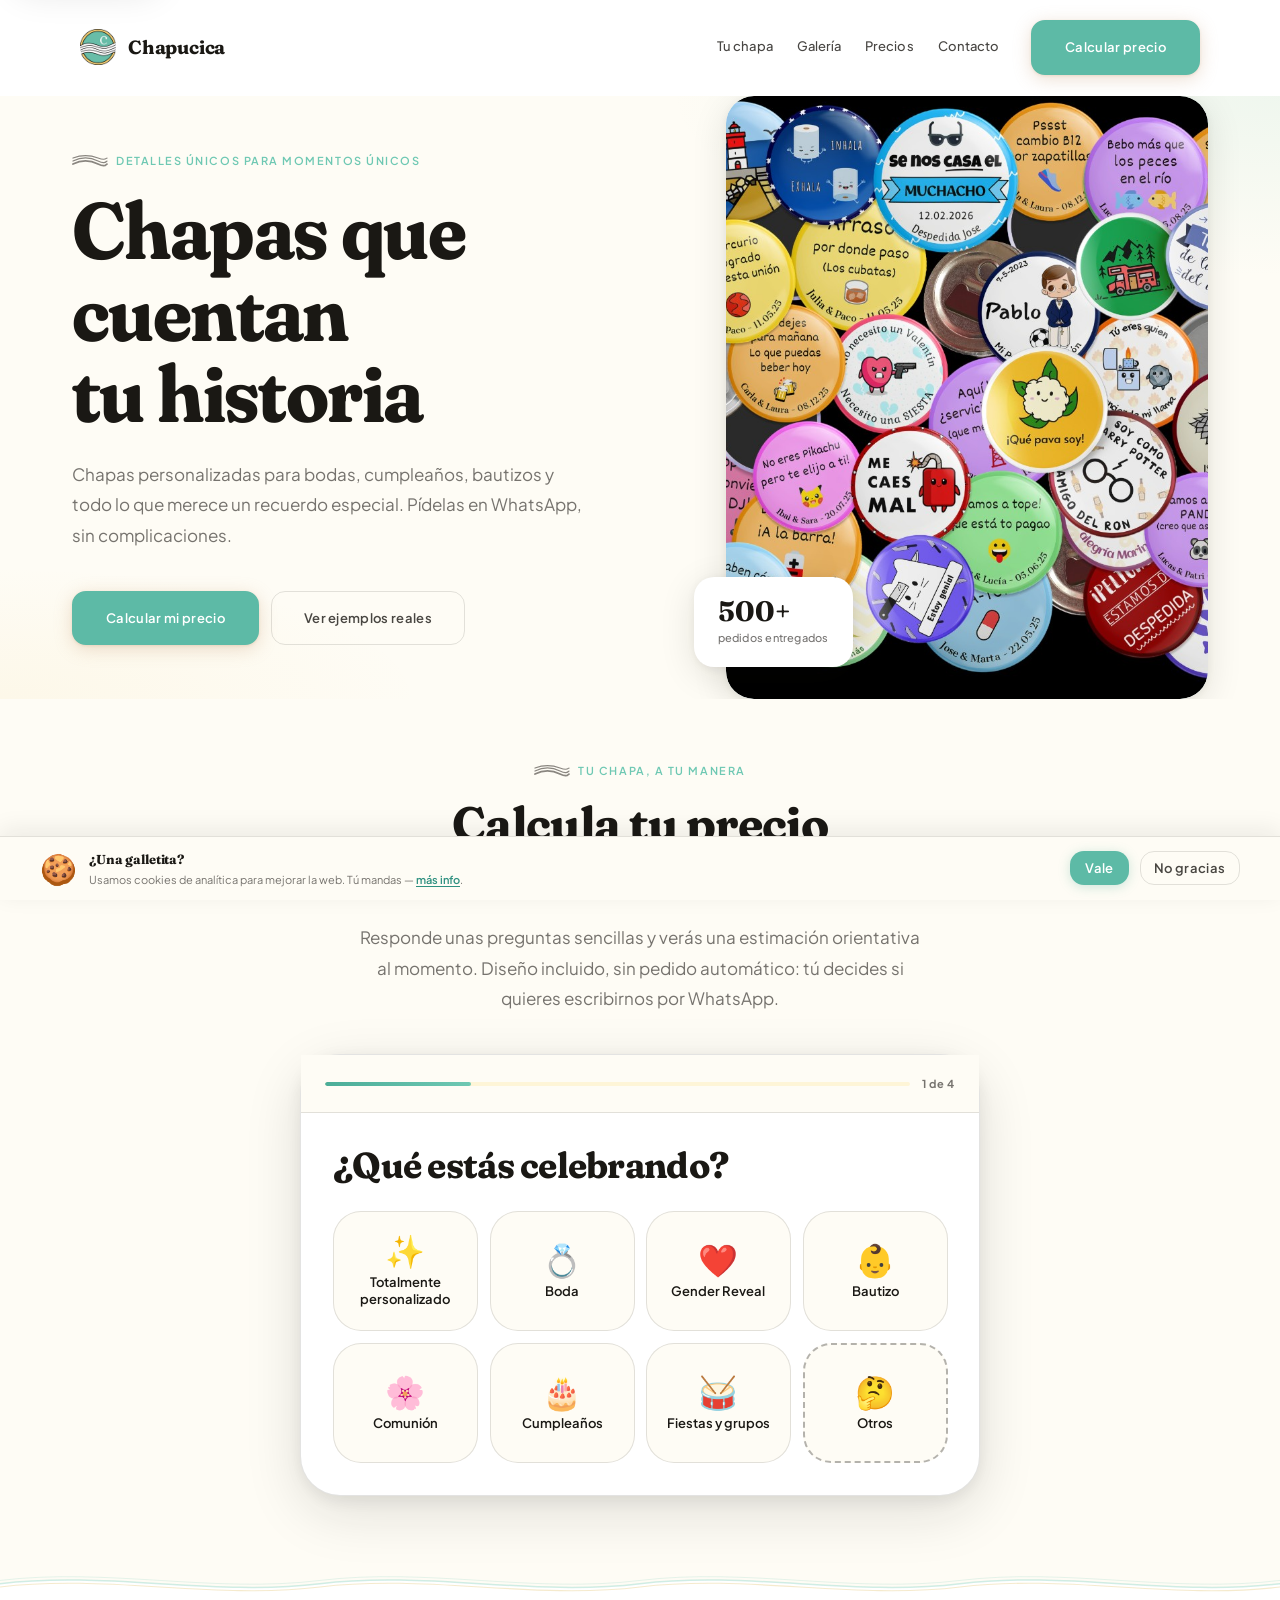
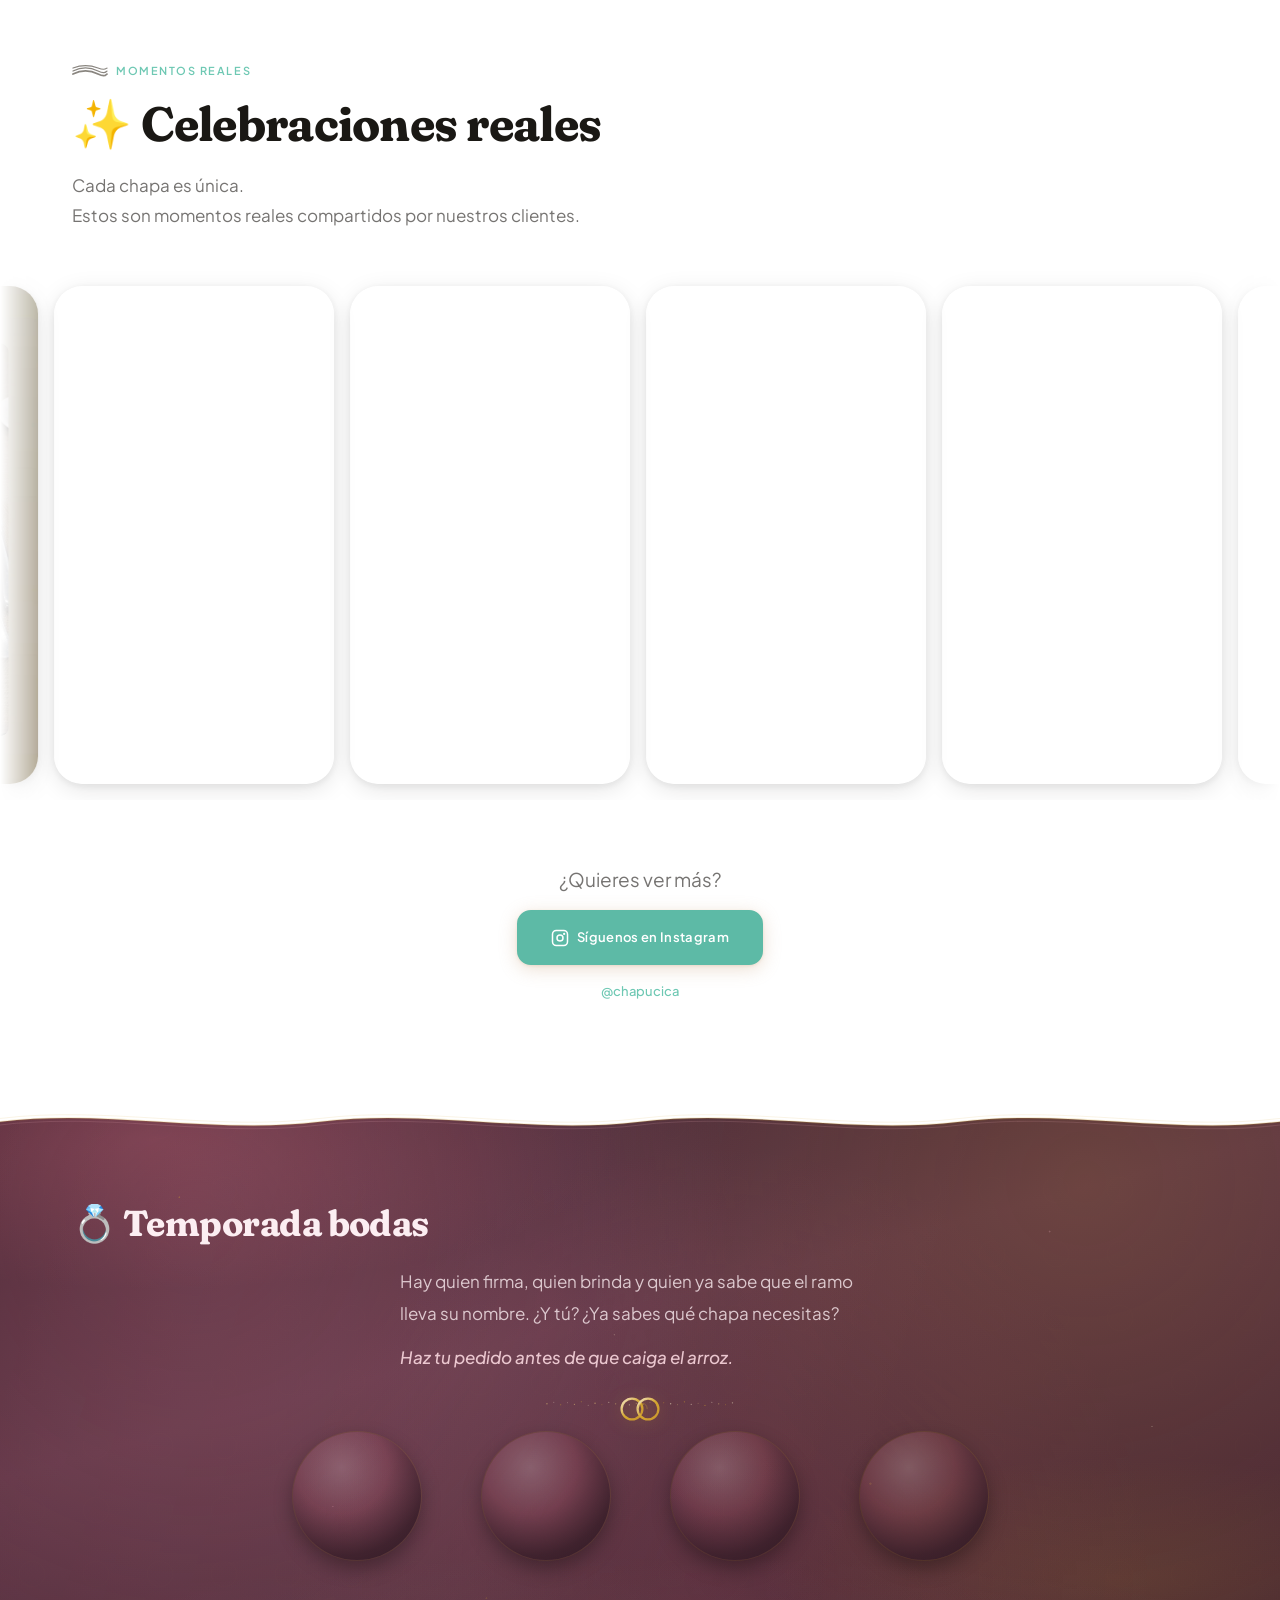
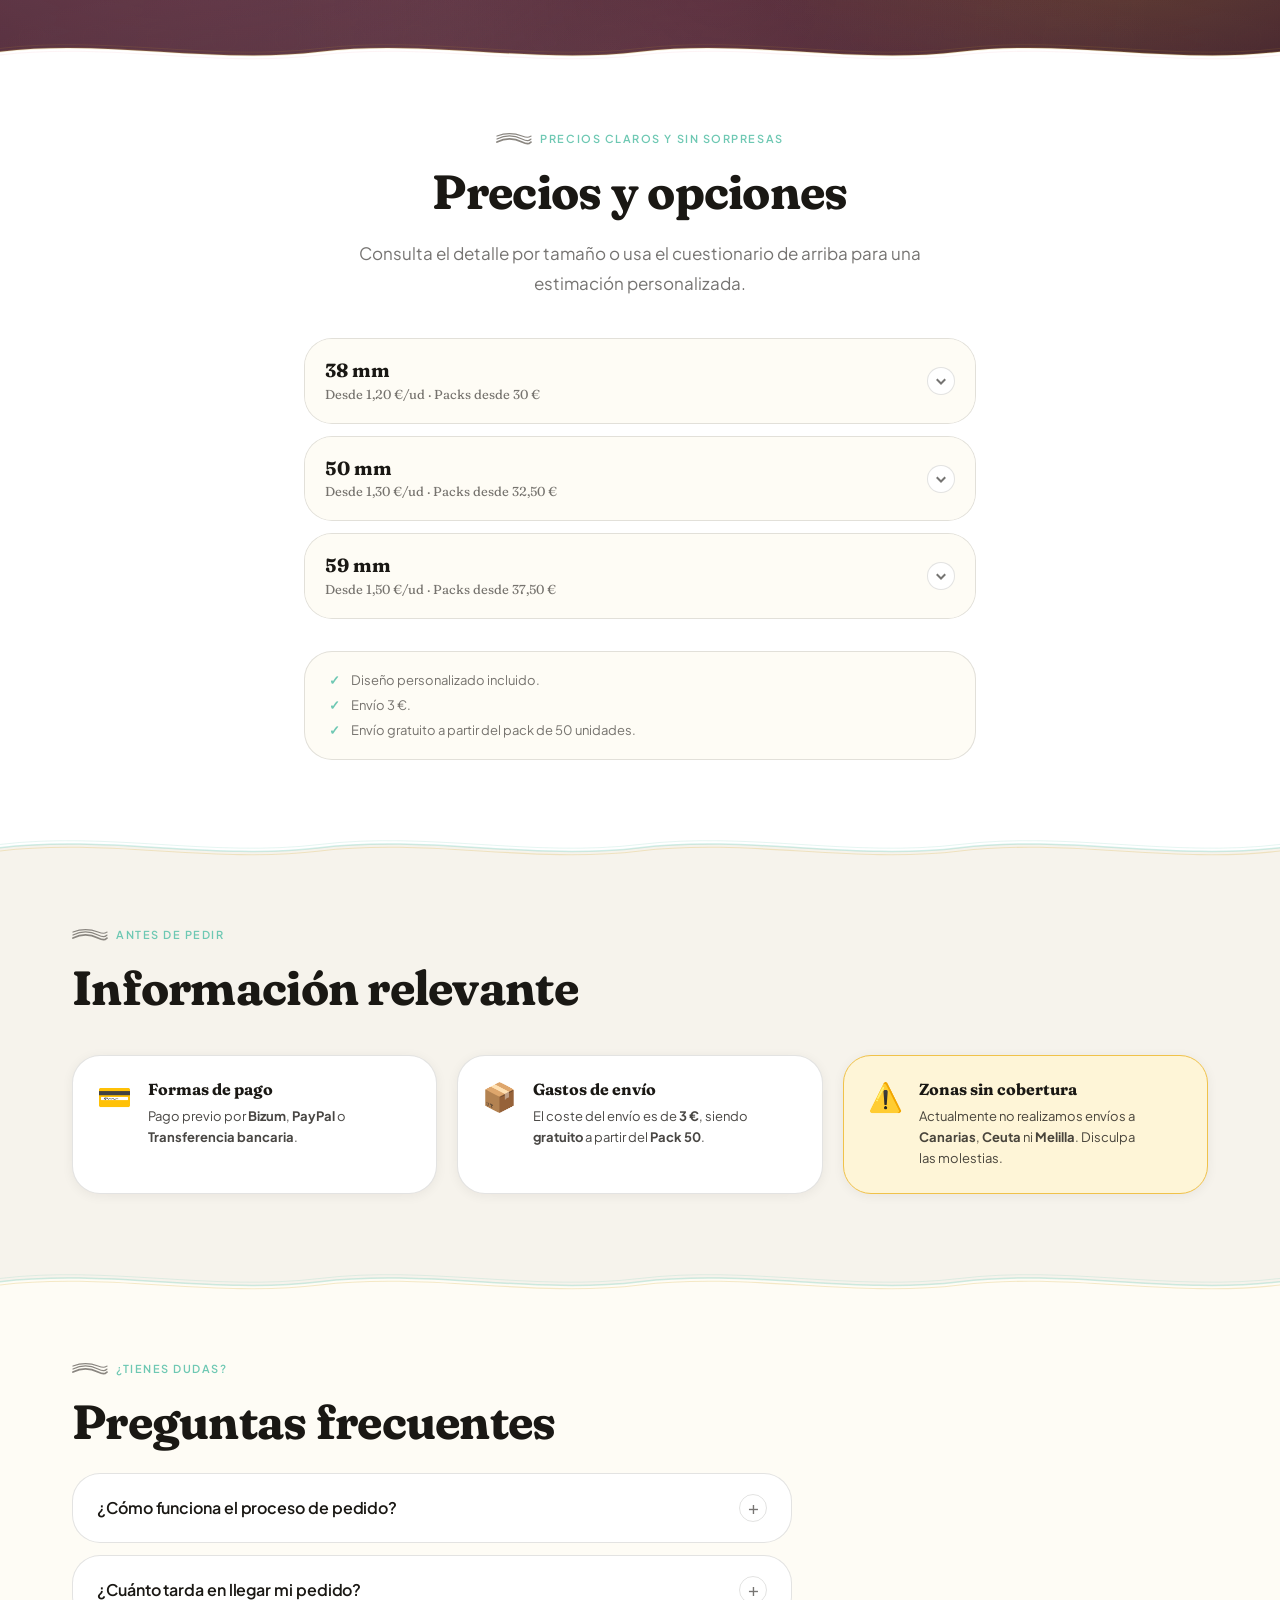
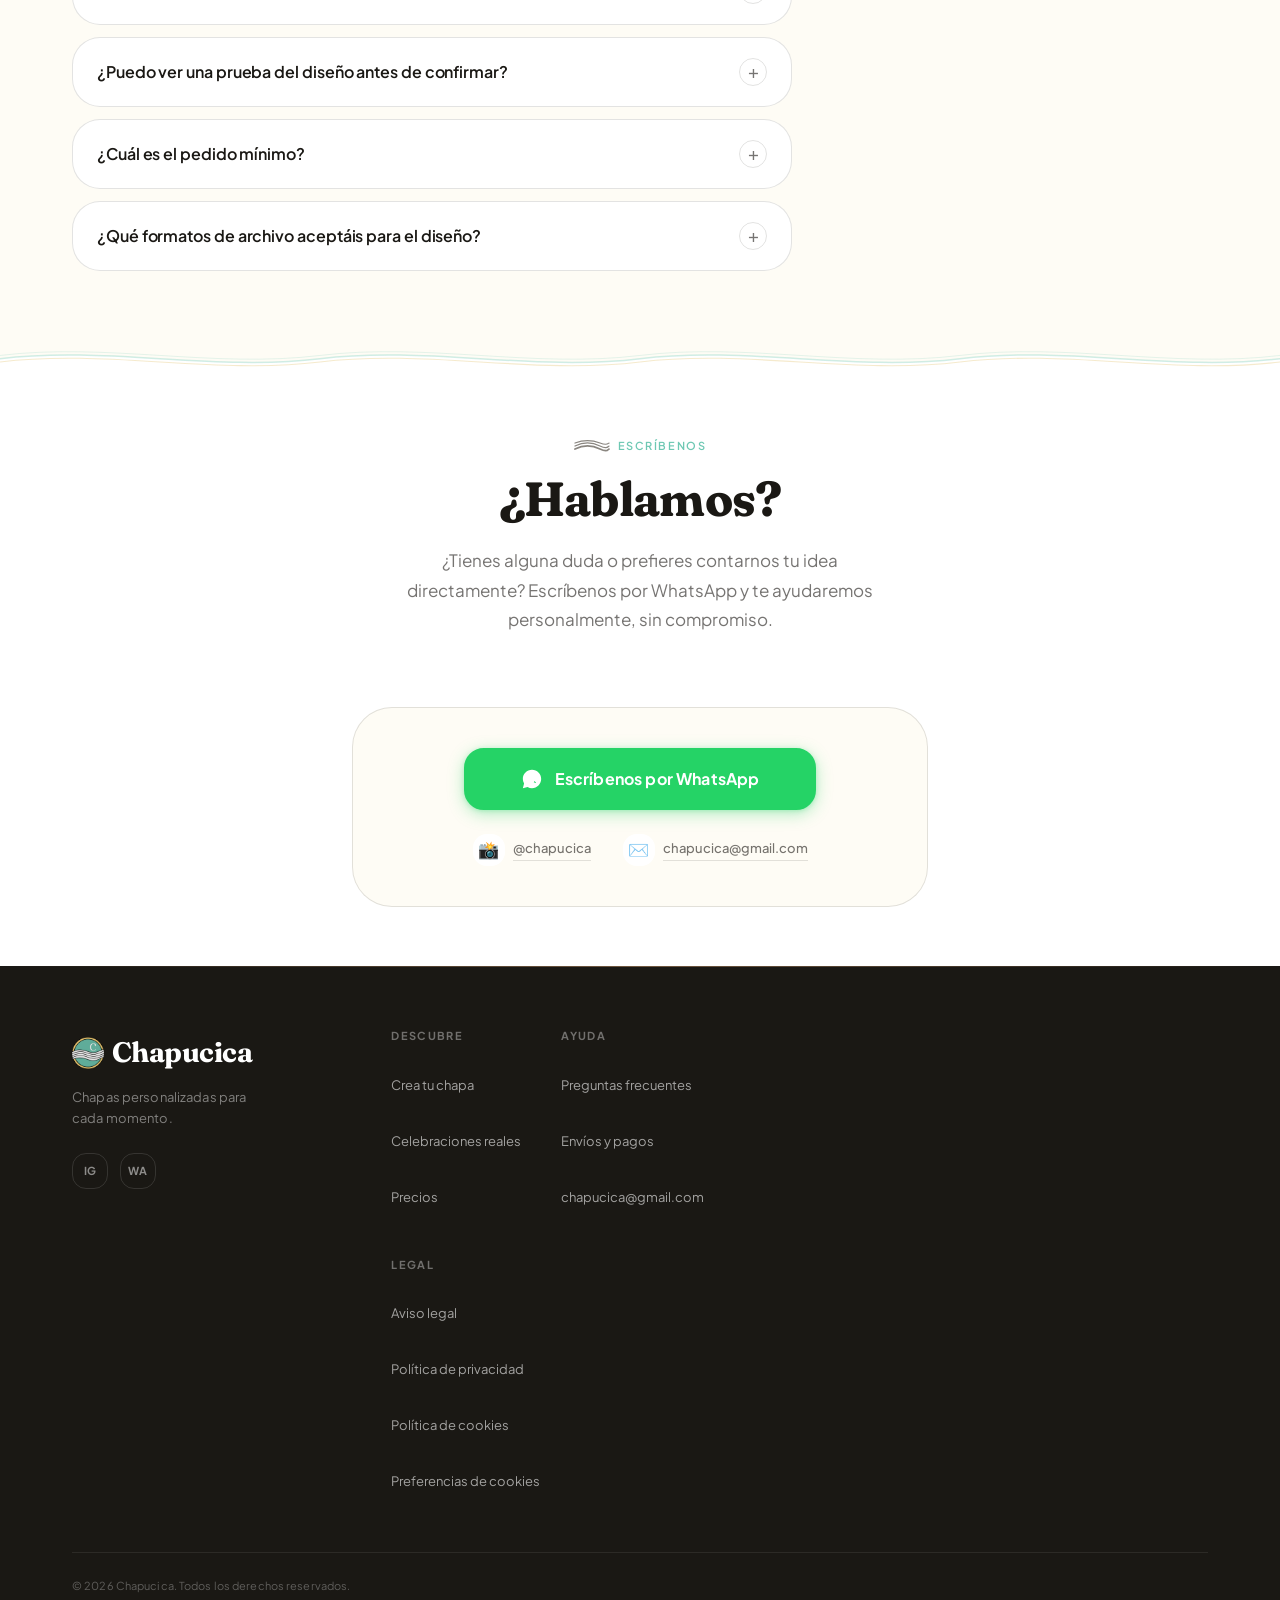
==== commit 5ebe70f8: "Dejar el aire de la raya corta a la izquierda del menú móvil." ====
--- a/index.html
+++ b/index.html
@@ -30,7 +30,7 @@
   <link rel="preconnect" href="https://fonts.googleapis.com" />
   <link rel="preconnect" href="https://fonts.gstatic.com" crossorigin />
   <link href="https://fonts.googleapis.com/css2?family=Fraunces:ital,opsz,wght@0,9..144,600;0,9..144,700;0,9..144,800;1,9..144,600&family=Plus+Jakarta+Sans:wght@400;500;600;700&display=swap" rel="stylesheet" />
-  <link rel="stylesheet" href="style.css?v=53" />
+  <link rel="stylesheet" href="style.css?v=54" />
   <link rel="stylesheet" href="seasonal/seasonal-themes.css?v=bodas-16" />
   <script src="cookie-consent.js" charset="UTF-8"></script>
   <script src="analytics.js" charset="UTF-8"></script>
--- a/style.css
+++ b/style.css
@@ -698,9 +698,11 @@
 
 .nav__toggle-bar:nth-child(1) { top: 7px; }
 
-/* Raya corta alineada a la izquierda: el botón vive a la derecha */
+/* Raya corta espejada: el aire queda a la izquierda, el botón vive a la derecha */
 .nav__toggle-bar:nth-child(2) {
   top: 13px;
+  left: auto;
+  right: 5px;
   width: 11px;
 }
 
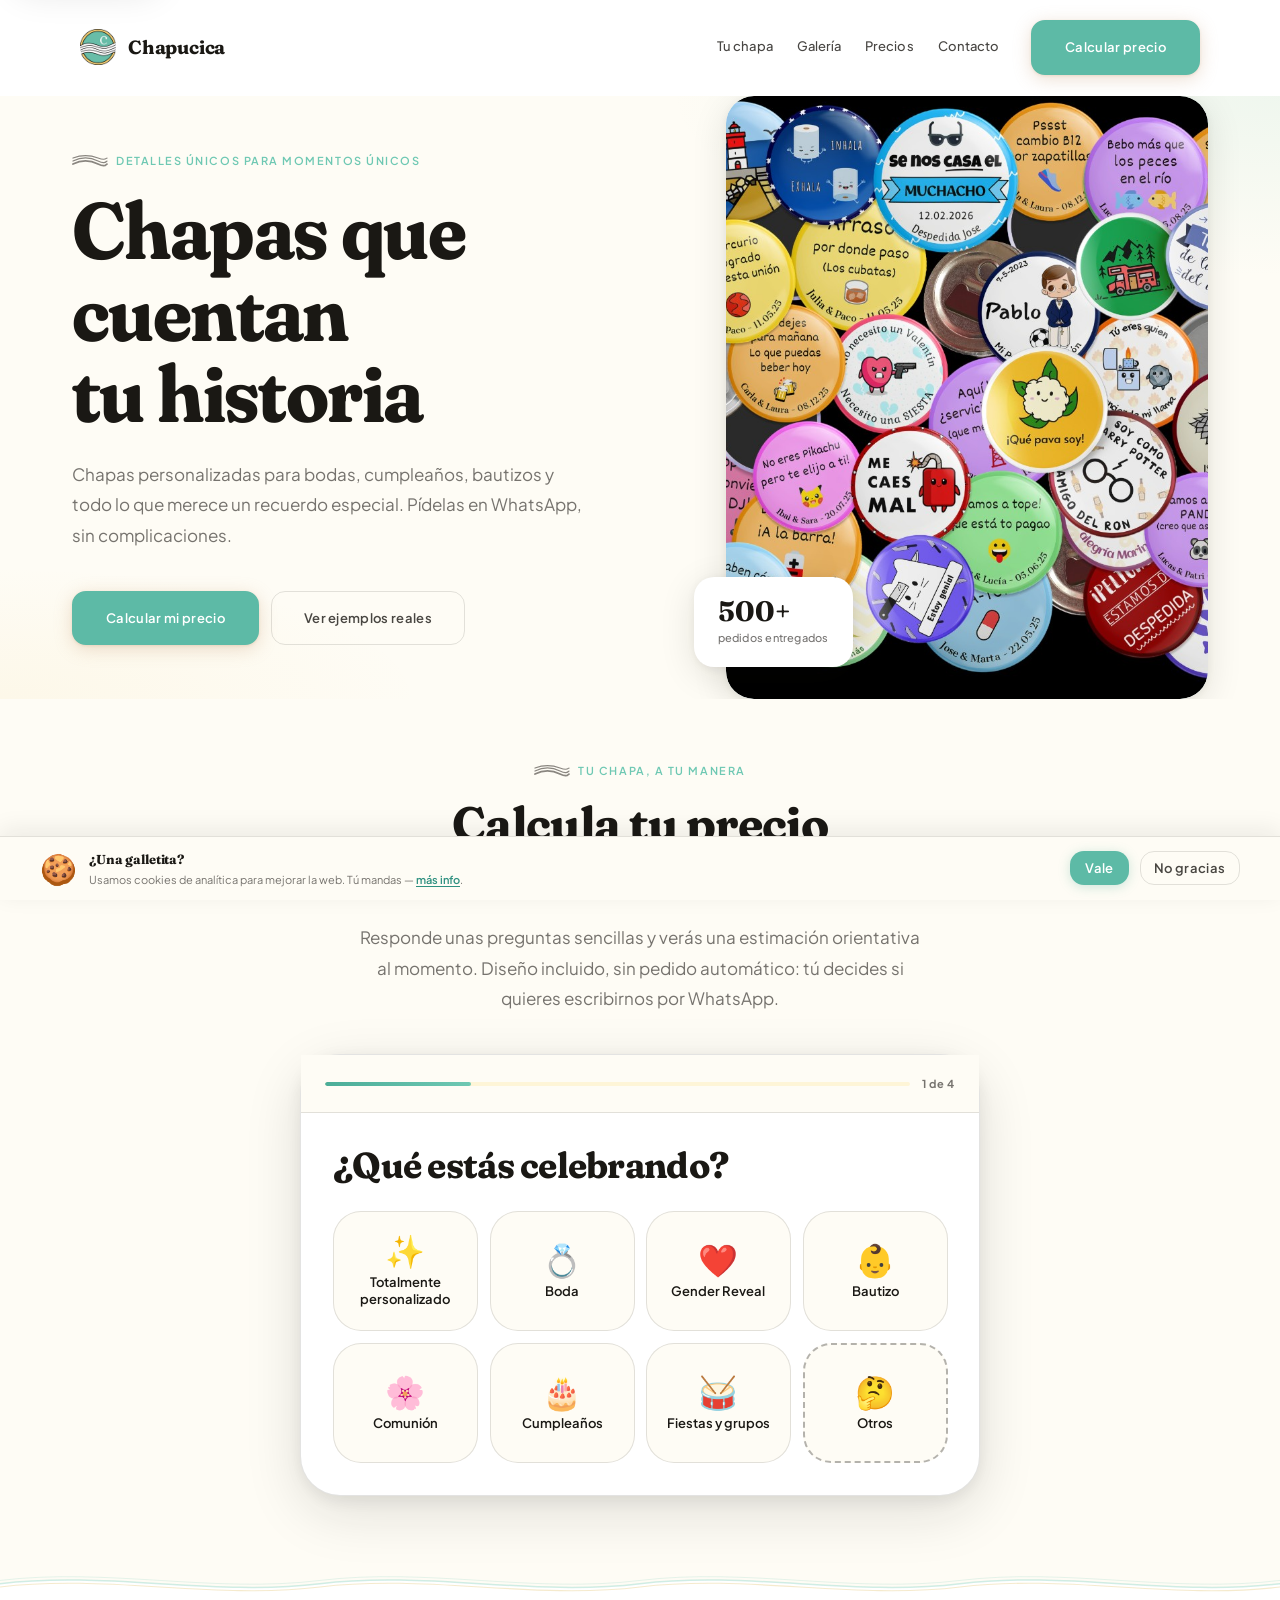
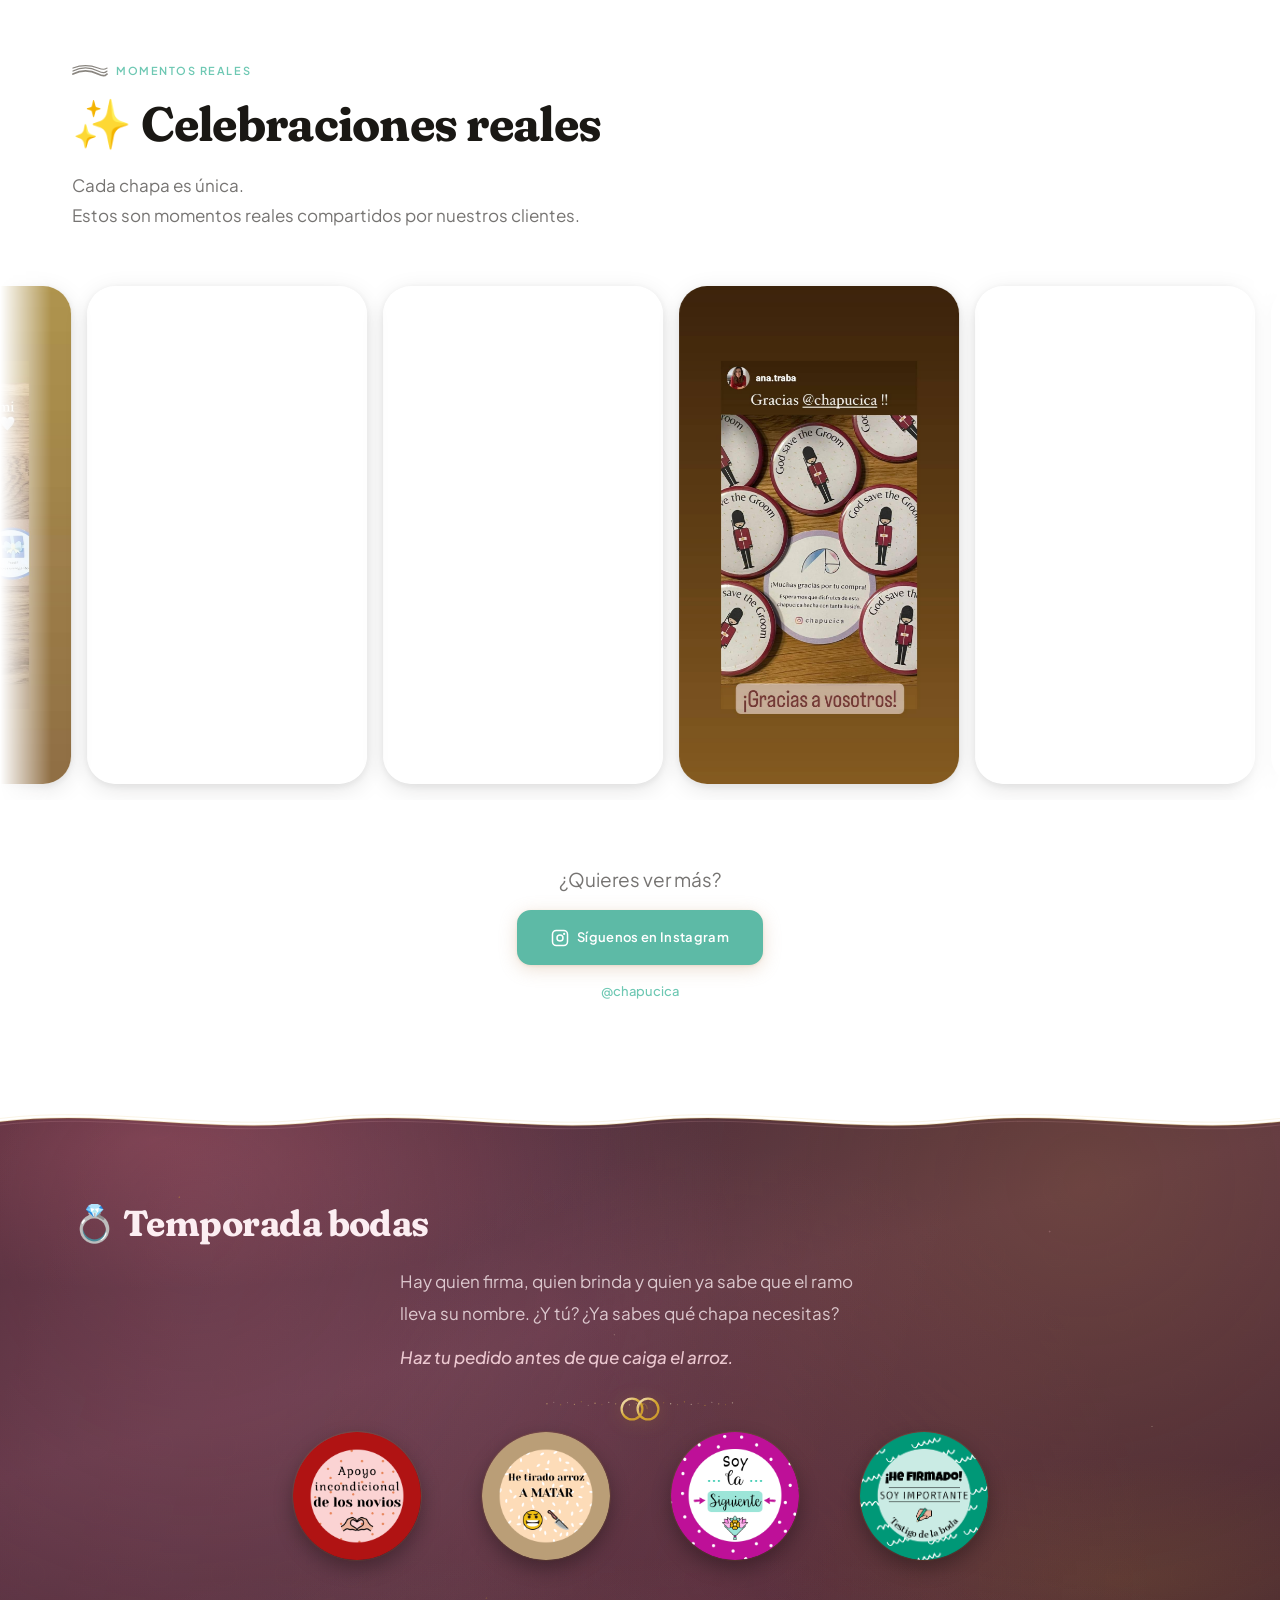
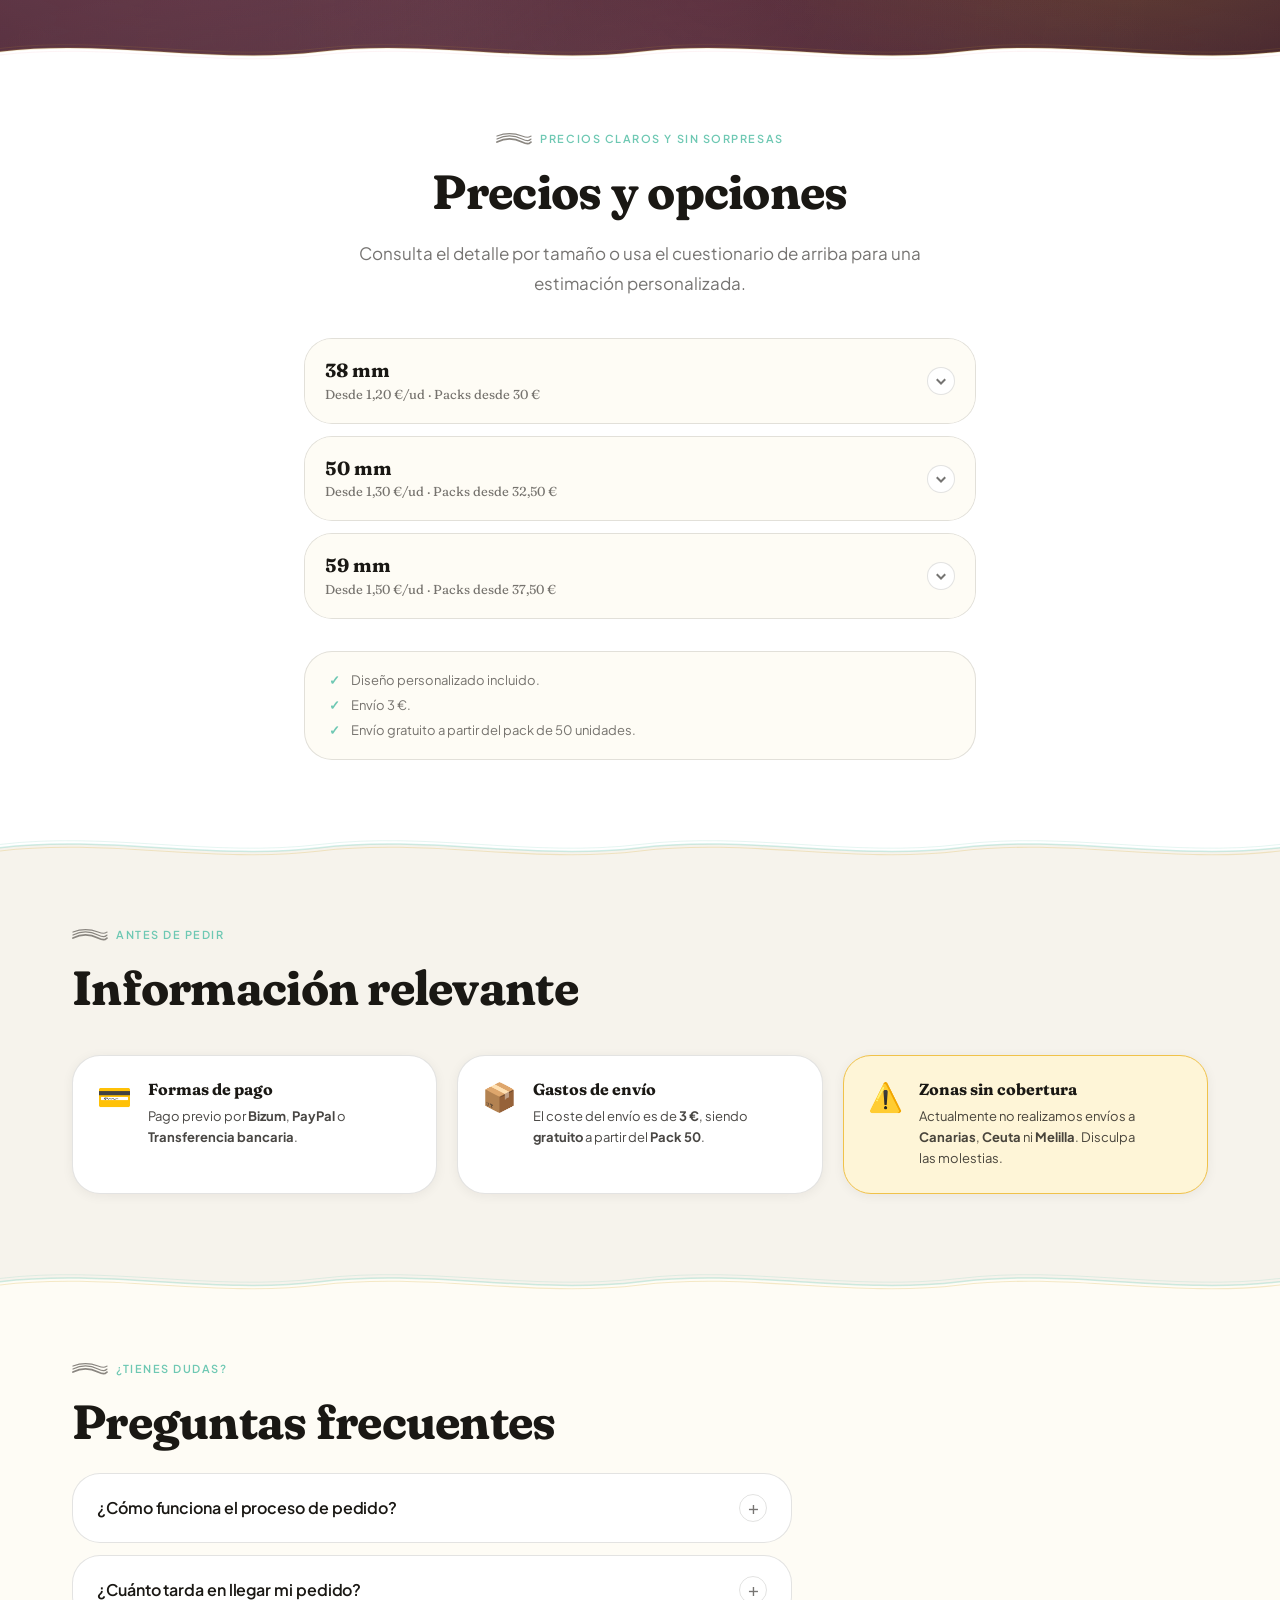
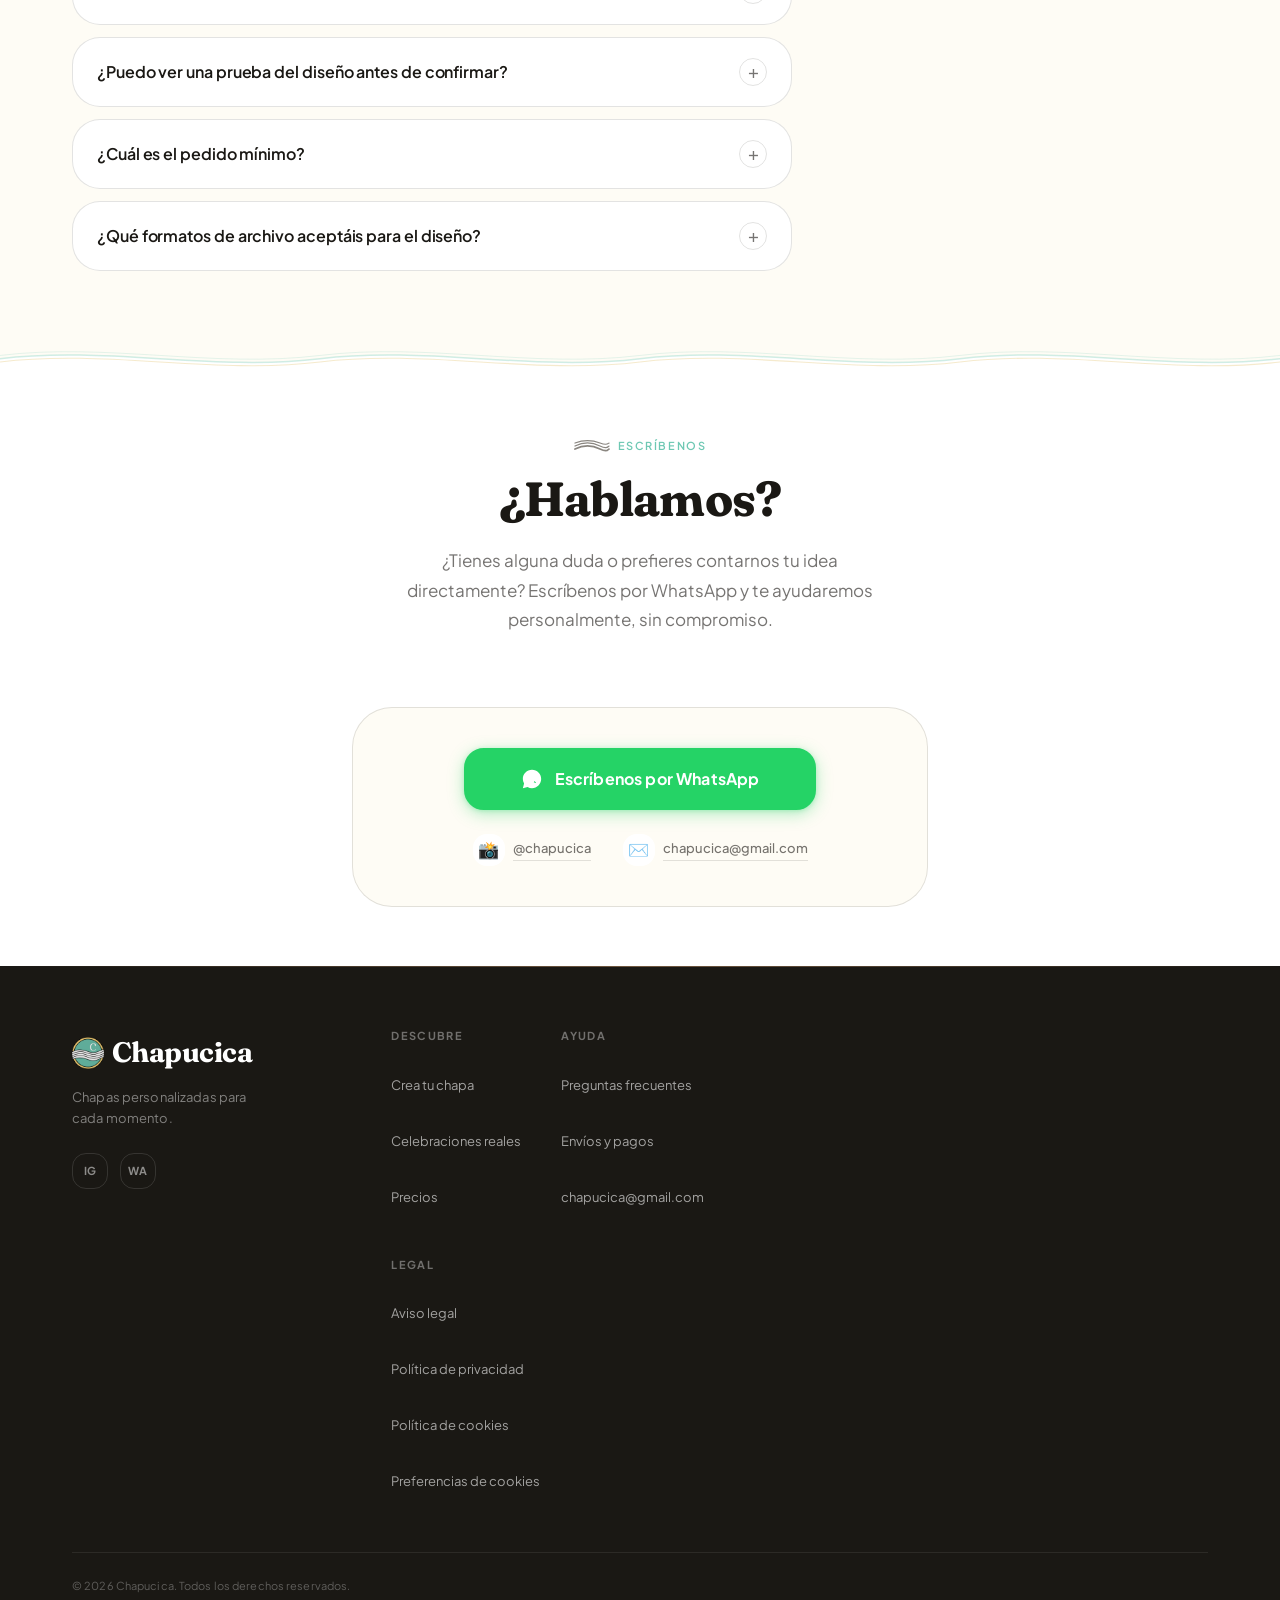
==== commit 870795cc: "Mover Escríbenos a la derecha para no tapar el botón principal." ====
--- a/index.html
+++ b/index.html
@@ -30,7 +30,7 @@
   <link rel="preconnect" href="https://fonts.googleapis.com" />
   <link rel="preconnect" href="https://fonts.gstatic.com" crossorigin />
   <link href="https://fonts.googleapis.com/css2?family=Fraunces:ital,opsz,wght@0,9..144,600;0,9..144,700;0,9..144,800;1,9..144,600&family=Plus+Jakarta+Sans:wght@400;500;600;700&display=swap" rel="stylesheet" />
-  <link rel="stylesheet" href="style.css?v=54" />
+  <link rel="stylesheet" href="style.css?v=55" />
   <link rel="stylesheet" href="seasonal/seasonal-themes.css?v=bodas-16" />
   <script src="cookie-consent.js" charset="UTF-8"></script>
   <script src="analytics.js" charset="UTF-8"></script>
--- a/style.css
+++ b/style.css
@@ -2415,7 +2415,7 @@
 
 .back-to-top {
   position: fixed;
-  bottom: max(var(--sp-6), env(safe-area-inset-bottom, 0px));
+  bottom: calc(max(var(--sp-6), env(safe-area-inset-bottom, 0px)) + 4.25rem);
   right: max(var(--sp-6), env(safe-area-inset-right, 0px));
   width: 44px;
   height: 44px;
@@ -2452,7 +2452,7 @@
 .whatsapp-btn {
   position: fixed;
   bottom: max(var(--sp-6), env(safe-area-inset-bottom, 0px));
-  left: max(var(--sp-6), env(safe-area-inset-left, 0px));
+  right: max(var(--sp-6), env(safe-area-inset-right, 0px));
   display: flex;
   align-items: center;
   justify-content: center;
